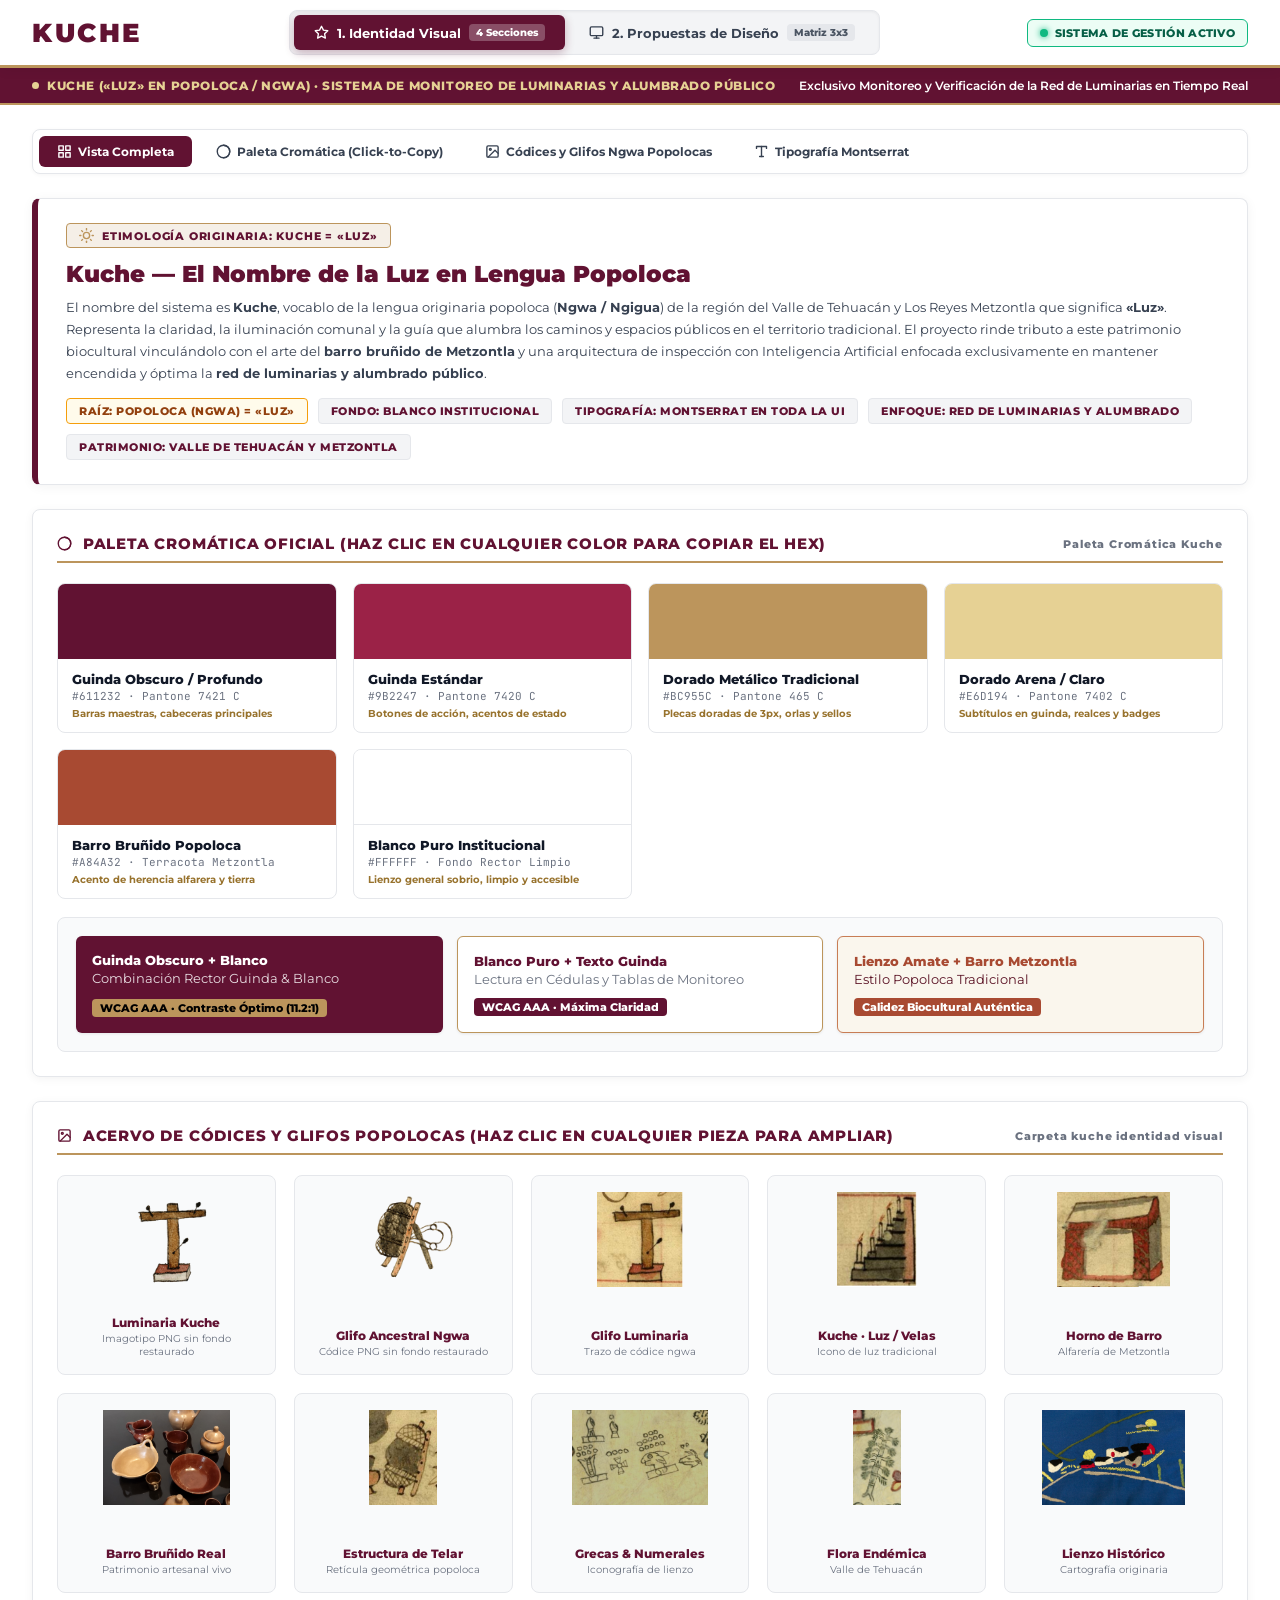
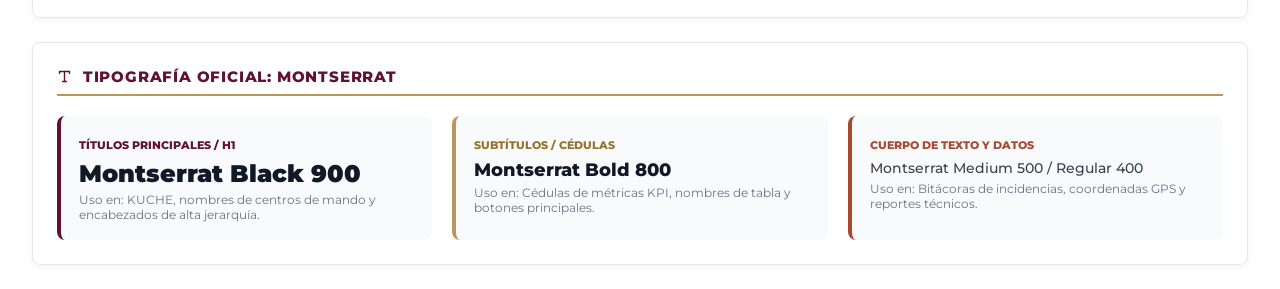
==== index.html @ d4d487ae "Actualizacion de identidad: Kuche proviene de la palabra popoloca para Luz" ====
<!DOCTYPE html>
<html lang="es">
<head>
  <meta charset="utf-8">
  <meta name="viewport" content="width=device-width, initial-scale=1">
  <title>KUCHE — Sistema de Monitoreo de Luminarias</title>
  <link rel="preconnect" href="https://fonts.googleapis.com">
  <link href="https://fonts.googleapis.com/css2?family=Montserrat:ital,wght@0,300;0,400;0,500;0,600;0,700;0,800;0,900;1,400;1,700&family=JetBrains+Mono:wght@400;500;700&display=swap" rel="stylesheet">
  <link rel="stylesheet" href="https://unpkg.com/leaflet@1.9.4/dist/leaflet.css"/>
  <script src="https://unpkg.com/leaflet@1.9.4/dist/leaflet.js"></script>

  <style>
    *, *::before, *::after {
      box-sizing: border-box;
      margin: 0;
      padding: 0;
    }

    /* ═══════════════════════════════════════════════════════════════════
       SISTEMAS CROMÁTICOS Y MATRIZ DE 3 ESTILOS VISUALES
       ═══════════════════════════════════════════════════════════════════ */
    :root {
      --clr-guinda-dark: #611232;          /* Pantone 7421 C */
      --clr-guinda-std: #9B2247;           /* Pantone 7420 C */
      --clr-guinda-hover: #7e1741;
      --clr-guinda-subtle: #fbf2f5;
      --clr-dorado-metal: #BC955C;         /* Pantone 465 C */
      --clr-dorado-arena: #E6D194;         /* Pantone 7402 C */
      --clr-dorado-dark: #98732E;
      --clr-terracota: #A84A32;            /* Barro Metzontla */
      --clr-arcilla: #C87D55;
      --clr-blanco: #FFFFFF;
      --clr-gris-base: #F4F6F9;
      --clr-gris-borde: #E5E7EB;
      --clr-texto-titulos: #111827;
      --clr-texto-cuerpo: #374151;
      --clr-texto-muted: #6B7280;
    }

    /* ─── ESTILO VISUAL 1: INSTITUCIONAL CLÁSICO (GUINDA Y DORADO) ─── */
    body.skin-clasico {
      --canvas-bg: #FFFFFF;
      --header-bg: #FFFFFF;
      --header-text: #111827;
      --header-border-bot: 3px solid #BC955C;
      --panel-bg: #FFFFFF;
      --panel-border: #E5E7EB;
      --card-bg: #FFFFFF;
      --card-hover: #F8F9FA;
      --card-border: #E5E7EB;
      --card-shadow: 0 1px 3px rgba(0, 0, 0, 0.08);
      --btn-primary-bg: #9B2247;
      --btn-primary-hover: #7e1741;
      --btn-primary-text: #FFFFFF;
      --btn-border: #BC955C;
      --btn-radius: 4px;
      --accent-color: #611232;
      --highlight-color: #BC955C;
      --hud-line: #BC955C;
      --hud-tag-bg: #611232;
      --kpi-num: #611232;
      --kpi-bg: #F9FAFB;
      --substrip-bg: #611232;
      --substrip-text: #FFFFFF;
      --badge-accent-bg: #FDF2F4;
      --tag-skin-label: "Estilo Visual: Institucional Clásico (Guinda & Dorado)";
    }

    /* ─── ESTILO VISUAL 2: FUSIÓN CONTEMPORÁNEA (GEOMETRÍA RECTILÍNEA Y BORDES 6PX — CERO CÍRCULOS NI REDONDEOS) ─── */
    body.skin-fusion {
      --canvas-bg: #F4F6F9;
      --header-bg: #FFFFFF;
      --header-text: #111827;
      --header-border-bot: 3px solid #E6D194;
      --panel-bg: #FFFFFF;
      --panel-border: #E2E8F0;
      --card-bg: #FFFFFF;
      --card-hover: #FFF9FA;
      --card-border: #E2E8F0;
      --card-shadow: 0 4px 16px rgba(97, 18, 50, 0.08);
      --btn-primary-bg: linear-gradient(135deg, #9B2247 0%, #611232 100%);
      --btn-primary-hover: linear-gradient(135deg, #b42753 0%, #7e1741 100%);
      --btn-primary-text: #FFFFFF;
      --btn-border: #E6D194;
      --btn-radius: 6px;
      --accent-color: #9B2247;
      --highlight-color: #E6D194;
      --hud-line: #E6D194;
      --hud-tag-bg: #4A0D26;
      --kpi-num: #9B2247;
      --kpi-bg: #FFFFFF;
      --substrip-bg: linear-gradient(90deg, #4A0D26 0%, #611232 100%);
      --substrip-text: #FFFFFF;
      --badge-accent-bg: #FFF1F2;
      --tag-skin-label: "Estilo Visual: Fusión Contemporánea (Geometría Rectilínea 6px — Cero Círculos ni Redondeos)";
    }

    /* ─── ESTILO VISUAL 3: RAÍZ POPOLOCA & BARRO METZONTLA (TERRACOTA & ARCILLA) ─── */
    body.skin-popoloca {
      --canvas-bg: #FBF9F5;
      --header-bg: #FFFFFF;
      --header-text: #1F2937;
      --header-border-bot: 3px solid #A84A32;
      --panel-bg: #FFFFFF;
      --panel-border: #E8DEC8;
      --card-bg: #FFFFFF;
      --card-hover: #FDFBF7;
      --card-border: #E8DEC8;
      --card-shadow: 0 4px 14px rgba(168, 74, 50, 0.08);
      --btn-primary-bg: #A84A32;
      --btn-primary-hover: #8F3B25;
      --btn-primary-text: #FFFFFF;
      --btn-border: #C87D55;
      --btn-radius: 8px;
      --accent-color: #A84A32;
      --highlight-color: #C87D55;
      --hud-line: #C87D55;
      --hud-tag-bg: #7E2B18;
      --kpi-num: #A84A32;
      --kpi-bg: #FBF7F0;
      --substrip-bg: #4A1A1A;
      --substrip-text: #FFFFFF;
      --badge-accent-bg: #FDF4EB;
      --tag-skin-label: "Estilo Visual: Raíz Popoloca & Barro Metzontla (Terracota & Arcilla)";
    }
    
    /* ─── SOBREESCRITURAS ESTRICTAS PARA ESTILO B (CERO CÍRCULOS NI REDONDEOS EXCESIVOS) ─── */
    body.skin-fusion .app-badge-pill,
    body.skin-fusion .hub-pill-btn,
    body.skin-fusion .hub-pill-selector,
    body.skin-fusion .main-tab-link,
    body.skin-fusion .main-nav-tabs,
    body.skin-fusion .identity-subnav-btn,
    body.skin-fusion .filter-chip-btn,
    body.skin-fusion .monitoreo-status-badge,
    body.skin-fusion .btn-submit-action-styled,
    body.skin-fusion .phone-mockup-wrapper,
    body.skin-fusion .app-mode-tab,
    body.skin-fusion .app-segmented-tabs-container,
    body.skin-fusion .app-cam-toggle,
    body.skin-fusion .app-btn-record,
    body.skin-fusion .badge-chip-spec,
    body.skin-fusion .app-hud-tag,
    body.skin-fusion .app-bottom-sheet,
    body.skin-fusion .app-report-panel,
    body.skin-fusion .brand-img-wrap,
    body.skin-fusion .btn-nav-map-pill,
    body.skin-fusion .app-chip-floating,
    body.skin-fusion .app-floating-top-island,
    body.skin-fusion .app-inclinometer-hud,
    body.skin-fusion .app-crew-header,
    body.skin-fusion .app-crew-target-card,
    body.skin-fusion .hero-identity-box .hero-img-col {
      border-radius: 6px !important;
    }
    body.skin-fusion .logo-disp-medallion .brand-img-wrap {
      border-radius: 6px !important;
      outline: 2px solid var(--clr-dorado-arena) !important;
    }
    body.skin-fusion .color-dot-indicator {
      border-radius: 2px !important;
    }

    body {
      font-family: 'Montserrat', sans-serif;
      background: var(--canvas-bg);
      color: var(--clr-texto-cuerpo);
      min-height: 100vh;
      display: flex;
      flex-direction: column;
      overflow-x: hidden;
      -webkit-font-smoothing: antialiased;
      transition: background 0.3s ease;
    }

    /* Iconos SVG Institucionales (Sin Emojis) */
    .svg-ico {
      width: 15px;
      height: 15px;
      stroke-width: 2.2;
      stroke: currentColor;
      fill: none;
      stroke-linecap: round;
      stroke-linejoin: round;
      display: inline-block;
      vertical-align: -2px;
    }

    /* ═══════════════════════════════════════════════════════════════════
       1. BARRA SUPERIOR MASTER — LOGO KUCHE Y DISPOSICIONES
       ═══════════════════════════════════════════════════════════════════ */
    .master-nav-header {
      background: var(--header-bg);
      border-bottom: var(--header-border-bot);
      padding: 10px 32px;
      display: flex;
      align-items: center;
      justify-content: space-between;
      flex-wrap: wrap;
      gap: 16px;
      position: sticky;
      top: 0;
      z-index: 5000;
      box-shadow: 0 2px 12px rgba(0, 0, 0, 0.06);
      transition: background 0.3s ease, border-color 0.3s ease;
    }

    /* ── MARCA CABECERA LIMPIA: TEXTO PURO "KUCHE" ── */
    .header-brand-clean {
      display: flex;
      align-items: center;
      gap: 12px;
    }

    .brand-kuche-wordmark {
      font-family: 'Montserrat', sans-serif;
      font-size: 26px;
      font-weight: 900;
      letter-spacing: 2.5px;
      color: var(--accent-color);
      text-transform: uppercase;
      line-height: 1;
      user-select: none;
      transition: color 0.3s ease;
    }


    /* ── NAVEGACIÓN POR MENÚS PRINCIPALES (ULTRA INTERACTIVA Y MODERNA) ── */
    .main-nav-tabs {
      display: flex;
      background: #F3F4F6;
      border: 1px solid var(--clr-gris-borde);
      padding: 4px;
      border-radius: 8px;
      gap: 4px;
      box-shadow: inset 0 1px 3px rgba(0, 0, 0, 0.05);
    }

    .main-tab-link {
      background: transparent;
      border: none;
      color: var(--clr-texto-cuerpo);
      padding: 9px 20px;
      font-size: 13px;
      font-weight: 700;
      border-radius: 6px;
      cursor: pointer;
      font-family: 'Montserrat', sans-serif;
      transition: all 0.22s cubic-bezier(0.4, 0, 0.2, 1);
      display: flex;
      align-items: center;
      gap: 8px;
      position: relative;
    }

    .main-tab-link:hover {
      color: var(--clr-guinda-dark);
      background: rgba(255, 255, 255, 0.8);
      transform: translateY(-1px);
    }

    .main-tab-link.active {
      background: var(--accent-color);
      color: #FFFFFF;
      box-shadow: 0 3px 10px rgba(97, 18, 50, 0.3);
    }

    .main-tab-link .badge-counter {
      background: rgba(255, 255, 255, 0.25);
      font-size: 10px;
      padding: 2px 7px;
      border-radius: 4px;
      font-weight: 800;
    }
    .main-tab-link:not(.active) .badge-counter {
      background: #E5E7EB;
      color: #4B5563;
    }

    /* Telemetría y Acciones Rápidas en el Header */
    .header-quick-actions {
      display: flex;
      align-items: center;
      gap: 12px;
    }

    .monitoreo-status-badge {
      display: flex;
      align-items: center;
      gap: 7px;
      background: #ECFDF5;
      border: 1px solid #10B981;
      color: #065F46;
      font-size: 11px;
      font-weight: 800;
      padding: 6px 12px;
      border-radius: 6px;
      letter-spacing: 0.3px;
    }

    .monitoreo-status-badge::before {
      content: "";
      width: 8px;
      height: 8px;
      border-radius: 50%;
      background: #10B981;
      box-shadow: 0 0 6px #10B981;
      animation: pulse 1.8s infinite;
    }

    @keyframes pulse {
      0% { opacity: 1; transform: scale(1); }
      50% { opacity: 0.4; transform: scale(0.85); }
      100% { opacity: 1; transform: scale(1); }
    }


    /* ─── PLECA DE ESTADO SUB-HEADER ─── */
    .status-strip-official {
      background: var(--substrip-bg);
      border-bottom: 2px solid var(--highlight-color);
      padding: 10px 32px;
      display: flex;
      align-items: center;
      justify-content: space-between;
      color: var(--substrip-text);
      font-size: 12px;
      font-weight: 600;
      flex-wrap: wrap;
      gap: 8px;
      transition: background 0.3s ease;
    }

    .status-strip-official .tag-current {
      color: var(--clr-dorado-arena);
      font-weight: 800;
      text-transform: uppercase;
      letter-spacing: 0.6px;
      display: flex;
      align-items: center;
      gap: 8px;
    }

    .status-strip-official .tag-current::before {
      content: "";
      width: 7px;
      height: 7px;
      border-radius: 50%;
      background: var(--clr-dorado-arena);
    }


    /* ─── LIENZO GENERAL DE CONTENIDO ─── */
    .viewport-canvas {
      flex: 1;
      padding: 24px 32px;
      max-width: 1720px;
      margin: 0 auto;
      width: 100%;
    }

    .app-section-pane {
      display: none;
      animation: paneFadeIn 0.25s ease-out;
    }

    .app-section-pane.active {
      display: block;
    }

    @keyframes paneFadeIn {
      from { opacity: 0; transform: translateY(8px); }
      to { opacity: 1; transform: translateY(0); }
    }


    /* ═══════════════════════════════════════════════════════════════════
       MENÚ 1: IDENTIDAD VISUAL & PATRIMONIO (INTERACTIVO CON SUB-MENÚS)
       ═══════════════════════════════════════════════════════════════════ */
    .identity-stack {
      display: flex;
      flex-direction: column;
      gap: 24px;
    }

    .identity-subnav-bar {
      display: flex;
      background: #FFFFFF;
      border: 1px solid var(--clr-gris-borde);
      border-radius: 8px;
      padding: 6px;
      gap: 6px;
      box-shadow: 0 1px 4px rgba(0,0,0,0.04);
      flex-wrap: wrap;
    }

    .identity-subnav-btn {
      background: transparent;
      border: none;
      padding: 8px 18px;
      font-size: 12px;
      font-weight: 700;
      color: var(--clr-texto-cuerpo);
      border-radius: 6px;
      cursor: pointer;
      font-family: 'Montserrat', sans-serif;
      transition: all 0.2s ease;
      display: flex;
      align-items: center;
      gap: 6px;
    }

    .identity-subnav-btn:hover {
      background: #F3F4F6;
      color: var(--accent-color);
    }

    .identity-subnav-btn.active {
      background: var(--accent-color);
      color: #FFFFFF;
    }

    /* Hero de Identidad Cultural Kuche */
    .hero-identity-box {
      background: #FFFFFF;
      border: 1px solid var(--clr-gris-borde);
      border-left: 6px solid var(--accent-color);
      border-radius: 8px;
      padding: 24px 28px;
      box-shadow: 0 2px 12px rgba(0, 0, 0, 0.05);
    }

    .hero-text-content h2 {
      font-size: 23px;
      font-weight: 900;
      color: var(--accent-color);
      margin-bottom: 8px;
    }

    .hero-text-content p {
      font-size: 13px;
      line-height: 1.7;
      color: var(--clr-texto-cuerpo);
      margin-bottom: 14px;
    }

    .chips-spec-row {
      display: flex;
      gap: 10px;
      flex-wrap: wrap;
    }

    .badge-chip-spec {
      background: #F3F4F6;
      border: 1px solid var(--clr-gris-borde);
      color: var(--accent-color);
      padding: 5px 12px;
      border-radius: 4px;
      font-size: 11px;
      font-weight: 800;
      text-transform: uppercase;
      letter-spacing: 0.5px;
    }

    /* Muestras de Color Interactivas con Click-to-Copy */
    .content-card-box {
      background: #FFFFFF;
      border: 1px solid var(--clr-gris-borde);
      border-radius: 8px;
      padding: 24px;
      box-shadow: 0 2px 10px rgba(0, 0, 0, 0.05);
    }

    .box-heading-title {
      font-size: 15px;
      font-weight: 800;
      color: var(--accent-color);
      text-transform: uppercase;
      letter-spacing: 0.8px;
      border-bottom: 2px solid var(--highlight-color);
      padding-bottom: 8px;
      margin-bottom: 20px;
      display: flex;
      align-items: center;
      justify-content: space-between;
    }

    .swatches-palette-grid {
      display: grid;
      grid-template-columns: repeat(auto-fit, minmax(230px, 1fr));
      gap: 16px;
    }

    .color-swatch-interactive {
      border: 1px solid var(--clr-gris-borde);
      border-radius: 8px;
      overflow: hidden;
      background: #FFFFFF;
      cursor: pointer;
      transition: all 0.22s cubic-bezier(0.4, 0, 0.2, 1);
      position: relative;
    }

    .color-swatch-interactive:hover {
      transform: translateY(-3px);
      box-shadow: 0 8px 20px rgba(0, 0, 0, 0.12);
      border-color: var(--clr-dorado-metal);
    }

    .swatch-fill {
      height: 75px;
      width: 100%;
      position: relative;
      display: flex;
      align-items: center;
      justify-content: center;
    }

    .swatch-copy-hint {
      background: rgba(0, 0, 0, 0.7);
      color: #FFFFFF;
      font-size: 11px;
      font-weight: 800;
      padding: 5px 12px;
      border-radius: 4px;
      opacity: 0;
      transition: opacity 0.2s;
    }

    .color-swatch-interactive:hover .swatch-copy-hint {
      opacity: 1;
    }

    .swatch-meta {
      padding: 12px 14px;
    }

    .swatch-meta strong {
      font-size: 13px;
      font-weight: 800;
      color: var(--clr-texto-titulos);
      display: block;
    }

    .swatch-meta span {
      font-size: 11px;
      font-family: 'JetBrains Mono', monospace;
      color: var(--clr-texto-muted);
      display: block;
      margin-top: 2px;
    }

    .swatch-meta small {
      font-size: 10px;
      color: var(--clr-dorado-dark);
      font-weight: 700;
      display: block;
      margin-top: 4px;
    }

    /* Simulador de Contraste en Vivo */
    .contrast-checker-box {
      background: #F9FAFB;
      border: 1px solid var(--clr-gris-borde);
      border-radius: 8px;
      padding: 18px;
      margin-top: 18px;
      display: grid;
      grid-template-columns: repeat(auto-fit, minmax(280px, 1fr));
      gap: 14px;
    }

    .contrast-sample-item {
      padding: 16px;
      border-radius: 6px;
      display: flex;
      flex-direction: column;
      justify-content: space-between;
      gap: 10px;
      box-shadow: 0 1px 3px rgba(0,0,0,0.08);
    }

    /* Galería de Iconografía y Códices Popolocas */
    .iconography-grid-layout {
      display: grid;
      grid-template-columns: repeat(auto-fill, minmax(190px, 1fr));
      gap: 18px;
    }

    .asset-thumb-card {
      background: #F9FAFB;
      border: 1px solid var(--clr-gris-borde);
      border-radius: 8px;
      padding: 16px;
      text-align: center;
      transition: all 0.22s cubic-bezier(0.4, 0, 0.2, 1);
      cursor: pointer;
      display: flex;
      flex-direction: column;
      align-items: center;
      justify-content: space-between;
      height: 200px;
    }

    .asset-thumb-card:hover {
      border-color: var(--clr-dorado-metal);
      transform: translateY(-3px);
      box-shadow: 0 6px 18px rgba(0, 0, 0, 0.1);
      background: #FFFFFF;
    }

    .asset-thumb-card img {
      max-height: 95px;
      max-width: 100%;
      object-fit: contain;
      margin-bottom: 8px;
      transition: transform 0.2s ease;
    }

    .asset-thumb-card:hover img {
      transform: scale(1.05);
    }

    .asset-thumb-card h4 {
      font-size: 12px;
      font-weight: 800;
      color: var(--accent-color);
    }

    .asset-thumb-card p {
      font-size: 10px;
      color: var(--clr-texto-muted);
      margin-top: 2px;
    }


    /* ═══════════════════════════════════════════════════════════════════
       MENÚ 2: MOCKUPS DE DISEÑO — MATRIZ DE CONTROL 3x3 INTERACTIVA
       (3 DISPOSICIONES ESPACIALES x 3 ESTILOS VISUALES)
       ═══════════════════════════════════════════════════════════════════ */
    .mockups-control-hub {
      background: #FFFFFF;
      border: 1px solid var(--clr-gris-borde);
      border-radius: 8px;
      padding: 18px 24px;
      margin-bottom: 22px;
      display: flex;
      flex-direction: column;
      gap: 16px;
      box-shadow: 0 2px 10px rgba(0,0,0,0.05);
    }

    .hub-row {
      display: flex;
      align-items: center;
      justify-content: space-between;
      flex-wrap: wrap;
      gap: 12px;
    }

    .hub-row-label {
      font-size: 12px;
      font-weight: 800;
      color: var(--accent-color);
      text-transform: uppercase;
      letter-spacing: 0.6px;
      min-width: 220px;
      display: flex;
      align-items: center;
      gap: 8px;
    }

    .hub-pill-selector {
      display: flex;
      background: #F3F4F6;
      border: 1px solid var(--clr-gris-borde);
      padding: 4px;
      border-radius: 8px;
      gap: 4px;
      flex-wrap: wrap;
    }

    .hub-pill-btn {
      background: transparent;
      border: none;
      color: #4B5563;
      padding: 8px 18px;
      font-size: 12px;
      font-weight: 700;
      border-radius: 6px;
      cursor: pointer;
      font-family: 'Montserrat', sans-serif;
      transition: all 0.2s cubic-bezier(0.4, 0, 0.2, 1);
      display: flex;
      align-items: center;
      gap: 8px;
    }

    .hub-pill-btn:hover {
      color: var(--accent-color);
      background: rgba(255, 255, 255, 0.7);
    }

    /* Estado Activo para Disposiciones Espaciales */
    .hub-pill-btn.active-layout {
      background: var(--accent-color);
      color: #FFFFFF;
      border-radius: 6px;
      box-shadow: 0 2px 8px rgba(97, 18, 50, 0.35);
    }

    /* Estado Activo para Estilos Visuales */
    .hub-pill-btn.active-skin {
      background: var(--clr-dorado-metal);
      color: #FFFFFF;
      border-radius: 6px;
      box-shadow: 0 2px 8px rgba(188, 149, 92, 0.35);
    }

    /* Estado Activo para Pantallas */
    .hub-pill-btn.active-screen {
      background: #111827;
      color: #FFFFFF;
      border-radius: 6px;
    }

    .color-dot-indicator {
      width: 10px;
      height: 10px;
      border-radius: 50%;
      display: inline-block;
      border: 1px solid rgba(255,255,255,0.7);
    }

    /* Acciones Rápidas de Simulación en Mockups */
    .mockup-tools-strip {
      display: flex;
      align-items: center;
      justify-content: space-between;
      background: var(--kpi-bg);
      border: 1px solid var(--panel-border);
      border-radius: var(--btn-radius);
      padding: 10px 18px;
      margin-bottom: 18px;
      flex-wrap: wrap;
      gap: 12px;
    }

    .filter-chip-group {
      display: flex;
      gap: 6px;
    }

    .filter-chip-btn {
      background: #FFFFFF;
      border: 1px solid var(--panel-border);
      color: var(--clr-texto-cuerpo);
      padding: 5px 12px;
      font-size: 11px;
      font-weight: 700;
      border-radius: var(--btn-radius);
      cursor: pointer;
      transition: all 0.2s;
    }

    .filter-chip-btn:hover, .filter-chip-btn.active {
      background: var(--accent-color);
      color: #FFFFFF;
      border-color: var(--accent-color);
    }

    /* Contenedores de Disposiciones */
    .layout-stage-box {
      display: none;
    }

    .layout-stage-box.active {
      display: block;
    }


    /* ─── DISPOSICIÓN 1: TABULAR DE GESTIÓN (55% TABLA / 45% MAPA) ─── */
    .disp1-frame {
      background: var(--panel-bg);
      border: 1px solid var(--panel-border);
      border-radius: var(--btn-radius);
      overflow: hidden;
      box-shadow: var(--card-shadow);
      transition: all 0.3s ease;
    }

    .disp1-head {
      background: var(--accent-color);
      border-bottom: 3px solid var(--highlight-color);
      padding: 14px 24px;
      display: flex;
      align-items: center;
      justify-content: space-between;
      color: #FFFFFF;
      flex-wrap: wrap;
      gap: 12px;
    }

    .disp1-brand-group {
      display: flex;
      align-items: center;
      gap: 14px;
    }

    .disp1-brand-group img {
      height: 48px;
      width: auto;
      object-fit: contain;
      filter: drop-shadow(0 2px 4px rgba(0,0,0,0.2));
    }

    .disp1-brand-group h2 {
      font-size: 17px;
      font-weight: 800;
      letter-spacing: 0.5px;
    }

    .disp1-kpi-bar {
      display: grid;
      grid-template-columns: repeat(4, 1fr);
      background: var(--kpi-bg);
      border-bottom: 1px solid var(--panel-border);
    }

    .disp1-kpi-cell {
      padding: 16px 20px;
      border-right: 1px solid var(--panel-border);
    }
    .disp1-kpi-cell:last-child { border-right: none; }

    .disp1-kpi-cell span {
      font-size: 11px;
      font-weight: 800;
      color: var(--clr-texto-muted);
      text-transform: uppercase;
      display: block;
      margin-bottom: 4px;
      letter-spacing: 0.3px;
    }

    .disp1-kpi-cell strong {
      font-size: 26px;
      font-weight: 900;
      color: var(--kpi-num);
    }

    .disp1-body-split {
      display: grid;
      grid-template-columns: 55% 45%;
      height: 640px;
    }

    .disp1-table-col {
      padding: 20px;
      border-right: 1px solid var(--panel-border);
      display: flex;
      flex-direction: column;
      background: var(--panel-bg);
    }

    .table-scroll-wrap {
      flex: 1;
      overflow-y: auto;
      border: 1px solid var(--panel-border);
      border-radius: var(--btn-radius);
    }

    .fed-data-table {
      width: 100%;
      border-collapse: collapse;
      font-size: 12px;
      text-align: left;
    }

    .fed-data-table th {
      background: var(--kpi-bg);
      color: var(--accent-color);
      font-weight: 800;
      text-transform: uppercase;
      font-size: 11px;
      padding: 12px 14px;
      border-bottom: 2px solid var(--highlight-color);
      position: sticky;
      top: 0;
      z-index: 10;
    }

    .fed-data-table td {
      padding: 12px 14px;
      border-bottom: 1px solid var(--panel-border);
    }

    .fed-data-table tr:hover {
      background: var(--card-hover);
      cursor: pointer;
    }

    .badge-el {
      display: inline-block;
      padding: 4px 10px;
      border-radius: var(--btn-radius);
      font-size: 10px;
      font-weight: 800;
      text-transform: uppercase;
    }
    .badge-led-clr { background: #FEF3C7; color: #92400E; border: 1px solid #F59E0B; }
    .badge-luz-clr   { background: #EDE9FE; color: #5B21B6; border: 1px solid #8B5CF6; }

    .disp1-map-col {
      height: 100%;
      position: relative;
    }

    #map-disp-1 {
      width: 100%;
      height: 100%;
    }


    /* ─── DISPOSICIÓN 2: CENTRO DE MANDO GIS INMERSIVO (PANTALLA COMPLETA) ─── */
    .disp2-fullscreen-shell {
      position: relative;
      height: 760px;
      border-radius: var(--btn-radius);
      overflow: hidden;
      border: 2px solid var(--highlight-color);
      box-shadow: 0 8px 30px rgba(0, 0, 0, 0.12);
    }

    #map-disp-2 {
      width: 100%;
      height: 100%;
      z-index: 1;
    }

    .disp2-top-island {
      position: absolute;
      top: 16px;
      left: 20px;
      right: 20px;
      z-index: 1000;
      background: rgba(255, 255, 255, 0.96);
      backdrop-filter: blur(12px);
      border: 1px solid var(--highlight-color);
      border-radius: 12px;
      padding: 12px 24px;
      display: flex;
      align-items: center;
      justify-content: space-between;
      box-shadow: 0 4px 20px rgba(97, 18, 50, 0.12);
      flex-wrap: wrap;
      gap: 12px;
    }

    .disp2-dock-lateral {
      position: absolute;
      top: 92px;
      left: 20px;
      width: 370px;
      bottom: 24px;
      z-index: 1000;
      background: rgba(255, 255, 255, 0.96);
      backdrop-filter: blur(12px);
      border: 1px solid var(--panel-border);
      border-radius: 12px;
      display: flex;
      flex-direction: column;
      overflow: hidden;
      box-shadow: 0 8px 30px rgba(0, 0, 0, 0.15);
    }

    .disp2-dock-head {
      background: var(--accent-color);
      color: #FFFFFF;
      padding: 14px 18px;
      display: flex;
      align-items: center;
      justify-content: space-between;
      font-size: 13px;
      font-weight: 800;
      border-bottom: 2px solid var(--highlight-color);
    }

    .disp2-card-feed {
      flex: 1;
      overflow-y: auto;
      padding: 14px;
      display: flex;
      flex-direction: column;
      gap: 12px;
    }

    .disp2-item {
      background: #FFFFFF;
      border: 1px solid var(--card-border);
      border-radius: 8px;
      padding: 14px;
      cursor: pointer;
      transition: all 0.2s;
    }

    .disp2-item:hover {
      border-color: var(--highlight-color);
      transform: translateY(-2px);
      box-shadow: 0 4px 14px rgba(97, 18, 50, 0.1);
    }


    /* ─── DISPOSICIÓN 3: TRÍPTICO MODULAR TERRITORIAL POPOLOCA ─── */
    .disp3-triptico-shell {
      background: var(--canvas-bg);
      border: 2px solid var(--highlight-color);
      border-radius: 10px;
      overflow: hidden;
      box-shadow: 0 6px 24px rgba(168, 74, 50, 0.15);
      display: flex;
      flex-direction: column;
      height: 780px;
    }

    .disp3-head {
      background: var(--accent-color);
      border-bottom: 3px solid var(--highlight-color);
      padding: 14px 24px;
      display: flex;
      align-items: center;
      justify-content: space-between;
      color: #FFFFFF;
      flex-wrap: wrap;
      gap: 12px;
    }

    .disp3-grid-3cols {
      display: grid;
      grid-template-columns: 300px 1fr 350px;
      height: calc(100% - 74px);
    }

    .disp3-catalogo-pane {
      background: var(--panel-bg);
      border-right: 2px solid var(--panel-border);
      padding: 18px;
      overflow-y: auto;
      display: flex;
      flex-direction: column;
      gap: 16px;
    }

    .disp3-cat-item {
      background: var(--card-hover);
      border: 1px solid var(--card-border);
      border-radius: 8px;
      padding: 14px;
      text-align: center;
      transition: all 0.2s;
    }

    .disp3-cat-item img {
      max-height: 75px;
      margin-bottom: 8px;
      object-fit: contain;
    }

    .disp3-map-pane {
      height: 100%;
      position: relative;
    }

    #map-disp-3 {
      width: 100%;
      height: 100%;
    }

    .disp3-bitacora-pane {
      background: var(--panel-bg);
      border-left: 2px solid var(--panel-border);
      display: flex;
      flex-direction: column;
      overflow: hidden;
    }

    .disp3-bitacora-head {
      background: var(--kpi-bg);
      border-bottom: 2px solid var(--highlight-color);
      padding: 14px 18px;
      font-size: 12px;
      font-weight: 900;
      color: var(--accent-color);
      text-transform: uppercase;
      letter-spacing: 0.5px;
    }

    .disp3-bitacora-list {
      flex: 1;
      overflow-y: auto;
      padding: 14px;
      display: flex;
      flex-direction: column;
      gap: 12px;
    }

    .disp3-log-box {
      background: #FFFFFF;
      border: 1px solid var(--card-border);
      border-left: 4px solid var(--accent-color);
      border-radius: 6px;
      padding: 14px;
      cursor: pointer;
      transition: all 0.2s;
    }

    .disp3-log-box:hover {
      transform: translateX(3px);
      box-shadow: 0 3px 10px rgba(0,0,0,0.06);
    }


    /* ─── APP MÓVIL: 3 DISPOSICIONES REALISTAS CONMUTABLES ─── */
    .apps-horizontal-showcase {
      display: grid;
      grid-template-columns: repeat(auto-fit, minmax(360px, 1fr));
      gap: 28px;
      justify-items: center;
      width: 100%;
    }

    .phone-mockup-wrapper {
      width: 100%;
      max-width: 395px;
      background: var(--canvas-bg);
      border: 2px solid var(--clr-gris-borde);
      border-radius: 12px;
      overflow: hidden;
      box-shadow: 0 16px 40px rgba(0, 0, 0, 0.12);
      display: flex;
      flex-direction: column;
      height: 765px;
      transition: all 0.3s ease;
      position: relative;
    }

    body.skin-clasico .phone-mockup-wrapper {
      border-radius: 8px;
      border-color: #E5E7EB;
    }

    body.skin-fusion .phone-mockup-wrapper {
      border-radius: 6px;
      border-color: #E2E8F0;
      box-shadow: 0 16px 40px rgba(97, 18, 50, 0.1);
    }

    body.skin-popoloca .phone-mockup-wrapper {
      border-radius: 10px;
      border-color: #E8DEC8;
    }

    .phone-top-title {
      background: #F3F4F6;
      border-bottom: 1px solid var(--clr-gris-borde);
      padding: 10px 12px;
      text-align: center;
      font-size: 11px;
      font-weight: 800;
      color: var(--accent-color);
      text-transform: uppercase;
      letter-spacing: 0.5px;
      display: flex;
      align-items: center;
      justify-content: space-between;
    }

    .phone-top-title .disp-badge {
      background: var(--accent-color);
      color: #FFFFFF;
      font-size: 9px;
      padding: 2px 7px;
      border-radius: var(--btn-radius);
    }

    /* ── Componentes de la App Móvil Realista ── */
    .app-mobile-header {
      background: var(--header-bg);
      border-bottom: 2px solid var(--highlight-color);
      padding: 10px 14px;
      display: flex;
      align-items: center;
      justify-content: space-between;
      color: var(--clr-texto-titulos);
      z-index: 10;
    }

    .app-brand-left {
      display: flex;
      align-items: center;
      gap: 9px;
    }

    .app-brand-left img {
      height: 28px;
      width: auto;
      object-fit: contain;
    }

    .app-brand-titles h1 {
      font-size: 13px;
      font-weight: 900;
      color: var(--accent-color);
      letter-spacing: 0.5px;
      line-height: 1.1;
    }

    .app-brand-titles p {
      font-size: 9.5px;
      color: var(--clr-texto-muted);
      font-weight: 600;
    }

    .btn-nav-map-pill {
      display: inline-flex;
      align-items: center;
      gap: 5px;
      background: var(--badge-accent-bg);
      color: var(--accent-color);
      border: 1px solid var(--btn-border);
      padding: 4px 10px;
      border-radius: var(--btn-radius);
      font-size: 10px;
      font-weight: 800;
      text-decoration: none;
      cursor: pointer;
      transition: all 0.2s;
    }

    .btn-nav-map-pill:hover {
      background: var(--accent-color);
      color: #FFFFFF;
    }

    /* Tabs Segmentados (Modo Video, Foto, Manual) */
    .app-segmented-tabs-container {
      display: flex;
      align-items: center;
      justify-content: space-between;
      gap: 6px;
      background: var(--panel-bg);
      border: 1px solid var(--panel-border);
      padding: 4px;
      border-radius: var(--btn-radius);
      margin: 10px 12px 6px;
    }

    .app-segmented-control {
      display: flex;
      gap: 4px;
      flex: 1;
    }

    .app-mode-tab {
      flex: 1;
      display: flex;
      align-items: center;
      justify-content: center;
      gap: 5px;
      padding: 6px 4px;
      font-size: 10.5px;
      font-weight: 700;
      font-family: 'Montserrat', sans-serif;
      border: none;
      border-radius: var(--btn-radius);
      background: transparent;
      color: var(--clr-texto-muted);
      cursor: pointer;
      transition: all 0.2s;
    }

    .app-mode-tab.active {
      background: var(--accent-color);
      color: #FFFFFF;
      box-shadow: 0 2px 6px rgba(0,0,0,0.15);
    }

    .app-cam-toggle {
      display: inline-flex;
      align-items: center;
      gap: 4px;
      background: #ECFDF5;
      border: 1px solid #10B981;
      color: #065F46;
      font-size: 9.5px;
      font-weight: 800;
      padding: 5px 8px;
      border-radius: var(--btn-radius);
      cursor: pointer;
    }

    /* Visor de Cámara y Canvas IA */
    .app-visor-box {
      position: relative;
      background: #0B1120;
      overflow: hidden;
      border: 2px solid var(--hud-line);
      border-radius: var(--btn-radius);
      margin: 6px 12px;
      display: flex;
      flex-direction: column;
      justify-content: space-between;
    }

    /* Retículas tácticas en las 4 esquinas */
    .app-hud-bracket {
      position: absolute;
      width: 14px;
      height: 14px;
      border-color: var(--hud-line);
      border-style: solid;
      pointer-events: none;
      z-index: 5;
    }
    .hud-tl { top: 8px; left: 8px; border-width: 2.5px 0 0 2.5px; }
    .hud-tr { top: 8px; right: 8px; border-width: 2.5px 2.5px 0 0; }
    .hud-bl { bottom: 8px; left: 8px; border-width: 0 0 2.5px 2.5px; }
    .hud-br { bottom: 8px; right: 8px; border-width: 0 2.5px 2.5px 0; }

    /* Bounding Box YOLO */
    .app-yolo-box {
      position: absolute;
      border: 2px dashed var(--hud-line);
      background: rgba(188, 149, 92, 0.12);
      z-index: 4;
      pointer-events: none;
      animation: pulseBox 2s infinite ease-in-out;
    }

    @keyframes pulseBox {
      0% { border-color: var(--hud-line); box-shadow: 0 0 4px rgba(230, 209, 148, 0.3); }
      50% { border-color: #FFFFFF; box-shadow: 0 0 12px rgba(255, 255, 255, 0.6); }
      100% { border-color: var(--hud-line); box-shadow: 0 0 4px rgba(230, 209, 148, 0.3); }
    }

    .app-hud-tag {
      position: absolute;
      top: -20px;
      left: 0;
      background: var(--hud-tag-bg);
      color: #FFFFFF;
      font-size: 9px;
      font-weight: 800;
      padding: 2px 7px;
      border-radius: var(--btn-radius);
      white-space: nowrap;
      letter-spacing: 0.5px;
      border: 1px solid var(--hud-line);
    }

    /* Láser de Escaneo */
    .app-scan-laser {
      position: absolute;
      left: 0;
      right: 0;
      height: 2px;
      background: linear-gradient(90deg, transparent 0%, var(--highlight-color) 50%, transparent 100%);
      box-shadow: 0 0 8px var(--highlight-color);
      z-index: 3;
      animation: scanMotion 2.4s infinite ease-in-out;
      pointer-events: none;
    }

    @keyframes scanMotion {
      0% { top: 12%; opacity: 0.8; }
      50% { top: 82%; opacity: 1; }
      100% { top: 12%; opacity: 0.8; }
    }

    /* Barra de Progreso de Grabación 10s */
    .app-progress-bar {
      height: 4px;
      background: rgba(255, 255, 255, 0.2);
      width: 100%;
      position: absolute;
      bottom: 0;
      left: 0;
      z-index: 6;
    }
    .app-progress-fill {
      height: 100%;
      background: var(--highlight-color);
      width: 65%;
      animation: progressRecord 10s infinite linear;
    }

    @keyframes progressRecord {
      0% { width: 0%; }
      100% { width: 100%; }
    }

    /* Botón de Grabación / Acción Primaria */
    .app-btn-record {
      display: flex;
      align-items: center;
      justify-content: center;
      gap: 8px;
      background: var(--btn-primary-bg);
      color: var(--btn-primary-text);
      border: 2px solid var(--btn-border);
      padding: 10px 14px;
      border-radius: var(--btn-radius);
      font-size: 11.5px;
      font-weight: 800;
      font-family: 'Montserrat', sans-serif;
      cursor: pointer;
      margin: 4px 12px;
      transition: all 0.2s;
    }

    .app-btn-record:hover {
      filter: brightness(1.1);
      box-shadow: 0 3px 10px rgba(0,0,0,0.2);
    }

    .app-rec-pulse {
      width: 9px;
      height: 9px;
      border-radius: 2px;
      background: #EF4444;
      animation: pulseRec 1.2s infinite;
    }

    @keyframes pulseRec {
      0% { transform: scale(1); opacity: 1; }
      50% { transform: scale(1.3); opacity: 0.4; }
      100% { transform: scale(1); opacity: 1; }
    }

    /* Panel de Reporte e Incidencia Detectada */
    .app-report-panel {
      background: var(--panel-bg);
      border: 1px solid var(--panel-border);
      border-radius: var(--btn-radius);
      margin: 6px 12px 8px;
      padding: 10px 12px;
      display: flex;
      flex-direction: column;
      gap: 7px;
      box-shadow: var(--card-shadow);
      flex: 1;
      overflow-y: auto;
    }

    .app-badge-title {
      display: inline-flex;
      align-items: center;
      gap: 6px;
      background: var(--badge-accent-bg);
      color: var(--accent-color);
      border: 1px solid var(--btn-border);
      padding: 3px 8px;
      border-radius: var(--btn-radius);
      font-size: 9.5px;
      font-weight: 800;
      text-transform: uppercase;
      letter-spacing: 0.5px;
      align-self: flex-start;
    }

    .app-form-label {
      font-size: 10px;
      font-weight: 800;
      color: var(--clr-texto-titulos);
      text-transform: uppercase;
      letter-spacing: 0.4px;
      margin-bottom: 2px;
      display: block;
    }

    .app-input-select, .app-input-textarea {
      width: 100%;
      background: #FFFFFF;
      border: 1px solid var(--clr-gris-borde);
      border-radius: var(--btn-radius);
      padding: 6px 8px;
      font-size: 11px;
      font-family: 'Montserrat', sans-serif;
      color: var(--clr-texto-cuerpo);
      font-weight: 600;
    }

    .app-input-textarea {
      resize: none;
      line-height: 1.4;
    }

    .btn-submit-action-styled {
      background: var(--btn-primary-bg);
      color: var(--btn-primary-text);
      border: 2px solid var(--btn-border);
      padding: 11px 14px;
      border-radius: var(--btn-radius);
      font-size: 12px;
      font-weight: 800;
      font-family: 'Montserrat', sans-serif;
      cursor: pointer;
      text-align: center;
      transition: all 0.2s;
      width: 100%;
    }

    .btn-submit-action-styled:hover {
      filter: brightness(1.1);
      box-shadow: 0 4px 12px rgba(97, 18, 50, 0.25);
    }

    /* Consola Diagnóstico Footer */
    .app-footer-diag {
      background: #0B1120;
      color: #94A3B8;
      font-size: 9.5px;
      font-family: 'JetBrains Mono', monospace;
      padding: 6px 12px;
      display: flex;
      align-items: center;
      justify-content: space-between;
      border-top: 1px solid #1E293B;
      margin-top: auto;
    }

    /* ── Disposición Móvil 2: HUD Inmersivo de Pantalla Completa ── */
    .app-fullscreen-hud-stage {
      height: 100%;
      position: relative;
      display: flex;
      flex-direction: column;
      justify-content: space-between;
      background: #0B1120;
      overflow: hidden;
    }

    .app-floating-top-island {
      position: absolute;
      top: 10px;
      left: 12px;
      right: 12px;
      background: rgba(11, 17, 32, 0.88);
      backdrop-filter: blur(8px);
      border: 1px solid rgba(255, 255, 255, 0.15);
      border-radius: var(--btn-radius);
      padding: 8px 12px;
      display: flex;
      align-items: center;
      justify-content: space-between;
      z-index: 10;
      color: #FFFFFF;
    }

    .app-inclinometer-hud {
      position: absolute;
      top: 70px;
      right: 14px;
      background: rgba(11, 17, 32, 0.85);
      border: 1px solid var(--hud-line);
      border-radius: var(--btn-radius);
      padding: 6px 10px;
      color: #FFFFFF;
      font-family: 'JetBrains Mono', monospace;
      font-size: 9.5px;
      z-index: 8;
      text-align: right;
    }

    .app-floating-category-chips {
      position: absolute;
      bottom: 235px;
      left: 12px;
      right: 12px;
      display: flex;
      justify-content: center;
      gap: 8px;
      z-index: 10;
    }

    .app-chip-floating {
      background: rgba(11, 17, 32, 0.85);
      color: #FFFFFF;
      border: 1.5px solid var(--hud-line);
      padding: 6px 14px;
      border-radius: var(--btn-radius);
      font-size: 11px;
      font-weight: 800;
      cursor: pointer;
      backdrop-filter: blur(6px);
      transition: all 0.2s;
    }

    .app-chip-floating.active {
      background: var(--accent-color);
      border-color: var(--highlight-color);
      box-shadow: 0 0 10px rgba(188, 149, 92, 0.5);
    }

    .app-bottom-sheet {
      position: absolute;
      bottom: 0;
      left: 0;
      right: 0;
      background: var(--panel-bg);
      border-top: 2px solid var(--highlight-color);
      border-radius: var(--btn-radius) var(--btn-radius) 0 0;
      padding: 14px 14px 12px;
      z-index: 12;
      display: flex;
      flex-direction: column;
      gap: 8px;
      box-shadow: 0 -8px 24px rgba(0, 0, 0, 0.3);
    }

    /* ── Disposición Móvil 3: Cédula de Inspección y Checklist Técnico (Sin Mapa) ── */
    .app-split-crew-container {
      display: flex;
      flex-direction: column;
      height: 100%;
      background: var(--canvas-bg);
      overflow-y: auto;
    }

    .app-crew-header {
      background: var(--accent-color);
      border-bottom: 2px solid var(--highlight-color);
      padding: 9px 14px;
      color: #FFFFFF;
      display: flex;
      align-items: center;
      justify-content: space-between;
      flex-shrink: 0;
    }

    .app-split-upper {
      height: 165px;
      position: relative;
      background: #0B1120;
      overflow: hidden;
      border-bottom: 2px solid var(--highlight-color);
      display: flex;
      flex-direction: column;
      justify-content: space-between;
      flex-shrink: 0;
    }

    .app-telemetry-divider {
      background: #0B1120;
      color: var(--clr-dorado-arena);
      font-family: 'JetBrains Mono', monospace;
      font-size: 9.5px;
      padding: 5px 12px;
      display: flex;
      align-items: center;
      justify-content: space-between;
      border-bottom: 1px solid rgba(255,255,255,0.1);
      flex-shrink: 0;
    }

    .app-diagnostic-checklist-pane {
      flex: 1;
      padding: 11px 13px;
      background: #FFFFFF;
      display: flex;
      flex-direction: column;
      gap: 9px;
      overflow-y: auto;
    }

    .app-act-badge-card {
      background: var(--kpi-bg);
      border: 1px solid var(--panel-border);
      border-left: 3px solid var(--accent-color);
      border-radius: var(--btn-radius, 6px);
      padding: 8px 10px;
      display: flex;
      justify-content: space-between;
      align-items: center;
    }

    .app-chk-grid {
      display: grid;
      grid-template-columns: 1fr 1fr;
      gap: 6px;
    }

    .app-chk-item {
      background: #F9FAFB;
      border: 1px solid var(--panel-border);
      border-radius: var(--btn-radius, 6px);
      padding: 6px 8px;
      display: flex;
      flex-direction: column;
      gap: 3px;
    }

    .app-chk-item strong {
      font-size: 10px;
      font-weight: 800;
      color: var(--clr-texto-titulos);
    }

    .app-chk-status-tag {
      font-size: 8.5px;
      font-weight: 800;
      display: inline-block;
      width: fit-content;
      padding: 1px 6px;
      border-radius: 3px;
    }


    /* ═══════════════════════════════════════════════════════════════════
       MENÚ 3: LABORATORIO DE DISPOSICIÓN DEL LOGO
       ═══════════════════════════════════════════════════════════════════ */
    .logo-lab-container {
      display: flex;
      flex-direction: column;
      gap: 24px;
    }

    .logo-proposal-card {
      background: #FFFFFF;
      border: 1px solid var(--clr-gris-borde);
      border-radius: 8px;
      padding: 24px;
      box-shadow: 0 2px 10px rgba(0, 0, 0, 0.05);
      display: flex;
      flex-direction: column;
      gap: 16px;
    }

    .logo-proposal-header {
      display: flex;
      align-items: center;
      justify-content: space-between;
      border-bottom: 2px solid var(--clr-dorado-metal);
      padding-bottom: 10px;
    }

    .logo-proposal-header h3 {
      font-size: 16px;
      font-weight: 900;
      color: var(--accent-color);
    }

    .logo-preview-stage {
      background: #FFFFFF;
      border: 1px dashed var(--clr-dorado-metal);
      border-radius: 8px;
      padding: 20px 28px;
      min-height: 90px;
      display: flex;
      align-items: center;
    }

    .logo-details-grid {
      display: grid;
      grid-template-columns: repeat(auto-fit, minmax(200px, 1fr));
      gap: 14px;
      font-size: 12px;
    }

    .logo-detail-box {
      background: #F9FAFB;
      padding: 10px 14px;
      border-radius: 6px;
      border-left: 3px solid var(--clr-dorado-metal);
    }

    .logo-detail-box strong {
      display: block;
      color: var(--clr-texto-titulos);
      font-weight: 800;
      margin-bottom: 2px;
    }


    /* ═══════════════════════════════════════════════════════════════════
       MODAL LIGHTBOX PARA CÓDICES Y GLIFOS
       ═══════════════════════════════════════════════════════════════════ */
    .modal-lightbox-backdrop {
      position: fixed;
      inset: 0;
      background: rgba(17, 24, 39, 0.82);
      backdrop-filter: blur(6px);
      z-index: 99999;
      display: none;
      align-items: center;
      justify-content: center;
      padding: 24px;
    }

    .modal-lightbox-backdrop.active {
      display: flex;
      animation: modalFadeIn 0.2s ease-out;
    }

    @keyframes modalFadeIn {
      from { opacity: 0; transform: scale(0.97); }
      to { opacity: 1; transform: scale(1); }
    }

    .modal-content-card {
      background: #FFFFFF;
      border: 2px solid var(--clr-dorado-metal);
      border-radius: 12px;
      max-width: 680px;
      width: 100%;
      overflow: hidden;
      box-shadow: 0 20px 60px rgba(0, 0, 0, 0.35);
      display: flex;
      flex-direction: column;
    }

    .modal-head-bar {
      background: var(--clr-guinda-dark);
      color: #FFFFFF;
      padding: 14px 20px;
      display: flex;
      align-items: center;
      justify-content: space-between;
      border-bottom: 2px solid var(--clr-dorado-metal);
    }

    .modal-head-bar h3 {
      font-size: 15px;
      font-weight: 800;
    }

    .modal-close-btn {
      background: transparent;
      border: none;
      color: #FFFFFF;
      font-size: 20px;
      font-weight: 700;
      cursor: pointer;
      line-height: 1;
    }

    .modal-body-content {
      padding: 24px;
      display: grid;
      grid-template-columns: 200px 1fr;
      gap: 20px;
      align-items: center;
    }

    .modal-img-wrap {
      background: #FAF6ED;
      border: 1px solid var(--clr-gris-borde);
      border-radius: 8px;
      padding: 16px;
      display: flex;
      align-items: center;
      justify-content: center;
      min-height: 180px;
    }

    .modal-img-wrap img {
      max-height: 160px;
      max-width: 100%;
      object-fit: contain;
    }

    .modal-text-wrap p {
      font-size: 13px;
      line-height: 1.6;
      color: var(--clr-texto-cuerpo);
      margin-bottom: 12px;
    }

    /* Toast de Copia */
    #copy-toast {
      position: fixed;
      bottom: 24px;
      right: 24px;
      background: #111827;
      color: #FFFFFF;
      border: 1px solid var(--clr-dorado-metal);
      padding: 12px 22px;
      border-radius: 8px;
      font-size: 12px;
      font-weight: 800;
      box-shadow: 0 8px 30px rgba(0, 0, 0, 0.35);
      display: none;
      z-index: 100000;
      animation: paneFadeIn 0.2s ease-out;
    }
  </style>
</head>
<body class="skin-clasico">

  <!-- ═══════════════════════════════════════════════════════════════════
       1. BARRA DE NAVEGACIÓN SUPERIOR MASTER (CON REDISEÑO DEL LOGO KUCHE)
       ═══════════════════════════════════════════════════════════════════ -->
  <header class="master-nav-header">
    
    <!-- Logotipo Tipográfico Sobrio: KUCHE -->
    <div class="header-brand-clean">
      <span class="brand-kuche-wordmark">KUCHE</span>
    </div>

    <!-- Menús Principales Interactivos (2 Pestañas Claras) -->
    <nav class="main-nav-tabs">
      <button class="main-tab-link active" id="nav-btn-identity" onclick="conmutarMenuPrincipal('identity', this)">
        <svg class="svg-ico" viewBox="0 0 24 24"><path d="M12 2l3.09 6.26L22 9.27l-5 4.87 1.18 6.88L12 17.77l-6.18 3.25L7 14.14 2 9.27l6.91-1.01L12 2z"/></svg>
        <span>1. Identidad Visual</span>
        <span class="badge-counter">4 Secciones</span>
      </button>

      <button class="main-tab-link" id="nav-btn-mockups" onclick="conmutarMenuPrincipal('mockups', this)">
        <svg class="svg-ico" viewBox="0 0 24 24"><rect x="2" y="3" width="20" height="14" rx="2" ry="2"/><line x1="8" y1="21" x2="16" y2="21"/><line x1="12" y1="17" x2="12" y2="21"/></svg>
        <span>2. Propuestas de Diseño</span>
        <span class="badge-counter">Matriz 3x3</span>
      </button>
    </nav>

    <!-- Estado y Conexión Operativa -->
    <div class="header-quick-actions">
      <div class="monitoreo-status-badge">
        <span>SISTEMA DE GESTIÓN ACTIVO</span>
      </div>
    </div>
  </header>

  <!-- PLECA SUB-HEADER CON ESTADO Y LEMA -->
  <div class="status-strip-official">
    <span class="tag-current" id="status-tag-text">Kuche («Luz» en Popoloca / Ngwa) · Sistema de Monitoreo de Luminarias y Alumbrado Público</span>
    <span id="status-desc-text">Exclusivo Monitoreo y Verificación de la Red de Luminarias en Tiempo Real</span>
  </div>

  <main class="viewport-canvas">

    <!-- ═══════════════════════════════════════════════════════════════════
         SECCIÓN 1: IDENTIDAD VISUAL & PATRIMONIO CULTURAL
         ═══════════════════════════════════════════════════════════════════ -->
    <div id="pane-identity-view" class="app-section-pane active">
      <div class="identity-stack">
        
        <!-- Sub-navegación Interactiva dentro de Identidad -->
        <div class="identity-subnav-bar">
          <button class="identity-subnav-btn active" onclick="filtrarSeccionIdentidad('todas', this)">
            <svg class="svg-ico" viewBox="0 0 24 24"><rect x="3" y="3" width="7" height="7"/><rect x="14" y="3" width="7" height="7"/><rect x="14" y="14" width="7" height="7"/><rect x="3" y="14" width="7" height="7"/></svg>
            Vista Completa
          </button>
          <button class="identity-subnav-btn" onclick="filtrarSeccionIdentidad('paleta', this)">
            <svg class="svg-ico" viewBox="0 0 24 24"><circle cx="12" cy="12" r="10"/><path d="M12 2a10 10 0 0 1 0 20"/></svg>
            Paleta Cromática (Click-to-Copy)
          </button>
          <button class="identity-subnav-btn" onclick="filtrarSeccionIdentidad('codices', this)">
            <svg class="svg-ico" viewBox="0 0 24 24"><rect x="3" y="3" width="18" height="18" rx="2"/><circle cx="8.5" cy="8.5" r="1.5"/><polyline points="21 15 16 10 5 21"/></svg>
            Códices y Glifos Ngwa Popolocas
          </button>
          <button class="identity-subnav-btn" onclick="filtrarSeccionIdentidad('tipografia', this)">
            <svg class="svg-ico" viewBox="0 0 24 24"><polyline points="4 7 4 4 20 4 20 7"/><line x1="9" y1="20" x2="15" y2="20"/><line x1="12" y1="4" x2="12" y2="20"/></svg>
            Tipografía Montserrat
          </button>
        </div>

        <!-- Tarjeta Hero de Concepto Biocultural Kuche -->
        <div class="hero-identity-box" id="sec-identidad-concepto">
          <div class="hero-text-content">
            <div style="display:inline-flex; align-items:center; gap:8px; background:rgba(188,149,92,0.15); border:1px solid var(--clr-dorado-metal); border-radius:4px; padding:4px 12px; margin-bottom:12px;">
              <svg class="svg-ico" viewBox="0 0 24 24" style="color:var(--clr-dorado-metal);"><circle cx="12" cy="12" r="5"/><line x1="12" y1="1" x2="12" y2="3"/><line x1="12" y1="21" x2="12" y2="23"/><line x1="4.22" y1="4.22" x2="5.64" y2="5.64"/><line x1="18.36" y1="18.36" x2="19.78" y2="19.78"/><line x1="1" y1="12" x2="3" y2="12"/><line x1="21" y1="12" x2="23" y2="12"/><line x1="4.22" y1="19.78" x2="5.64" y2="18.36"/><line x1="18.36" y1="5.64" x2="19.78" y2="4.22"/></svg>
              <span style="font-size:11px; font-weight:800; color:var(--clr-guinda-dark); letter-spacing:0.8px; text-transform:uppercase;">Etimología Originaria: Kuche = «Luz»</span>
            </div>
            <h2>Kuche — El Nombre de la Luz en Lengua Popoloca</h2>
            <p>
              El nombre del sistema es <strong>Kuche</strong>, vocablo de la lengua originaria popoloca (<strong>Ngwa / Ngigua</strong>) de la región del Valle de Tehuacán y Los Reyes Metzontla que significa <strong>«Luz»</strong>. Representa la claridad, la iluminación comunal y la guía que alumbra los caminos y espacios públicos en el territorio tradicional. El proyecto rinde tributo a este patrimonio biocultural vinculándolo con el arte del <strong>barro bruñido de Metzontla</strong> y una arquitectura de inspección con Inteligencia Artificial enfocada exclusivamente en mantener encendida y óptima la <strong>red de luminarias y alumbrado público</strong>.
            </p>
            <div class="chips-spec-row">
              <span class="badge-chip-spec" style="background:#FFFBEB; border-color:#F59E0B; color:#92400E; font-weight:800;">Raíz: Popoloca (Ngwa) = «Luz»</span>
              <span class="badge-chip-spec">Fondo: Blanco Institucional</span>
              <span class="badge-chip-spec">Tipografía: Montserrat en Toda la UI</span>
              <span class="badge-chip-spec">Enfoque: Red de Luminarias y Alumbrado</span>
              <span class="badge-chip-spec">Patrimonio: Valle de Tehuacán y Metzontla</span>
            </div>
          </div>
        </div>

        <!-- Muestrario de Colores con Click-to-Copy -->
        <div class="content-card-box" id="sec-identidad-paleta">
          <div class="box-heading-title">
            <div>
              <svg class="svg-ico" viewBox="0 0 24 24"><circle cx="12" cy="12" r="10"/><path d="M12 2a10 10 0 0 1 0 20"/></svg>
              <span style="margin-left:6px;">Paleta Cromática Oficial (Haz clic en cualquier color para copiar el HEX)</span>
            </div>
            <small style="color:var(--clr-texto-muted); font-size:11px; text-transform:none;">Paleta Cromática Kuche</small>
          </div>

          <div class="swatches-palette-grid">
            <!-- Guinda Obscuro -->
            <div class="color-swatch-interactive" onclick="copiarColorHex('#611232', 'Guinda Obscuro')">
              <div class="swatch-fill" style="background:#611232;">
                <span class="swatch-copy-hint">Copiar HEX</span>
              </div>
              <div class="swatch-meta">
                <strong>Guinda Obscuro / Profundo</strong>
                <span>#611232 · Pantone 7421 C</span>
                <small>Barras maestras, cabeceras principales</small>
              </div>
            </div>

            <!-- Guinda Estándar -->
            <div class="color-swatch-interactive" onclick="copiarColorHex('#9B2247', 'Guinda Estándar')">
              <div class="swatch-fill" style="background:#9B2247;">
                <span class="swatch-copy-hint">Copiar HEX</span>
              </div>
              <div class="swatch-meta">
                <strong>Guinda Estándar</strong>
                <span>#9B2247 · Pantone 7420 C</span>
                <small>Botones de acción, acentos de estado</small>
              </div>
            </div>

            <!-- Dorado Metálico -->
            <div class="color-swatch-interactive" onclick="copiarColorHex('#BC955C', 'Dorado Metálico')">
              <div class="swatch-fill" style="background:#BC955C;">
                <span class="swatch-copy-hint">Copiar HEX</span>
              </div>
              <div class="swatch-meta">
                <strong>Dorado Metálico Tradicional</strong>
                <span>#BC955C · Pantone 465 C</span>
                <small>Plecas doradas de 3px, orlas y sellos</small>
              </div>
            </div>

            <!-- Dorado Arena -->
            <div class="color-swatch-interactive" onclick="copiarColorHex('#E6D194', 'Dorado Arena')">
              <div class="swatch-fill" style="background:#E6D194;">
                <span class="swatch-copy-hint">Copiar HEX</span>
              </div>
              <div class="swatch-meta">
                <strong>Dorado Arena / Claro</strong>
                <span>#E6D194 · Pantone 7402 C</span>
                <small>Subtítulos en guinda, realces y badges</small>
              </div>
            </div>

            <!-- Barro Terracota -->
            <div class="color-swatch-interactive" onclick="copiarColorHex('#A84A32', 'Barro Terracota')">
              <div class="swatch-fill" style="background:#A84A32;">
                <span class="swatch-copy-hint">Copiar HEX</span>
              </div>
              <div class="swatch-meta">
                <strong>Barro Bruñido Popoloca</strong>
                <span>#A84A32 · Terracota Metzontla</span>
                <small>Acento de herencia alfarera y tierra</small>
              </div>
            </div>

            <!-- Blanco Puro -->
            <div class="color-swatch-interactive" onclick="copiarColorHex('#FFFFFF', 'Blanco Puro')">
              <div class="swatch-fill" style="background:#FFFFFF; border-bottom:1px solid #E5E7EB;">
                <span class="swatch-copy-hint" style="background:#111827; color:#fff;">Copiar HEX</span>
              </div>
              <div class="swatch-meta">
                <strong>Blanco Puro Institucional</strong>
                <span>#FFFFFF · Fondo Rector Limpio</span>
                <small>Lienzo general sobrio, limpio y accesible</small>
              </div>
            </div>
          </div>

          <!-- Simulador de Contraste en Vivo -->
          <div class="contrast-checker-box">
            <div class="contrast-sample-item" style="background:#611232; color:#FFFFFF;">
              <div>
                <strong style="font-size:13px; font-weight:800; display:block;">Guinda Obscuro + Blanco</strong>
                <small style="opacity:0.85;">Combinación Rector Guinda & Blanco</small>
              </div>
              <span style="font-size:11px; font-weight:800; background:#BC955C; color:#000; padding:2px 8px; border-radius:4px; align-self:flex-start;">WCAG AAA · Contraste Óptimo (11.2:1)</span>
            </div>

            <div class="contrast-sample-item" style="background:#FFFFFF; color:#611232; border:1px solid #BC955C;">
              <div>
                <strong style="font-size:13px; font-weight:800; display:block;">Blanco Puro + Texto Guinda</strong>
                <small style="color:#6B7280;">Lectura en Cédulas y Tablas de Monitoreo</small>
              </div>
              <span style="font-size:11px; font-weight:800; background:#611232; color:#fff; padding:2px 8px; border-radius:4px; align-self:flex-start;">WCAG AAA · Máxima Claridad</span>
            </div>

            <div class="contrast-sample-item" style="background:#FAF6ED; color:#A84A32; border:1px solid #C87D55;">
              <div>
                <strong style="font-size:13px; font-weight:800; display:block;">Lienzo Amate + Barro Metzontla</strong>
                <small style="color:#5A1224;">Estilo Popoloca Tradicional</small>
              </div>
              <span style="font-size:11px; font-weight:800; background:#A84A32; color:#fff; padding:2px 8px; border-radius:4px; align-self:flex-start;">Calidez Biocultural Auténtica</span>
            </div>
          </div>
        </div>

        <!-- Galería de Iconografía y Códices Popolocas (Haz clic para abrir Modal Zoom) -->
        <div class="content-card-box" id="sec-identidad-codices">
          <div class="box-heading-title">
            <div>
              <svg class="svg-ico" viewBox="0 0 24 24"><rect x="3" y="3" width="18" height="18" rx="2"/><circle cx="8.5" cy="8.5" r="1.5"/><polyline points="21 15 16 10 5 21"/></svg>
              <span style="margin-left:6px;">Acervo de Códices y Glifos Popolocas (Haz clic en cualquier pieza para ampliar)</span>
            </div>
            <small style="color:var(--clr-texto-muted); font-size:11px; text-transform:none;">Carpeta kuche identidad visual</small>
          </div>

          <div class="iconography-grid-layout">
            <div class="asset-thumb-card" onclick="abrirModalLightbox('kuche identidda visual/Gemini_Generated_Image_uqjilauqjilauqji-Photoroom.png', 'Imagotipo Kuche', 'Representación artística de la luminaria comunal con floración y ave en la cima, simbolizando la luz y guía en el territorio popoloca.')">
              <img src="kuche identidda visual/Gemini_Generated_Image_uqjilauqjilauqji-Photoroom.png" alt="Logo Kuche">
              <div>
                <h4>Luminaria Kuche</h4>
                <p>Imagotipo PNG sin fondo restaurado</p>
              </div>
            </div>

            <div class="asset-thumb-card" onclick="abrirModalLightbox('kuche identidda visual/watermarked_img_7293140649350939769-Photoroom.png', 'Glifo Ancestral Ngwa (Códice sin fondo)', 'Registro pictográfico del códice popoloca tradicional restaurado en PNG transparente sin fondo, símbolo del cacaxte y orientación territorial en Los Reyes Metzontla.')">
              <img src="kuche identidda visual/watermarked_img_7293140649350939769-Photoroom.png" alt="Glifo Popoloca Kuche">
              <div>
                <h4>Glifo Ancestral Ngwa</h4>
                <p>Códice PNG sin fondo restaurado</p>
              </div>
            </div>

            <div class="asset-thumb-card" onclick="abrirModalLightbox('kuche identidda visual/poste.png', 'Glifo Tradicional de Iluminación', 'Registro pictográfico del códice popoloca que representa la antorcha y luminaria comunal para orientar los caminos nocturnos.')">
              <img src="kuche identidda visual/poste.png" alt="Códice Iluminación">
              <div>
                <h4>Glifo Luminaria</h4>
                <p>Trazo de códice ngwa</p>
              </div>
            </div>

            <div class="asset-thumb-card" onclick="abrirModalLightbox('kuche identidda visual/velas.png', 'Velas y Luminarias Tradicionales', 'Representación tradicional de la luz comunitaria en códice popoloca, fuente de inspiración para Kuche (Luz).')">
              <img src="kuche identidda visual/velas.png" alt="Luminarias Tradicionales Velas">
              <div>
                <h4>Kuche · Luz / Velas</h4>
                <p>Icono de luz tradicional</p>
              </div>
            </div>

            <div class="asset-thumb-card" onclick="abrirModalLightbox('kuche identidda visual/horno.png', 'Horno de Alfarería Tradicional', 'Estructura milenaria para la cocción y bruñido de las piezas de barro de Los Reyes Metzontla, origen de los tonos terracota.')">
              <img src="kuche identidda visual/horno.png" alt="Horno">
              <div>
                <h4>Horno de Barro</h4>
                <p>Alfarería de Metzontla</p>
              </div>
            </div>

            <div class="asset-thumb-card" onclick="abrirModalLightbox('kuche identidda visual/Barro-bruñido-2.jpg', 'Textura de Barro Bruñido', 'Fotografía testimonial de la loza bruñida tradicional de Metzontla, pulida a mano con piedra de río.')">
              <img src="kuche identidda visual/Barro-bruñido-2.jpg" alt="Barro">
              <div>
                <h4>Barro Bruñido Real</h4>
                <p>Patrimonio artesanal vivo</p>
              </div>
            </div>

            <div class="asset-thumb-card" onclick="abrirModalLightbox('kuche identidda visual/telar.png', 'Estructura de Telar', 'Geometría ancestral de soporte utilizada en las comunidades de la Sierra Negra para el tejido de ixtle y algodón.')">
              <img src="kuche identidda visual/telar.png" alt="Telar">
              <div>
                <h4>Estructura de Telar</h4>
                <p>Retícula geométrica popoloca</p>
              </div>
            </div>

            <div class="asset-thumb-card" onclick="abrirModalLightbox('kuche identidda visual/csitas.png', 'Grecas y Numerales Ngwa', 'Signos glíficos empleados para el conteo de jornales, faenas comunitarias y delimitación territorial.')">
              <img src="kuche identidda visual/csitas.png" alt="Glifos">
              <div>
                <h4>Grecas & Numerales</h4>
                <p>Iconografía de lienzo</p>
              </div>
            </div>

            <div class="asset-thumb-card" onclick="abrirModalLightbox('kuche identidda visual/arbol 1.png', 'Flora Endémica de Tehuacán', 'Vegetación y botánica característica de la Reserva de la Biosfera Tehuacán-Cuicatlán, entorno biocultural popoloca.')">
              <img src="kuche identidda visual/arbol 1.png" alt="Árbol">
              <div>
                <h4>Flora Endémica</h4>
                <p>Valle de Tehuacán</p>
              </div>
            </div>

            <div class="asset-thumb-card" onclick="abrirModalLightbox('kuche identidda visual/popoloca_16371.jpg', 'Lienzo Histórico de Tepexi / Popoloca', 'Documento cartográfico histórico que atestigua los asentamientos originarios de la región.')">
              <img src="kuche identidda visual/popoloca_16371.jpg" alt="Códice Histórico">
              <div>
                <h4>Lienzo Histórico</h4>
                <p>Cartografía originaria</p>
              </div>
            </div>
          </div>
        </div>

        <!-- Muestra de Tipografía Montserrat -->
        <div class="content-card-box" id="sec-identidad-tipografia">
          <div class="box-heading-title">
            <div>
              <svg class="svg-ico" viewBox="0 0 24 24"><polyline points="4 7 4 4 20 4 20 7"/><line x1="9" y1="20" x2="15" y2="20"/><line x1="12" y1="4" x2="12" y2="20"/></svg>
              <span style="margin-left:6px;">Tipografía Oficial: Montserrat</span>
            </div>
          </div>

          <div style="display:grid; grid-template-columns:repeat(auto-fit, minmax(280px, 1fr)); gap:20px;">
            <div style="background:#F9FAFB; padding:18px; border-radius:8px; border-left:4px solid var(--clr-guinda-dark);">
              <span style="font-size:11px; font-weight:800; color:var(--clr-guinda-dark); text-transform:uppercase;">Títulos Principales / H1</span>
              <h2 style="font-size:24px; font-weight:900; color:var(--clr-texto-titulos); margin-top:6px;">Montserrat Black 900</h2>
              <p style="font-size:12px; color:var(--clr-texto-muted); margin-top:4px;">Uso en: KUCHE, nombres de centros de mando y encabezados de alta jerarquía.</p>
            </div>

            <div style="background:#F9FAFB; padding:18px; border-radius:8px; border-left:4px solid var(--clr-dorado-metal);">
              <span style="font-size:11px; font-weight:800; color:var(--clr-dorado-dark); text-transform:uppercase;">Subtítulos / Cédulas</span>
              <h3 style="font-size:18px; font-weight:800; color:var(--clr-texto-titulos); margin-top:6px;">Montserrat Bold 800</h3>
              <p style="font-size:12px; color:var(--clr-texto-muted); margin-top:4px;">Uso en: Cédulas de métricas KPI, nombres de tabla y botones principales.</p>
            </div>

            <div style="background:#F9FAFB; padding:18px; border-radius:8px; border-left:4px solid var(--clr-terracota);">
              <span style="font-size:11px; font-weight:800; color:var(--clr-terracota); text-transform:uppercase;">Cuerpo de Texto y Datos</span>
              <p style="font-size:14px; font-weight:500; color:var(--clr-texto-cuerpo); margin-top:6px;">Montserrat Medium 500 / Regular 400</p>
              <p style="font-size:12px; color:var(--clr-texto-muted); margin-top:4px;">Uso en: Bitácoras de incidencias, coordenadas GPS y reportes técnicos.</p>
            </div>
          </div>
        </div>

      </div>
    </div>


    <!-- ═══════════════════════════════════════════════════════════════════
         SECCIÓN 2: MOCKUPS DE DISEÑO — MATRIZ INTERACTIVA 3x3
         (3 DISPOSICIONES ESPACIALES x 3 ESTILOS VISUALES)
         ═══════════════════════════════════════════════════════════════════ -->
    <div id="pane-mockups-view" class="app-section-pane">
      
      <!-- Panel de Control Matriz 3x3 Ultra Interactivo -->
      <div class="mockups-control-hub">
        
        <!-- Fila 1: Selector de Disposición Espacial (3 Layouts Conmutables) -->
        <div class="hub-row">
          <span class="hub-row-label">
            <svg class="svg-ico" viewBox="0 0 24 24"><polygon points="12 2 2 7 12 12 22 7 12 2"/><polyline points="2 17 12 22 22 17"/><polyline points="2 12 12 17 22 12"/></svg>
            1. Disposición Espacial:
          </span>
          <div class="hub-pill-selector">
            <button class="hub-pill-btn active-layout" id="pill-layout-1" onclick="seleccionarDisposicionEspacial(1, this)">
              <svg class="svg-ico" viewBox="0 0 24 24"><rect x="3" y="3" width="18" height="18" rx="2"/><line x1="12" y1="3" x2="12" y2="21"/></svg>
              <span id="label-layout-1">Disposición 1: Tabular de Gestión (55% / 45%)</span>
            </button>
            <button class="hub-pill-btn" id="pill-layout-2" onclick="seleccionarDisposicionEspacial(2, this)">
              <svg class="svg-ico" viewBox="0 0 24 24"><rect x="2" y="3" width="20" height="14" rx="2"/><path d="M8 21h8"/><path d="M12 17v4"/></svg>
              <span id="label-layout-2">Disposición 2: GIS Inmersivo Pantalla Completa</span>
            </button>
            <button class="hub-pill-btn" id="pill-layout-3" onclick="seleccionarDisposicionEspacial(3, this)">
              <svg class="svg-ico" viewBox="0 0 24 24"><rect x="3" y="3" width="5" height="18"/><rect x="10" y="3" width="5" height="18"/><rect x="17" y="3" width="5" height="18"/></svg>
              <span id="label-layout-3">Disposición 3: Tríptico Modular Popoloca</span>
            </button>
            <button class="hub-pill-btn" id="pill-layout-all" onclick="seleccionarDisposicionEspacial('all', this)">
              <svg class="svg-ico" viewBox="0 0 24 24"><rect x="2" y="2" width="8" height="8"/><rect x="14" y="2" width="8" height="8"/><rect x="2" y="14" width="8" height="8"/><rect x="14" y="14" width="8" height="8"/></svg>
              <span id="label-layout-all">Ver las 3 en Comparativa</span>
            </button>
          </div>
        </div>

        <!-- Fila 2: Selector de Estilo Visual (3 Skins que afectan a todas las disposiciones) -->
        <div class="hub-row">
          <span class="hub-row-label">
            <svg class="svg-ico" viewBox="0 0 24 24"><circle cx="12" cy="12" r="10"/><path d="M12 2a10 10 0 0 1 0 20"/></svg>
            2. Estilo Visual Aplicado:
          </span>
          <div class="hub-pill-selector">
            <button class="hub-pill-btn active-skin" id="pill-skin-gob" onclick="aplicarEstiloVisualCruzado('clasico', this)">
              <span class="color-dot-indicator" style="background:#611232;"></span>
              Estilo A: Institucional Clásico (Guinda & Dorado)
            </button>
            <button class="hub-pill-btn" id="pill-skin-fus" onclick="aplicarEstiloVisualCruzado('fusion', this)">
              <span class="color-dot-indicator" style="background:#9B2247;"></span>
              Estilo B: Fusión Contemporánea (Geometría Rectilínea 6px)
            </button>
            <button class="hub-pill-btn" id="pill-skin-pop" onclick="aplicarEstiloVisualCruzado('popoloca', this)">
              <span class="color-dot-indicator" style="background:#A84A32;"></span>
              Estilo C: Raíz Popoloca & Barro
            </button>
          </div>
        </div>

        <!-- Fila 3: Selector de Pantalla a Visualizar (Dashboard vs App Móvil) -->
        <div class="hub-row">
          <span class="hub-row-label">
            <svg class="svg-ico" viewBox="0 0 24 24"><rect x="2" y="3" width="20" height="14" rx="2" ry="2"/><line x1="8" y1="21" x2="16" y2="21"/><line x1="12" y1="17" x2="12" y2="21"/></svg>
            3. Pantalla a Visualizar:
          </span>
          <div class="hub-pill-selector">
            <button class="hub-pill-btn active-screen" id="pill-scr-dash" onclick="conmutarPantallaVista('dash', this)">
              <svg class="svg-ico" viewBox="0 0 24 24"><rect x="2" y="3" width="20" height="14" rx="2"/><line x1="8" y1="21" x2="16" y2="21"/><line x1="12" y1="17" x2="12" y2="21"/></svg>
              Dashboard Central de Luminarias (Con Mapa Esri)
            </button>
            <button class="hub-pill-btn" id="pill-scr-app" onclick="conmutarPantallaVista('app', this)">
              <svg class="svg-ico" viewBox="0 0 24 24"><rect x="5" y="2" width="14" height="20" rx="2" ry="2"/><line x1="12" y1="18" x2="12.01" y2="18"/></svg>
              App Móvil de Cuadrillas de Campo
            </button>
          </div>
        </div>

      </div>

      <!-- Barra de Herramientas de Simulación Rápida -->
      <div class="mockup-tools-strip">
        <div style="display:flex; align-items:center; gap:8px;">
          <span style="font-size:11px; font-weight:800; color:var(--accent-color); text-transform:uppercase;">Filtro Rápido en Vivo:</span>
          <div class="filter-chip-group">
            <button class="filter-chip-btn active" onclick="filtrarElementosMapa('todos', this)">Todas las Luminarias (1,842)</button>
            <button class="filter-chip-btn" onclick="filtrarElementosMapa('led', this)">Luminarias LED Vial (1,439)</button>
            <button class="filter-chip-btn" onclick="filtrarElementosMapa('colonial', this)">Luminarias Coloniales (403)</button>
          </div>
        </div>

        <div style="display:flex; align-items:center; gap:10px;">
          <button class="btn-submit-action-styled" style="padding:6px 14px; font-size:11px;" onclick="simularAlertaInclinacion()">
            Simular Alerta de Luminaria Apagada
          </button>
          <button class="filter-chip-btn" onclick="centrarEnMapa1(19.0414, -98.2063)">
            Centrar Mapa
          </button>
        </div>
      </div>

      <!-- ═══════════════════════════════════════════════════════════════
           VISTA DE DASHBOARDS (3 DISPOSICIONES ESPACIALES)
           ═══════════════════════════════════════════════════════════════ -->
      <div id="deck-dash-view">

        <!-- ─── DISPOSICIÓN 1: TABULAR DE GESTIÓN (55% TABLA + 45% MAPA) ─── -->
        <div id="stage-disp-1" class="layout-stage-box active">
          <div class="disp1-frame">
            <div class="disp1-head">
              <div class="disp1-brand-group">
                <div>
                  <h2 id="disp1-title">KUCHE — GESTIÓN DE LUMINARIAS Y ALUMBRADO PÚBLICO</h2>
                  <small style="color:var(--highlight-color); font-weight:700;">Plataforma de Monitoreo · Gestión de Alumbrado en Tiempo Real</small>
                </div>
              </div>
              <span style="background:rgba(16,185,129,0.25); border:1px solid #10b981; color:#fff; font-size:11px; padding:5px 14px; border-radius:var(--btn-radius, 6px); font-weight:800; letter-spacing:0.5px;">
                CENSO Y VERIFICACIÓN EN VIVO
              </span>
            </div>

            <!-- 4 Cédulas de Métricas Oficiales de Luminarias -->
            <div class="disp1-kpi-bar">
              <div class="disp1-kpi-cell">
                <span>Total Luminarias en Red</span>
                <strong>1,842</strong>
              </div>
              <div class="disp1-kpi-cell">
                <span>Luminarias Apagadas / Falla</span>
                <strong style="color:#dc2626;">89</strong>
              </div>
              <div class="disp1-kpi-cell">
                <span>Luminarias Intermitentes</span>
                <strong style="color:#d97706;">34</strong>
              </div>
              <div class="disp1-kpi-cell">
                <span>Cobertura Lumínica Activa</span>
                <strong style="color:#10b981;">94.8%</strong>
              </div>
            </div>

            <!-- Split 55% Tabla + 45% Mapa -->
            <div class="disp1-body-split">
              <div class="disp1-table-col">
                <div style="display:flex; justify-content:space-between; align-items:center; margin-bottom:12px;">
                  <span style="font-size:12px; font-weight:800; color:var(--accent-color); text-transform:uppercase;">
                    Registro de Incidencias en Red de Luminarias
                  </span>
                  <span style="font-size:11px; font-weight:800; color:var(--clr-texto-muted);">123 ACTIVAS EN SISTEMA</span>
                </div>

                <div class="table-scroll-wrap">
                  <table class="fed-data-table" id="tabla-datos-luminarias">
                    <thead>
                      <tr>
                        <th>Folio</th>
                        <th>Tipo de Luminaria</th>
                        <th>Diagnóstico Técnico</th>
                        <th>Ubicación GPS</th>
                        <th>Estatus</th>
                      </tr>
                    </thead>
                    <tbody>
                      <tr onclick="centrarEnMapa1(19.0414, -98.2063)" data-tipo="led">
                        <td><b>#LUM-1024</b></td>
                        <td><span class="badge-el badge-led-clr">Luminaria LED Vial</span></td>
                        <td>Foco LED apagado en cruce escolar</td>
                        <td>19.0414, -98.2063</td>
                        <td><span style="color:#d97706; font-weight:800;">Pendiente</span></td>
                      </tr>
                      <tr onclick="centrarEnMapa1(19.0430, -98.2010)" data-tipo="colonial">
                        <td><b>#LUM-1023</b></td>
                        <td><span class="badge-el badge-luz-clr">Luminaria Colonial</span></td>
                        <td>Intermitencia en circuito Centro</td>
                        <td>19.0430, -98.2010</td>
                        <td><span style="color:#10b981; font-weight:800;">Atendida</span></td>
                      </tr>
                      <tr onclick="centrarEnMapa1(19.0380, -98.2120)" data-tipo="led">
                        <td><b>#LUM-1022</b></td>
                        <td><span class="badge-el badge-led-clr">Luminaria LED Vial</span></td>
                        <td>Brazo de luminaria dañado por impacto</td>
                        <td>19.0380, -98.2120</td>
                        <td><span style="color:#dc2626; font-weight:800;">Urgente</span></td>
                      </tr>
                      <tr onclick="centrarEnMapa1(19.0452, -98.1980)" data-tipo="colonial">
                        <td><b>#LUM-1021</b></td>
                        <td><span class="badge-el badge-luz-clr">Luminaria Solar</span></td>
                        <td>Batería fotovoltaica descargada</td>
                        <td>19.0452, -98.1980</td>
                        <td><span style="color:#2563eb; font-weight:800;">En Cuadrilla</span></td>
                      </tr>
                      <tr onclick="centrarEnMapa1(19.0395, -98.2040)" data-tipo="led">
                        <td><b>#LUM-1020</b></td>
                        <td><span class="badge-el badge-led-clr">Luminaria LED Vial</span></td>
                        <td>Encendida de día (falla fotocelda)</td>
                        <td>19.0395, -98.2040</td>
                        <td><span style="color:#d97706; font-weight:800;">En Revisión</span></td>
                      </tr>
                    </tbody>
                  </table>
                </div>
              </div>

              <div class="disp1-map-col">
                <div id="map-disp-1"></div>
              </div>
            </div>
          </div>
        </div>


        <!-- ─── DISPOSICIÓN 2: CENTRO DE MANDO GIS INMERSIVO (PANTALLA COMPLETA) ─── -->
        <div id="stage-disp-2" class="layout-stage-box">
          <div class="disp2-fullscreen-shell">
            <div id="map-disp-2"></div>

            <!-- Isla Superior Flotante -->
            <div class="disp2-top-island">
              <div style="display:flex; align-items:center; gap:14px;">
                <div>
                  <h2 style="font-size:16px; font-weight:900; color:var(--accent-color);">KUCHE · SALA GIS DE ALUMBRADO PÚBLICO</h2>
                  <small style="color:var(--clr-texto-muted); font-weight:700;">Monitoreo Espacial Continuo: Red de Luminarias y Alumbrado Urbano</small>
                </div>
              </div>

              <div style="display:flex; gap:10px; align-items:center;">
                <div style="background:#fff; border:1px solid var(--panel-border); padding:6px 14px; border-radius:var(--btn-radius, 6px); font-size:12px; font-weight:700;">
                  Luminarias LED Monitoreadas: <strong style="color:var(--accent-color);">1,439</strong>
                </div>
                <div style="background:#fff; border:1px solid var(--panel-border); padding:6px 14px; border-radius:var(--btn-radius, 6px); font-size:12px; font-weight:700;">
                  Luminarias Coloniales: <strong style="color:#7C3AED;">403</strong>
                </div>
              </div>
            </div>

            <!-- Dock Lateral Flotante -->
            <aside class="disp2-dock-lateral">
              <div class="disp2-dock-head">
                <span>INCIDENCIAS EN CURSO</span>
                <span style="background:rgba(255,255,255,0.25); padding:3px 10px; border-radius:var(--btn-radius, 6px); font-size:10px;">12 ACTIVAS</span>
              </div>
              <div class="disp2-card-feed">
                <div class="disp2-item" onclick="centrarEnMapa2(19.0414, -98.2063)">
                  <span style="font-size:10px; font-weight:800; color:var(--accent-color); background:var(--badge-accent-bg); padding:3px 10px; border-radius:var(--btn-radius, 6px);">Luminaria Kuche #1024</span>
                  <h4 style="font-size:13px; font-weight:800; margin-top:6px; color:var(--clr-texto-titulos);">Foco LED apagado en cruce escolar</h4>
                  <p style="font-size:11px; color:#64748B; margin-top:3px;">Av. Juárez y 15 Sur · 19.0414, -98.2063</p>
                  <button class="btn-submit-action-styled" style="padding:8px 12px; font-size:11px; margin-top:8px; width:100%;">
                    Despachar Cuadrilla de Reemplazo
                  </button>
                </div>

                <div class="disp2-item" onclick="centrarEnMapa2(19.0430, -98.2010)">
                  <span style="font-size:10px; font-weight:800; color:#7C3AED; background:#F5F3FF; padding:3px 10px; border-radius:var(--btn-radius, 6px);">Luminaria Kuche #1023</span>
                  <h4 style="font-size:13px; font-weight:800; margin-top:6px; color:var(--clr-texto-titulos);">Intermitencia de circuito en centro</h4>
                  <p style="font-size:11px; color:#64748B; margin-top:3px;">Reforma y 11 Norte · 19.0430, -98.2010</p>
                  <button class="btn-submit-action-styled" style="padding:8px 12px; font-size:11px; margin-top:8px; width:100%; background:var(--accent-color);">
                    Reemplazo Programado
                  </button>
                </div>

                <div class="disp2-item" onclick="centrarEnMapa2(19.0380, -98.2120)">
                  <span style="font-size:10px; font-weight:800; color:#dc2626; background:#FEF2F2; padding:3px 10px; border-radius:var(--btn-radius, 6px);">Luminaria Kuche #1022</span>
                  <h4 style="font-size:13px; font-weight:800; margin-top:6px; color:var(--clr-texto-titulos);">Brazo de luminaria dañado por impacto</h4>
                  <p style="font-size:11px; color:#64748B; margin-top:3px;">16 de Septiembre y 25 Poniente · 19.0380, -98.2120</p>
                  <button class="btn-submit-action-styled" style="padding:8px 12px; font-size:11px; margin-top:8px; width:100%;">
                    Reparación Prioritaria
                  </button>
                </div>
              </div>
            </aside>
          </div>
        </div>


        <!-- ─── DISPOSICIÓN 3: PANEL OPERATIVO REGIONAL (SIN CÓDICES) ─── -->
        <div id="stage-disp-3" class="layout-stage-box">
          <div class="disp3-triptico-shell">
            <div class="disp3-head">
              <div style="display:flex; align-items:center; gap:14px;">
                <div>
                  <h2 style="font-size:17px; font-weight:900;">KUCHE — PANEL OPERATIVO REGIONAL</h2>
                  <small style="color:var(--highlight-color); font-weight:700;">Monitoreo Territorial de Luminarias y Alumbrado Público · Valle de Tehuacán</small>
                </div>
              </div>
              <span style="background:rgba(255,255,255,0.2); color:#fff; padding:6px 14px; border-radius:4px; font-size:11px; font-weight:800;">
                RED REGIONAL ACTIVA
              </span>
            </div>

            <div class="disp3-grid-3cols">
              <!-- Columna 1: Especificaciones Técnicas de Luminarias (Vectorial Limpio) -->
              <div class="disp3-catalogo-pane">
                <span style="font-size:11px; font-weight:900; color:var(--accent-color); text-transform:uppercase; border-bottom:2px solid var(--highlight-color); padding-bottom:6px;">
                  Especificaciones Técnicas de Luminarias
                </span>

                <!-- Tarjeta Técnica 1: Luminaria Kuche LED Vial -->
                <div class="disp3-cat-item" style="text-align:left; padding:16px;">
                  <div style="display:flex; align-items:center; gap:12px; margin-bottom:10px;">
                    <div style="background:var(--badge-accent-bg); width:42px; height:42px; border-radius:8px; display:flex; align-items:center; justify-content:center; color:var(--accent-color); border:1px solid var(--highlight-color);">
                      <svg viewBox="0 0 24 24" width="22" height="22" fill="none" stroke="currentColor" stroke-width="2.2">
                        <path d="M12 2a5 5 0 0 0-5 5v3h10V7a5 5 0 0 0-5-5z"/>
                        <path d="M6 10h12l-2 5H8l-2-5z"/>
                        <line x1="12" y1="15" x2="12" y2="22"/>
                        <line x1="8" y1="22" x2="16" y2="22"/>
                      </svg>
                    </div>
                    <div>
                      <h4 style="font-size:13px; font-weight:900; color:var(--accent-color);">Luminaria Kuche LED Vial</h4>
                      <span style="font-size:10px; font-weight:700; color:var(--clr-texto-muted);">Alumbrado Urbano 150W</span>
                    </div>
                  </div>
                  <div style="display:grid; grid-template-columns:1fr 1fr; gap:8px; font-size:11px; margin-top:8px;">
                    <div style="background:#FFFFFF; padding:6px 8px; border-radius:4px; border:1px solid var(--card-border);">
                      <span style="color:var(--clr-texto-muted); font-size:9px; display:block;">CENSO ACTIVO</span>
                      <strong style="color:var(--accent-color); font-size:13px;">1,439</strong>
                    </div>
                    <div style="background:#FFFFFF; padding:6px 8px; border-radius:4px; border:1px solid var(--card-border);">
                      <span style="color:var(--clr-texto-muted); font-size:9px; display:block;">ENCENDIDO</span>
                      <strong style="color:#10b981; font-size:13px;">95.4%</strong>
                    </div>
                  </div>
                  <p style="font-size:10px; color:var(--clr-texto-muted); margin-top:8px;">Norma: Módulo LED 150W IP66 de alta eficiencia con fotocelda NEMA.</p>
                </div>

                <!-- Tarjeta Técnica 2: Luminaria Colonial -->
                <div class="disp3-cat-item" style="text-align:left; padding:16px;">
                  <div style="display:flex; align-items:center; gap:12px; margin-bottom:10px;">
                    <div style="background:var(--badge-accent-bg); width:42px; height:42px; border-radius:8px; display:flex; align-items:center; justify-content:center; color:#7C3AED; border:1px solid #C4B5FD;">
                      <svg viewBox="0 0 24 24" width="22" height="22" fill="none" stroke="currentColor" stroke-width="2.2">
                        <path d="M12 3a6 6 0 0 0-6 6c0 2.5 1.5 4.5 3 6h6c1.5-1.5 3-3.5 3-6a6 6 0 0 0-6-6z"/>
                        <line x1="9" y1="21" x2="15" y2="21"/>
                        <line x1="12" y1="15" x2="12" y2="21"/>
                      </svg>
                    </div>
                    <div>
                      <h4 style="font-size:13px; font-weight:900; color:var(--accent-color);">Luminaria Kuche Colonial</h4>
                      <span style="font-size:10px; font-weight:700; color:var(--clr-texto-muted);">Centro Histórico 80W</span>
                    </div>
                  </div>
                  <div style="display:grid; grid-template-columns:1fr 1fr; gap:8px; font-size:11px; margin-top:8px;">
                    <div style="background:#FFFFFF; padding:6px 8px; border-radius:4px; border:1px solid var(--card-border);">
                      <span style="color:var(--clr-texto-muted); font-size:9px; display:block;">EN SERVICIO</span>
                      <strong style="color:#7C3AED; font-size:13px;">403</strong>
                    </div>
                    <div style="background:#FFFFFF; padding:6px 8px; border-radius:4px; border:1px solid var(--card-border);">
                      <span style="color:var(--clr-texto-muted); font-size:9px; display:block;">ENCENDIDO</span>
                      <strong style="color:#10b981; font-size:13px;">92.8%</strong>
                    </div>
                  </div>
                  <p style="font-size:10px; color:var(--clr-texto-muted); margin-top:8px;">Tecnología: Farol colonial ornamental LED cálido 3000K antivandalismo.</p>
                </div>

                <!-- Resumen de Cuadrillas -->
                <div style="background:var(--kpi-bg); padding:12px; border-radius:6px; border:1px solid var(--panel-border); font-size:11px; line-height:1.5;">
                  <strong style="color:var(--accent-color); display:block; margin-bottom:4px;">Despliegue de Cuadrillas de Alumbrado:</strong>
                  4 unidades operativas en ruta de verificación de luminarias (Tehuacán Norte, Metzontla y Zapotitlán).
                </div>
              </div>

              <!-- Columna 2: Mapa Territorial Central -->
              <div class="disp3-map-pane">
                <div id="map-disp-3"></div>
              </div>

              <!-- Columna 3: Bitácora Operativa de Cuadrillas -->
              <div class="disp3-bitacora-pane">
                <div class="disp3-bitacora-head">
                  Bitácora de Inspección de Luminarias
                </div>
                <div class="disp3-bitacora-list">
                  <div class="disp3-log-box" onclick="centrarEnMapa3(19.0414, -98.2063)">
                    <div style="display:flex; justify-content:space-between; align-items:center;">
                      <span class="badge-el badge-led-clr">Luminaria Kuche #1024</span>
                      <span style="color:#dc2626; font-size:10px; font-weight:800;">Apagada</span>
                    </div>
                    <h4 style="font-size:12px; font-weight:800; color:var(--clr-texto-titulos); margin-top:4px;">Lámpara LED Apagada</h4>
                    <p style="font-size:11px; color:var(--clr-texto-muted); margin-top:2px;">Av. Juárez y 15 Sur · Foco sin emisión</p>
                    <small style="color:var(--accent-color); font-weight:800; display:block; margin-top:4px;">Cuadrilla: Unidad M-02 (Metzontla)</small>
                  </div>

                  <div class="disp3-log-box" onclick="centrarEnMapa3(19.0430, -98.2010)">
                    <div style="display:flex; justify-content:space-between; align-items:center;">
                      <span class="badge-el badge-luz-clr">Luminaria #1023</span>
                      <span style="color:#10b981; font-size:10px; font-weight:800;">Atendida</span>
                    </div>
                    <h4 style="font-size:12px; font-weight:800; color:var(--clr-texto-titulos); margin-top:4px;">Luminaria Restablecida en crucero</h4>
                    <p style="font-size:11px; color:var(--clr-texto-muted); margin-top:2px;">Reforma y 11 Norte · Reemplazo de módulo LED</p>
                    <small style="color:#10b981; font-weight:800; display:block; margin-top:4px;">Estatus: Verificada encendida</small>
                  </div>

                  <div class="disp3-log-box" onclick="centrarEnMapa3(19.0380, -98.2120)">
                    <div style="display:flex; justify-content:space-between; align-items:center;">
                      <span class="badge-el badge-led-clr">Luminaria Kuche #1022</span>
                      <span style="color:#d97706; font-size:10px; font-weight:800;">Intermitente</span>
                    </div>
                    <h4 style="font-size:12px; font-weight:800; color:var(--clr-texto-titulos); margin-top:4px;">Fotocelda dañada / Parpadeo</h4>
                    <p style="font-size:11px; color:var(--clr-texto-muted); margin-top:2px;">16 de Septiembre y 25 Poniente</p>
                    <small style="color:#d97706; font-weight:800; display:block; margin-top:4px;">Prioridad: Reemplazo preventivo de fotocelda</small>
                  </div>
                </div>
              </div>
            </div>
          </div>
        </div>

      </div>


      <!-- ═══════════════════════════════════════════════════════════════
           VISTA DE APP MÓVIL DE CAMPO (3 DISPOSICIONES REALISTAS CONMUTABLES)
           ═══════════════════════════════════════════════════════════════ -->
      <div id="deck-apps-view" style="display:none;">
        <div class="apps-horizontal-showcase" id="apps-showcase-container">
          
          <!-- DISPOSICIÓN MÓVIL 1: FLUJO SECUENCIAL OPERATIVO (DISPOSICIÓN ESTÁNDAR) -->
          <div class="phone-mockup-wrapper" id="phone-app-disp-1">
            <div class="phone-top-title">
              <span>Disposición 1: Flujo Secuencial Operativo</span>
              <span class="disp-badge">Estándar IA</span>
            </div>
            
            <!-- Navbar Header Móvil Realista -->
            <header class="app-mobile-header">
              <div class="app-brand-left">
                <div class="app-brand-titles">
                  <h1>KUCHE</h1>
                  <p>Monitoreo IA de Luminarias</p>
                </div>
              </div>
              <button class="btn-nav-map-pill" onclick="conmutarPantallaVista('dash', document.getElementById('pill-scr-dash'))" title="Ver Sala GIS">
                <svg class="svg-ico" viewBox="0 0 24 24"><polygon points="1 6 1 22 8 18 16 22 23 18 23 2 16 6 8 2 1 6"/><line x1="8" y1="2" x2="8" y2="18"/><line x1="16" y1="6" x2="16" y2="22"/></svg>
                <span>Mapa GIS</span>
              </button>
            </header>

            <!-- Tabs Segmentados de Modo de Captura -->
            <div class="app-segmented-tabs-container">
              <div class="app-segmented-control">
                <button class="app-mode-tab active" id="app1-tab-video">
                  <svg class="svg-ico" viewBox="0 0 24 24"><polygon points="23 7 16 12 23 17 23 7"/><rect x="1" y="5" width="15" height="14" rx="2"/></svg>
                  <span>Video (10s)</span>
                </button>
                <button class="app-mode-tab" id="app1-tab-foto">
                  <svg class="svg-ico" viewBox="0 0 24 24"><circle cx="12" cy="13" r="4"/><path d="M5 7h2l2-3h6l2 3h2a2 2 0 0 1 2 2v9a2 2 0 0 1-2 2H5a2 2 0 0 1-2-2V9a2 2 0 0 1 2-2z"/></svg>
                  <span>Foto</span>
                </button>
                <button class="app-mode-tab" id="app1-tab-manual">
                  <svg class="svg-ico" viewBox="0 0 24 24"><path d="M12 20h9"/><path d="M16.5 3.5a2.121 2.121 0 0 1 3 3L7 19l-4 1 1-4L16.5 3.5z"/></svg>
                  <span>Manual</span>
                </button>
              </div>
              <button class="app-cam-toggle">
                <span style="width:7px; height:7px; border-radius:2px; background:#10B981; display:inline-block;"></span>
                <span>ON</span>
              </button>
            </div>

            <!-- Visor de Cámara y Canvas IA (Fiel a index.html) -->
            <div class="app-visor-box" style="height:195px;">
              <div class="app-hud-bracket hud-tl"></div>
              <div class="app-hud-bracket hud-tr"></div>
              <div class="app-hud-bracket hud-bl"></div>
              <div class="app-hud-bracket hud-br"></div>
              <div class="app-scan-laser"></div>

              <!-- Simulación de Bounding Box YOLO sobre Luminaria -->
              <div class="app-yolo-box" style="top:22px; left:25%; width:50%; height:140px;">
                <span class="app-hud-tag">Luminaria Kuche: 96.4% [Apagada]</span>
              </div>

              <!-- Overlay Superior con Telemetría -->
              <div style="display:flex; justify-content:space-between; align-items:center; padding:8px 10px; z-index:5;">
                <span style="font-size:9px; font-weight:800; background:rgba(0,0,0,0.6); color:#fff; padding:2px 6px; border-radius:var(--btn-radius);">
                  CANVAS: YOLOv8-LUM
                </span>
                <span style="font-size:9px; font-weight:800; background:#dc2626; color:#fff; padding:2px 6px; border-radius:var(--btn-radius); display:flex; align-items:center; gap:4px;">
                  <span class="app-rec-pulse"></span>REC 00:06 / 00:10
                </span>
              </div>

              <!-- Barra de Progreso 10s -->
              <div class="app-progress-bar">
                <div class="app-progress-fill"></div>
              </div>
            </div>

            <!-- Botón de Grabación Principal -->
            <button class="app-btn-record">
              <span class="app-rec-pulse"></span>
              <span>Iniciar Grabación de Campo (10s)</span>
            </button>

            <!-- Panel de Reporte e Incidencia Detectada (Fiel a #panel-reporte) -->
            <div class="app-report-panel">
              <div class="app-badge-title">
                <svg class="svg-ico" viewBox="0 0 24 24"><circle cx="12" cy="12" r="10"/><line x1="12" y1="8" x2="12" y2="12"/><line x1="12" y1="16" x2="12.01" y2="16"/></svg>
                <span>Incidencia Detectada por IA</span>
              </div>

              <!-- Selector Exclusivo de Categoría -->
              <div>
                <label class="app-form-label">Elemento Clasificado</label>
                <select class="app-input-select">
                  <option selected>Luminaria Kuche — Foco / Módulo LED Apagado</option>
                  <option>Luminaria Kuche — Fotocelda Averiada / Intermitente</option>
                  <option>Luminaria Kuche — Farol Colonial Dañado</option>
                  <option>Luminaria Kuche — Variación de Tensión / Baja Luz</option>
                </select>
              </div>

              <!-- Medidor de Confianza IA -->
              <div style="display:flex; align-items:center; justify-content:space-between; font-size:10px; font-weight:700;">
                <span style="color:var(--clr-texto-muted);">Certeza del Algoritmo:</span>
                <strong style="color:var(--accent-color);">96.4% Confianza</strong>
              </div>
              <div style="height:6px; background:#E5E7EB; border-radius:var(--btn-radius); overflow:hidden;">
                <div style="height:100%; width:96.4%; background:var(--accent-color); border-radius:var(--btn-radius);"></div>
              </div>

              <!-- Notas y Observaciones -->
              <div>
                <label class="app-form-label">Observaciones de Campo</label>
                <textarea class="app-input-textarea" rows="2" placeholder="Luminaria LED 150W apagada completamente en crucero vial. Requiere reemplazo de módulo LED o fotocelda."></textarea>
              </div>

              <!-- Acciones de Confirmación -->
              <div style="display:flex; gap:8px; margin-top:2px;">
                <button class="btn-submit-action-styled" style="flex:2; padding:9px;">
                  Confirmar y Transmitir Reporte
                </button>
                <button style="flex:1; background:transparent; border:1px solid var(--clr-gris-borde); color:var(--clr-texto-muted); font-size:11px; font-weight:700; border-radius:var(--btn-radius); cursor:pointer;">
                  Descartar
                </button>
              </div>
            </div>

            <!-- Footer de Diagnóstico y Telemetría -->
            <footer class="app-footer-diag">
              <span>WS: ACTIVO (22ms)</span>
              <span>30 FPS</span>
              <span>19.0414°N, -98.2063°W</span>
            </footer>
          </div>


          <!-- DISPOSICIÓN MÓVIL 2: HUD INMERSIVO DE PANTALLA COMPLETA (VISOR DOMINANTE) -->
          <div class="phone-mockup-wrapper" id="phone-app-disp-2">
            <div class="phone-top-title">
              <span>Disposición 2: HUD Inmersivo Táctico</span>
              <span class="disp-badge" style="background:#0F766E;">Pantalla Completa</span>
            </div>
            
            <div class="app-fullscreen-hud-stage">
              
              <!-- Isla Flotante Superior Translúcida -->
              <div class="app-floating-top-island">
                <div style="display:flex; align-items:center; gap:8px;">
                  <div>
                    <strong style="font-size:13px; font-weight:900; letter-spacing:1px; color:#fff;">KUCHE</strong>
                    <small style="display:block; font-size:9px; color:var(--highlight-color); font-weight:700;">ESCANEO DE LUMINARIAS</small>
                  </div>
                </div>
                <div style="display:flex; align-items:center; gap:6px;">
                  <span style="font-size:10px; font-weight:800; background:rgba(239,68,68,0.25); border:1px solid #EF4444; color:#fff; padding:2px 7px; border-radius:var(--btn-radius); display:flex; align-items:center; gap:4px;">
                    <span class="app-rec-pulse"></span>00:04
                  </span>
                  <button class="btn-nav-map-pill" onclick="conmutarPantallaVista('dash', document.getElementById('pill-scr-dash'))" style="padding:2px 7px; font-size:9.5px;">
                    GIS
                  </button>
                </div>
              </div>

              <!-- Retículas Tácticas HUD de Alta Precisión -->
              <div class="app-hud-bracket hud-tl" style="top:60px; left:14px; width:20px; height:20px; border-width:3px 0 0 3px;"></div>
              <div class="app-hud-bracket hud-tr" style="top:60px; right:14px; width:20px; height:20px; border-width:3px 3px 0 0;"></div>
              <div class="app-hud-bracket hud-bl" style="bottom:220px; left:14px; width:20px; height:20px; border-width:0 0 3px 3px;"></div>
              <div class="app-hud-bracket hud-br" style="bottom:220px; right:14px; width:20px; height:20px; border-width:0 3px 3px 0;"></div>
              
              <!-- Láser de Barrido Escáner -->
              <div class="app-scan-laser" style="animation-duration: 2s;"></div>

              <!-- Sensor Fotométrico HUD Flotante (Luxómetro) -->
              <div class="app-inclinometer-hud">
                <div style="font-size:8.5px; color:#94A3B8; letter-spacing:0.5px;">SENSOR LUMÍNICO</div>
                <strong style="font-size:14px; color:#EF4444; font-weight:900; display:block;">0.0 LUX [APAGADA]</strong>
                <span style="font-size:8.5px; color:var(--highlight-color); font-weight:700;">NORMA NOCTURNA: &gt;25.0 LUX</span>
              </div>

              <!-- Bounding Box Central de Rastreo Inmersivo -->
              <div class="app-yolo-box" style="top:125px; left:20%; width:60%; height:230px; border-width:2.5px;">
                <span class="app-hud-tag" style="background:#4A0D26; border-color:var(--highlight-color); top:-24px; font-size:10px;">
                  LUMINARIA KUCHE #1024 · 96.4% FIJADA
                </span>
                <!-- Cruz Táctica Central -->
                <div style="position:absolute; top:50%; left:50%; transform:translate(-50%, -50%); width:26px; height:26px;">
                  <div style="position:absolute; top:12px; left:0; right:0; height:2px; background:var(--highlight-color); opacity:0.8;"></div>
                  <div style="position:absolute; left:12px; top:0; bottom:0; width:2px; background:var(--highlight-color); opacity:0.8;"></div>
                </div>
              </div>

              <!-- Selector Flotante de Categorías sobre la Cámara -->
              <div class="app-floating-category-chips">
                <button class="app-chip-floating active">
                  Luminaria LED Vial
                </button>
                <button class="app-chip-floating">
                  Luminaria Colonial
                </button>
              </div>

              <!-- Bottom Sheet Deslizable con Información Operativa y Botón de Disparo -->
              <div class="app-bottom-sheet">
                <div style="display:flex; justify-content:space-between; align-items:center;">
                  <div>
                    <strong style="font-size:12.5px; font-weight:900; color:var(--accent-color); display:block;">
                      INCIDENCIA FIJADA: LUMINARIA APAGADA
                    </strong>
                    <span style="font-size:10px; color:var(--clr-texto-muted);">
                      GPS: 19.0414° N, -98.2063° W · Sector 04 Tehuacán
                    </span>
                  </div>
                  <span style="font-size:10px; font-weight:900; color:#10B981; background:#ECFDF5; border:1px solid #10B981; padding:3px 8px; border-radius:var(--btn-radius);">
                    96.4% VERIFICADO
                  </span>
                </div>

                <div style="background:#F8FAFC; border:1px solid var(--panel-border); padding:8px 10px; border-radius:var(--btn-radius); font-size:10.5px; color:var(--clr-texto-cuerpo);">
                  <strong>Diagnóstico IA:</strong> Falta total de emisión lumínica nocturna detectada en vialidad principal.
                </div>

                <!-- Botón Disparador Ergonómico a Pantalla Completa -->
                <button class="btn-submit-action-styled" style="padding:12px; font-size:12.5px;">
                  Enviar Reporte Inmediato a Monitoreo Central
                </button>

                <!-- Micro-telemetría Inferior -->
                <div style="display:flex; justify-content:space-between; font-size:9.5px; color:#64748B; font-family:'JetBrains Mono',monospace;">
                  <span>30 FPS · RES: 4K SENSOR</span>
                  <span>PRECISIÓN GPS: ±1.2m</span>
                </div>
              </div>

            </div>
          </div>


          <!-- DISPOSICIÓN MÓVIL 3: CÉDULA DE INSPECCIÓN Y CHECKLIST TÉCNICO (SIN MAPA) -->
          <div class="phone-mockup-wrapper" id="phone-app-disp-3">
            <div class="phone-top-title">
              <span>Disposición 3: Cédula y Diagnóstico Técnico</span>
              <span class="disp-badge" style="background:var(--accent-color);">Checklist Cuadrilla</span>
            </div>
            
            <div class="app-split-crew-container">
              
              <!-- Cabecera de Cuadrilla de Mantenimiento -->
              <div class="app-crew-header">
                <div style="display:flex; align-items:center; gap:8px;">
                  <div>
                    <strong style="font-size:14px; font-weight:900; letter-spacing:1px;">KUCHE</strong>
                    <small style="display:block; font-size:9px; color:var(--highlight-color); font-weight:700;">UNIDAD DE ALUMBRADO U-12</small>
                  </div>
                </div>
                <span style="font-size:10px; font-weight:800; background:rgba(255,255,255,0.2); padding:3px 8px; border-radius:var(--btn-radius);">
                  Sector 04 Centro
                </span>
              </div>

              <!-- Mitad Superior: Visor Telemétrico Compacto (Sin Mapa) -->
              <div class="app-split-upper">
                <div class="app-hud-bracket hud-tl"></div>
                <div class="app-hud-bracket hud-tr"></div>
                <div class="app-hud-bracket hud-bl"></div>
                <div class="app-hud-bracket hud-br"></div>
                <div class="app-scan-laser"></div>

                <div style="display:flex; justify-content:space-between; align-items:center; padding:8px 10px; z-index:5;">
                  <span style="font-size:9px; font-weight:800; background:rgba(0,0,0,0.6); color:#fff; padding:2px 6px; border-radius:var(--btn-radius);">
                    VISOR IA DE CAMPO
                  </span>
                  <span style="font-size:9px; font-weight:800; background:var(--hud-tag-bg); color:#fff; padding:2px 6px; border-radius:var(--btn-radius);">
                    INSPECCIÓN ACTIVA
                  </span>
                </div>

                <!-- Bounding Box YOLO Luminaria Apagada -->
                <div class="app-yolo-box" style="top:25px; left:25%; width:50%; height:105px;">
                  <span class="app-hud-tag" style="background:#7C3AED; border-color:#E6D194;">
                    Luminaria Kuche #1024: 96.4%
                  </span>
                </div>

                <!-- Botones Rápidos Superpuestos en el Visor -->
                <div style="display:flex; justify-content:space-between; align-items:center; padding:6px 10px; z-index:5;">
                  <button class="btn-nav-map-pill" style="font-size:9px; padding:3px 8px;">
                    <svg class="svg-ico" viewBox="0 0 24 24"><circle cx="12" cy="12" r="3"/><path d="M19.4 15a1.65 1.65 0 0 0 .33 1.82l.06.06a2 2 0 0 1 0 2.83 2 2 0 0 1-2.83 0l-.06-.06a1.65 1.65 0 0 0-1.82-.33 1.65 1.65 0 0 0-1 1.51V21a2 2 0 0 1-2 2 2 2 0 0 1-2-2v-.09A1.65 1.65 0 0 0 9 19.4a1.65 1.65 0 0 0-1.82.33l-.06.06a2 2 0 0 1-2.83 0 2 2 0 0 1 0-2.83l.06-.06a1.65 1.65 0 0 0 .33-1.82 1.65 1.65 0 0 0-1.51-1H3a2 2 0 0 1-2-2 2 2 0 0 1 2-2h.09A1.65 1.65 0 0 0 4.6 9a1.65 1.65 0 0 0-.33-1.82l-.06-.06a2 2 0 0 1 0-2.83 2 2 0 0 1 2.83 0l.06.06a1.65 1.65 0 0 0 1.82.33H9a1.65 1.65 0 0 0 1-1.51V3a2 2 0 0 1 2-2 2 2 0 0 1 2 2v.09a1.65 1.65 0 0 0 1 1.51 1.65 1.65 0 0 0 1.82-.33l.06-.06a2 2 0 0 1 2.83 0 2 2 0 0 1 0 2.83l-.06.06a1.65 1.65 0 0 0-.33 1.82V9a1.65 1.65 0 0 0 1.51 1H21a2 2 0 0 1 2 2 2 2 0 0 1-2 2h-.09a1.65 1.65 0 0 0-1.51 1z"/></svg>
                    <span>Foto Testigo</span>
                  </button>
                  <button class="btn-nav-map-pill" style="font-size:9px; padding:3px 8px; background:var(--accent-color); color:#fff;">
                    <span class="app-rec-pulse"></span>
                    <span>10s Video</span>
                  </button>
                </div>
              </div>

              <!-- Barra Central de Telemetría GPS -->
              <div class="app-telemetry-divider">
                <span>GPS: 19.0414°N, -98.2063°W</span>
                <span>VOLTAJE: 220V AC</span>
                <span>±1.2m</span>
              </div>

              <!-- Mitad Inferior: Cédula de Diagnóstico y Checklist Técnico (100% Sin Mapa) -->
              <div class="app-diagnostic-checklist-pane">
                
                <!-- Tarjeta Cédula del Activo -->
                <div class="app-act-badge-card">
                  <div>
                    <strong style="font-size:11.5px; color:var(--clr-texto-titulos); display:block;">Luminaria Kuche #1024</strong>
                    <span style="font-size:9.5px; color:var(--clr-texto-muted);">Av. Juárez y 15 Sur · Brazo metálico 6m</span>
                  </div>
                  <span style="font-size:9px; font-weight:800; background:#FEE2E2; color:#DC2626; border:1px solid #FCA5A5; padding:2px 7px; border-radius:var(--btn-radius);">
                    Foco Apagado
                  </span>
                </div>

                <!-- Grid de Diagnóstico de Componentes -->
                <div>
                  <span style="font-size:9.5px; font-weight:800; color:var(--clr-texto-muted); text-transform:uppercase; display:block; margin-bottom:4px;">
                    Diagnóstico de Componentes:
                  </span>
                  <div class="app-chk-grid">
                    <div class="app-chk-item">
                      <strong>Módulo LED 150W</strong>
                      <span class="app-chk-status-tag" style="background:#FEE2E2; color:#DC2626;">Sin emisión (0 Lux)</span>
                    </div>
                    <div class="app-chk-item">
                      <strong>Fotocelda NEMA</strong>
                      <span class="app-chk-status-tag" style="background:#FEF3C7; color:#D97706;">Falla en relevador</span>
                    </div>
                    <div class="app-chk-item">
                      <strong>Driver / Balastro</strong>
                      <span class="app-chk-status-tag" style="background:#ECFDF5; color:#059669;">Operativo (1.2A)</span>
                    </div>
                    <div class="app-chk-item">
                      <strong>Cableado y Anclaje</strong>
                      <span class="app-chk-status-tag" style="background:#ECFDF5; color:#059669;">Firme y aislado</span>
                    </div>
                  </div>
                </div>

                <!-- Acción Correctiva Realizada por la Cuadrilla -->
                <div>
                  <label class="app-form-label" style="margin-bottom:3px;">Acción de Cuadrilla Realizada</label>
                  <select class="app-input-select" style="padding:6px 8px; font-size:10px;">
                    <option selected>Sustitución de Fotocelda NEMA (Concluida)</option>
                    <option>Reemplazo de Módulo LED 150W (Concluido)</option>
                    <option>Ajuste de Conector y Sellado IP66</option>
                    <option>Canalización a Taller Central</option>
                  </select>
                </div>

                <!-- Notas Rápidas de Cuadrilla -->
                <div>
                  <textarea class="app-input-textarea" rows="2" style="font-size:10px; padding:6px 8px;" placeholder="Se reemplazó fotocelda dañada por unidad nueva 220V. Se probó encendido en modo forzado con lectura de 42 Luxes en banqueta."></textarea>
                </div>

                <!-- Botón de Conclusión de Servicio -->
                <button class="btn-submit-action-styled" style="padding:10px; font-size:11px;">
                  Validar Reparación y Registrar Evidencia
                </button>

              </div>

            </div>
          </div>

            </div>
          </div>

        </div>
      </div>

    </div>



  </main>

  <!-- ═══════════════════════════════════════════════════════════════════
       MODAL LIGHTBOX PARA AMPLIACIÓN DE CÓDICES Y GLIFOS
       ═══════════════════════════════════════════════════════════════════ -->
  <div class="modal-lightbox-backdrop" id="modal-lightbox" onclick="cerrarModalLightbox(event)">
    <div class="modal-content-card" onclick="event.stopPropagation()">
      <div class="modal-head-bar">
        <h3 id="modal-title-text">Glifo de Identidad Kuche</h3>
        <button class="modal-close-btn" onclick="cerrarModalLightbox()">&times;</button>
      </div>
      <div class="modal-body-content">
        <div class="modal-img-wrap">
          <img id="modal-img-elem" src="" alt="Ampliación">
        </div>
        <div class="modal-text-wrap">
          <p id="modal-desc-text">Descripción cultural y técnica del elemento.</p>
          <div style="background:#F9FAFB; border:1px solid #E5E7EB; border-left:3px solid var(--clr-dorado-metal); padding:10px 14px; border-radius:6px; font-size:11px;">
            <strong style="color:var(--clr-guinda-dark); display:block; margin-bottom:2px;">Aplicación en el Sistema Kuche:</strong>
            Elemento autorizado para iconografía de interfaz, cédulas de campo y marcas de agua.
          </div>
        </div>
      </div>
    </div>
  </div>

  <!-- TOAST DE COPIA AL PORTAPAPELES -->
  <div id="copy-toast">Color copiado al portapapeles</div>

  <!-- ═══════════════════════════════════════════════════════════════════
       LÓGICA JAVASCRIPT ULTRA INTERACTIVA
       ═══════════════════════════════════════════════════════════════════ -->
  <script>
    // ── GESTIÓN DE MAPAS ESRI (100% LIBRES, SIN 403, SIN WATERMARK) ──
    let map1, map2, map3;
    let markersLayer1, markersLayer2, markersLayer3;

    // Coordenadas fijas de la Red de Luminarias (Puebla / Tehuacán)
    const puntosKuche = [
      { id: 'LUM-1024', tipo: 'led', nombre: 'Luminaria LED Vial #1024', desc: 'Foco LED apagado en cruce escolar', lat: 19.0414, lng: -98.2063, estado: 'Apagada / Pendiente' },
      { id: 'LUM-1023', tipo: 'colonial', nombre: 'Luminaria Colonial #1023', desc: 'Farol colonial restablecido', lat: 19.0430, lng: -98.2010, estado: 'Atendida' },
      { id: 'LUM-1022', tipo: 'led', nombre: 'Luminaria LED Vial #1022', desc: 'Brazo de luminaria dañado por impacto', lat: 19.0380, lng: -98.2120, estado: 'Urgente' },
      { id: 'LUM-1021', tipo: 'colonial', nombre: 'Luminaria Solar #1021', desc: 'Batería descargada / En revisión', lat: 19.0452, lng: -98.1980, estado: 'En Cuadrilla' },
      { id: 'LUM-1020', tipo: 'led', nombre: 'Luminaria LED Vial #1020', desc: 'Encendida de día (falla fotocelda)', lat: 19.0395, lng: -98.2040, estado: 'En Revisión' }
    ];

    function initMaps() {
      // 1. Mapa Disposición 1 (Esri World Street Map)
      if (document.getElementById('map-disp-1') && !map1) {
        map1 = L.map('map-disp-1', { zoomControl: true }).setView([19.0414, -98.2063], 14);
        L.tileLayer('https://server.arcgisonline.com/ArcGIS/rest/services/World_Street_Map/MapServer/tile/{z}/{y}/{x}', {
          maxZoom: 19, attribution: '&copy; Esri World Street Map'
        }).addTo(map1);
        markersLayer1 = L.layerGroup().addTo(map1);
        renderPinesEnMapa(markersLayer1, map1, 'todos');
      }

      // 2. Mapa Disposición 2 (Esri Canvas Light)
      if (document.getElementById('map-disp-2') && !map2) {
        map2 = L.map('map-disp-2', { zoomControl: false }).setView([19.0414, -98.2063], 14);
        L.tileLayer('https://server.arcgisonline.com/ArcGIS/rest/services/Canvas/World_Light_Gray_Base/MapServer/tile/{z}/{y}/{x}', {
          maxZoom: 16, attribution: '&copy; Esri Canvas Light'
        }).addTo(map2);
        markersLayer2 = L.layerGroup().addTo(map2);
        renderPinesEnMapa(markersLayer2, map2, 'todos');
      }

      // 3. Mapa Disposición 3 (Esri World Street Map)
      if (document.getElementById('map-disp-3') && !map3) {
        map3 = L.map('map-disp-3', { zoomControl: true }).setView([19.0414, -98.2063], 14);
        L.tileLayer('https://server.arcgisonline.com/ArcGIS/rest/services/World_Street_Map/MapServer/tile/{z}/{y}/{x}', {
          maxZoom: 19, attribution: '&copy; Esri World Street Map'
        }).addTo(map3);
        markersLayer3 = L.layerGroup().addTo(map3);
        renderPinesEnMapa(markersLayer3, map3, 'todos');
      }
    }

    function renderPinesEnMapa(layerGroup, mapInstance, filtro) {
      layerGroup.clearLayers();

      puntosKuche.forEach(pt => {
        if (filtro !== 'todos' && pt.tipo !== filtro) return;

        const esLed = pt.tipo === 'led';
        const colorPin = esLed ? '#9B2247' : '#7C3AED';
        const bordePin = esLed ? '#BC955C' : '#E6D194';

        const circle = L.circleMarker([pt.lat, pt.lng], {
          radius: 11,
          color: bordePin,
          weight: 3,
          fillColor: colorPin,
          fillOpacity: 1
        }).addTo(layerGroup);

        circle.bindPopup(`
          <div style="font-family:'Montserrat',sans-serif; padding:4px;">
            <b style="color:#611232; font-size:13px;">${pt.nombre}</b><br>
            <span style="font-size:11px; color:#374151;">${pt.desc}</span><br>
            <small style="color:#6B7280;">GPS: ${pt.lat}, ${pt.lng}</small><br>
            <span style="display:inline-block; margin-top:4px; font-size:10px; font-weight:800; background:#F3F4F6; padding:2px 8px; border-radius:4px;">
              ${pt.estado}
            </span>
          </div>
        `);
      });
    }

    function centrarEnMapa1(lat, lon) { if (map1) map1.flyTo([lat, lon], 16, { duration: 1 }); }
    function centrarEnMapa2(lat, lon) { if (map2) map2.flyTo([lat, lon], 16, { duration: 1 }); }
    function centrarEnMapa3(lat, lon) { if (map3) map3.flyTo([lat, lon], 16, { duration: 1 }); }

    // ── CLICK-TO-COPY INTERACTIVO CON FEEDBACK VISUAL ────────────────
    function copiarColorHex(hex, nombre) {
      navigator.clipboard.writeText(hex).then(() => {
        const toast = document.getElementById('copy-toast');
        toast.textContent = '¡Copiado ' + nombre + ' (' + hex + ') al portapapeles!';
        toast.style.display = 'block';
        setTimeout(() => { toast.style.display = 'none'; }, 2200);
      });
    }

    // ── 1. NAVEGACIÓN ENTRE LOS 2 MENÚS PRINCIPALES ──────────────────
    function conmutarMenuPrincipal(menu, btn) {
      document.querySelectorAll('.main-nav-tabs .main-tab-link').forEach(b => b.classList.remove('active'));
      btn.classList.add('active');

      const pIdentity = document.getElementById('pane-identity-view');
      const pMockups = document.getElementById('pane-mockups-view');
      const sTag = document.getElementById('status-tag-text');
      const sDesc = document.getElementById('status-desc-text');

      pIdentity.classList.remove('active');
      pMockups.classList.remove('active');

      if (menu === 'identity') {
        pIdentity.classList.add('active');
        sTag.textContent = 'Kuche («Luz» en Popoloca / Ngwa) · Sistema de Monitoreo de Luminarias y Alumbrado Público';
        sDesc.textContent = 'Colores Institucionales, Tipografía Montserrat y Códices de Metzontla';
      } else if (menu === 'mockups') {
        pMockups.classList.add('active');
        sTag.textContent = 'Matriz de Diseño Kuche: 3 Disposiciones Espaciales x 3 Estilos Visuales';
        sDesc.textContent = 'Verificación Exclusiva de Luminarias y Alumbrado Público en Tiempo Real';
        setTimeout(() => {
          initMaps();
          if (map1) map1.invalidateSize();
          if (map2) map2.invalidateSize();
          if (map3) map3.invalidateSize();
        }, 180);
      }
    }

    // ── SUB-FILTRO DENTRO DE IDENTIDAD VISUAL ────────────────────────
    function filtrarSeccionIdentidad(seccion, btn) {
      document.querySelectorAll('.identity-subnav-btn').forEach(b => b.classList.remove('active'));
      btn.classList.add('active');

      const secConcepto = document.getElementById('sec-identidad-concepto');
      const secPaleta = document.getElementById('sec-identidad-paleta');
      const secCodices = document.getElementById('sec-identidad-codices');
      const secTipo = document.getElementById('sec-identidad-tipografia');

      if (seccion === 'todas') {
        secConcepto.style.display = 'grid';
        secPaleta.style.display = 'block';
        secCodices.style.display = 'block';
        secTipo.style.display = 'block';
      } else if (seccion === 'paleta') {
        secConcepto.style.display = 'none';
        secPaleta.style.display = 'block';
        secCodices.style.display = 'none';
        secTipo.style.display = 'none';
      } else if (seccion === 'codices') {
        secConcepto.style.display = 'none';
        secPaleta.style.display = 'none';
        secCodices.style.display = 'block';
        secTipo.style.display = 'none';
      } else if (seccion === 'tipografia') {
        secConcepto.style.display = 'none';
        secPaleta.style.display = 'none';
        secCodices.style.display = 'none';
        secTipo.style.display = 'block';
      }
    }

    // ── 2. SELECTOR DE DISPOSICIÓN ESPACIAL (3 PROPUESTAS PARA DASH Y APP) ──
    function seleccionarDisposicionEspacial(num, btn) {
      document.querySelectorAll('.hub-pill-btn[id^="pill-layout-"]').forEach(b => b.classList.remove('active-layout'));
      btn.classList.add('active-layout');

      const deckDash = document.getElementById('deck-dash-view');
      const isDashActive = deckDash.style.display !== 'none';

      if (isDashActive) {
        // En vista Dashboard
        const d1 = document.getElementById('stage-disp-1');
        const d2 = document.getElementById('stage-disp-2');
        const d3 = document.getElementById('stage-disp-3');

        if (num === 'all') {
          d1.classList.add('active');
          d2.classList.add('active');
          d3.classList.add('active');
          setTimeout(() => {
            if (map1) map1.invalidateSize();
            if (map2) map2.invalidateSize();
            if (map3) map3.invalidateSize();
          }, 180);
          return;
        }

        d1.classList.remove('active');
        d2.classList.remove('active');
        d3.classList.remove('active');

        if (num === 1) {
          d1.classList.add('active');
          setTimeout(() => { if (map1) map1.invalidateSize(); }, 180);
        } else if (num === 2) {
          d2.classList.add('active');
          setTimeout(() => { if (map2) map2.invalidateSize(); }, 180);
        } else if (num === 3) {
          d3.classList.add('active');
          setTimeout(() => { if (map3) map3.invalidateSize(); }, 180);
        }
      } else {
        // En vista App Móvil (Sin Mapa en Diseño 3)
        const p1 = document.getElementById('phone-app-disp-1');
        const p2 = document.getElementById('phone-app-disp-2');
        const p3 = document.getElementById('phone-app-disp-3');

        if (num === 'all') {
          if (p1) p1.style.display = 'flex';
          if (p2) p2.style.display = 'flex';
          if (p3) p3.style.display = 'flex';
        } else if (num === 1) {
          if (p1) p1.style.display = 'flex';
          if (p2) p2.style.display = 'none';
          if (p3) p3.style.display = 'none';
        } else if (num === 2) {
          if (p1) p1.style.display = 'none';
          if (p2) p2.style.display = 'flex';
          if (p3) p3.style.display = 'none';
        } else if (num === 3) {
          if (p1) p1.style.display = 'none';
          if (p2) p2.style.display = 'none';
          if (p3) p3.style.display = 'flex';
        }
      }
    }

    // ── 3. SELECTOR DE ESTILO VISUAL CRUZADO (AFECTA A LAS 3 DISPOSICIONES) ──
    function aplicarEstiloVisualCruzado(skin, btn) {
      document.querySelectorAll('.hub-pill-btn[id^="pill-skin-"]').forEach(b => b.classList.remove('active-skin'));
      btn.classList.add('active-skin');

      document.body.classList.remove('skin-clasico', 'skin-fusion', 'skin-popoloca');
      document.body.classList.add('skin-' + skin);

      // Notificación rápida
      const toast = document.getElementById('copy-toast');
      let nombreSkin = 'Institucional Clásico (Guinda & Dorado)';
      if (skin === 'fusion') nombreSkin = 'Fusión Contemporánea (Geometría Rectilínea 6px — Sin Círculos)';
      if (skin === 'popoloca') nombreSkin = 'Raíz Popoloca & Barro Metzontla (Terracota & Arcilla)';

      toast.textContent = 'Estilo visual aplicado a las 3 disposiciones: ' + nombreSkin;
      toast.style.display = 'block';
      setTimeout(() => { toast.style.display = 'none'; }, 2400);

      // Actualizar todos los mapas activos del dashboard
      setTimeout(() => {
        if (map1) map1.invalidateSize();
        if (map2) map2.invalidateSize();
        if (map3) map3.invalidateSize();
      }, 150);
    }

    // ── 4. CONMUTADOR DE PANTALLA (DASHBOARD vs APP MÓVIL) ────────
    function conmutarPantallaVista(pantalla, btn) {
      document.querySelectorAll('.hub-pill-btn[id^="pill-scr-"]').forEach(b => b.classList.remove('active-screen'));
      if (btn) btn.classList.add('active-screen');

      const deckDash = document.getElementById('deck-dash-view');
      const deckApps = document.getElementById('deck-apps-view');
      const l1 = document.getElementById('label-layout-1');
      const l2 = document.getElementById('label-layout-2');
      const l3 = document.getElementById('label-layout-3');
      const lAll = document.getElementById('label-layout-all');

      if (pantalla === 'dash') {
        deckDash.style.display = 'block';
        deckApps.style.display = 'none';

        if (l1) l1.textContent = 'Disposición 1: Tabular de Gestión (55% / 45%)';
        if (l2) l2.textContent = 'Disposición 2: GIS Inmersivo Pantalla Completa';
        if (l3) l3.textContent = 'Disposición 3: Tríptico Modular Popoloca';
        if (lAll) lAll.textContent = 'Ver las 3 en Comparativa';

        setTimeout(() => {
          if (map1) map1.invalidateSize();
          if (map2) map2.invalidateSize();
          if (map3) map3.invalidateSize();
        }, 180);
      } else {
        deckDash.style.display = 'none';
        deckApps.style.display = 'block';

        if (l1) l1.textContent = 'Disposición Móvil 1: Flujo Secuencial Operativo';
        if (l2) l2.textContent = 'Disposición Móvil 2: HUD Inmersivo Táctico';
        if (l3) l3.textContent = 'Disposición Móvil 3: Cédula y Diagnóstico Técnico';
        if (lAll) lAll.textContent = 'Ver las 3 en Comparativa';
      }
    }


    // ── 6. FILTRO RÁPIDO DE ELEMENTOS EN EL MAPA Y TABLA ────────────
    function filtrarElementosMapa(filtro, btn) {
      document.querySelectorAll('.filter-chip-btn').forEach(b => b.classList.remove('active'));
      btn.classList.add('active');

      if (markersLayer1 && map1) renderPinesEnMapa(markersLayer1, map1, filtro);
      if (markersLayer2 && map2) renderPinesEnMapa(markersLayer2, map2, filtro);
      if (markersLayer3 && map3) renderPinesEnMapa(markersLayer3, map3, filtro);

      // Filtrar filas de la tabla de incidencias
      const filas = document.querySelectorAll('#tabla-datos-luminarias tbody tr');
      filas.forEach(f => {
        const tipoFila = f.getAttribute('data-tipo');
        if (filtro === 'todos' || tipoFila === filtro) {
          f.style.display = '';
        } else {
          f.style.display = 'none';
        }
      });
    }

    // ── 7. SIMULACIÓN DE ALERTA DE LUMINARIA APAGADA ───────────────────
    function simularAlertaInclinacion() {
      centrarEnMapa1(19.0414, -98.2063);
      const toast = document.getElementById('copy-toast');
      toast.textContent = '¡ALERTA: Luminaria Kuche #1024 apagada en crucero escolar reportada en mapa!';
      toast.style.display = 'block';
      setTimeout(() => { toast.style.display = 'none'; }, 2800);
    }

    // ── 8. MODAL LIGHTBOX PARA CÓDICES Y GLIFOS ──────────────────────
    function abrirModalLightbox(src, titulo, desc) {
      document.getElementById('modal-img-elem').src = src;
      document.getElementById('modal-title-text').textContent = titulo;
      document.getElementById('modal-desc-text').textContent = desc;
      document.getElementById('modal-lightbox').classList.add('active');
    }

    function cerrarModalLightbox(e) {
      document.getElementById('modal-lightbox').classList.remove('active');
    }

    // Cierre con tecla Escape
    window.addEventListener('keydown', (e) => {
      if (e.key === 'Escape') cerrarModalLightbox();
    });

    // Carga inicial
    window.addEventListener('DOMContentLoaded', () => {
      // Maps initialized when entering mockups tab
    });
  </script>
</body>
</html>
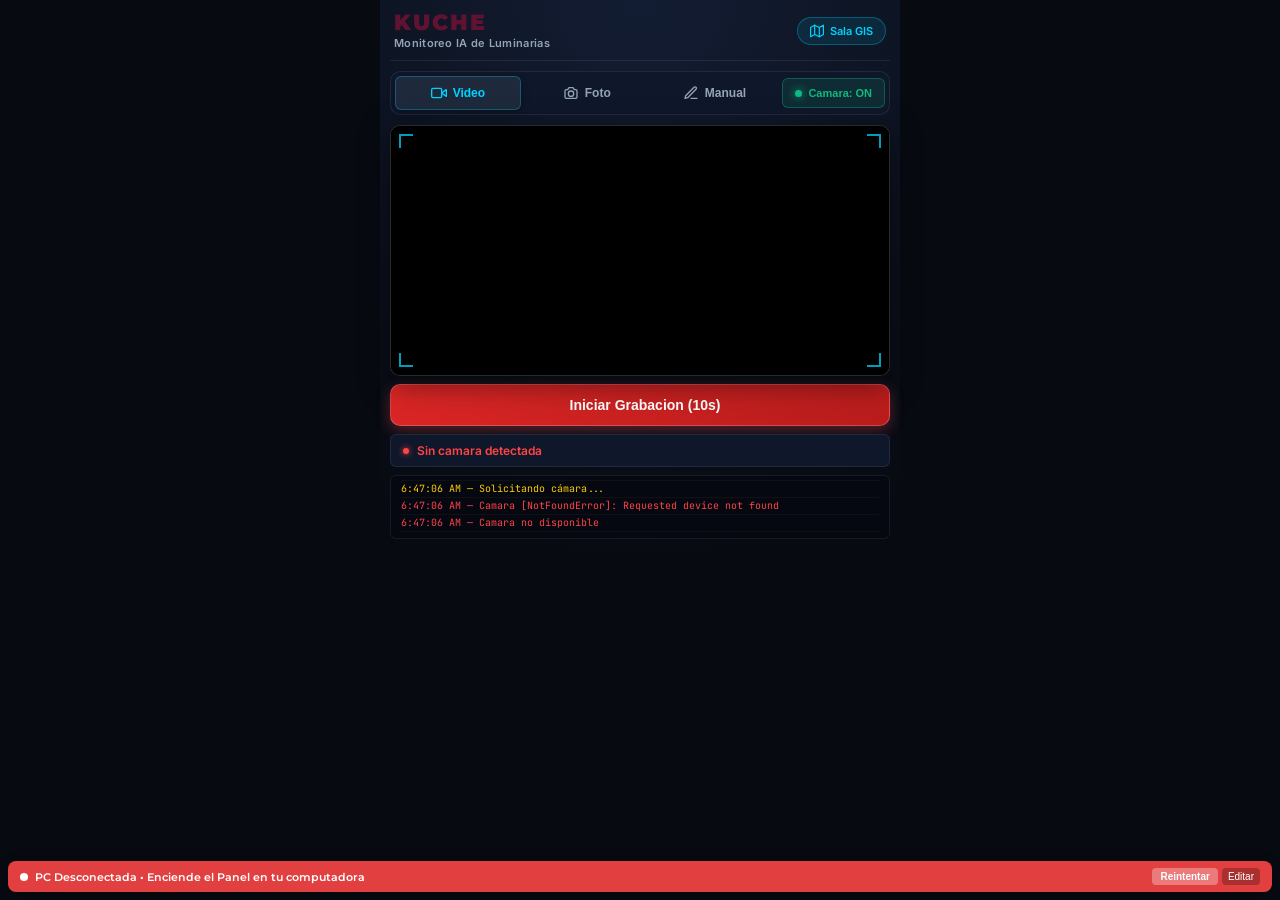
==== commit f70964b4: "feat(pwa): deploy Kuche mobile app and GIS dashboard to GitHub Pages with dynamic backend bridge" ====
--- a/index.html
+++ b/index.html
@@ -2,3380 +2,251 @@
 <html lang="es">
 <head>
   <meta charset="utf-8">
-  <meta name="viewport" content="width=device-width, initial-scale=1">
-  <title>KUCHE — Sistema de Monitoreo de Luminarias</title>
+  <meta name="viewport" content="width=device-width, initial-scale=1, maximum-scale=1, user-scalable=no">
+  <title>KUCHE — Monitoreo de Luminarias</title>
+  
+  <!-- PWA & Meta Tags -->
+  <link rel="manifest" href="./static/manifest.json">
+  <meta name="theme-color" content="#611232">
+  <meta name="apple-mobile-web-app-capable" content="yes">
+  <meta name="apple-mobile-web-app-status-bar-style" content="default">
+  <meta name="apple-mobile-web-app-title" content="KUCHE">
+  <link rel="apple-touch-icon" href="./static/icons/apple-touch-icon.png">
+  <link rel="icon" type="image/png" sizes="192x192" href="./static/icons/icon-192.png">
+  
+  <!-- Tipografía Montserrat -->
   <link rel="preconnect" href="https://fonts.googleapis.com">
-  <link href="https://fonts.googleapis.com/css2?family=Montserrat:ital,wght@0,300;0,400;0,500;0,600;0,700;0,800;0,900;1,400;1,700&family=JetBrains+Mono:wght@400;500;700&display=swap" rel="stylesheet">
-  <link rel="stylesheet" href="https://unpkg.com/leaflet@1.9.4/dist/leaflet.css"/>
-  <script src="https://unpkg.com/leaflet@1.9.4/dist/leaflet.js"></script>
-
-  <style>
-    *, *::before, *::after {
-      box-sizing: border-box;
-      margin: 0;
-      padding: 0;
-    }
-
-    /* ═══════════════════════════════════════════════════════════════════
-       SISTEMAS CROMÁTICOS Y MATRIZ DE 3 ESTILOS VISUALES
-       ═══════════════════════════════════════════════════════════════════ */
-    :root {
-      --clr-guinda-dark: #611232;          /* Pantone 7421 C */
-      --clr-guinda-std: #9B2247;           /* Pantone 7420 C */
-      --clr-guinda-hover: #7e1741;
-      --clr-guinda-subtle: #fbf2f5;
-      --clr-dorado-metal: #BC955C;         /* Pantone 465 C */
-      --clr-dorado-arena: #E6D194;         /* Pantone 7402 C */
-      --clr-dorado-dark: #98732E;
-      --clr-terracota: #A84A32;            /* Barro Metzontla */
-      --clr-arcilla: #C87D55;
-      --clr-blanco: #FFFFFF;
-      --clr-gris-base: #F4F6F9;
-      --clr-gris-borde: #E5E7EB;
-      --clr-texto-titulos: #111827;
-      --clr-texto-cuerpo: #374151;
-      --clr-texto-muted: #6B7280;
-    }
-
-    /* ─── ESTILO VISUAL 1: INSTITUCIONAL CLÁSICO (GUINDA Y DORADO) ─── */
-    body.skin-clasico {
-      --canvas-bg: #FFFFFF;
-      --header-bg: #FFFFFF;
-      --header-text: #111827;
-      --header-border-bot: 3px solid #BC955C;
-      --panel-bg: #FFFFFF;
-      --panel-border: #E5E7EB;
-      --card-bg: #FFFFFF;
-      --card-hover: #F8F9FA;
-      --card-border: #E5E7EB;
-      --card-shadow: 0 1px 3px rgba(0, 0, 0, 0.08);
-      --btn-primary-bg: #9B2247;
-      --btn-primary-hover: #7e1741;
-      --btn-primary-text: #FFFFFF;
-      --btn-border: #BC955C;
-      --btn-radius: 4px;
-      --accent-color: #611232;
-      --highlight-color: #BC955C;
-      --hud-line: #BC955C;
-      --hud-tag-bg: #611232;
-      --kpi-num: #611232;
-      --kpi-bg: #F9FAFB;
-      --substrip-bg: #611232;
-      --substrip-text: #FFFFFF;
-      --badge-accent-bg: #FDF2F4;
-      --tag-skin-label: "Estilo Visual: Institucional Clásico (Guinda & Dorado)";
-    }
-
-    /* ─── ESTILO VISUAL 2: FUSIÓN CONTEMPORÁNEA (GEOMETRÍA RECTILÍNEA Y BORDES 6PX — CERO CÍRCULOS NI REDONDEOS) ─── */
-    body.skin-fusion {
-      --canvas-bg: #F4F6F9;
-      --header-bg: #FFFFFF;
-      --header-text: #111827;
-      --header-border-bot: 3px solid #E6D194;
-      --panel-bg: #FFFFFF;
-      --panel-border: #E2E8F0;
-      --card-bg: #FFFFFF;
-      --card-hover: #FFF9FA;
-      --card-border: #E2E8F0;
-      --card-shadow: 0 4px 16px rgba(97, 18, 50, 0.08);
-      --btn-primary-bg: linear-gradient(135deg, #9B2247 0%, #611232 100%);
-      --btn-primary-hover: linear-gradient(135deg, #b42753 0%, #7e1741 100%);
-      --btn-primary-text: #FFFFFF;
-      --btn-border: #E6D194;
-      --btn-radius: 6px;
-      --accent-color: #9B2247;
-      --highlight-color: #E6D194;
-      --hud-line: #E6D194;
-      --hud-tag-bg: #4A0D26;
-      --kpi-num: #9B2247;
-      --kpi-bg: #FFFFFF;
-      --substrip-bg: linear-gradient(90deg, #4A0D26 0%, #611232 100%);
-      --substrip-text: #FFFFFF;
-      --badge-accent-bg: #FFF1F2;
-      --tag-skin-label: "Estilo Visual: Fusión Contemporánea (Geometría Rectilínea 6px — Cero Círculos ni Redondeos)";
-    }
-
-    /* ─── ESTILO VISUAL 3: RAÍZ POPOLOCA & BARRO METZONTLA (TERRACOTA & ARCILLA) ─── */
-    body.skin-popoloca {
-      --canvas-bg: #FBF9F5;
-      --header-bg: #FFFFFF;
-      --header-text: #1F2937;
-      --header-border-bot: 3px solid #A84A32;
-      --panel-bg: #FFFFFF;
-      --panel-border: #E8DEC8;
-      --card-bg: #FFFFFF;
-      --card-hover: #FDFBF7;
-      --card-border: #E8DEC8;
-      --card-shadow: 0 4px 14px rgba(168, 74, 50, 0.08);
-      --btn-primary-bg: #A84A32;
-      --btn-primary-hover: #8F3B25;
-      --btn-primary-text: #FFFFFF;
-      --btn-border: #C87D55;
-      --btn-radius: 8px;
-      --accent-color: #A84A32;
-      --highlight-color: #C87D55;
-      --hud-line: #C87D55;
-      --hud-tag-bg: #7E2B18;
-      --kpi-num: #A84A32;
-      --kpi-bg: #FBF7F0;
-      --substrip-bg: #4A1A1A;
-      --substrip-text: #FFFFFF;
-      --badge-accent-bg: #FDF4EB;
-      --tag-skin-label: "Estilo Visual: Raíz Popoloca & Barro Metzontla (Terracota & Arcilla)";
-    }
-    
-    /* ─── SOBREESCRITURAS ESTRICTAS PARA ESTILO B (CERO CÍRCULOS NI REDONDEOS EXCESIVOS) ─── */
-    body.skin-fusion .app-badge-pill,
-    body.skin-fusion .hub-pill-btn,
-    body.skin-fusion .hub-pill-selector,
-    body.skin-fusion .main-tab-link,
-    body.skin-fusion .main-nav-tabs,
-    body.skin-fusion .identity-subnav-btn,
-    body.skin-fusion .filter-chip-btn,
-    body.skin-fusion .monitoreo-status-badge,
-    body.skin-fusion .btn-submit-action-styled,
-    body.skin-fusion .phone-mockup-wrapper,
-    body.skin-fusion .app-mode-tab,
-    body.skin-fusion .app-segmented-tabs-container,
-    body.skin-fusion .app-cam-toggle,
-    body.skin-fusion .app-btn-record,
-    body.skin-fusion .badge-chip-spec,
-    body.skin-fusion .app-hud-tag,
-    body.skin-fusion .app-bottom-sheet,
-    body.skin-fusion .app-report-panel,
-    body.skin-fusion .brand-img-wrap,
-    body.skin-fusion .btn-nav-map-pill,
-    body.skin-fusion .app-chip-floating,
-    body.skin-fusion .app-floating-top-island,
-    body.skin-fusion .app-inclinometer-hud,
-    body.skin-fusion .app-crew-header,
-    body.skin-fusion .app-crew-target-card,
-    body.skin-fusion .hero-identity-box .hero-img-col {
-      border-radius: 6px !important;
-    }
-    body.skin-fusion .logo-disp-medallion .brand-img-wrap {
-      border-radius: 6px !important;
-      outline: 2px solid var(--clr-dorado-arena) !important;
-    }
-    body.skin-fusion .color-dot-indicator {
-      border-radius: 2px !important;
-    }
-
-    body {
-      font-family: 'Montserrat', sans-serif;
-      background: var(--canvas-bg);
-      color: var(--clr-texto-cuerpo);
-      min-height: 100vh;
-      display: flex;
-      flex-direction: column;
-      overflow-x: hidden;
-      -webkit-font-smoothing: antialiased;
-      transition: background 0.3s ease;
-    }
-
-    /* Iconos SVG Institucionales (Sin Emojis) */
-    .svg-ico {
-      width: 15px;
-      height: 15px;
-      stroke-width: 2.2;
-      stroke: currentColor;
-      fill: none;
-      stroke-linecap: round;
-      stroke-linejoin: round;
-      display: inline-block;
-      vertical-align: -2px;
-    }
-
-    /* ═══════════════════════════════════════════════════════════════════
-       1. BARRA SUPERIOR MASTER — LOGO KUCHE Y DISPOSICIONES
-       ═══════════════════════════════════════════════════════════════════ */
-    .master-nav-header {
-      background: var(--header-bg);
-      border-bottom: var(--header-border-bot);
-      padding: 10px 32px;
-      display: flex;
-      align-items: center;
-      justify-content: space-between;
-      flex-wrap: wrap;
-      gap: 16px;
-      position: sticky;
-      top: 0;
-      z-index: 5000;
-      box-shadow: 0 2px 12px rgba(0, 0, 0, 0.06);
-      transition: background 0.3s ease, border-color 0.3s ease;
-    }
-
-    /* ── MARCA CABECERA LIMPIA: TEXTO PURO "KUCHE" ── */
-    .header-brand-clean {
-      display: flex;
-      align-items: center;
-      gap: 12px;
-    }
-
-    .brand-kuche-wordmark {
-      font-family: 'Montserrat', sans-serif;
-      font-size: 26px;
-      font-weight: 900;
-      letter-spacing: 2.5px;
-      color: var(--accent-color);
-      text-transform: uppercase;
-      line-height: 1;
-      user-select: none;
-      transition: color 0.3s ease;
-    }
-
-
-    /* ── NAVEGACIÓN POR MENÚS PRINCIPALES (ULTRA INTERACTIVA Y MODERNA) ── */
-    .main-nav-tabs {
-      display: flex;
-      background: #F3F4F6;
-      border: 1px solid var(--clr-gris-borde);
-      padding: 4px;
-      border-radius: 8px;
-      gap: 4px;
-      box-shadow: inset 0 1px 3px rgba(0, 0, 0, 0.05);
-    }
-
-    .main-tab-link {
-      background: transparent;
-      border: none;
-      color: var(--clr-texto-cuerpo);
-      padding: 9px 20px;
-      font-size: 13px;
-      font-weight: 700;
-      border-radius: 6px;
-      cursor: pointer;
-      font-family: 'Montserrat', sans-serif;
-      transition: all 0.22s cubic-bezier(0.4, 0, 0.2, 1);
-      display: flex;
-      align-items: center;
-      gap: 8px;
-      position: relative;
-    }
-
-    .main-tab-link:hover {
-      color: var(--clr-guinda-dark);
-      background: rgba(255, 255, 255, 0.8);
-      transform: translateY(-1px);
-    }
-
-    .main-tab-link.active {
-      background: var(--accent-color);
-      color: #FFFFFF;
-      box-shadow: 0 3px 10px rgba(97, 18, 50, 0.3);
-    }
-
-    .main-tab-link .badge-counter {
-      background: rgba(255, 255, 255, 0.25);
-      font-size: 10px;
-      padding: 2px 7px;
-      border-radius: 4px;
-      font-weight: 800;
-    }
-    .main-tab-link:not(.active) .badge-counter {
-      background: #E5E7EB;
-      color: #4B5563;
-    }
-
-    /* Telemetría y Acciones Rápidas en el Header */
-    .header-quick-actions {
-      display: flex;
-      align-items: center;
-      gap: 12px;
-    }
-
-    .monitoreo-status-badge {
-      display: flex;
-      align-items: center;
-      gap: 7px;
-      background: #ECFDF5;
-      border: 1px solid #10B981;
-      color: #065F46;
-      font-size: 11px;
-      font-weight: 800;
-      padding: 6px 12px;
-      border-radius: 6px;
-      letter-spacing: 0.3px;
-    }
-
-    .monitoreo-status-badge::before {
-      content: "";
-      width: 8px;
-      height: 8px;
-      border-radius: 50%;
-      background: #10B981;
-      box-shadow: 0 0 6px #10B981;
-      animation: pulse 1.8s infinite;
-    }
-
-    @keyframes pulse {
-      0% { opacity: 1; transform: scale(1); }
-      50% { opacity: 0.4; transform: scale(0.85); }
-      100% { opacity: 1; transform: scale(1); }
-    }
-
-
-    /* ─── PLECA DE ESTADO SUB-HEADER ─── */
-    .status-strip-official {
-      background: var(--substrip-bg);
-      border-bottom: 2px solid var(--highlight-color);
-      padding: 10px 32px;
-      display: flex;
-      align-items: center;
-      justify-content: space-between;
-      color: var(--substrip-text);
-      font-size: 12px;
-      font-weight: 600;
-      flex-wrap: wrap;
-      gap: 8px;
-      transition: background 0.3s ease;
-    }
-
-    .status-strip-official .tag-current {
-      color: var(--clr-dorado-arena);
-      font-weight: 800;
-      text-transform: uppercase;
-      letter-spacing: 0.6px;
-      display: flex;
-      align-items: center;
-      gap: 8px;
-    }
-
-    .status-strip-official .tag-current::before {
-      content: "";
-      width: 7px;
-      height: 7px;
-      border-radius: 50%;
-      background: var(--clr-dorado-arena);
-    }
-
-
-    /* ─── LIENZO GENERAL DE CONTENIDO ─── */
-    .viewport-canvas {
-      flex: 1;
-      padding: 24px 32px;
-      max-width: 1720px;
-      margin: 0 auto;
-      width: 100%;
-    }
-
-    .app-section-pane {
-      display: none;
-      animation: paneFadeIn 0.25s ease-out;
-    }
-
-    .app-section-pane.active {
-      display: block;
-    }
-
-    @keyframes paneFadeIn {
-      from { opacity: 0; transform: translateY(8px); }
-      to { opacity: 1; transform: translateY(0); }
-    }
-
-
-    /* ═══════════════════════════════════════════════════════════════════
-       MENÚ 1: IDENTIDAD VISUAL & PATRIMONIO (INTERACTIVO CON SUB-MENÚS)
-       ═══════════════════════════════════════════════════════════════════ */
-    .identity-stack {
-      display: flex;
-      flex-direction: column;
-      gap: 24px;
-    }
-
-    .identity-subnav-bar {
-      display: flex;
-      background: #FFFFFF;
-      border: 1px solid var(--clr-gris-borde);
-      border-radius: 8px;
-      padding: 6px;
-      gap: 6px;
-      box-shadow: 0 1px 4px rgba(0,0,0,0.04);
-      flex-wrap: wrap;
-    }
-
-    .identity-subnav-btn {
-      background: transparent;
-      border: none;
-      padding: 8px 18px;
-      font-size: 12px;
-      font-weight: 700;
-      color: var(--clr-texto-cuerpo);
-      border-radius: 6px;
-      cursor: pointer;
-      font-family: 'Montserrat', sans-serif;
-      transition: all 0.2s ease;
-      display: flex;
-      align-items: center;
-      gap: 6px;
-    }
-
-    .identity-subnav-btn:hover {
-      background: #F3F4F6;
-      color: var(--accent-color);
-    }
-
-    .identity-subnav-btn.active {
-      background: var(--accent-color);
-      color: #FFFFFF;
-    }
-
-    /* Hero de Identidad Cultural Kuche */
-    .hero-identity-box {
-      background: #FFFFFF;
-      border: 1px solid var(--clr-gris-borde);
-      border-left: 6px solid var(--accent-color);
-      border-radius: 8px;
-      padding: 24px 28px;
-      box-shadow: 0 2px 12px rgba(0, 0, 0, 0.05);
-    }
-
-    .hero-text-content h2 {
-      font-size: 23px;
-      font-weight: 900;
-      color: var(--accent-color);
-      margin-bottom: 8px;
-    }
-
-    .hero-text-content p {
-      font-size: 13px;
-      line-height: 1.7;
-      color: var(--clr-texto-cuerpo);
-      margin-bottom: 14px;
-    }
-
-    .chips-spec-row {
-      display: flex;
-      gap: 10px;
-      flex-wrap: wrap;
-    }
-
-    .badge-chip-spec {
-      background: #F3F4F6;
-      border: 1px solid var(--clr-gris-borde);
-      color: var(--accent-color);
-      padding: 5px 12px;
-      border-radius: 4px;
-      font-size: 11px;
-      font-weight: 800;
-      text-transform: uppercase;
-      letter-spacing: 0.5px;
-    }
-
-    /* Muestras de Color Interactivas con Click-to-Copy */
-    .content-card-box {
-      background: #FFFFFF;
-      border: 1px solid var(--clr-gris-borde);
-      border-radius: 8px;
-      padding: 24px;
-      box-shadow: 0 2px 10px rgba(0, 0, 0, 0.05);
-    }
-
-    .box-heading-title {
-      font-size: 15px;
-      font-weight: 800;
-      color: var(--accent-color);
-      text-transform: uppercase;
-      letter-spacing: 0.8px;
-      border-bottom: 2px solid var(--highlight-color);
-      padding-bottom: 8px;
-      margin-bottom: 20px;
-      display: flex;
-      align-items: center;
-      justify-content: space-between;
-    }
-
-    .swatches-palette-grid {
-      display: grid;
-      grid-template-columns: repeat(auto-fit, minmax(230px, 1fr));
-      gap: 16px;
-    }
-
-    .color-swatch-interactive {
-      border: 1px solid var(--clr-gris-borde);
-      border-radius: 8px;
-      overflow: hidden;
-      background: #FFFFFF;
-      cursor: pointer;
-      transition: all 0.22s cubic-bezier(0.4, 0, 0.2, 1);
-      position: relative;
-    }
-
-    .color-swatch-interactive:hover {
-      transform: translateY(-3px);
-      box-shadow: 0 8px 20px rgba(0, 0, 0, 0.12);
-      border-color: var(--clr-dorado-metal);
-    }
-
-    .swatch-fill {
-      height: 75px;
-      width: 100%;
-      position: relative;
-      display: flex;
-      align-items: center;
-      justify-content: center;
-    }
-
-    .swatch-copy-hint {
-      background: rgba(0, 0, 0, 0.7);
-      color: #FFFFFF;
-      font-size: 11px;
-      font-weight: 800;
-      padding: 5px 12px;
-      border-radius: 4px;
-      opacity: 0;
-      transition: opacity 0.2s;
-    }
-
-    .color-swatch-interactive:hover .swatch-copy-hint {
-      opacity: 1;
-    }
-
-    .swatch-meta {
-      padding: 12px 14px;
-    }
-
-    .swatch-meta strong {
-      font-size: 13px;
-      font-weight: 800;
-      color: var(--clr-texto-titulos);
-      display: block;
-    }
-
-    .swatch-meta span {
-      font-size: 11px;
-      font-family: 'JetBrains Mono', monospace;
-      color: var(--clr-texto-muted);
-      display: block;
-      margin-top: 2px;
-    }
-
-    .swatch-meta small {
-      font-size: 10px;
-      color: var(--clr-dorado-dark);
-      font-weight: 700;
-      display: block;
-      margin-top: 4px;
-    }
-
-    /* Simulador de Contraste en Vivo */
-    .contrast-checker-box {
-      background: #F9FAFB;
-      border: 1px solid var(--clr-gris-borde);
-      border-radius: 8px;
-      padding: 18px;
-      margin-top: 18px;
-      display: grid;
-      grid-template-columns: repeat(auto-fit, minmax(280px, 1fr));
-      gap: 14px;
-    }
-
-    .contrast-sample-item {
-      padding: 16px;
-      border-radius: 6px;
-      display: flex;
-      flex-direction: column;
-      justify-content: space-between;
-      gap: 10px;
-      box-shadow: 0 1px 3px rgba(0,0,0,0.08);
-    }
-
-    /* Galería de Iconografía y Códices Popolocas */
-    .iconography-grid-layout {
-      display: grid;
-      grid-template-columns: repeat(auto-fill, minmax(190px, 1fr));
-      gap: 18px;
-    }
-
-    .asset-thumb-card {
-      background: #F9FAFB;
-      border: 1px solid var(--clr-gris-borde);
-      border-radius: 8px;
-      padding: 16px;
-      text-align: center;
-      transition: all 0.22s cubic-bezier(0.4, 0, 0.2, 1);
-      cursor: pointer;
-      display: flex;
-      flex-direction: column;
-      align-items: center;
-      justify-content: space-between;
-      height: 200px;
-    }
-
-    .asset-thumb-card:hover {
-      border-color: var(--clr-dorado-metal);
-      transform: translateY(-3px);
-      box-shadow: 0 6px 18px rgba(0, 0, 0, 0.1);
-      background: #FFFFFF;
-    }
-
-    .asset-thumb-card img {
-      max-height: 95px;
-      max-width: 100%;
-      object-fit: contain;
-      margin-bottom: 8px;
-      transition: transform 0.2s ease;
-    }
-
-    .asset-thumb-card:hover img {
-      transform: scale(1.05);
-    }
-
-    .asset-thumb-card h4 {
-      font-size: 12px;
-      font-weight: 800;
-      color: var(--accent-color);
-    }
-
-    .asset-thumb-card p {
-      font-size: 10px;
-      color: var(--clr-texto-muted);
-      margin-top: 2px;
-    }
-
-
-    /* ═══════════════════════════════════════════════════════════════════
-       MENÚ 2: MOCKUPS DE DISEÑO — MATRIZ DE CONTROL 3x3 INTERACTIVA
-       (3 DISPOSICIONES ESPACIALES x 3 ESTILOS VISUALES)
-       ═══════════════════════════════════════════════════════════════════ */
-    .mockups-control-hub {
-      background: #FFFFFF;
-      border: 1px solid var(--clr-gris-borde);
-      border-radius: 8px;
-      padding: 18px 24px;
-      margin-bottom: 22px;
-      display: flex;
-      flex-direction: column;
-      gap: 16px;
-      box-shadow: 0 2px 10px rgba(0,0,0,0.05);
-    }
-
-    .hub-row {
-      display: flex;
-      align-items: center;
-      justify-content: space-between;
-      flex-wrap: wrap;
-      gap: 12px;
-    }
-
-    .hub-row-label {
-      font-size: 12px;
-      font-weight: 800;
-      color: var(--accent-color);
-      text-transform: uppercase;
-      letter-spacing: 0.6px;
-      min-width: 220px;
-      display: flex;
-      align-items: center;
-      gap: 8px;
-    }
-
-    .hub-pill-selector {
-      display: flex;
-      background: #F3F4F6;
-      border: 1px solid var(--clr-gris-borde);
-      padding: 4px;
-      border-radius: 8px;
-      gap: 4px;
-      flex-wrap: wrap;
-    }
-
-    .hub-pill-btn {
-      background: transparent;
-      border: none;
-      color: #4B5563;
-      padding: 8px 18px;
-      font-size: 12px;
-      font-weight: 700;
-      border-radius: 6px;
-      cursor: pointer;
-      font-family: 'Montserrat', sans-serif;
-      transition: all 0.2s cubic-bezier(0.4, 0, 0.2, 1);
-      display: flex;
-      align-items: center;
-      gap: 8px;
-    }
-
-    .hub-pill-btn:hover {
-      color: var(--accent-color);
-      background: rgba(255, 255, 255, 0.7);
-    }
-
-    /* Estado Activo para Disposiciones Espaciales */
-    .hub-pill-btn.active-layout {
-      background: var(--accent-color);
-      color: #FFFFFF;
-      border-radius: 6px;
-      box-shadow: 0 2px 8px rgba(97, 18, 50, 0.35);
-    }
-
-    /* Estado Activo para Estilos Visuales */
-    .hub-pill-btn.active-skin {
-      background: var(--clr-dorado-metal);
-      color: #FFFFFF;
-      border-radius: 6px;
-      box-shadow: 0 2px 8px rgba(188, 149, 92, 0.35);
-    }
-
-    /* Estado Activo para Pantallas */
-    .hub-pill-btn.active-screen {
-      background: #111827;
-      color: #FFFFFF;
-      border-radius: 6px;
-    }
-
-    .color-dot-indicator {
-      width: 10px;
-      height: 10px;
-      border-radius: 50%;
-      display: inline-block;
-      border: 1px solid rgba(255,255,255,0.7);
-    }
-
-    /* Acciones Rápidas de Simulación en Mockups */
-    .mockup-tools-strip {
-      display: flex;
-      align-items: center;
-      justify-content: space-between;
-      background: var(--kpi-bg);
-      border: 1px solid var(--panel-border);
-      border-radius: var(--btn-radius);
-      padding: 10px 18px;
-      margin-bottom: 18px;
-      flex-wrap: wrap;
-      gap: 12px;
-    }
-
-    .filter-chip-group {
-      display: flex;
-      gap: 6px;
-    }
-
-    .filter-chip-btn {
-      background: #FFFFFF;
-      border: 1px solid var(--panel-border);
-      color: var(--clr-texto-cuerpo);
-      padding: 5px 12px;
-      font-size: 11px;
-      font-weight: 700;
-      border-radius: var(--btn-radius);
-      cursor: pointer;
-      transition: all 0.2s;
-    }
-
-    .filter-chip-btn:hover, .filter-chip-btn.active {
-      background: var(--accent-color);
-      color: #FFFFFF;
-      border-color: var(--accent-color);
-    }
-
-    /* Contenedores de Disposiciones */
-    .layout-stage-box {
-      display: none;
-    }
-
-    .layout-stage-box.active {
-      display: block;
-    }
-
-
-    /* ─── DISPOSICIÓN 1: TABULAR DE GESTIÓN (55% TABLA / 45% MAPA) ─── */
-    .disp1-frame {
-      background: var(--panel-bg);
-      border: 1px solid var(--panel-border);
-      border-radius: var(--btn-radius);
-      overflow: hidden;
-      box-shadow: var(--card-shadow);
-      transition: all 0.3s ease;
-    }
-
-    .disp1-head {
-      background: var(--accent-color);
-      border-bottom: 3px solid var(--highlight-color);
-      padding: 14px 24px;
-      display: flex;
-      align-items: center;
-      justify-content: space-between;
-      color: #FFFFFF;
-      flex-wrap: wrap;
-      gap: 12px;
-    }
-
-    .disp1-brand-group {
-      display: flex;
-      align-items: center;
-      gap: 14px;
-    }
-
-    .disp1-brand-group img {
-      height: 48px;
-      width: auto;
-      object-fit: contain;
-      filter: drop-shadow(0 2px 4px rgba(0,0,0,0.2));
-    }
-
-    .disp1-brand-group h2 {
-      font-size: 17px;
-      font-weight: 800;
-      letter-spacing: 0.5px;
-    }
-
-    .disp1-kpi-bar {
-      display: grid;
-      grid-template-columns: repeat(4, 1fr);
-      background: var(--kpi-bg);
-      border-bottom: 1px solid var(--panel-border);
-    }
-
-    .disp1-kpi-cell {
-      padding: 16px 20px;
-      border-right: 1px solid var(--panel-border);
-    }
-    .disp1-kpi-cell:last-child { border-right: none; }
-
-    .disp1-kpi-cell span {
-      font-size: 11px;
-      font-weight: 800;
-      color: var(--clr-texto-muted);
-      text-transform: uppercase;
-      display: block;
-      margin-bottom: 4px;
-      letter-spacing: 0.3px;
-    }
-
-    .disp1-kpi-cell strong {
-      font-size: 26px;
-      font-weight: 900;
-      color: var(--kpi-num);
-    }
-
-    .disp1-body-split {
-      display: grid;
-      grid-template-columns: 55% 45%;
-      height: 640px;
-    }
-
-    .disp1-table-col {
-      padding: 20px;
-      border-right: 1px solid var(--panel-border);
-      display: flex;
-      flex-direction: column;
-      background: var(--panel-bg);
-    }
-
-    .table-scroll-wrap {
-      flex: 1;
-      overflow-y: auto;
-      border: 1px solid var(--panel-border);
-      border-radius: var(--btn-radius);
-    }
-
-    .fed-data-table {
-      width: 100%;
-      border-collapse: collapse;
-      font-size: 12px;
-      text-align: left;
-    }
-
-    .fed-data-table th {
-      background: var(--kpi-bg);
-      color: var(--accent-color);
-      font-weight: 800;
-      text-transform: uppercase;
-      font-size: 11px;
-      padding: 12px 14px;
-      border-bottom: 2px solid var(--highlight-color);
-      position: sticky;
-      top: 0;
-      z-index: 10;
-    }
-
-    .fed-data-table td {
-      padding: 12px 14px;
-      border-bottom: 1px solid var(--panel-border);
-    }
-
-    .fed-data-table tr:hover {
-      background: var(--card-hover);
-      cursor: pointer;
-    }
-
-    .badge-el {
-      display: inline-block;
-      padding: 4px 10px;
-      border-radius: var(--btn-radius);
-      font-size: 10px;
-      font-weight: 800;
-      text-transform: uppercase;
-    }
-    .badge-led-clr { background: #FEF3C7; color: #92400E; border: 1px solid #F59E0B; }
-    .badge-luz-clr   { background: #EDE9FE; color: #5B21B6; border: 1px solid #8B5CF6; }
-
-    .disp1-map-col {
-      height: 100%;
-      position: relative;
-    }
-
-    #map-disp-1 {
-      width: 100%;
-      height: 100%;
-    }
-
-
-    /* ─── DISPOSICIÓN 2: CENTRO DE MANDO GIS INMERSIVO (PANTALLA COMPLETA) ─── */
-    .disp2-fullscreen-shell {
-      position: relative;
-      height: 760px;
-      border-radius: var(--btn-radius);
-      overflow: hidden;
-      border: 2px solid var(--highlight-color);
-      box-shadow: 0 8px 30px rgba(0, 0, 0, 0.12);
-    }
-
-    #map-disp-2 {
-      width: 100%;
-      height: 100%;
-      z-index: 1;
-    }
-
-    .disp2-top-island {
-      position: absolute;
-      top: 16px;
-      left: 20px;
-      right: 20px;
-      z-index: 1000;
-      background: rgba(255, 255, 255, 0.96);
-      backdrop-filter: blur(12px);
-      border: 1px solid var(--highlight-color);
-      border-radius: 12px;
-      padding: 12px 24px;
-      display: flex;
-      align-items: center;
-      justify-content: space-between;
-      box-shadow: 0 4px 20px rgba(97, 18, 50, 0.12);
-      flex-wrap: wrap;
-      gap: 12px;
-    }
-
-    .disp2-dock-lateral {
-      position: absolute;
-      top: 92px;
-      left: 20px;
-      width: 370px;
-      bottom: 24px;
-      z-index: 1000;
-      background: rgba(255, 255, 255, 0.96);
-      backdrop-filter: blur(12px);
-      border: 1px solid var(--panel-border);
-      border-radius: 12px;
-      display: flex;
-      flex-direction: column;
-      overflow: hidden;
-      box-shadow: 0 8px 30px rgba(0, 0, 0, 0.15);
-    }
-
-    .disp2-dock-head {
-      background: var(--accent-color);
-      color: #FFFFFF;
-      padding: 14px 18px;
-      display: flex;
-      align-items: center;
-      justify-content: space-between;
-      font-size: 13px;
-      font-weight: 800;
-      border-bottom: 2px solid var(--highlight-color);
-    }
-
-    .disp2-card-feed {
-      flex: 1;
-      overflow-y: auto;
-      padding: 14px;
-      display: flex;
-      flex-direction: column;
-      gap: 12px;
-    }
-
-    .disp2-item {
-      background: #FFFFFF;
-      border: 1px solid var(--card-border);
-      border-radius: 8px;
-      padding: 14px;
-      cursor: pointer;
-      transition: all 0.2s;
-    }
-
-    .disp2-item:hover {
-      border-color: var(--highlight-color);
-      transform: translateY(-2px);
-      box-shadow: 0 4px 14px rgba(97, 18, 50, 0.1);
-    }
-
-
-    /* ─── DISPOSICIÓN 3: TRÍPTICO MODULAR TERRITORIAL POPOLOCA ─── */
-    .disp3-triptico-shell {
-      background: var(--canvas-bg);
-      border: 2px solid var(--highlight-color);
-      border-radius: 10px;
-      overflow: hidden;
-      box-shadow: 0 6px 24px rgba(168, 74, 50, 0.15);
-      display: flex;
-      flex-direction: column;
-      height: 780px;
-    }
-
-    .disp3-head {
-      background: var(--accent-color);
-      border-bottom: 3px solid var(--highlight-color);
-      padding: 14px 24px;
-      display: flex;
-      align-items: center;
-      justify-content: space-between;
-      color: #FFFFFF;
-      flex-wrap: wrap;
-      gap: 12px;
-    }
-
-    .disp3-grid-3cols {
-      display: grid;
-      grid-template-columns: 300px 1fr 350px;
-      height: calc(100% - 74px);
-    }
-
-    .disp3-catalogo-pane {
-      background: var(--panel-bg);
-      border-right: 2px solid var(--panel-border);
-      padding: 18px;
-      overflow-y: auto;
-      display: flex;
-      flex-direction: column;
-      gap: 16px;
-    }
-
-    .disp3-cat-item {
-      background: var(--card-hover);
-      border: 1px solid var(--card-border);
-      border-radius: 8px;
-      padding: 14px;
-      text-align: center;
-      transition: all 0.2s;
-    }
-
-    .disp3-cat-item img {
-      max-height: 75px;
-      margin-bottom: 8px;
-      object-fit: contain;
-    }
-
-    .disp3-map-pane {
-      height: 100%;
-      position: relative;
-    }
-
-    #map-disp-3 {
-      width: 100%;
-      height: 100%;
-    }
-
-    .disp3-bitacora-pane {
-      background: var(--panel-bg);
-      border-left: 2px solid var(--panel-border);
-      display: flex;
-      flex-direction: column;
-      overflow: hidden;
-    }
-
-    .disp3-bitacora-head {
-      background: var(--kpi-bg);
-      border-bottom: 2px solid var(--highlight-color);
-      padding: 14px 18px;
-      font-size: 12px;
-      font-weight: 900;
-      color: var(--accent-color);
-      text-transform: uppercase;
-      letter-spacing: 0.5px;
-    }
-
-    .disp3-bitacora-list {
-      flex: 1;
-      overflow-y: auto;
-      padding: 14px;
-      display: flex;
-      flex-direction: column;
-      gap: 12px;
-    }
-
-    .disp3-log-box {
-      background: #FFFFFF;
-      border: 1px solid var(--card-border);
-      border-left: 4px solid var(--accent-color);
-      border-radius: 6px;
-      padding: 14px;
-      cursor: pointer;
-      transition: all 0.2s;
-    }
-
-    .disp3-log-box:hover {
-      transform: translateX(3px);
-      box-shadow: 0 3px 10px rgba(0,0,0,0.06);
-    }
-
-
-    /* ─── APP MÓVIL: 3 DISPOSICIONES REALISTAS CONMUTABLES ─── */
-    .apps-horizontal-showcase {
-      display: grid;
-      grid-template-columns: repeat(auto-fit, minmax(360px, 1fr));
-      gap: 28px;
-      justify-items: center;
-      width: 100%;
-    }
-
-    .phone-mockup-wrapper {
-      width: 100%;
-      max-width: 395px;
-      background: var(--canvas-bg);
-      border: 2px solid var(--clr-gris-borde);
-      border-radius: 12px;
-      overflow: hidden;
-      box-shadow: 0 16px 40px rgba(0, 0, 0, 0.12);
-      display: flex;
-      flex-direction: column;
-      height: 765px;
-      transition: all 0.3s ease;
-      position: relative;
-    }
-
-    body.skin-clasico .phone-mockup-wrapper {
-      border-radius: 8px;
-      border-color: #E5E7EB;
-    }
-
-    body.skin-fusion .phone-mockup-wrapper {
-      border-radius: 6px;
-      border-color: #E2E8F0;
-      box-shadow: 0 16px 40px rgba(97, 18, 50, 0.1);
-    }
-
-    body.skin-popoloca .phone-mockup-wrapper {
-      border-radius: 10px;
-      border-color: #E8DEC8;
-    }
-
-    .phone-top-title {
-      background: #F3F4F6;
-      border-bottom: 1px solid var(--clr-gris-borde);
-      padding: 10px 12px;
-      text-align: center;
-      font-size: 11px;
-      font-weight: 800;
-      color: var(--accent-color);
-      text-transform: uppercase;
-      letter-spacing: 0.5px;
-      display: flex;
-      align-items: center;
-      justify-content: space-between;
-    }
-
-    .phone-top-title .disp-badge {
-      background: var(--accent-color);
-      color: #FFFFFF;
-      font-size: 9px;
-      padding: 2px 7px;
-      border-radius: var(--btn-radius);
-    }
-
-    /* ── Componentes de la App Móvil Realista ── */
-    .app-mobile-header {
-      background: var(--header-bg);
-      border-bottom: 2px solid var(--highlight-color);
-      padding: 10px 14px;
-      display: flex;
-      align-items: center;
-      justify-content: space-between;
-      color: var(--clr-texto-titulos);
-      z-index: 10;
-    }
-
-    .app-brand-left {
-      display: flex;
-      align-items: center;
-      gap: 9px;
-    }
-
-    .app-brand-left img {
-      height: 28px;
-      width: auto;
-      object-fit: contain;
-    }
-
-    .app-brand-titles h1 {
-      font-size: 13px;
-      font-weight: 900;
-      color: var(--accent-color);
-      letter-spacing: 0.5px;
-      line-height: 1.1;
-    }
-
-    .app-brand-titles p {
-      font-size: 9.5px;
-      color: var(--clr-texto-muted);
-      font-weight: 600;
-    }
-
-    .btn-nav-map-pill {
-      display: inline-flex;
-      align-items: center;
-      gap: 5px;
-      background: var(--badge-accent-bg);
-      color: var(--accent-color);
-      border: 1px solid var(--btn-border);
-      padding: 4px 10px;
-      border-radius: var(--btn-radius);
-      font-size: 10px;
-      font-weight: 800;
-      text-decoration: none;
-      cursor: pointer;
-      transition: all 0.2s;
-    }
-
-    .btn-nav-map-pill:hover {
-      background: var(--accent-color);
-      color: #FFFFFF;
-    }
-
-    /* Tabs Segmentados (Modo Video, Foto, Manual) */
-    .app-segmented-tabs-container {
-      display: flex;
-      align-items: center;
-      justify-content: space-between;
-      gap: 6px;
-      background: var(--panel-bg);
-      border: 1px solid var(--panel-border);
-      padding: 4px;
-      border-radius: var(--btn-radius);
-      margin: 10px 12px 6px;
-    }
-
-    .app-segmented-control {
-      display: flex;
-      gap: 4px;
-      flex: 1;
-    }
-
-    .app-mode-tab {
-      flex: 1;
-      display: flex;
-      align-items: center;
-      justify-content: center;
-      gap: 5px;
-      padding: 6px 4px;
-      font-size: 10.5px;
-      font-weight: 700;
-      font-family: 'Montserrat', sans-serif;
-      border: none;
-      border-radius: var(--btn-radius);
-      background: transparent;
-      color: var(--clr-texto-muted);
-      cursor: pointer;
-      transition: all 0.2s;
-    }
-
-    .app-mode-tab.active {
-      background: var(--accent-color);
-      color: #FFFFFF;
-      box-shadow: 0 2px 6px rgba(0,0,0,0.15);
-    }
-
-    .app-cam-toggle {
-      display: inline-flex;
-      align-items: center;
-      gap: 4px;
-      background: #ECFDF5;
-      border: 1px solid #10B981;
-      color: #065F46;
-      font-size: 9.5px;
-      font-weight: 800;
-      padding: 5px 8px;
-      border-radius: var(--btn-radius);
-      cursor: pointer;
-    }
-
-    /* Visor de Cámara y Canvas IA */
-    .app-visor-box {
-      position: relative;
-      background: #0B1120;
-      overflow: hidden;
-      border: 2px solid var(--hud-line);
-      border-radius: var(--btn-radius);
-      margin: 6px 12px;
-      display: flex;
-      flex-direction: column;
-      justify-content: space-between;
-    }
-
-    /* Retículas tácticas en las 4 esquinas */
-    .app-hud-bracket {
-      position: absolute;
-      width: 14px;
-      height: 14px;
-      border-color: var(--hud-line);
-      border-style: solid;
-      pointer-events: none;
-      z-index: 5;
-    }
-    .hud-tl { top: 8px; left: 8px; border-width: 2.5px 0 0 2.5px; }
-    .hud-tr { top: 8px; right: 8px; border-width: 2.5px 2.5px 0 0; }
-    .hud-bl { bottom: 8px; left: 8px; border-width: 0 0 2.5px 2.5px; }
-    .hud-br { bottom: 8px; right: 8px; border-width: 0 2.5px 2.5px 0; }
-
-    /* Bounding Box YOLO */
-    .app-yolo-box {
-      position: absolute;
-      border: 2px dashed var(--hud-line);
-      background: rgba(188, 149, 92, 0.12);
-      z-index: 4;
-      pointer-events: none;
-      animation: pulseBox 2s infinite ease-in-out;
-    }
-
-    @keyframes pulseBox {
-      0% { border-color: var(--hud-line); box-shadow: 0 0 4px rgba(230, 209, 148, 0.3); }
-      50% { border-color: #FFFFFF; box-shadow: 0 0 12px rgba(255, 255, 255, 0.6); }
-      100% { border-color: var(--hud-line); box-shadow: 0 0 4px rgba(230, 209, 148, 0.3); }
-    }
-
-    .app-hud-tag {
-      position: absolute;
-      top: -20px;
-      left: 0;
-      background: var(--hud-tag-bg);
-      color: #FFFFFF;
-      font-size: 9px;
-      font-weight: 800;
-      padding: 2px 7px;
-      border-radius: var(--btn-radius);
-      white-space: nowrap;
-      letter-spacing: 0.5px;
-      border: 1px solid var(--hud-line);
-    }
-
-    /* Láser de Escaneo */
-    .app-scan-laser {
-      position: absolute;
-      left: 0;
-      right: 0;
-      height: 2px;
-      background: linear-gradient(90deg, transparent 0%, var(--highlight-color) 50%, transparent 100%);
-      box-shadow: 0 0 8px var(--highlight-color);
-      z-index: 3;
-      animation: scanMotion 2.4s infinite ease-in-out;
-      pointer-events: none;
-    }
-
-    @keyframes scanMotion {
-      0% { top: 12%; opacity: 0.8; }
-      50% { top: 82%; opacity: 1; }
-      100% { top: 12%; opacity: 0.8; }
-    }
-
-    /* Barra de Progreso de Grabación 10s */
-    .app-progress-bar {
-      height: 4px;
-      background: rgba(255, 255, 255, 0.2);
-      width: 100%;
-      position: absolute;
-      bottom: 0;
-      left: 0;
-      z-index: 6;
-    }
-    .app-progress-fill {
-      height: 100%;
-      background: var(--highlight-color);
-      width: 65%;
-      animation: progressRecord 10s infinite linear;
-    }
-
-    @keyframes progressRecord {
-      0% { width: 0%; }
-      100% { width: 100%; }
-    }
-
-    /* Botón de Grabación / Acción Primaria */
-    .app-btn-record {
-      display: flex;
-      align-items: center;
-      justify-content: center;
-      gap: 8px;
-      background: var(--btn-primary-bg);
-      color: var(--btn-primary-text);
-      border: 2px solid var(--btn-border);
-      padding: 10px 14px;
-      border-radius: var(--btn-radius);
-      font-size: 11.5px;
-      font-weight: 800;
-      font-family: 'Montserrat', sans-serif;
-      cursor: pointer;
-      margin: 4px 12px;
-      transition: all 0.2s;
-    }
-
-    .app-btn-record:hover {
-      filter: brightness(1.1);
-      box-shadow: 0 3px 10px rgba(0,0,0,0.2);
-    }
-
-    .app-rec-pulse {
-      width: 9px;
-      height: 9px;
-      border-radius: 2px;
-      background: #EF4444;
-      animation: pulseRec 1.2s infinite;
-    }
-
-    @keyframes pulseRec {
-      0% { transform: scale(1); opacity: 1; }
-      50% { transform: scale(1.3); opacity: 0.4; }
-      100% { transform: scale(1); opacity: 1; }
-    }
-
-    /* Panel de Reporte e Incidencia Detectada */
-    .app-report-panel {
-      background: var(--panel-bg);
-      border: 1px solid var(--panel-border);
-      border-radius: var(--btn-radius);
-      margin: 6px 12px 8px;
-      padding: 10px 12px;
-      display: flex;
-      flex-direction: column;
-      gap: 7px;
-      box-shadow: var(--card-shadow);
-      flex: 1;
-      overflow-y: auto;
-    }
-
-    .app-badge-title {
-      display: inline-flex;
-      align-items: center;
-      gap: 6px;
-      background: var(--badge-accent-bg);
-      color: var(--accent-color);
-      border: 1px solid var(--btn-border);
-      padding: 3px 8px;
-      border-radius: var(--btn-radius);
-      font-size: 9.5px;
-      font-weight: 800;
-      text-transform: uppercase;
-      letter-spacing: 0.5px;
-      align-self: flex-start;
-    }
-
-    .app-form-label {
-      font-size: 10px;
-      font-weight: 800;
-      color: var(--clr-texto-titulos);
-      text-transform: uppercase;
-      letter-spacing: 0.4px;
-      margin-bottom: 2px;
-      display: block;
-    }
-
-    .app-input-select, .app-input-textarea {
-      width: 100%;
-      background: #FFFFFF;
-      border: 1px solid var(--clr-gris-borde);
-      border-radius: var(--btn-radius);
-      padding: 6px 8px;
-      font-size: 11px;
-      font-family: 'Montserrat', sans-serif;
-      color: var(--clr-texto-cuerpo);
-      font-weight: 600;
-    }
-
-    .app-input-textarea {
-      resize: none;
-      line-height: 1.4;
-    }
-
-    .btn-submit-action-styled {
-      background: var(--btn-primary-bg);
-      color: var(--btn-primary-text);
-      border: 2px solid var(--btn-border);
-      padding: 11px 14px;
-      border-radius: var(--btn-radius);
-      font-size: 12px;
-      font-weight: 800;
-      font-family: 'Montserrat', sans-serif;
-      cursor: pointer;
-      text-align: center;
-      transition: all 0.2s;
-      width: 100%;
-    }
-
-    .btn-submit-action-styled:hover {
-      filter: brightness(1.1);
-      box-shadow: 0 4px 12px rgba(97, 18, 50, 0.25);
-    }
-
-    /* Consola Diagnóstico Footer */
-    .app-footer-diag {
-      background: #0B1120;
-      color: #94A3B8;
-      font-size: 9.5px;
-      font-family: 'JetBrains Mono', monospace;
-      padding: 6px 12px;
-      display: flex;
-      align-items: center;
-      justify-content: space-between;
-      border-top: 1px solid #1E293B;
-      margin-top: auto;
-    }
-
-    /* ── Disposición Móvil 2: HUD Inmersivo de Pantalla Completa ── */
-    .app-fullscreen-hud-stage {
-      height: 100%;
-      position: relative;
-      display: flex;
-      flex-direction: column;
-      justify-content: space-between;
-      background: #0B1120;
-      overflow: hidden;
-    }
-
-    .app-floating-top-island {
-      position: absolute;
-      top: 10px;
-      left: 12px;
-      right: 12px;
-      background: rgba(11, 17, 32, 0.88);
-      backdrop-filter: blur(8px);
-      border: 1px solid rgba(255, 255, 255, 0.15);
-      border-radius: var(--btn-radius);
-      padding: 8px 12px;
-      display: flex;
-      align-items: center;
-      justify-content: space-between;
-      z-index: 10;
-      color: #FFFFFF;
-    }
-
-    .app-inclinometer-hud {
-      position: absolute;
-      top: 70px;
-      right: 14px;
-      background: rgba(11, 17, 32, 0.85);
-      border: 1px solid var(--hud-line);
-      border-radius: var(--btn-radius);
-      padding: 6px 10px;
-      color: #FFFFFF;
-      font-family: 'JetBrains Mono', monospace;
-      font-size: 9.5px;
-      z-index: 8;
-      text-align: right;
-    }
-
-    .app-floating-category-chips {
-      position: absolute;
-      bottom: 235px;
-      left: 12px;
-      right: 12px;
-      display: flex;
-      justify-content: center;
-      gap: 8px;
-      z-index: 10;
-    }
-
-    .app-chip-floating {
-      background: rgba(11, 17, 32, 0.85);
-      color: #FFFFFF;
-      border: 1.5px solid var(--hud-line);
-      padding: 6px 14px;
-      border-radius: var(--btn-radius);
-      font-size: 11px;
-      font-weight: 800;
-      cursor: pointer;
-      backdrop-filter: blur(6px);
-      transition: all 0.2s;
-    }
-
-    .app-chip-floating.active {
-      background: var(--accent-color);
-      border-color: var(--highlight-color);
-      box-shadow: 0 0 10px rgba(188, 149, 92, 0.5);
-    }
-
-    .app-bottom-sheet {
-      position: absolute;
-      bottom: 0;
-      left: 0;
-      right: 0;
-      background: var(--panel-bg);
-      border-top: 2px solid var(--highlight-color);
-      border-radius: var(--btn-radius) var(--btn-radius) 0 0;
-      padding: 14px 14px 12px;
-      z-index: 12;
-      display: flex;
-      flex-direction: column;
-      gap: 8px;
-      box-shadow: 0 -8px 24px rgba(0, 0, 0, 0.3);
-    }
-
-    /* ── Disposición Móvil 3: Cédula de Inspección y Checklist Técnico (Sin Mapa) ── */
-    .app-split-crew-container {
-      display: flex;
-      flex-direction: column;
-      height: 100%;
-      background: var(--canvas-bg);
-      overflow-y: auto;
-    }
-
-    .app-crew-header {
-      background: var(--accent-color);
-      border-bottom: 2px solid var(--highlight-color);
-      padding: 9px 14px;
-      color: #FFFFFF;
-      display: flex;
-      align-items: center;
-      justify-content: space-between;
-      flex-shrink: 0;
-    }
-
-    .app-split-upper {
-      height: 165px;
-      position: relative;
-      background: #0B1120;
-      overflow: hidden;
-      border-bottom: 2px solid var(--highlight-color);
-      display: flex;
-      flex-direction: column;
-      justify-content: space-between;
-      flex-shrink: 0;
-    }
-
-    .app-telemetry-divider {
-      background: #0B1120;
-      color: var(--clr-dorado-arena);
-      font-family: 'JetBrains Mono', monospace;
-      font-size: 9.5px;
-      padding: 5px 12px;
-      display: flex;
-      align-items: center;
-      justify-content: space-between;
-      border-bottom: 1px solid rgba(255,255,255,0.1);
-      flex-shrink: 0;
-    }
-
-    .app-diagnostic-checklist-pane {
-      flex: 1;
-      padding: 11px 13px;
-      background: #FFFFFF;
-      display: flex;
-      flex-direction: column;
-      gap: 9px;
-      overflow-y: auto;
-    }
-
-    .app-act-badge-card {
-      background: var(--kpi-bg);
-      border: 1px solid var(--panel-border);
-      border-left: 3px solid var(--accent-color);
-      border-radius: var(--btn-radius, 6px);
-      padding: 8px 10px;
-      display: flex;
-      justify-content: space-between;
-      align-items: center;
-    }
-
-    .app-chk-grid {
-      display: grid;
-      grid-template-columns: 1fr 1fr;
-      gap: 6px;
-    }
-
-    .app-chk-item {
-      background: #F9FAFB;
-      border: 1px solid var(--panel-border);
-      border-radius: var(--btn-radius, 6px);
-      padding: 6px 8px;
-      display: flex;
-      flex-direction: column;
-      gap: 3px;
-    }
-
-    .app-chk-item strong {
-      font-size: 10px;
-      font-weight: 800;
-      color: var(--clr-texto-titulos);
-    }
-
-    .app-chk-status-tag {
-      font-size: 8.5px;
-      font-weight: 800;
-      display: inline-block;
-      width: fit-content;
-      padding: 1px 6px;
-      border-radius: 3px;
-    }
-
-
-    /* ═══════════════════════════════════════════════════════════════════
-       MENÚ 3: LABORATORIO DE DISPOSICIÓN DEL LOGO
-       ═══════════════════════════════════════════════════════════════════ */
-    .logo-lab-container {
-      display: flex;
-      flex-direction: column;
-      gap: 24px;
-    }
-
-    .logo-proposal-card {
-      background: #FFFFFF;
-      border: 1px solid var(--clr-gris-borde);
-      border-radius: 8px;
-      padding: 24px;
-      box-shadow: 0 2px 10px rgba(0, 0, 0, 0.05);
-      display: flex;
-      flex-direction: column;
-      gap: 16px;
-    }
-
-    .logo-proposal-header {
-      display: flex;
-      align-items: center;
-      justify-content: space-between;
-      border-bottom: 2px solid var(--clr-dorado-metal);
-      padding-bottom: 10px;
-    }
-
-    .logo-proposal-header h3 {
-      font-size: 16px;
-      font-weight: 900;
-      color: var(--accent-color);
-    }
-
-    .logo-preview-stage {
-      background: #FFFFFF;
-      border: 1px dashed var(--clr-dorado-metal);
-      border-radius: 8px;
-      padding: 20px 28px;
-      min-height: 90px;
-      display: flex;
-      align-items: center;
-    }
-
-    .logo-details-grid {
-      display: grid;
-      grid-template-columns: repeat(auto-fit, minmax(200px, 1fr));
-      gap: 14px;
-      font-size: 12px;
-    }
-
-    .logo-detail-box {
-      background: #F9FAFB;
-      padding: 10px 14px;
-      border-radius: 6px;
-      border-left: 3px solid var(--clr-dorado-metal);
-    }
-
-    .logo-detail-box strong {
-      display: block;
-      color: var(--clr-texto-titulos);
-      font-weight: 800;
-      margin-bottom: 2px;
-    }
-
-
-    /* ═══════════════════════════════════════════════════════════════════
-       MODAL LIGHTBOX PARA CÓDICES Y GLIFOS
-       ═══════════════════════════════════════════════════════════════════ */
-    .modal-lightbox-backdrop {
-      position: fixed;
-      inset: 0;
-      background: rgba(17, 24, 39, 0.82);
-      backdrop-filter: blur(6px);
-      z-index: 99999;
-      display: none;
-      align-items: center;
-      justify-content: center;
-      padding: 24px;
-    }
-
-    .modal-lightbox-backdrop.active {
-      display: flex;
-      animation: modalFadeIn 0.2s ease-out;
-    }
-
-    @keyframes modalFadeIn {
-      from { opacity: 0; transform: scale(0.97); }
-      to { opacity: 1; transform: scale(1); }
-    }
-
-    .modal-content-card {
-      background: #FFFFFF;
-      border: 2px solid var(--clr-dorado-metal);
-      border-radius: 12px;
-      max-width: 680px;
-      width: 100%;
-      overflow: hidden;
-      box-shadow: 0 20px 60px rgba(0, 0, 0, 0.35);
-      display: flex;
-      flex-direction: column;
-    }
-
-    .modal-head-bar {
-      background: var(--clr-guinda-dark);
-      color: #FFFFFF;
-      padding: 14px 20px;
-      display: flex;
-      align-items: center;
-      justify-content: space-between;
-      border-bottom: 2px solid var(--clr-dorado-metal);
-    }
-
-    .modal-head-bar h3 {
-      font-size: 15px;
-      font-weight: 800;
-    }
-
-    .modal-close-btn {
-      background: transparent;
-      border: none;
-      color: #FFFFFF;
-      font-size: 20px;
-      font-weight: 700;
-      cursor: pointer;
-      line-height: 1;
-    }
-
-    .modal-body-content {
-      padding: 24px;
-      display: grid;
-      grid-template-columns: 200px 1fr;
-      gap: 20px;
-      align-items: center;
-    }
-
-    .modal-img-wrap {
-      background: #FAF6ED;
-      border: 1px solid var(--clr-gris-borde);
-      border-radius: 8px;
-      padding: 16px;
-      display: flex;
-      align-items: center;
-      justify-content: center;
-      min-height: 180px;
-    }
-
-    .modal-img-wrap img {
-      max-height: 160px;
-      max-width: 100%;
-      object-fit: contain;
-    }
-
-    .modal-text-wrap p {
-      font-size: 13px;
-      line-height: 1.6;
-      color: var(--clr-texto-cuerpo);
-      margin-bottom: 12px;
-    }
-
-    /* Toast de Copia */
-    #copy-toast {
-      position: fixed;
-      bottom: 24px;
-      right: 24px;
-      background: #111827;
-      color: #FFFFFF;
-      border: 1px solid var(--clr-dorado-metal);
-      padding: 12px 22px;
-      border-radius: 8px;
-      font-size: 12px;
-      font-weight: 800;
-      box-shadow: 0 8px 30px rgba(0, 0, 0, 0.35);
-      display: none;
-      z-index: 100000;
-      animation: paneFadeIn 0.2s ease-out;
-    }
-  </style>
+  <link href="https://fonts.googleapis.com/css2?family=Montserrat:wght@400;500;600;700;800;900&display=swap" rel="stylesheet">
+  <link rel="stylesheet" href="./static/styles.css?v=7.0">
 </head>
-<body class="skin-clasico">
-
-  <!-- ═══════════════════════════════════════════════════════════════════
-       1. BARRA DE NAVEGACIÓN SUPERIOR MASTER (CON REDISEÑO DEL LOGO KUCHE)
-       ═══════════════════════════════════════════════════════════════════ -->
-  <header class="master-nav-header">
-    
-    <!-- Logotipo Tipográfico Sobrio: KUCHE -->
-    <div class="header-brand-clean">
-      <span class="brand-kuche-wordmark">KUCHE</span>
-    </div>
-
-    <!-- Menús Principales Interactivos (2 Pestañas Claras) -->
-    <nav class="main-nav-tabs">
-      <button class="main-tab-link active" id="nav-btn-identity" onclick="conmutarMenuPrincipal('identity', this)">
-        <svg class="svg-ico" viewBox="0 0 24 24"><path d="M12 2l3.09 6.26L22 9.27l-5 4.87 1.18 6.88L12 17.77l-6.18 3.25L7 14.14 2 9.27l6.91-1.01L12 2z"/></svg>
-        <span>1. Identidad Visual</span>
-        <span class="badge-counter">4 Secciones</span>
-      </button>
-
-      <button class="main-tab-link" id="nav-btn-mockups" onclick="conmutarMenuPrincipal('mockups', this)">
-        <svg class="svg-ico" viewBox="0 0 24 24"><rect x="2" y="3" width="20" height="14" rx="2" ry="2"/><line x1="8" y1="21" x2="16" y2="21"/><line x1="12" y1="17" x2="12" y2="21"/></svg>
-        <span>2. Propuestas de Diseño</span>
-        <span class="badge-counter">Matriz 3x3</span>
-      </button>
-    </nav>
-
-    <!-- Estado y Conexión Operativa -->
-    <div class="header-quick-actions">
-      <div class="monitoreo-status-badge">
-        <span>SISTEMA DE GESTIÓN ACTIVO</span>
+<body>
+
+<div class="app-wrapper">
+  <!-- BARRA SUPERIOR / NAVBAR -->
+  <header class="app-header">
+    <div class="brand-group">
+      <div class="brand-text">
+        <h1 class="brand-kuche-wordmark">KUCHE</h1>
+        <p>Monitoreo IA de Luminarias</p>
       </div>
     </div>
+    <div style="display:flex; align-items:center; gap:8px;">
+      <button id="btn-instalar-pwa" class="btn-instalar-pwa" style="display:none;" title="Instalar Aplicación en Pantalla de Inicio">
+        <svg class="icon-svg" viewBox="0 0 24 24" style="width:13px; height:13px; stroke-width:2.5;"><path d="M21 15v4a2 2 0 0 1-2 2H5a2 2 0 0 1-2-2v-4"/><polyline points="7 10 12 15 17 10"/><line x1="12" y1="15" x2="12" y2="3"/></svg>
+        <span>Instalar</span>
+      </button>
+      <a href="./dashboard.html" class="btn-nav-map" title="Ver mapa general de reportes">
+        <svg class="icon-svg" viewBox="0 0 24 24" style="width:14px; height:14px;">
+          <polygon points="1 6 1 22 8 18 16 22 23 18 23 2 16 6 8 2 1 6"/>
+          <line x1="8" y1="2" x2="8" y2="18"/>
+          <line x1="16" y1="6" x2="16" y2="22"/>
+        </svg>
+        <span>Sala GIS</span>
+      </a>
+    </div>
   </header>
 
-  <!-- PLECA SUB-HEADER CON ESTADO Y LEMA -->
-  <div class="status-strip-official">
-    <span class="tag-current" id="status-tag-text">Kuche («Luz» en Popoloca / Ngwa) · Sistema de Monitoreo de Luminarias y Alumbrado Público</span>
-    <span id="status-desc-text">Exclusivo Monitoreo y Verificación de la Red de Luminarias en Tiempo Real</span>
-  </div>
-
-  <main class="viewport-canvas">
-
-    <!-- ═══════════════════════════════════════════════════════════════════
-         SECCIÓN 1: IDENTIDAD VISUAL & PATRIMONIO CULTURAL
-         ═══════════════════════════════════════════════════════════════════ -->
-    <div id="pane-identity-view" class="app-section-pane active">
-      <div class="identity-stack">
-        
-        <!-- Sub-navegación Interactiva dentro de Identidad -->
-        <div class="identity-subnav-bar">
-          <button class="identity-subnav-btn active" onclick="filtrarSeccionIdentidad('todas', this)">
-            <svg class="svg-ico" viewBox="0 0 24 24"><rect x="3" y="3" width="7" height="7"/><rect x="14" y="3" width="7" height="7"/><rect x="14" y="14" width="7" height="7"/><rect x="3" y="14" width="7" height="7"/></svg>
-            Vista Completa
-          </button>
-          <button class="identity-subnav-btn" onclick="filtrarSeccionIdentidad('paleta', this)">
-            <svg class="svg-ico" viewBox="0 0 24 24"><circle cx="12" cy="12" r="10"/><path d="M12 2a10 10 0 0 1 0 20"/></svg>
-            Paleta Cromática (Click-to-Copy)
-          </button>
-          <button class="identity-subnav-btn" onclick="filtrarSeccionIdentidad('codices', this)">
-            <svg class="svg-ico" viewBox="0 0 24 24"><rect x="3" y="3" width="18" height="18" rx="2"/><circle cx="8.5" cy="8.5" r="1.5"/><polyline points="21 15 16 10 5 21"/></svg>
-            Códices y Glifos Ngwa Popolocas
-          </button>
-          <button class="identity-subnav-btn" onclick="filtrarSeccionIdentidad('tipografia', this)">
-            <svg class="svg-ico" viewBox="0 0 24 24"><polyline points="4 7 4 4 20 4 20 7"/><line x1="9" y1="20" x2="15" y2="20"/><line x1="12" y1="4" x2="12" y2="20"/></svg>
-            Tipografía Montserrat
-          </button>
-        </div>
-
-        <!-- Tarjeta Hero de Concepto Biocultural Kuche -->
-        <div class="hero-identity-box" id="sec-identidad-concepto">
-          <div class="hero-text-content">
-            <div style="display:inline-flex; align-items:center; gap:8px; background:rgba(188,149,92,0.15); border:1px solid var(--clr-dorado-metal); border-radius:4px; padding:4px 12px; margin-bottom:12px;">
-              <svg class="svg-ico" viewBox="0 0 24 24" style="color:var(--clr-dorado-metal);"><circle cx="12" cy="12" r="5"/><line x1="12" y1="1" x2="12" y2="3"/><line x1="12" y1="21" x2="12" y2="23"/><line x1="4.22" y1="4.22" x2="5.64" y2="5.64"/><line x1="18.36" y1="18.36" x2="19.78" y2="19.78"/><line x1="1" y1="12" x2="3" y2="12"/><line x1="21" y1="12" x2="23" y2="12"/><line x1="4.22" y1="19.78" x2="5.64" y2="18.36"/><line x1="18.36" y1="5.64" x2="19.78" y2="4.22"/></svg>
-              <span style="font-size:11px; font-weight:800; color:var(--clr-guinda-dark); letter-spacing:0.8px; text-transform:uppercase;">Etimología Originaria: Kuche = «Luz»</span>
-            </div>
-            <h2>Kuche — El Nombre de la Luz en Lengua Popoloca</h2>
-            <p>
-              El nombre del sistema es <strong>Kuche</strong>, vocablo de la lengua originaria popoloca (<strong>Ngwa / Ngigua</strong>) de la región del Valle de Tehuacán y Los Reyes Metzontla que significa <strong>«Luz»</strong>. Representa la claridad, la iluminación comunal y la guía que alumbra los caminos y espacios públicos en el territorio tradicional. El proyecto rinde tributo a este patrimonio biocultural vinculándolo con el arte del <strong>barro bruñido de Metzontla</strong> y una arquitectura de inspección con Inteligencia Artificial enfocada exclusivamente en mantener encendida y óptima la <strong>red de luminarias y alumbrado público</strong>.
-            </p>
-            <div class="chips-spec-row">
-              <span class="badge-chip-spec" style="background:#FFFBEB; border-color:#F59E0B; color:#92400E; font-weight:800;">Raíz: Popoloca (Ngwa) = «Luz»</span>
-              <span class="badge-chip-spec">Fondo: Blanco Institucional</span>
-              <span class="badge-chip-spec">Tipografía: Montserrat en Toda la UI</span>
-              <span class="badge-chip-spec">Enfoque: Red de Luminarias y Alumbrado</span>
-              <span class="badge-chip-spec">Patrimonio: Valle de Tehuacán y Metzontla</span>
-            </div>
-          </div>
-        </div>
-
-        <!-- Muestrario de Colores con Click-to-Copy -->
-        <div class="content-card-box" id="sec-identidad-paleta">
-          <div class="box-heading-title">
-            <div>
-              <svg class="svg-ico" viewBox="0 0 24 24"><circle cx="12" cy="12" r="10"/><path d="M12 2a10 10 0 0 1 0 20"/></svg>
-              <span style="margin-left:6px;">Paleta Cromática Oficial (Haz clic en cualquier color para copiar el HEX)</span>
-            </div>
-            <small style="color:var(--clr-texto-muted); font-size:11px; text-transform:none;">Paleta Cromática Kuche</small>
-          </div>
-
-          <div class="swatches-palette-grid">
-            <!-- Guinda Obscuro -->
-            <div class="color-swatch-interactive" onclick="copiarColorHex('#611232', 'Guinda Obscuro')">
-              <div class="swatch-fill" style="background:#611232;">
-                <span class="swatch-copy-hint">Copiar HEX</span>
-              </div>
-              <div class="swatch-meta">
-                <strong>Guinda Obscuro / Profundo</strong>
-                <span>#611232 · Pantone 7421 C</span>
-                <small>Barras maestras, cabeceras principales</small>
-              </div>
-            </div>
-
-            <!-- Guinda Estándar -->
-            <div class="color-swatch-interactive" onclick="copiarColorHex('#9B2247', 'Guinda Estándar')">
-              <div class="swatch-fill" style="background:#9B2247;">
-                <span class="swatch-copy-hint">Copiar HEX</span>
-              </div>
-              <div class="swatch-meta">
-                <strong>Guinda Estándar</strong>
-                <span>#9B2247 · Pantone 7420 C</span>
-                <small>Botones de acción, acentos de estado</small>
-              </div>
-            </div>
-
-            <!-- Dorado Metálico -->
-            <div class="color-swatch-interactive" onclick="copiarColorHex('#BC955C', 'Dorado Metálico')">
-              <div class="swatch-fill" style="background:#BC955C;">
-                <span class="swatch-copy-hint">Copiar HEX</span>
-              </div>
-              <div class="swatch-meta">
-                <strong>Dorado Metálico Tradicional</strong>
-                <span>#BC955C · Pantone 465 C</span>
-                <small>Plecas doradas de 3px, orlas y sellos</small>
-              </div>
-            </div>
-
-            <!-- Dorado Arena -->
-            <div class="color-swatch-interactive" onclick="copiarColorHex('#E6D194', 'Dorado Arena')">
-              <div class="swatch-fill" style="background:#E6D194;">
-                <span class="swatch-copy-hint">Copiar HEX</span>
-              </div>
-              <div class="swatch-meta">
-                <strong>Dorado Arena / Claro</strong>
-                <span>#E6D194 · Pantone 7402 C</span>
-                <small>Subtítulos en guinda, realces y badges</small>
-              </div>
-            </div>
-
-            <!-- Barro Terracota -->
-            <div class="color-swatch-interactive" onclick="copiarColorHex('#A84A32', 'Barro Terracota')">
-              <div class="swatch-fill" style="background:#A84A32;">
-                <span class="swatch-copy-hint">Copiar HEX</span>
-              </div>
-              <div class="swatch-meta">
-                <strong>Barro Bruñido Popoloca</strong>
-                <span>#A84A32 · Terracota Metzontla</span>
-                <small>Acento de herencia alfarera y tierra</small>
-              </div>
-            </div>
-
-            <!-- Blanco Puro -->
-            <div class="color-swatch-interactive" onclick="copiarColorHex('#FFFFFF', 'Blanco Puro')">
-              <div class="swatch-fill" style="background:#FFFFFF; border-bottom:1px solid #E5E7EB;">
-                <span class="swatch-copy-hint" style="background:#111827; color:#fff;">Copiar HEX</span>
-              </div>
-              <div class="swatch-meta">
-                <strong>Blanco Puro Institucional</strong>
-                <span>#FFFFFF · Fondo Rector Limpio</span>
-                <small>Lienzo general sobrio, limpio y accesible</small>
-              </div>
-            </div>
-          </div>
-
-          <!-- Simulador de Contraste en Vivo -->
-          <div class="contrast-checker-box">
-            <div class="contrast-sample-item" style="background:#611232; color:#FFFFFF;">
-              <div>
-                <strong style="font-size:13px; font-weight:800; display:block;">Guinda Obscuro + Blanco</strong>
-                <small style="opacity:0.85;">Combinación Rector Guinda & Blanco</small>
-              </div>
-              <span style="font-size:11px; font-weight:800; background:#BC955C; color:#000; padding:2px 8px; border-radius:4px; align-self:flex-start;">WCAG AAA · Contraste Óptimo (11.2:1)</span>
-            </div>
-
-            <div class="contrast-sample-item" style="background:#FFFFFF; color:#611232; border:1px solid #BC955C;">
-              <div>
-                <strong style="font-size:13px; font-weight:800; display:block;">Blanco Puro + Texto Guinda</strong>
-                <small style="color:#6B7280;">Lectura en Cédulas y Tablas de Monitoreo</small>
-              </div>
-              <span style="font-size:11px; font-weight:800; background:#611232; color:#fff; padding:2px 8px; border-radius:4px; align-self:flex-start;">WCAG AAA · Máxima Claridad</span>
-            </div>
-
-            <div class="contrast-sample-item" style="background:#FAF6ED; color:#A84A32; border:1px solid #C87D55;">
-              <div>
-                <strong style="font-size:13px; font-weight:800; display:block;">Lienzo Amate + Barro Metzontla</strong>
-                <small style="color:#5A1224;">Estilo Popoloca Tradicional</small>
-              </div>
-              <span style="font-size:11px; font-weight:800; background:#A84A32; color:#fff; padding:2px 8px; border-radius:4px; align-self:flex-start;">Calidez Biocultural Auténtica</span>
-            </div>
-          </div>
-        </div>
-
-        <!-- Galería de Iconografía y Códices Popolocas (Haz clic para abrir Modal Zoom) -->
-        <div class="content-card-box" id="sec-identidad-codices">
-          <div class="box-heading-title">
-            <div>
-              <svg class="svg-ico" viewBox="0 0 24 24"><rect x="3" y="3" width="18" height="18" rx="2"/><circle cx="8.5" cy="8.5" r="1.5"/><polyline points="21 15 16 10 5 21"/></svg>
-              <span style="margin-left:6px;">Acervo de Códices y Glifos Popolocas (Haz clic en cualquier pieza para ampliar)</span>
-            </div>
-            <small style="color:var(--clr-texto-muted); font-size:11px; text-transform:none;">Carpeta kuche identidad visual</small>
-          </div>
-
-          <div class="iconography-grid-layout">
-            <div class="asset-thumb-card" onclick="abrirModalLightbox('kuche identidda visual/Gemini_Generated_Image_uqjilauqjilauqji-Photoroom.png', 'Imagotipo Kuche', 'Representación artística de la luminaria comunal con floración y ave en la cima, simbolizando la luz y guía en el territorio popoloca.')">
-              <img src="kuche identidda visual/Gemini_Generated_Image_uqjilauqjilauqji-Photoroom.png" alt="Logo Kuche">
-              <div>
-                <h4>Luminaria Kuche</h4>
-                <p>Imagotipo PNG sin fondo restaurado</p>
-              </div>
-            </div>
-
-            <div class="asset-thumb-card" onclick="abrirModalLightbox('kuche identidda visual/watermarked_img_7293140649350939769-Photoroom.png', 'Glifo Ancestral Ngwa (Códice sin fondo)', 'Registro pictográfico del códice popoloca tradicional restaurado en PNG transparente sin fondo, símbolo del cacaxte y orientación territorial en Los Reyes Metzontla.')">
-              <img src="kuche identidda visual/watermarked_img_7293140649350939769-Photoroom.png" alt="Glifo Popoloca Kuche">
-              <div>
-                <h4>Glifo Ancestral Ngwa</h4>
-                <p>Códice PNG sin fondo restaurado</p>
-              </div>
-            </div>
-
-            <div class="asset-thumb-card" onclick="abrirModalLightbox('kuche identidda visual/poste.png', 'Glifo Tradicional de Iluminación', 'Registro pictográfico del códice popoloca que representa la antorcha y luminaria comunal para orientar los caminos nocturnos.')">
-              <img src="kuche identidda visual/poste.png" alt="Códice Iluminación">
-              <div>
-                <h4>Glifo Luminaria</h4>
-                <p>Trazo de códice ngwa</p>
-              </div>
-            </div>
-
-            <div class="asset-thumb-card" onclick="abrirModalLightbox('kuche identidda visual/velas.png', 'Velas y Luminarias Tradicionales', 'Representación tradicional de la luz comunitaria en códice popoloca, fuente de inspiración para Kuche (Luz).')">
-              <img src="kuche identidda visual/velas.png" alt="Luminarias Tradicionales Velas">
-              <div>
-                <h4>Kuche · Luz / Velas</h4>
-                <p>Icono de luz tradicional</p>
-              </div>
-            </div>
-
-            <div class="asset-thumb-card" onclick="abrirModalLightbox('kuche identidda visual/horno.png', 'Horno de Alfarería Tradicional', 'Estructura milenaria para la cocción y bruñido de las piezas de barro de Los Reyes Metzontla, origen de los tonos terracota.')">
-              <img src="kuche identidda visual/horno.png" alt="Horno">
-              <div>
-                <h4>Horno de Barro</h4>
-                <p>Alfarería de Metzontla</p>
-              </div>
-            </div>
-
-            <div class="asset-thumb-card" onclick="abrirModalLightbox('kuche identidda visual/Barro-bruñido-2.jpg', 'Textura de Barro Bruñido', 'Fotografía testimonial de la loza bruñida tradicional de Metzontla, pulida a mano con piedra de río.')">
-              <img src="kuche identidda visual/Barro-bruñido-2.jpg" alt="Barro">
-              <div>
-                <h4>Barro Bruñido Real</h4>
-                <p>Patrimonio artesanal vivo</p>
-              </div>
-            </div>
-
-            <div class="asset-thumb-card" onclick="abrirModalLightbox('kuche identidda visual/telar.png', 'Estructura de Telar', 'Geometría ancestral de soporte utilizada en las comunidades de la Sierra Negra para el tejido de ixtle y algodón.')">
-              <img src="kuche identidda visual/telar.png" alt="Telar">
-              <div>
-                <h4>Estructura de Telar</h4>
-                <p>Retícula geométrica popoloca</p>
-              </div>
-            </div>
-
-            <div class="asset-thumb-card" onclick="abrirModalLightbox('kuche identidda visual/csitas.png', 'Grecas y Numerales Ngwa', 'Signos glíficos empleados para el conteo de jornales, faenas comunitarias y delimitación territorial.')">
-              <img src="kuche identidda visual/csitas.png" alt="Glifos">
-              <div>
-                <h4>Grecas & Numerales</h4>
-                <p>Iconografía de lienzo</p>
-              </div>
-            </div>
-
-            <div class="asset-thumb-card" onclick="abrirModalLightbox('kuche identidda visual/arbol 1.png', 'Flora Endémica de Tehuacán', 'Vegetación y botánica característica de la Reserva de la Biosfera Tehuacán-Cuicatlán, entorno biocultural popoloca.')">
-              <img src="kuche identidda visual/arbol 1.png" alt="Árbol">
-              <div>
-                <h4>Flora Endémica</h4>
-                <p>Valle de Tehuacán</p>
-              </div>
-            </div>
-
-            <div class="asset-thumb-card" onclick="abrirModalLightbox('kuche identidda visual/popoloca_16371.jpg', 'Lienzo Histórico de Tepexi / Popoloca', 'Documento cartográfico histórico que atestigua los asentamientos originarios de la región.')">
-              <img src="kuche identidda visual/popoloca_16371.jpg" alt="Códice Histórico">
-              <div>
-                <h4>Lienzo Histórico</h4>
-                <p>Cartografía originaria</p>
-              </div>
-            </div>
-          </div>
-        </div>
-
-        <!-- Muestra de Tipografía Montserrat -->
-        <div class="content-card-box" id="sec-identidad-tipografia">
-          <div class="box-heading-title">
-            <div>
-              <svg class="svg-ico" viewBox="0 0 24 24"><polyline points="4 7 4 4 20 4 20 7"/><line x1="9" y1="20" x2="15" y2="20"/><line x1="12" y1="4" x2="12" y2="20"/></svg>
-              <span style="margin-left:6px;">Tipografía Oficial: Montserrat</span>
-            </div>
-          </div>
-
-          <div style="display:grid; grid-template-columns:repeat(auto-fit, minmax(280px, 1fr)); gap:20px;">
-            <div style="background:#F9FAFB; padding:18px; border-radius:8px; border-left:4px solid var(--clr-guinda-dark);">
-              <span style="font-size:11px; font-weight:800; color:var(--clr-guinda-dark); text-transform:uppercase;">Títulos Principales / H1</span>
-              <h2 style="font-size:24px; font-weight:900; color:var(--clr-texto-titulos); margin-top:6px;">Montserrat Black 900</h2>
-              <p style="font-size:12px; color:var(--clr-texto-muted); margin-top:4px;">Uso en: KUCHE, nombres de centros de mando y encabezados de alta jerarquía.</p>
-            </div>
-
-            <div style="background:#F9FAFB; padding:18px; border-radius:8px; border-left:4px solid var(--clr-dorado-metal);">
-              <span style="font-size:11px; font-weight:800; color:var(--clr-dorado-dark); text-transform:uppercase;">Subtítulos / Cédulas</span>
-              <h3 style="font-size:18px; font-weight:800; color:var(--clr-texto-titulos); margin-top:6px;">Montserrat Bold 800</h3>
-              <p style="font-size:12px; color:var(--clr-texto-muted); margin-top:4px;">Uso en: Cédulas de métricas KPI, nombres de tabla y botones principales.</p>
-            </div>
-
-            <div style="background:#F9FAFB; padding:18px; border-radius:8px; border-left:4px solid var(--clr-terracota);">
-              <span style="font-size:11px; font-weight:800; color:var(--clr-terracota); text-transform:uppercase;">Cuerpo de Texto y Datos</span>
-              <p style="font-size:14px; font-weight:500; color:var(--clr-texto-cuerpo); margin-top:6px;">Montserrat Medium 500 / Regular 400</p>
-              <p style="font-size:12px; color:var(--clr-texto-muted); margin-top:4px;">Uso en: Bitácoras de incidencias, coordenadas GPS y reportes técnicos.</p>
-            </div>
-          </div>
-        </div>
-
-      </div>
-    </div>
-
-
-    <!-- ═══════════════════════════════════════════════════════════════════
-         SECCIÓN 2: MOCKUPS DE DISEÑO — MATRIZ INTERACTIVA 3x3
-         (3 DISPOSICIONES ESPACIALES x 3 ESTILOS VISUALES)
-         ═══════════════════════════════════════════════════════════════════ -->
-    <div id="pane-mockups-view" class="app-section-pane">
-      
-      <!-- Panel de Control Matriz 3x3 Ultra Interactivo -->
-      <div class="mockups-control-hub">
-        
-        <!-- Fila 1: Selector de Disposición Espacial (3 Layouts Conmutables) -->
-        <div class="hub-row">
-          <span class="hub-row-label">
-            <svg class="svg-ico" viewBox="0 0 24 24"><polygon points="12 2 2 7 12 12 22 7 12 2"/><polyline points="2 17 12 22 22 17"/><polyline points="2 12 12 17 22 12"/></svg>
-            1. Disposición Espacial:
-          </span>
-          <div class="hub-pill-selector">
-            <button class="hub-pill-btn active-layout" id="pill-layout-1" onclick="seleccionarDisposicionEspacial(1, this)">
-              <svg class="svg-ico" viewBox="0 0 24 24"><rect x="3" y="3" width="18" height="18" rx="2"/><line x1="12" y1="3" x2="12" y2="21"/></svg>
-              <span id="label-layout-1">Disposición 1: Tabular de Gestión (55% / 45%)</span>
-            </button>
-            <button class="hub-pill-btn" id="pill-layout-2" onclick="seleccionarDisposicionEspacial(2, this)">
-              <svg class="svg-ico" viewBox="0 0 24 24"><rect x="2" y="3" width="20" height="14" rx="2"/><path d="M8 21h8"/><path d="M12 17v4"/></svg>
-              <span id="label-layout-2">Disposición 2: GIS Inmersivo Pantalla Completa</span>
-            </button>
-            <button class="hub-pill-btn" id="pill-layout-3" onclick="seleccionarDisposicionEspacial(3, this)">
-              <svg class="svg-ico" viewBox="0 0 24 24"><rect x="3" y="3" width="5" height="18"/><rect x="10" y="3" width="5" height="18"/><rect x="17" y="3" width="5" height="18"/></svg>
-              <span id="label-layout-3">Disposición 3: Tríptico Modular Popoloca</span>
-            </button>
-            <button class="hub-pill-btn" id="pill-layout-all" onclick="seleccionarDisposicionEspacial('all', this)">
-              <svg class="svg-ico" viewBox="0 0 24 24"><rect x="2" y="2" width="8" height="8"/><rect x="14" y="2" width="8" height="8"/><rect x="2" y="14" width="8" height="8"/><rect x="14" y="14" width="8" height="8"/></svg>
-              <span id="label-layout-all">Ver las 3 en Comparativa</span>
-            </button>
-          </div>
-        </div>
-
-        <!-- Fila 2: Selector de Estilo Visual (3 Skins que afectan a todas las disposiciones) -->
-        <div class="hub-row">
-          <span class="hub-row-label">
-            <svg class="svg-ico" viewBox="0 0 24 24"><circle cx="12" cy="12" r="10"/><path d="M12 2a10 10 0 0 1 0 20"/></svg>
-            2. Estilo Visual Aplicado:
-          </span>
-          <div class="hub-pill-selector">
-            <button class="hub-pill-btn active-skin" id="pill-skin-gob" onclick="aplicarEstiloVisualCruzado('clasico', this)">
-              <span class="color-dot-indicator" style="background:#611232;"></span>
-              Estilo A: Institucional Clásico (Guinda & Dorado)
-            </button>
-            <button class="hub-pill-btn" id="pill-skin-fus" onclick="aplicarEstiloVisualCruzado('fusion', this)">
-              <span class="color-dot-indicator" style="background:#9B2247;"></span>
-              Estilo B: Fusión Contemporánea (Geometría Rectilínea 6px)
-            </button>
-            <button class="hub-pill-btn" id="pill-skin-pop" onclick="aplicarEstiloVisualCruzado('popoloca', this)">
-              <span class="color-dot-indicator" style="background:#A84A32;"></span>
-              Estilo C: Raíz Popoloca & Barro
-            </button>
-          </div>
-        </div>
-
-        <!-- Fila 3: Selector de Pantalla a Visualizar (Dashboard vs App Móvil) -->
-        <div class="hub-row">
-          <span class="hub-row-label">
-            <svg class="svg-ico" viewBox="0 0 24 24"><rect x="2" y="3" width="20" height="14" rx="2" ry="2"/><line x1="8" y1="21" x2="16" y2="21"/><line x1="12" y1="17" x2="12" y2="21"/></svg>
-            3. Pantalla a Visualizar:
-          </span>
-          <div class="hub-pill-selector">
-            <button class="hub-pill-btn active-screen" id="pill-scr-dash" onclick="conmutarPantallaVista('dash', this)">
-              <svg class="svg-ico" viewBox="0 0 24 24"><rect x="2" y="3" width="20" height="14" rx="2"/><line x1="8" y1="21" x2="16" y2="21"/><line x1="12" y1="17" x2="12" y2="21"/></svg>
-              Dashboard Central de Luminarias (Con Mapa Esri)
-            </button>
-            <button class="hub-pill-btn" id="pill-scr-app" onclick="conmutarPantallaVista('app', this)">
-              <svg class="svg-ico" viewBox="0 0 24 24"><rect x="5" y="2" width="14" height="20" rx="2" ry="2"/><line x1="12" y1="18" x2="12.01" y2="18"/></svg>
-              App Móvil de Cuadrillas de Campo
-            </button>
-          </div>
-        </div>
-
-      </div>
-
-      <!-- Barra de Herramientas de Simulación Rápida -->
-      <div class="mockup-tools-strip">
-        <div style="display:flex; align-items:center; gap:8px;">
-          <span style="font-size:11px; font-weight:800; color:var(--accent-color); text-transform:uppercase;">Filtro Rápido en Vivo:</span>
-          <div class="filter-chip-group">
-            <button class="filter-chip-btn active" onclick="filtrarElementosMapa('todos', this)">Todas las Luminarias (1,842)</button>
-            <button class="filter-chip-btn" onclick="filtrarElementosMapa('led', this)">Luminarias LED Vial (1,439)</button>
-            <button class="filter-chip-btn" onclick="filtrarElementosMapa('colonial', this)">Luminarias Coloniales (403)</button>
-          </div>
-        </div>
-
-        <div style="display:flex; align-items:center; gap:10px;">
-          <button class="btn-submit-action-styled" style="padding:6px 14px; font-size:11px;" onclick="simularAlertaInclinacion()">
-            Simular Alerta de Luminaria Apagada
-          </button>
-          <button class="filter-chip-btn" onclick="centrarEnMapa1(19.0414, -98.2063)">
-            Centrar Mapa
-          </button>
-        </div>
-      </div>
-
-      <!-- ═══════════════════════════════════════════════════════════════
-           VISTA DE DASHBOARDS (3 DISPOSICIONES ESPACIALES)
-           ═══════════════════════════════════════════════════════════════ -->
-      <div id="deck-dash-view">
-
-        <!-- ─── DISPOSICIÓN 1: TABULAR DE GESTIÓN (55% TABLA + 45% MAPA) ─── -->
-        <div id="stage-disp-1" class="layout-stage-box active">
-          <div class="disp1-frame">
-            <div class="disp1-head">
-              <div class="disp1-brand-group">
-                <div>
-                  <h2 id="disp1-title">KUCHE — GESTIÓN DE LUMINARIAS Y ALUMBRADO PÚBLICO</h2>
-                  <small style="color:var(--highlight-color); font-weight:700;">Plataforma de Monitoreo · Gestión de Alumbrado en Tiempo Real</small>
-                </div>
-              </div>
-              <span style="background:rgba(16,185,129,0.25); border:1px solid #10b981; color:#fff; font-size:11px; padding:5px 14px; border-radius:var(--btn-radius, 6px); font-weight:800; letter-spacing:0.5px;">
-                CENSO Y VERIFICACIÓN EN VIVO
-              </span>
-            </div>
-
-            <!-- 4 Cédulas de Métricas Oficiales de Luminarias -->
-            <div class="disp1-kpi-bar">
-              <div class="disp1-kpi-cell">
-                <span>Total Luminarias en Red</span>
-                <strong>1,842</strong>
-              </div>
-              <div class="disp1-kpi-cell">
-                <span>Luminarias Apagadas / Falla</span>
-                <strong style="color:#dc2626;">89</strong>
-              </div>
-              <div class="disp1-kpi-cell">
-                <span>Luminarias Intermitentes</span>
-                <strong style="color:#d97706;">34</strong>
-              </div>
-              <div class="disp1-kpi-cell">
-                <span>Cobertura Lumínica Activa</span>
-                <strong style="color:#10b981;">94.8%</strong>
-              </div>
-            </div>
-
-            <!-- Split 55% Tabla + 45% Mapa -->
-            <div class="disp1-body-split">
-              <div class="disp1-table-col">
-                <div style="display:flex; justify-content:space-between; align-items:center; margin-bottom:12px;">
-                  <span style="font-size:12px; font-weight:800; color:var(--accent-color); text-transform:uppercase;">
-                    Registro de Incidencias en Red de Luminarias
-                  </span>
-                  <span style="font-size:11px; font-weight:800; color:var(--clr-texto-muted);">123 ACTIVAS EN SISTEMA</span>
-                </div>
-
-                <div class="table-scroll-wrap">
-                  <table class="fed-data-table" id="tabla-datos-luminarias">
-                    <thead>
-                      <tr>
-                        <th>Folio</th>
-                        <th>Tipo de Luminaria</th>
-                        <th>Diagnóstico Técnico</th>
-                        <th>Ubicación GPS</th>
-                        <th>Estatus</th>
-                      </tr>
-                    </thead>
-                    <tbody>
-                      <tr onclick="centrarEnMapa1(19.0414, -98.2063)" data-tipo="led">
-                        <td><b>#LUM-1024</b></td>
-                        <td><span class="badge-el badge-led-clr">Luminaria LED Vial</span></td>
-                        <td>Foco LED apagado en cruce escolar</td>
-                        <td>19.0414, -98.2063</td>
-                        <td><span style="color:#d97706; font-weight:800;">Pendiente</span></td>
-                      </tr>
-                      <tr onclick="centrarEnMapa1(19.0430, -98.2010)" data-tipo="colonial">
-                        <td><b>#LUM-1023</b></td>
-                        <td><span class="badge-el badge-luz-clr">Luminaria Colonial</span></td>
-                        <td>Intermitencia en circuito Centro</td>
-                        <td>19.0430, -98.2010</td>
-                        <td><span style="color:#10b981; font-weight:800;">Atendida</span></td>
-                      </tr>
-                      <tr onclick="centrarEnMapa1(19.0380, -98.2120)" data-tipo="led">
-                        <td><b>#LUM-1022</b></td>
-                        <td><span class="badge-el badge-led-clr">Luminaria LED Vial</span></td>
-                        <td>Brazo de luminaria dañado por impacto</td>
-                        <td>19.0380, -98.2120</td>
-                        <td><span style="color:#dc2626; font-weight:800;">Urgente</span></td>
-                      </tr>
-                      <tr onclick="centrarEnMapa1(19.0452, -98.1980)" data-tipo="colonial">
-                        <td><b>#LUM-1021</b></td>
-                        <td><span class="badge-el badge-luz-clr">Luminaria Solar</span></td>
-                        <td>Batería fotovoltaica descargada</td>
-                        <td>19.0452, -98.1980</td>
-                        <td><span style="color:#2563eb; font-weight:800;">En Cuadrilla</span></td>
-                      </tr>
-                      <tr onclick="centrarEnMapa1(19.0395, -98.2040)" data-tipo="led">
-                        <td><b>#LUM-1020</b></td>
-                        <td><span class="badge-el badge-led-clr">Luminaria LED Vial</span></td>
-                        <td>Encendida de día (falla fotocelda)</td>
-                        <td>19.0395, -98.2040</td>
-                        <td><span style="color:#d97706; font-weight:800;">En Revisión</span></td>
-                      </tr>
-                    </tbody>
-                  </table>
-                </div>
-              </div>
-
-              <div class="disp1-map-col">
-                <div id="map-disp-1"></div>
-              </div>
-            </div>
-          </div>
-        </div>
-
-
-        <!-- ─── DISPOSICIÓN 2: CENTRO DE MANDO GIS INMERSIVO (PANTALLA COMPLETA) ─── -->
-        <div id="stage-disp-2" class="layout-stage-box">
-          <div class="disp2-fullscreen-shell">
-            <div id="map-disp-2"></div>
-
-            <!-- Isla Superior Flotante -->
-            <div class="disp2-top-island">
-              <div style="display:flex; align-items:center; gap:14px;">
-                <div>
-                  <h2 style="font-size:16px; font-weight:900; color:var(--accent-color);">KUCHE · SALA GIS DE ALUMBRADO PÚBLICO</h2>
-                  <small style="color:var(--clr-texto-muted); font-weight:700;">Monitoreo Espacial Continuo: Red de Luminarias y Alumbrado Urbano</small>
-                </div>
-              </div>
-
-              <div style="display:flex; gap:10px; align-items:center;">
-                <div style="background:#fff; border:1px solid var(--panel-border); padding:6px 14px; border-radius:var(--btn-radius, 6px); font-size:12px; font-weight:700;">
-                  Luminarias LED Monitoreadas: <strong style="color:var(--accent-color);">1,439</strong>
-                </div>
-                <div style="background:#fff; border:1px solid var(--panel-border); padding:6px 14px; border-radius:var(--btn-radius, 6px); font-size:12px; font-weight:700;">
-                  Luminarias Coloniales: <strong style="color:#7C3AED;">403</strong>
-                </div>
-              </div>
-            </div>
-
-            <!-- Dock Lateral Flotante -->
-            <aside class="disp2-dock-lateral">
-              <div class="disp2-dock-head">
-                <span>INCIDENCIAS EN CURSO</span>
-                <span style="background:rgba(255,255,255,0.25); padding:3px 10px; border-radius:var(--btn-radius, 6px); font-size:10px;">12 ACTIVAS</span>
-              </div>
-              <div class="disp2-card-feed">
-                <div class="disp2-item" onclick="centrarEnMapa2(19.0414, -98.2063)">
-                  <span style="font-size:10px; font-weight:800; color:var(--accent-color); background:var(--badge-accent-bg); padding:3px 10px; border-radius:var(--btn-radius, 6px);">Luminaria Kuche #1024</span>
-                  <h4 style="font-size:13px; font-weight:800; margin-top:6px; color:var(--clr-texto-titulos);">Foco LED apagado en cruce escolar</h4>
-                  <p style="font-size:11px; color:#64748B; margin-top:3px;">Av. Juárez y 15 Sur · 19.0414, -98.2063</p>
-                  <button class="btn-submit-action-styled" style="padding:8px 12px; font-size:11px; margin-top:8px; width:100%;">
-                    Despachar Cuadrilla de Reemplazo
-                  </button>
-                </div>
-
-                <div class="disp2-item" onclick="centrarEnMapa2(19.0430, -98.2010)">
-                  <span style="font-size:10px; font-weight:800; color:#7C3AED; background:#F5F3FF; padding:3px 10px; border-radius:var(--btn-radius, 6px);">Luminaria Kuche #1023</span>
-                  <h4 style="font-size:13px; font-weight:800; margin-top:6px; color:var(--clr-texto-titulos);">Intermitencia de circuito en centro</h4>
-                  <p style="font-size:11px; color:#64748B; margin-top:3px;">Reforma y 11 Norte · 19.0430, -98.2010</p>
-                  <button class="btn-submit-action-styled" style="padding:8px 12px; font-size:11px; margin-top:8px; width:100%; background:var(--accent-color);">
-                    Reemplazo Programado
-                  </button>
-                </div>
-
-                <div class="disp2-item" onclick="centrarEnMapa2(19.0380, -98.2120)">
-                  <span style="font-size:10px; font-weight:800; color:#dc2626; background:#FEF2F2; padding:3px 10px; border-radius:var(--btn-radius, 6px);">Luminaria Kuche #1022</span>
-                  <h4 style="font-size:13px; font-weight:800; margin-top:6px; color:var(--clr-texto-titulos);">Brazo de luminaria dañado por impacto</h4>
-                  <p style="font-size:11px; color:#64748B; margin-top:3px;">16 de Septiembre y 25 Poniente · 19.0380, -98.2120</p>
-                  <button class="btn-submit-action-styled" style="padding:8px 12px; font-size:11px; margin-top:8px; width:100%;">
-                    Reparación Prioritaria
-                  </button>
-                </div>
-              </div>
-            </aside>
-          </div>
-        </div>
-
-
-        <!-- ─── DISPOSICIÓN 3: PANEL OPERATIVO REGIONAL (SIN CÓDICES) ─── -->
-        <div id="stage-disp-3" class="layout-stage-box">
-          <div class="disp3-triptico-shell">
-            <div class="disp3-head">
-              <div style="display:flex; align-items:center; gap:14px;">
-                <div>
-                  <h2 style="font-size:17px; font-weight:900;">KUCHE — PANEL OPERATIVO REGIONAL</h2>
-                  <small style="color:var(--highlight-color); font-weight:700;">Monitoreo Territorial de Luminarias y Alumbrado Público · Valle de Tehuacán</small>
-                </div>
-              </div>
-              <span style="background:rgba(255,255,255,0.2); color:#fff; padding:6px 14px; border-radius:4px; font-size:11px; font-weight:800;">
-                RED REGIONAL ACTIVA
-              </span>
-            </div>
-
-            <div class="disp3-grid-3cols">
-              <!-- Columna 1: Especificaciones Técnicas de Luminarias (Vectorial Limpio) -->
-              <div class="disp3-catalogo-pane">
-                <span style="font-size:11px; font-weight:900; color:var(--accent-color); text-transform:uppercase; border-bottom:2px solid var(--highlight-color); padding-bottom:6px;">
-                  Especificaciones Técnicas de Luminarias
-                </span>
-
-                <!-- Tarjeta Técnica 1: Luminaria Kuche LED Vial -->
-                <div class="disp3-cat-item" style="text-align:left; padding:16px;">
-                  <div style="display:flex; align-items:center; gap:12px; margin-bottom:10px;">
-                    <div style="background:var(--badge-accent-bg); width:42px; height:42px; border-radius:8px; display:flex; align-items:center; justify-content:center; color:var(--accent-color); border:1px solid var(--highlight-color);">
-                      <svg viewBox="0 0 24 24" width="22" height="22" fill="none" stroke="currentColor" stroke-width="2.2">
-                        <path d="M12 2a5 5 0 0 0-5 5v3h10V7a5 5 0 0 0-5-5z"/>
-                        <path d="M6 10h12l-2 5H8l-2-5z"/>
-                        <line x1="12" y1="15" x2="12" y2="22"/>
-                        <line x1="8" y1="22" x2="16" y2="22"/>
-                      </svg>
-                    </div>
-                    <div>
-                      <h4 style="font-size:13px; font-weight:900; color:var(--accent-color);">Luminaria Kuche LED Vial</h4>
-                      <span style="font-size:10px; font-weight:700; color:var(--clr-texto-muted);">Alumbrado Urbano 150W</span>
-                    </div>
-                  </div>
-                  <div style="display:grid; grid-template-columns:1fr 1fr; gap:8px; font-size:11px; margin-top:8px;">
-                    <div style="background:#FFFFFF; padding:6px 8px; border-radius:4px; border:1px solid var(--card-border);">
-                      <span style="color:var(--clr-texto-muted); font-size:9px; display:block;">CENSO ACTIVO</span>
-                      <strong style="color:var(--accent-color); font-size:13px;">1,439</strong>
-                    </div>
-                    <div style="background:#FFFFFF; padding:6px 8px; border-radius:4px; border:1px solid var(--card-border);">
-                      <span style="color:var(--clr-texto-muted); font-size:9px; display:block;">ENCENDIDO</span>
-                      <strong style="color:#10b981; font-size:13px;">95.4%</strong>
-                    </div>
-                  </div>
-                  <p style="font-size:10px; color:var(--clr-texto-muted); margin-top:8px;">Norma: Módulo LED 150W IP66 de alta eficiencia con fotocelda NEMA.</p>
-                </div>
-
-                <!-- Tarjeta Técnica 2: Luminaria Colonial -->
-                <div class="disp3-cat-item" style="text-align:left; padding:16px;">
-                  <div style="display:flex; align-items:center; gap:12px; margin-bottom:10px;">
-                    <div style="background:var(--badge-accent-bg); width:42px; height:42px; border-radius:8px; display:flex; align-items:center; justify-content:center; color:#7C3AED; border:1px solid #C4B5FD;">
-                      <svg viewBox="0 0 24 24" width="22" height="22" fill="none" stroke="currentColor" stroke-width="2.2">
-                        <path d="M12 3a6 6 0 0 0-6 6c0 2.5 1.5 4.5 3 6h6c1.5-1.5 3-3.5 3-6a6 6 0 0 0-6-6z"/>
-                        <line x1="9" y1="21" x2="15" y2="21"/>
-                        <line x1="12" y1="15" x2="12" y2="21"/>
-                      </svg>
-                    </div>
-                    <div>
-                      <h4 style="font-size:13px; font-weight:900; color:var(--accent-color);">Luminaria Kuche Colonial</h4>
-                      <span style="font-size:10px; font-weight:700; color:var(--clr-texto-muted);">Centro Histórico 80W</span>
-                    </div>
-                  </div>
-                  <div style="display:grid; grid-template-columns:1fr 1fr; gap:8px; font-size:11px; margin-top:8px;">
-                    <div style="background:#FFFFFF; padding:6px 8px; border-radius:4px; border:1px solid var(--card-border);">
-                      <span style="color:var(--clr-texto-muted); font-size:9px; display:block;">EN SERVICIO</span>
-                      <strong style="color:#7C3AED; font-size:13px;">403</strong>
-                    </div>
-                    <div style="background:#FFFFFF; padding:6px 8px; border-radius:4px; border:1px solid var(--card-border);">
-                      <span style="color:var(--clr-texto-muted); font-size:9px; display:block;">ENCENDIDO</span>
-                      <strong style="color:#10b981; font-size:13px;">92.8%</strong>
-                    </div>
-                  </div>
-                  <p style="font-size:10px; color:var(--clr-texto-muted); margin-top:8px;">Tecnología: Farol colonial ornamental LED cálido 3000K antivandalismo.</p>
-                </div>
-
-                <!-- Resumen de Cuadrillas -->
-                <div style="background:var(--kpi-bg); padding:12px; border-radius:6px; border:1px solid var(--panel-border); font-size:11px; line-height:1.5;">
-                  <strong style="color:var(--accent-color); display:block; margin-bottom:4px;">Despliegue de Cuadrillas de Alumbrado:</strong>
-                  4 unidades operativas en ruta de verificación de luminarias (Tehuacán Norte, Metzontla y Zapotitlán).
-                </div>
-              </div>
-
-              <!-- Columna 2: Mapa Territorial Central -->
-              <div class="disp3-map-pane">
-                <div id="map-disp-3"></div>
-              </div>
-
-              <!-- Columna 3: Bitácora Operativa de Cuadrillas -->
-              <div class="disp3-bitacora-pane">
-                <div class="disp3-bitacora-head">
-                  Bitácora de Inspección de Luminarias
-                </div>
-                <div class="disp3-bitacora-list">
-                  <div class="disp3-log-box" onclick="centrarEnMapa3(19.0414, -98.2063)">
-                    <div style="display:flex; justify-content:space-between; align-items:center;">
-                      <span class="badge-el badge-led-clr">Luminaria Kuche #1024</span>
-                      <span style="color:#dc2626; font-size:10px; font-weight:800;">Apagada</span>
-                    </div>
-                    <h4 style="font-size:12px; font-weight:800; color:var(--clr-texto-titulos); margin-top:4px;">Lámpara LED Apagada</h4>
-                    <p style="font-size:11px; color:var(--clr-texto-muted); margin-top:2px;">Av. Juárez y 15 Sur · Foco sin emisión</p>
-                    <small style="color:var(--accent-color); font-weight:800; display:block; margin-top:4px;">Cuadrilla: Unidad M-02 (Metzontla)</small>
-                  </div>
-
-                  <div class="disp3-log-box" onclick="centrarEnMapa3(19.0430, -98.2010)">
-                    <div style="display:flex; justify-content:space-between; align-items:center;">
-                      <span class="badge-el badge-luz-clr">Luminaria #1023</span>
-                      <span style="color:#10b981; font-size:10px; font-weight:800;">Atendida</span>
-                    </div>
-                    <h4 style="font-size:12px; font-weight:800; color:var(--clr-texto-titulos); margin-top:4px;">Luminaria Restablecida en crucero</h4>
-                    <p style="font-size:11px; color:var(--clr-texto-muted); margin-top:2px;">Reforma y 11 Norte · Reemplazo de módulo LED</p>
-                    <small style="color:#10b981; font-weight:800; display:block; margin-top:4px;">Estatus: Verificada encendida</small>
-                  </div>
-
-                  <div class="disp3-log-box" onclick="centrarEnMapa3(19.0380, -98.2120)">
-                    <div style="display:flex; justify-content:space-between; align-items:center;">
-                      <span class="badge-el badge-led-clr">Luminaria Kuche #1022</span>
-                      <span style="color:#d97706; font-size:10px; font-weight:800;">Intermitente</span>
-                    </div>
-                    <h4 style="font-size:12px; font-weight:800; color:var(--clr-texto-titulos); margin-top:4px;">Fotocelda dañada / Parpadeo</h4>
-                    <p style="font-size:11px; color:var(--clr-texto-muted); margin-top:2px;">16 de Septiembre y 25 Poniente</p>
-                    <small style="color:#d97706; font-weight:800; display:block; margin-top:4px;">Prioridad: Reemplazo preventivo de fotocelda</small>
-                  </div>
-                </div>
-              </div>
-            </div>
-          </div>
-        </div>
-
-      </div>
-
-
-      <!-- ═══════════════════════════════════════════════════════════════
-           VISTA DE APP MÓVIL DE CAMPO (3 DISPOSICIONES REALISTAS CONMUTABLES)
-           ═══════════════════════════════════════════════════════════════ -->
-      <div id="deck-apps-view" style="display:none;">
-        <div class="apps-horizontal-showcase" id="apps-showcase-container">
-          
-          <!-- DISPOSICIÓN MÓVIL 1: FLUJO SECUENCIAL OPERATIVO (DISPOSICIÓN ESTÁNDAR) -->
-          <div class="phone-mockup-wrapper" id="phone-app-disp-1">
-            <div class="phone-top-title">
-              <span>Disposición 1: Flujo Secuencial Operativo</span>
-              <span class="disp-badge">Estándar IA</span>
-            </div>
-            
-            <!-- Navbar Header Móvil Realista -->
-            <header class="app-mobile-header">
-              <div class="app-brand-left">
-                <div class="app-brand-titles">
-                  <h1>KUCHE</h1>
-                  <p>Monitoreo IA de Luminarias</p>
-                </div>
-              </div>
-              <button class="btn-nav-map-pill" onclick="conmutarPantallaVista('dash', document.getElementById('pill-scr-dash'))" title="Ver Sala GIS">
-                <svg class="svg-ico" viewBox="0 0 24 24"><polygon points="1 6 1 22 8 18 16 22 23 18 23 2 16 6 8 2 1 6"/><line x1="8" y1="2" x2="8" y2="18"/><line x1="16" y1="6" x2="16" y2="22"/></svg>
-                <span>Mapa GIS</span>
-              </button>
-            </header>
-
-            <!-- Tabs Segmentados de Modo de Captura -->
-            <div class="app-segmented-tabs-container">
-              <div class="app-segmented-control">
-                <button class="app-mode-tab active" id="app1-tab-video">
-                  <svg class="svg-ico" viewBox="0 0 24 24"><polygon points="23 7 16 12 23 17 23 7"/><rect x="1" y="5" width="15" height="14" rx="2"/></svg>
-                  <span>Video (10s)</span>
-                </button>
-                <button class="app-mode-tab" id="app1-tab-foto">
-                  <svg class="svg-ico" viewBox="0 0 24 24"><circle cx="12" cy="13" r="4"/><path d="M5 7h2l2-3h6l2 3h2a2 2 0 0 1 2 2v9a2 2 0 0 1-2 2H5a2 2 0 0 1-2-2V9a2 2 0 0 1 2-2z"/></svg>
-                  <span>Foto</span>
-                </button>
-                <button class="app-mode-tab" id="app1-tab-manual">
-                  <svg class="svg-ico" viewBox="0 0 24 24"><path d="M12 20h9"/><path d="M16.5 3.5a2.121 2.121 0 0 1 3 3L7 19l-4 1 1-4L16.5 3.5z"/></svg>
-                  <span>Manual</span>
-                </button>
-              </div>
-              <button class="app-cam-toggle">
-                <span style="width:7px; height:7px; border-radius:2px; background:#10B981; display:inline-block;"></span>
-                <span>ON</span>
-              </button>
-            </div>
-
-            <!-- Visor de Cámara y Canvas IA (Fiel a index.html) -->
-            <div class="app-visor-box" style="height:195px;">
-              <div class="app-hud-bracket hud-tl"></div>
-              <div class="app-hud-bracket hud-tr"></div>
-              <div class="app-hud-bracket hud-bl"></div>
-              <div class="app-hud-bracket hud-br"></div>
-              <div class="app-scan-laser"></div>
-
-              <!-- Simulación de Bounding Box YOLO sobre Luminaria -->
-              <div class="app-yolo-box" style="top:22px; left:25%; width:50%; height:140px;">
-                <span class="app-hud-tag">Luminaria Kuche: 96.4% [Apagada]</span>
-              </div>
-
-              <!-- Overlay Superior con Telemetría -->
-              <div style="display:flex; justify-content:space-between; align-items:center; padding:8px 10px; z-index:5;">
-                <span style="font-size:9px; font-weight:800; background:rgba(0,0,0,0.6); color:#fff; padding:2px 6px; border-radius:var(--btn-radius);">
-                  CANVAS: YOLOv8-LUM
-                </span>
-                <span style="font-size:9px; font-weight:800; background:#dc2626; color:#fff; padding:2px 6px; border-radius:var(--btn-radius); display:flex; align-items:center; gap:4px;">
-                  <span class="app-rec-pulse"></span>REC 00:06 / 00:10
-                </span>
-              </div>
-
-              <!-- Barra de Progreso 10s -->
-              <div class="app-progress-bar">
-                <div class="app-progress-fill"></div>
-              </div>
-            </div>
-
-            <!-- Botón de Grabación Principal -->
-            <button class="app-btn-record">
-              <span class="app-rec-pulse"></span>
-              <span>Iniciar Grabación de Campo (10s)</span>
-            </button>
-
-            <!-- Panel de Reporte e Incidencia Detectada (Fiel a #panel-reporte) -->
-            <div class="app-report-panel">
-              <div class="app-badge-title">
-                <svg class="svg-ico" viewBox="0 0 24 24"><circle cx="12" cy="12" r="10"/><line x1="12" y1="8" x2="12" y2="12"/><line x1="12" y1="16" x2="12.01" y2="16"/></svg>
-                <span>Incidencia Detectada por IA</span>
-              </div>
-
-              <!-- Selector Exclusivo de Categoría -->
-              <div>
-                <label class="app-form-label">Elemento Clasificado</label>
-                <select class="app-input-select">
-                  <option selected>Luminaria Kuche — Foco / Módulo LED Apagado</option>
-                  <option>Luminaria Kuche — Fotocelda Averiada / Intermitente</option>
-                  <option>Luminaria Kuche — Farol Colonial Dañado</option>
-                  <option>Luminaria Kuche — Variación de Tensión / Baja Luz</option>
-                </select>
-              </div>
-
-              <!-- Medidor de Confianza IA -->
-              <div style="display:flex; align-items:center; justify-content:space-between; font-size:10px; font-weight:700;">
-                <span style="color:var(--clr-texto-muted);">Certeza del Algoritmo:</span>
-                <strong style="color:var(--accent-color);">96.4% Confianza</strong>
-              </div>
-              <div style="height:6px; background:#E5E7EB; border-radius:var(--btn-radius); overflow:hidden;">
-                <div style="height:100%; width:96.4%; background:var(--accent-color); border-radius:var(--btn-radius);"></div>
-              </div>
-
-              <!-- Notas y Observaciones -->
-              <div>
-                <label class="app-form-label">Observaciones de Campo</label>
-                <textarea class="app-input-textarea" rows="2" placeholder="Luminaria LED 150W apagada completamente en crucero vial. Requiere reemplazo de módulo LED o fotocelda."></textarea>
-              </div>
-
-              <!-- Acciones de Confirmación -->
-              <div style="display:flex; gap:8px; margin-top:2px;">
-                <button class="btn-submit-action-styled" style="flex:2; padding:9px;">
-                  Confirmar y Transmitir Reporte
-                </button>
-                <button style="flex:1; background:transparent; border:1px solid var(--clr-gris-borde); color:var(--clr-texto-muted); font-size:11px; font-weight:700; border-radius:var(--btn-radius); cursor:pointer;">
-                  Descartar
-                </button>
-              </div>
-            </div>
-
-            <!-- Footer de Diagnóstico y Telemetría -->
-            <footer class="app-footer-diag">
-              <span>WS: ACTIVO (22ms)</span>
-              <span>30 FPS</span>
-              <span>19.0414°N, -98.2063°W</span>
-            </footer>
-          </div>
-
-
-          <!-- DISPOSICIÓN MÓVIL 2: HUD INMERSIVO DE PANTALLA COMPLETA (VISOR DOMINANTE) -->
-          <div class="phone-mockup-wrapper" id="phone-app-disp-2">
-            <div class="phone-top-title">
-              <span>Disposición 2: HUD Inmersivo Táctico</span>
-              <span class="disp-badge" style="background:#0F766E;">Pantalla Completa</span>
-            </div>
-            
-            <div class="app-fullscreen-hud-stage">
-              
-              <!-- Isla Flotante Superior Translúcida -->
-              <div class="app-floating-top-island">
-                <div style="display:flex; align-items:center; gap:8px;">
-                  <div>
-                    <strong style="font-size:13px; font-weight:900; letter-spacing:1px; color:#fff;">KUCHE</strong>
-                    <small style="display:block; font-size:9px; color:var(--highlight-color); font-weight:700;">ESCANEO DE LUMINARIAS</small>
-                  </div>
-                </div>
-                <div style="display:flex; align-items:center; gap:6px;">
-                  <span style="font-size:10px; font-weight:800; background:rgba(239,68,68,0.25); border:1px solid #EF4444; color:#fff; padding:2px 7px; border-radius:var(--btn-radius); display:flex; align-items:center; gap:4px;">
-                    <span class="app-rec-pulse"></span>00:04
-                  </span>
-                  <button class="btn-nav-map-pill" onclick="conmutarPantallaVista('dash', document.getElementById('pill-scr-dash'))" style="padding:2px 7px; font-size:9.5px;">
-                    GIS
-                  </button>
-                </div>
-              </div>
-
-              <!-- Retículas Tácticas HUD de Alta Precisión -->
-              <div class="app-hud-bracket hud-tl" style="top:60px; left:14px; width:20px; height:20px; border-width:3px 0 0 3px;"></div>
-              <div class="app-hud-bracket hud-tr" style="top:60px; right:14px; width:20px; height:20px; border-width:3px 3px 0 0;"></div>
-              <div class="app-hud-bracket hud-bl" style="bottom:220px; left:14px; width:20px; height:20px; border-width:0 0 3px 3px;"></div>
-              <div class="app-hud-bracket hud-br" style="bottom:220px; right:14px; width:20px; height:20px; border-width:0 3px 3px 0;"></div>
-              
-              <!-- Láser de Barrido Escáner -->
-              <div class="app-scan-laser" style="animation-duration: 2s;"></div>
-
-              <!-- Sensor Fotométrico HUD Flotante (Luxómetro) -->
-              <div class="app-inclinometer-hud">
-                <div style="font-size:8.5px; color:#94A3B8; letter-spacing:0.5px;">SENSOR LUMÍNICO</div>
-                <strong style="font-size:14px; color:#EF4444; font-weight:900; display:block;">0.0 LUX [APAGADA]</strong>
-                <span style="font-size:8.5px; color:var(--highlight-color); font-weight:700;">NORMA NOCTURNA: &gt;25.0 LUX</span>
-              </div>
-
-              <!-- Bounding Box Central de Rastreo Inmersivo -->
-              <div class="app-yolo-box" style="top:125px; left:20%; width:60%; height:230px; border-width:2.5px;">
-                <span class="app-hud-tag" style="background:#4A0D26; border-color:var(--highlight-color); top:-24px; font-size:10px;">
-                  LUMINARIA KUCHE #1024 · 96.4% FIJADA
-                </span>
-                <!-- Cruz Táctica Central -->
-                <div style="position:absolute; top:50%; left:50%; transform:translate(-50%, -50%); width:26px; height:26px;">
-                  <div style="position:absolute; top:12px; left:0; right:0; height:2px; background:var(--highlight-color); opacity:0.8;"></div>
-                  <div style="position:absolute; left:12px; top:0; bottom:0; width:2px; background:var(--highlight-color); opacity:0.8;"></div>
-                </div>
-              </div>
-
-              <!-- Selector Flotante de Categorías sobre la Cámara -->
-              <div class="app-floating-category-chips">
-                <button class="app-chip-floating active">
-                  Luminaria LED Vial
-                </button>
-                <button class="app-chip-floating">
-                  Luminaria Colonial
-                </button>
-              </div>
-
-              <!-- Bottom Sheet Deslizable con Información Operativa y Botón de Disparo -->
-              <div class="app-bottom-sheet">
-                <div style="display:flex; justify-content:space-between; align-items:center;">
-                  <div>
-                    <strong style="font-size:12.5px; font-weight:900; color:var(--accent-color); display:block;">
-                      INCIDENCIA FIJADA: LUMINARIA APAGADA
-                    </strong>
-                    <span style="font-size:10px; color:var(--clr-texto-muted);">
-                      GPS: 19.0414° N, -98.2063° W · Sector 04 Tehuacán
-                    </span>
-                  </div>
-                  <span style="font-size:10px; font-weight:900; color:#10B981; background:#ECFDF5; border:1px solid #10B981; padding:3px 8px; border-radius:var(--btn-radius);">
-                    96.4% VERIFICADO
-                  </span>
-                </div>
-
-                <div style="background:#F8FAFC; border:1px solid var(--panel-border); padding:8px 10px; border-radius:var(--btn-radius); font-size:10.5px; color:var(--clr-texto-cuerpo);">
-                  <strong>Diagnóstico IA:</strong> Falta total de emisión lumínica nocturna detectada en vialidad principal.
-                </div>
-
-                <!-- Botón Disparador Ergonómico a Pantalla Completa -->
-                <button class="btn-submit-action-styled" style="padding:12px; font-size:12.5px;">
-                  Enviar Reporte Inmediato a Monitoreo Central
-                </button>
-
-                <!-- Micro-telemetría Inferior -->
-                <div style="display:flex; justify-content:space-between; font-size:9.5px; color:#64748B; font-family:'JetBrains Mono',monospace;">
-                  <span>30 FPS · RES: 4K SENSOR</span>
-                  <span>PRECISIÓN GPS: ±1.2m</span>
-                </div>
-              </div>
-
-            </div>
-          </div>
-
-
-          <!-- DISPOSICIÓN MÓVIL 3: CÉDULA DE INSPECCIÓN Y CHECKLIST TÉCNICO (SIN MAPA) -->
-          <div class="phone-mockup-wrapper" id="phone-app-disp-3">
-            <div class="phone-top-title">
-              <span>Disposición 3: Cédula y Diagnóstico Técnico</span>
-              <span class="disp-badge" style="background:var(--accent-color);">Checklist Cuadrilla</span>
-            </div>
-            
-            <div class="app-split-crew-container">
-              
-              <!-- Cabecera de Cuadrilla de Mantenimiento -->
-              <div class="app-crew-header">
-                <div style="display:flex; align-items:center; gap:8px;">
-                  <div>
-                    <strong style="font-size:14px; font-weight:900; letter-spacing:1px;">KUCHE</strong>
-                    <small style="display:block; font-size:9px; color:var(--highlight-color); font-weight:700;">UNIDAD DE ALUMBRADO U-12</small>
-                  </div>
-                </div>
-                <span style="font-size:10px; font-weight:800; background:rgba(255,255,255,0.2); padding:3px 8px; border-radius:var(--btn-radius);">
-                  Sector 04 Centro
-                </span>
-              </div>
-
-              <!-- Mitad Superior: Visor Telemétrico Compacto (Sin Mapa) -->
-              <div class="app-split-upper">
-                <div class="app-hud-bracket hud-tl"></div>
-                <div class="app-hud-bracket hud-tr"></div>
-                <div class="app-hud-bracket hud-bl"></div>
-                <div class="app-hud-bracket hud-br"></div>
-                <div class="app-scan-laser"></div>
-
-                <div style="display:flex; justify-content:space-between; align-items:center; padding:8px 10px; z-index:5;">
-                  <span style="font-size:9px; font-weight:800; background:rgba(0,0,0,0.6); color:#fff; padding:2px 6px; border-radius:var(--btn-radius);">
-                    VISOR IA DE CAMPO
-                  </span>
-                  <span style="font-size:9px; font-weight:800; background:var(--hud-tag-bg); color:#fff; padding:2px 6px; border-radius:var(--btn-radius);">
-                    INSPECCIÓN ACTIVA
-                  </span>
-                </div>
-
-                <!-- Bounding Box YOLO Luminaria Apagada -->
-                <div class="app-yolo-box" style="top:25px; left:25%; width:50%; height:105px;">
-                  <span class="app-hud-tag" style="background:#7C3AED; border-color:#E6D194;">
-                    Luminaria Kuche #1024: 96.4%
-                  </span>
-                </div>
-
-                <!-- Botones Rápidos Superpuestos en el Visor -->
-                <div style="display:flex; justify-content:space-between; align-items:center; padding:6px 10px; z-index:5;">
-                  <button class="btn-nav-map-pill" style="font-size:9px; padding:3px 8px;">
-                    <svg class="svg-ico" viewBox="0 0 24 24"><circle cx="12" cy="12" r="3"/><path d="M19.4 15a1.65 1.65 0 0 0 .33 1.82l.06.06a2 2 0 0 1 0 2.83 2 2 0 0 1-2.83 0l-.06-.06a1.65 1.65 0 0 0-1.82-.33 1.65 1.65 0 0 0-1 1.51V21a2 2 0 0 1-2 2 2 2 0 0 1-2-2v-.09A1.65 1.65 0 0 0 9 19.4a1.65 1.65 0 0 0-1.82.33l-.06.06a2 2 0 0 1-2.83 0 2 2 0 0 1 0-2.83l.06-.06a1.65 1.65 0 0 0 .33-1.82 1.65 1.65 0 0 0-1.51-1H3a2 2 0 0 1-2-2 2 2 0 0 1 2-2h.09A1.65 1.65 0 0 0 4.6 9a1.65 1.65 0 0 0-.33-1.82l-.06-.06a2 2 0 0 1 0-2.83 2 2 0 0 1 2.83 0l.06.06a1.65 1.65 0 0 0 1.82.33H9a1.65 1.65 0 0 0 1-1.51V3a2 2 0 0 1 2-2 2 2 0 0 1 2 2v.09a1.65 1.65 0 0 0 1 1.51 1.65 1.65 0 0 0 1.82-.33l.06-.06a2 2 0 0 1 2.83 0 2 2 0 0 1 0 2.83l-.06.06a1.65 1.65 0 0 0-.33 1.82V9a1.65 1.65 0 0 0 1.51 1H21a2 2 0 0 1 2 2 2 2 0 0 1-2 2h-.09a1.65 1.65 0 0 0-1.51 1z"/></svg>
-                    <span>Foto Testigo</span>
-                  </button>
-                  <button class="btn-nav-map-pill" style="font-size:9px; padding:3px 8px; background:var(--accent-color); color:#fff;">
-                    <span class="app-rec-pulse"></span>
-                    <span>10s Video</span>
-                  </button>
-                </div>
-              </div>
-
-              <!-- Barra Central de Telemetría GPS -->
-              <div class="app-telemetry-divider">
-                <span>GPS: 19.0414°N, -98.2063°W</span>
-                <span>VOLTAJE: 220V AC</span>
-                <span>±1.2m</span>
-              </div>
-
-              <!-- Mitad Inferior: Cédula de Diagnóstico y Checklist Técnico (100% Sin Mapa) -->
-              <div class="app-diagnostic-checklist-pane">
-                
-                <!-- Tarjeta Cédula del Activo -->
-                <div class="app-act-badge-card">
-                  <div>
-                    <strong style="font-size:11.5px; color:var(--clr-texto-titulos); display:block;">Luminaria Kuche #1024</strong>
-                    <span style="font-size:9.5px; color:var(--clr-texto-muted);">Av. Juárez y 15 Sur · Brazo metálico 6m</span>
-                  </div>
-                  <span style="font-size:9px; font-weight:800; background:#FEE2E2; color:#DC2626; border:1px solid #FCA5A5; padding:2px 7px; border-radius:var(--btn-radius);">
-                    Foco Apagado
-                  </span>
-                </div>
-
-                <!-- Grid de Diagnóstico de Componentes -->
-                <div>
-                  <span style="font-size:9.5px; font-weight:800; color:var(--clr-texto-muted); text-transform:uppercase; display:block; margin-bottom:4px;">
-                    Diagnóstico de Componentes:
-                  </span>
-                  <div class="app-chk-grid">
-                    <div class="app-chk-item">
-                      <strong>Módulo LED 150W</strong>
-                      <span class="app-chk-status-tag" style="background:#FEE2E2; color:#DC2626;">Sin emisión (0 Lux)</span>
-                    </div>
-                    <div class="app-chk-item">
-                      <strong>Fotocelda NEMA</strong>
-                      <span class="app-chk-status-tag" style="background:#FEF3C7; color:#D97706;">Falla en relevador</span>
-                    </div>
-                    <div class="app-chk-item">
-                      <strong>Driver / Balastro</strong>
-                      <span class="app-chk-status-tag" style="background:#ECFDF5; color:#059669;">Operativo (1.2A)</span>
-                    </div>
-                    <div class="app-chk-item">
-                      <strong>Cableado y Anclaje</strong>
-                      <span class="app-chk-status-tag" style="background:#ECFDF5; color:#059669;">Firme y aislado</span>
-                    </div>
-                  </div>
-                </div>
-
-                <!-- Acción Correctiva Realizada por la Cuadrilla -->
-                <div>
-                  <label class="app-form-label" style="margin-bottom:3px;">Acción de Cuadrilla Realizada</label>
-                  <select class="app-input-select" style="padding:6px 8px; font-size:10px;">
-                    <option selected>Sustitución de Fotocelda NEMA (Concluida)</option>
-                    <option>Reemplazo de Módulo LED 150W (Concluido)</option>
-                    <option>Ajuste de Conector y Sellado IP66</option>
-                    <option>Canalización a Taller Central</option>
-                  </select>
-                </div>
-
-                <!-- Notas Rápidas de Cuadrilla -->
-                <div>
-                  <textarea class="app-input-textarea" rows="2" style="font-size:10px; padding:6px 8px;" placeholder="Se reemplazó fotocelda dañada por unidad nueva 220V. Se probó encendido en modo forzado con lectura de 42 Luxes en banqueta."></textarea>
-                </div>
-
-                <!-- Botón de Conclusión de Servicio -->
-                <button class="btn-submit-action-styled" style="padding:10px; font-size:11px;">
-                  Validar Reparación y Registrar Evidencia
-                </button>
-
-              </div>
-
-            </div>
-          </div>
-
-            </div>
-          </div>
-
-        </div>
-      </div>
-
-    </div>
-
-
-
-  </main>
-
-  <!-- ═══════════════════════════════════════════════════════════════════
-       MODAL LIGHTBOX PARA AMPLIACIÓN DE CÓDICES Y GLIFOS
-       ═══════════════════════════════════════════════════════════════════ -->
-  <div class="modal-lightbox-backdrop" id="modal-lightbox" onclick="cerrarModalLightbox(event)">
-    <div class="modal-content-card" onclick="event.stopPropagation()">
-      <div class="modal-head-bar">
-        <h3 id="modal-title-text">Glifo de Identidad Kuche</h3>
-        <button class="modal-close-btn" onclick="cerrarModalLightbox()">&times;</button>
-      </div>
-      <div class="modal-body-content">
-        <div class="modal-img-wrap">
-          <img id="modal-img-elem" src="" alt="Ampliación">
-        </div>
-        <div class="modal-text-wrap">
-          <p id="modal-desc-text">Descripción cultural y técnica del elemento.</p>
-          <div style="background:#F9FAFB; border:1px solid #E5E7EB; border-left:3px solid var(--clr-dorado-metal); padding:10px 14px; border-radius:6px; font-size:11px;">
-            <strong style="color:var(--clr-guinda-dark); display:block; margin-bottom:2px;">Aplicación en el Sistema Kuche:</strong>
-            Elemento autorizado para iconografía de interfaz, cédulas de campo y marcas de agua.
-          </div>
-        </div>
-      </div>
-    </div>
-  </div>
-
-  <!-- TOAST DE COPIA AL PORTAPAPELES -->
-  <div id="copy-toast">Color copiado al portapapeles</div>
-
-  <!-- ═══════════════════════════════════════════════════════════════════
-       LÓGICA JAVASCRIPT ULTRA INTERACTIVA
-       ═══════════════════════════════════════════════════════════════════ -->
-  <script>
-    // ── GESTIÓN DE MAPAS ESRI (100% LIBRES, SIN 403, SIN WATERMARK) ──
-    let map1, map2, map3;
-    let markersLayer1, markersLayer2, markersLayer3;
-
-    // Coordenadas fijas de la Red de Luminarias (Puebla / Tehuacán)
-    const puntosKuche = [
-      { id: 'LUM-1024', tipo: 'led', nombre: 'Luminaria LED Vial #1024', desc: 'Foco LED apagado en cruce escolar', lat: 19.0414, lng: -98.2063, estado: 'Apagada / Pendiente' },
-      { id: 'LUM-1023', tipo: 'colonial', nombre: 'Luminaria Colonial #1023', desc: 'Farol colonial restablecido', lat: 19.0430, lng: -98.2010, estado: 'Atendida' },
-      { id: 'LUM-1022', tipo: 'led', nombre: 'Luminaria LED Vial #1022', desc: 'Brazo de luminaria dañado por impacto', lat: 19.0380, lng: -98.2120, estado: 'Urgente' },
-      { id: 'LUM-1021', tipo: 'colonial', nombre: 'Luminaria Solar #1021', desc: 'Batería descargada / En revisión', lat: 19.0452, lng: -98.1980, estado: 'En Cuadrilla' },
-      { id: 'LUM-1020', tipo: 'led', nombre: 'Luminaria LED Vial #1020', desc: 'Encendida de día (falla fotocelda)', lat: 19.0395, lng: -98.2040, estado: 'En Revisión' }
-    ];
-
-    function initMaps() {
-      // 1. Mapa Disposición 1 (Esri World Street Map)
-      if (document.getElementById('map-disp-1') && !map1) {
-        map1 = L.map('map-disp-1', { zoomControl: true }).setView([19.0414, -98.2063], 14);
-        L.tileLayer('https://server.arcgisonline.com/ArcGIS/rest/services/World_Street_Map/MapServer/tile/{z}/{y}/{x}', {
-          maxZoom: 19, attribution: '&copy; Esri World Street Map'
-        }).addTo(map1);
-        markersLayer1 = L.layerGroup().addTo(map1);
-        renderPinesEnMapa(markersLayer1, map1, 'todos');
-      }
-
-      // 2. Mapa Disposición 2 (Esri Canvas Light)
-      if (document.getElementById('map-disp-2') && !map2) {
-        map2 = L.map('map-disp-2', { zoomControl: false }).setView([19.0414, -98.2063], 14);
-        L.tileLayer('https://server.arcgisonline.com/ArcGIS/rest/services/Canvas/World_Light_Gray_Base/MapServer/tile/{z}/{y}/{x}', {
-          maxZoom: 16, attribution: '&copy; Esri Canvas Light'
-        }).addTo(map2);
-        markersLayer2 = L.layerGroup().addTo(map2);
-        renderPinesEnMapa(markersLayer2, map2, 'todos');
-      }
-
-      // 3. Mapa Disposición 3 (Esri World Street Map)
-      if (document.getElementById('map-disp-3') && !map3) {
-        map3 = L.map('map-disp-3', { zoomControl: true }).setView([19.0414, -98.2063], 14);
-        L.tileLayer('https://server.arcgisonline.com/ArcGIS/rest/services/World_Street_Map/MapServer/tile/{z}/{y}/{x}', {
-          maxZoom: 19, attribution: '&copy; Esri World Street Map'
-        }).addTo(map3);
-        markersLayer3 = L.layerGroup().addTo(map3);
-        renderPinesEnMapa(markersLayer3, map3, 'todos');
-      }
-    }
-
-    function renderPinesEnMapa(layerGroup, mapInstance, filtro) {
-      layerGroup.clearLayers();
-
-      puntosKuche.forEach(pt => {
-        if (filtro !== 'todos' && pt.tipo !== filtro) return;
-
-        const esLed = pt.tipo === 'led';
-        const colorPin = esLed ? '#9B2247' : '#7C3AED';
-        const bordePin = esLed ? '#BC955C' : '#E6D194';
-
-        const circle = L.circleMarker([pt.lat, pt.lng], {
-          radius: 11,
-          color: bordePin,
-          weight: 3,
-          fillColor: colorPin,
-          fillOpacity: 1
-        }).addTo(layerGroup);
-
-        circle.bindPopup(`
-          <div style="font-family:'Montserrat',sans-serif; padding:4px;">
-            <b style="color:#611232; font-size:13px;">${pt.nombre}</b><br>
-            <span style="font-size:11px; color:#374151;">${pt.desc}</span><br>
-            <small style="color:#6B7280;">GPS: ${pt.lat}, ${pt.lng}</small><br>
-            <span style="display:inline-block; margin-top:4px; font-size:10px; font-weight:800; background:#F3F4F6; padding:2px 8px; border-radius:4px;">
-              ${pt.estado}
-            </span>
-          </div>
-        `);
+  <!-- SELECTOR DE MODOS (TABS SEGMENTADOS) -->
+  <div class="tabs-container">
+    <div class="segmented-control tabs">
+      <button class="tab activa" id="tab-video" onclick="cambiarModo('video')">
+        <svg class="icon-svg" viewBox="0 0 24 24">
+          <polygon points="23 7 16 12 23 17 23 7"/>
+          <rect x="1" y="5" width="15" height="14" rx="2" ry="2"/>
+        </svg>
+        <span>Video</span>
+      </button>
+      <button class="tab" id="tab-foto" onclick="cambiarModo('foto')">
+        <svg class="icon-svg" viewBox="0 0 24 24">
+          <circle cx="12" cy="13" r="4"/>
+          <path d="M5 7h2l2-3h6l2 3h2a2 2 0 0 1 2 2v9a2 2 0 0 1-2 2H5a2 2 0 0 1-2-2V9a2 2 0 0 1 2-2z"/>
+        </svg>
+        <span>Foto</span>
+      </button>
+      <button class="tab" id="tab-manual" onclick="cambiarModo('manual')">
+        <svg class="icon-svg" viewBox="0 0 24 24">
+          <path d="M12 20h9"/>
+          <path d="M16.5 3.5a2.121 2.121 0 0 1 3 3L7 19l-4 1 1-4L16.5 3.5z"/>
+        </svg>
+        <span>Manual</span>
+      </button>
+    </div>
+    <button id="btn-cam-toggle" class="btn-cam-toggle" onclick="toggleCamara()">
+      <span class="dot-indicator"></span>
+      <span>Camara: ON</span>
+    </button>
+  </div>
+
+  <!-- VISOR DE CÁMARA / CANVAS -->
+  <div id="visor-container">
+    <div class="hud-reticle hud-tl"></div>
+    <div class="hud-reticle hud-tr"></div>
+    <div class="hud-reticle hud-bl"></div>
+    <div class="hud-reticle hud-br"></div>
+    <canvas id="canvas"></canvas>
+    <div id="progress-bar"></div>
+  </div>
+  <div id="manual-preview" style="display:none">
+    <svg class="icon-svg" viewBox="0 0 24 24" style="width:32px; height:32px; opacity:0.4;">
+      <path d="M1 1l22 22"/>
+      <path d="M21 21H3a2 2 0 0 1-2-2V8a2 2 0 0 1 2-2h3m3-3h6l2 3h4a2 2 0 0 1 2 2v9.34m-7.72-2.06a4 4 0 1 1-5.56-5.56"/>
+    </svg>
+    <span>Camara desactivada</span>
+  </div>
+
+  <!-- CONTROL DE MODO VIDEO (MÁXIMO 10 SEGUNDOS) -->
+  <div id="sec-video">
+    <button id="btn-grabar-video" class="btn-record" onclick="toggleGrabacionVideo()">
+      <span id="ico-grabar"><span class="rec-pulse-icon"></span></span>
+      <span id="txt-grabar">Iniciar Grabacion (10s)</span>
+    </button>
+  </div>
+
+  <!-- ESTADO DE LA IA -->
+  <div id="live">Iniciando sistema...</div>
+
+  <!-- SECCIÓN MODO FOTO -->
+  <div id="sec-foto">
+    <button onclick="capturarFoto()" class="btn-primary-action">
+      <svg class="icon-svg" viewBox="0 0 24 24">
+        <circle cx="12" cy="12" r="3"/>
+        <path d="M19.4 15a1.65 1.65 0 0 0 .33 1.82l.06.06a2 2 0 0 1 0 2.83 2 2 0 0 1-2.83 0l-.06-.06a1.65 1.65 0 0 0-1.82-.33 1.65 1.65 0 0 0-1 1.51V21a2 2 0 0 1-2 2 2 2 0 0 1-2-2v-.09A1.65 1.65 0 0 0 9 19.4a1.65 1.65 0 0 0-1.82.33l-.06.06a2 2 0 0 1-2.83 0 2 2 0 0 1 0-2.83l.06-.06a1.65 1.65 0 0 0 .33-1.82 1.65 1.65 0 0 0-1.51-1H3a2 2 0 0 1-2-2 2 2 0 0 1 2-2h.09A1.65 1.65 0 0 0 4.6 9a1.65 1.65 0 0 0-.33-1.82l-.06-.06a2 2 0 0 1 0-2.83 2 2 0 0 1 2.83 0l.06.06a1.65 1.65 0 0 0 1.82.33H9a1.65 1.65 0 0 0 1-1.51V3a2 2 0 0 1 2-2 2 2 0 0 1 2 2v.09a1.65 1.65 0 0 0 1 1.51 1.65 1.65 0 0 0 1.82-.33l.06-.06a2 2 0 0 1 2.83 0 2 2 0 0 1 0 2.83l-.06.06a1.65 1.65 0 0 0-.33 1.82V9a1.65 1.65 0 0 0 1.51 1H21a2 2 0 0 1 2 2 2 2 0 0 1-2 2h-.09a1.65 1.65 0 0 0-1.51 1z"/>
+      </svg>
+      <span>Capturar y Analizar Foto</span>
+    </button>
+    <label class="btn-file-upload">
+      <svg class="icon-svg" viewBox="0 0 24 24">
+        <path d="M21 15v4a2 2 0 0 1-2 2H5a2 2 0 0 1-2-2v-4"/>
+        <polyline points="17 8 12 3 7 8"/>
+        <line x1="12" y1="3" x2="12" y2="15"/>
+      </svg>
+      <span>Subir imagen desde archivo</span>
+      <input type="file" id="file" accept="image/*" hidden>
+    </label>
+  </div>
+
+  <!-- SECCIÓN MODO MANUAL -->
+  <div id="sec-manual">
+    <div>
+      <label class="form-label" for="infra-categoria-manual">Tipo de Luminaria / Incidencia</label>
+      <select id="infra-categoria-manual" class="input-select">
+        <option value="Luminaria LED Vial Apagada">Luminaria LED Vial (Apagada / Averiada)</option>
+        <option value="Luminaria Colonial Dañada">Luminaria Colonial / Farol Ornamental</option>
+        <option value="Luminaria Solar con Falla">Luminaria Solar / Batería Descompuesta</option>
+        <option value="Fotocelda Averiada">Fotocelda Averiada / Intermitente</option>
+        <option value="Brazo de Luminaria Dañado">Brazo / Soporte de Luminaria Afectado</option>
+      </select>
+    </div>
+    <div>
+      <label class="form-label" for="desc-manual">Descripción de la incidencia</label>
+      <textarea id="desc-manual" class="input-textarea" placeholder="Indica referencias de la luminaria, cruce o severidad..." rows="3"></textarea>
+    </div>
+    <button onclick="enviarReporteManual()" class="btn-submit-report">
+      <svg class="icon-svg" viewBox="0 0 24 24">
+        <line x1="22" y1="2" x2="11" y2="13"/>
+        <polygon points="22 2 15 22 11 13 2 9 22 2"/>
+      </svg>
+      <span>Registrar Luminaria</span>
+    </button>
+  </div>
+
+  <!-- PANEL DE REPORTE (IA detectó algo — modo Video/Foto) -->
+  <div id="panel-reporte">
+    <div class="panel-title-badge">
+      <svg class="icon-svg" viewBox="0 0 24 24" style="width:12px; height:12px;">
+        <circle cx="12" cy="12" r="10"/>
+        <line x1="12" y1="8" x2="12" y2="12"/>
+        <line x1="12" y1="16" x2="12.01" y2="16"/>
+      </svg>
+      <span>Luminaria Detectada por IA</span>
+    </div>
+
+    <!-- Imagen capturada -->
+    <img id="reporte-img" src="" alt="Captura de luminaria">
+
+    <!-- Categoría detectada (editable) -->
+    <div style="margin-bottom:8px;">
+      <label class="form-label" for="reporte-categoria">Clasificación de Luminaria</label>
+      <select id="reporte-categoria" class="input-select">
+        <option value="Luminaria LED Vial Apagada">Luminaria LED Vial (Apagada / Averiada)</option>
+        <option value="Luminaria Colonial Dañada">Luminaria Colonial / Farol Ornamental</option>
+        <option value="Luminaria Solar con Falla">Luminaria Solar / Batería Descompuesta</option>
+        <option value="Fotocelda Averiada">Fotocelda Averiada / Intermitente</option>
+        <option value="Brazo de Luminaria Dañado">Brazo / Soporte de Luminaria Afectado</option>
+      </select>
+    </div>
+
+    <!-- Confianza IA -->
+    <div id="reporte-conf"></div>
+
+    <!-- Descripción adicional -->
+    <div style="margin-bottom:12px;">
+      <label class="form-label" for="reporte-desc">Notas de campo (opcional)</label>
+      <textarea id="reporte-desc" class="input-textarea" placeholder="Crucero, altura de poste o condición del foco..." rows="2"></textarea>
+    </div>
+
+    <button onclick="enviarReporteIA()" class="btn-submit-report">
+      <svg class="icon-svg" viewBox="0 0 24 24">
+        <line x1="22" y1="2" x2="11" y2="13"/>
+        <polygon points="22 2 15 22 11 13 2 9 22 2"/>
+      </svg>
+      <span>Confirmar y Registrar</span>
+    </button>
+    <button onclick="descartarReporte()" class="btn-discard-report">
+      Descartar
+    </button>
+  </div>
+
+  <!-- CONSOLA DE DIAGNÓSTICO -->
+  <div id="log-panel"></div>
+
+  <!-- TOAST DE CONFIRMACIÓN -->
+  <div id="toast-ok">
+    <svg class="icon-svg" viewBox="0 0 24 24" style="color:var(--green); stroke-width:3;">
+      <polyline points="20 6 9 17 4 12"/>
+    </svg>
+    <span>Registro guardado correctamente</span>
+  </div>
+
+  <video id="video" autoplay playsinline muted hidden></video>
+</div>
+
+<!-- Scripts Kuche: Puente API y Lógica PWA -->
+<script src="./static/kuche-api.js"></script>
+<script src="./static/app.js?v=7.0"></script>
+<script>
+  // Registro del Service Worker para PWA
+  if ('serviceWorker' in navigator) {
+    window.addEventListener('load', () => {
+      navigator.serviceWorker.register('./static/sw.js')
+        .then(reg => console.log('✅ [PWA Kuche] Service Worker activo:', reg.scope))
+        .catch(err => console.warn('⚠️ [PWA Kuche] Error registrando Service Worker:', err));
+    });
+  }
+
+  // Captura del evento beforeinstallprompt para botón de instalación PWA
+  let deferredPrompt;
+  const btnInstalar = document.getElementById('btn-instalar-pwa');
+  window.addEventListener('beforeinstallprompt', (e) => {
+    e.preventDefault();
+    deferredPrompt = e;
+    if (btnInstalar) {
+      btnInstalar.style.display = 'inline-flex';
+      btnInstalar.addEventListener('click', async () => {
+        if (!deferredPrompt) return;
+        deferredPrompt.prompt();
+        const { outcome } = await deferredPrompt.userChoice;
+        console.log('[PWA Kuche] Elección de instalación:', outcome);
+        deferredPrompt = null;
+        btnInstalar.style.display = 'none';
       });
     }
-
-    function centrarEnMapa1(lat, lon) { if (map1) map1.flyTo([lat, lon], 16, { duration: 1 }); }
-    function centrarEnMapa2(lat, lon) { if (map2) map2.flyTo([lat, lon], 16, { duration: 1 }); }
-    function centrarEnMapa3(lat, lon) { if (map3) map3.flyTo([lat, lon], 16, { duration: 1 }); }
-
-    // ── CLICK-TO-COPY INTERACTIVO CON FEEDBACK VISUAL ────────────────
-    function copiarColorHex(hex, nombre) {
-      navigator.clipboard.writeText(hex).then(() => {
-        const toast = document.getElementById('copy-toast');
-        toast.textContent = '¡Copiado ' + nombre + ' (' + hex + ') al portapapeles!';
-        toast.style.display = 'block';
-        setTimeout(() => { toast.style.display = 'none'; }, 2200);
-      });
-    }
-
-    // ── 1. NAVEGACIÓN ENTRE LOS 2 MENÚS PRINCIPALES ──────────────────
-    function conmutarMenuPrincipal(menu, btn) {
-      document.querySelectorAll('.main-nav-tabs .main-tab-link').forEach(b => b.classList.remove('active'));
-      btn.classList.add('active');
-
-      const pIdentity = document.getElementById('pane-identity-view');
-      const pMockups = document.getElementById('pane-mockups-view');
-      const sTag = document.getElementById('status-tag-text');
-      const sDesc = document.getElementById('status-desc-text');
-
-      pIdentity.classList.remove('active');
-      pMockups.classList.remove('active');
-
-      if (menu === 'identity') {
-        pIdentity.classList.add('active');
-        sTag.textContent = 'Kuche («Luz» en Popoloca / Ngwa) · Sistema de Monitoreo de Luminarias y Alumbrado Público';
-        sDesc.textContent = 'Colores Institucionales, Tipografía Montserrat y Códices de Metzontla';
-      } else if (menu === 'mockups') {
-        pMockups.classList.add('active');
-        sTag.textContent = 'Matriz de Diseño Kuche: 3 Disposiciones Espaciales x 3 Estilos Visuales';
-        sDesc.textContent = 'Verificación Exclusiva de Luminarias y Alumbrado Público en Tiempo Real';
-        setTimeout(() => {
-          initMaps();
-          if (map1) map1.invalidateSize();
-          if (map2) map2.invalidateSize();
-          if (map3) map3.invalidateSize();
-        }, 180);
-      }
-    }
-
-    // ── SUB-FILTRO DENTRO DE IDENTIDAD VISUAL ────────────────────────
-    function filtrarSeccionIdentidad(seccion, btn) {
-      document.querySelectorAll('.identity-subnav-btn').forEach(b => b.classList.remove('active'));
-      btn.classList.add('active');
-
-      const secConcepto = document.getElementById('sec-identidad-concepto');
-      const secPaleta = document.getElementById('sec-identidad-paleta');
-      const secCodices = document.getElementById('sec-identidad-codices');
-      const secTipo = document.getElementById('sec-identidad-tipografia');
-
-      if (seccion === 'todas') {
-        secConcepto.style.display = 'grid';
-        secPaleta.style.display = 'block';
-        secCodices.style.display = 'block';
-        secTipo.style.display = 'block';
-      } else if (seccion === 'paleta') {
-        secConcepto.style.display = 'none';
-        secPaleta.style.display = 'block';
-        secCodices.style.display = 'none';
-        secTipo.style.display = 'none';
-      } else if (seccion === 'codices') {
-        secConcepto.style.display = 'none';
-        secPaleta.style.display = 'none';
-        secCodices.style.display = 'block';
-        secTipo.style.display = 'none';
-      } else if (seccion === 'tipografia') {
-        secConcepto.style.display = 'none';
-        secPaleta.style.display = 'none';
-        secCodices.style.display = 'none';
-        secTipo.style.display = 'block';
-      }
-    }
-
-    // ── 2. SELECTOR DE DISPOSICIÓN ESPACIAL (3 PROPUESTAS PARA DASH Y APP) ──
-    function seleccionarDisposicionEspacial(num, btn) {
-      document.querySelectorAll('.hub-pill-btn[id^="pill-layout-"]').forEach(b => b.classList.remove('active-layout'));
-      btn.classList.add('active-layout');
-
-      const deckDash = document.getElementById('deck-dash-view');
-      const isDashActive = deckDash.style.display !== 'none';
-
-      if (isDashActive) {
-        // En vista Dashboard
-        const d1 = document.getElementById('stage-disp-1');
-        const d2 = document.getElementById('stage-disp-2');
-        const d3 = document.getElementById('stage-disp-3');
-
-        if (num === 'all') {
-          d1.classList.add('active');
-          d2.classList.add('active');
-          d3.classList.add('active');
-          setTimeout(() => {
-            if (map1) map1.invalidateSize();
-            if (map2) map2.invalidateSize();
-            if (map3) map3.invalidateSize();
-          }, 180);
-          return;
-        }
-
-        d1.classList.remove('active');
-        d2.classList.remove('active');
-        d3.classList.remove('active');
-
-        if (num === 1) {
-          d1.classList.add('active');
-          setTimeout(() => { if (map1) map1.invalidateSize(); }, 180);
-        } else if (num === 2) {
-          d2.classList.add('active');
-          setTimeout(() => { if (map2) map2.invalidateSize(); }, 180);
-        } else if (num === 3) {
-          d3.classList.add('active');
-          setTimeout(() => { if (map3) map3.invalidateSize(); }, 180);
-        }
-      } else {
-        // En vista App Móvil (Sin Mapa en Diseño 3)
-        const p1 = document.getElementById('phone-app-disp-1');
-        const p2 = document.getElementById('phone-app-disp-2');
-        const p3 = document.getElementById('phone-app-disp-3');
-
-        if (num === 'all') {
-          if (p1) p1.style.display = 'flex';
-          if (p2) p2.style.display = 'flex';
-          if (p3) p3.style.display = 'flex';
-        } else if (num === 1) {
-          if (p1) p1.style.display = 'flex';
-          if (p2) p2.style.display = 'none';
-          if (p3) p3.style.display = 'none';
-        } else if (num === 2) {
-          if (p1) p1.style.display = 'none';
-          if (p2) p2.style.display = 'flex';
-          if (p3) p3.style.display = 'none';
-        } else if (num === 3) {
-          if (p1) p1.style.display = 'none';
-          if (p2) p2.style.display = 'none';
-          if (p3) p3.style.display = 'flex';
-        }
-      }
-    }
-
-    // ── 3. SELECTOR DE ESTILO VISUAL CRUZADO (AFECTA A LAS 3 DISPOSICIONES) ──
-    function aplicarEstiloVisualCruzado(skin, btn) {
-      document.querySelectorAll('.hub-pill-btn[id^="pill-skin-"]').forEach(b => b.classList.remove('active-skin'));
-      btn.classList.add('active-skin');
-
-      document.body.classList.remove('skin-clasico', 'skin-fusion', 'skin-popoloca');
-      document.body.classList.add('skin-' + skin);
-
-      // Notificación rápida
-      const toast = document.getElementById('copy-toast');
-      let nombreSkin = 'Institucional Clásico (Guinda & Dorado)';
-      if (skin === 'fusion') nombreSkin = 'Fusión Contemporánea (Geometría Rectilínea 6px — Sin Círculos)';
-      if (skin === 'popoloca') nombreSkin = 'Raíz Popoloca & Barro Metzontla (Terracota & Arcilla)';
-
-      toast.textContent = 'Estilo visual aplicado a las 3 disposiciones: ' + nombreSkin;
-      toast.style.display = 'block';
-      setTimeout(() => { toast.style.display = 'none'; }, 2400);
-
-      // Actualizar todos los mapas activos del dashboard
-      setTimeout(() => {
-        if (map1) map1.invalidateSize();
-        if (map2) map2.invalidateSize();
-        if (map3) map3.invalidateSize();
-      }, 150);
-    }
-
-    // ── 4. CONMUTADOR DE PANTALLA (DASHBOARD vs APP MÓVIL) ────────
-    function conmutarPantallaVista(pantalla, btn) {
-      document.querySelectorAll('.hub-pill-btn[id^="pill-scr-"]').forEach(b => b.classList.remove('active-screen'));
-      if (btn) btn.classList.add('active-screen');
-
-      const deckDash = document.getElementById('deck-dash-view');
-      const deckApps = document.getElementById('deck-apps-view');
-      const l1 = document.getElementById('label-layout-1');
-      const l2 = document.getElementById('label-layout-2');
-      const l3 = document.getElementById('label-layout-3');
-      const lAll = document.getElementById('label-layout-all');
-
-      if (pantalla === 'dash') {
-        deckDash.style.display = 'block';
-        deckApps.style.display = 'none';
-
-        if (l1) l1.textContent = 'Disposición 1: Tabular de Gestión (55% / 45%)';
-        if (l2) l2.textContent = 'Disposición 2: GIS Inmersivo Pantalla Completa';
-        if (l3) l3.textContent = 'Disposición 3: Tríptico Modular Popoloca';
-        if (lAll) lAll.textContent = 'Ver las 3 en Comparativa';
-
-        setTimeout(() => {
-          if (map1) map1.invalidateSize();
-          if (map2) map2.invalidateSize();
-          if (map3) map3.invalidateSize();
-        }, 180);
-      } else {
-        deckDash.style.display = 'none';
-        deckApps.style.display = 'block';
-
-        if (l1) l1.textContent = 'Disposición Móvil 1: Flujo Secuencial Operativo';
-        if (l2) l2.textContent = 'Disposición Móvil 2: HUD Inmersivo Táctico';
-        if (l3) l3.textContent = 'Disposición Móvil 3: Cédula y Diagnóstico Técnico';
-        if (lAll) lAll.textContent = 'Ver las 3 en Comparativa';
-      }
-    }
-
-
-    // ── 6. FILTRO RÁPIDO DE ELEMENTOS EN EL MAPA Y TABLA ────────────
-    function filtrarElementosMapa(filtro, btn) {
-      document.querySelectorAll('.filter-chip-btn').forEach(b => b.classList.remove('active'));
-      btn.classList.add('active');
-
-      if (markersLayer1 && map1) renderPinesEnMapa(markersLayer1, map1, filtro);
-      if (markersLayer2 && map2) renderPinesEnMapa(markersLayer2, map2, filtro);
-      if (markersLayer3 && map3) renderPinesEnMapa(markersLayer3, map3, filtro);
-
-      // Filtrar filas de la tabla de incidencias
-      const filas = document.querySelectorAll('#tabla-datos-luminarias tbody tr');
-      filas.forEach(f => {
-        const tipoFila = f.getAttribute('data-tipo');
-        if (filtro === 'todos' || tipoFila === filtro) {
-          f.style.display = '';
-        } else {
-          f.style.display = 'none';
-        }
-      });
-    }
-
-    // ── 7. SIMULACIÓN DE ALERTA DE LUMINARIA APAGADA ───────────────────
-    function simularAlertaInclinacion() {
-      centrarEnMapa1(19.0414, -98.2063);
-      const toast = document.getElementById('copy-toast');
-      toast.textContent = '¡ALERTA: Luminaria Kuche #1024 apagada en crucero escolar reportada en mapa!';
-      toast.style.display = 'block';
-      setTimeout(() => { toast.style.display = 'none'; }, 2800);
-    }
-
-    // ── 8. MODAL LIGHTBOX PARA CÓDICES Y GLIFOS ──────────────────────
-    function abrirModalLightbox(src, titulo, desc) {
-      document.getElementById('modal-img-elem').src = src;
-      document.getElementById('modal-title-text').textContent = titulo;
-      document.getElementById('modal-desc-text').textContent = desc;
-      document.getElementById('modal-lightbox').classList.add('active');
-    }
-
-    function cerrarModalLightbox(e) {
-      document.getElementById('modal-lightbox').classList.remove('active');
-    }
-
-    // Cierre con tecla Escape
-    window.addEventListener('keydown', (e) => {
-      if (e.key === 'Escape') cerrarModalLightbox();
-    });
-
-    // Carga inicial
-    window.addEventListener('DOMContentLoaded', () => {
-      // Maps initialized when entering mockups tab
-    });
-  </script>
+  });
+
+  window.addEventListener('appinstalled', () => {
+    console.log('🎉 [PWA Kuche] Aplicación instalada exitosamente');
+    if (btnInstalar) btnInstalar.style.display = 'none';
+  });
+</script>
 </body>
 </html>
--- a/static/styles.css
+++ b/static/styles.css
@@ -0,0 +1,626 @@
+/* =====================================================================
+   SISTEMA DE DISEÑO — REPORTE DE INFRAESTRUCTURA URBANA
+   Estilo moderno, minimalista, sin emojis, alta fidelidad visual (Dark Mode)
+   ===================================================================== */
+
+@import url('https://fonts.googleapis.com/css2?family=Inter:wght@300;400;500;600;700&family=JetBrains+Mono:wght@400;500&display=swap');
+
+:root {
+  --bg-base: #070a11;
+  --bg-surface: #0f172a;
+  --bg-surface-glass: rgba(15, 23, 42, 0.82);
+  --bg-surface-elevated: #1e293b;
+  --bg-input: #0b1120;
+  
+  --border-subtle: rgba(255, 255, 255, 0.08);
+  --border-medium: rgba(255, 255, 255, 0.16);
+  --border-active: #00d2ff;
+  
+  --cyan: #00d2ff;
+  --cyan-glow: rgba(0, 210, 255, 0.25);
+  --green: #10b981;
+  --green-glow: rgba(16, 185, 129, 0.25);
+  --amber: #f59e0b;
+  --amber-glow: rgba(245, 158, 11, 0.25);
+  --red: #ef4444;
+  --red-glow: rgba(239, 68, 68, 0.35);
+  
+  --text-main: #f8fafc;
+  --text-secondary: #94a3b8;
+  --text-muted: #64748b;
+  
+  --radius-sm: 6px;
+  --radius-md: 10px;
+  --radius-lg: 14px;
+  --radius-full: 9999px;
+  
+  --shadow-card: 0 8px 30px rgba(0, 0, 0, 0.5);
+  --shadow-glow: 0 0 20px var(--cyan-glow);
+}
+
+*, *::before, *::after {
+  box-sizing: border-box;
+  margin: 0;
+  padding: 0;
+}
+
+body {
+  background-color: var(--bg-base);
+  color: var(--text-main);
+  font-family: 'Inter', -apple-system, BlinkMacSystemFont, sans-serif;
+  -webkit-font-smoothing: antialiased;
+  min-height: 100vh;
+  display: flex;
+  justify-content: center;
+  overflow-x: hidden;
+}
+
+.app-wrapper {
+  width: 100%;
+  max-width: 520px;
+  display: flex;
+  flex-direction: column;
+  min-height: 100vh;
+  background: radial-gradient(circle at 50% 0%, #131d33 0%, var(--bg-base) 60%);
+  padding: 0 10px 30px;
+  position: relative;
+}
+
+/* ─── Top Navbar ─────────────────────────────────────────────── */
+.app-header {
+  display: flex;
+  align-items: center;
+  justify-content: space-between;
+  padding: 12px 4px 10px;
+  border-bottom: 1px solid var(--border-subtle);
+  margin-bottom: 10px;
+}
+
+.brand-group {
+  display: flex;
+  align-items: center;
+  gap: 10px;
+}
+
+.brand-text h1.brand-kuche-wordmark {
+  font-family: 'Montserrat', sans-serif;
+  font-size: 22px;
+  font-weight: 900;
+  letter-spacing: 2px;
+  color: #611232;
+  line-height: 1;
+  text-transform: uppercase;
+  margin-bottom: 2px;
+}
+
+.brand-text p {
+  font-size: 11px;
+  color: var(--text-secondary);
+  font-weight: 600;
+  letter-spacing: 0.3px;
+}
+
+.btn-instalar-pwa {
+  display: inline-flex;
+  align-items: center;
+  gap: 5px;
+  background: #611232;
+  color: #FFFFFF;
+  border: 1px solid #BC955C;
+  padding: 6px 12px;
+  border-radius: var(--radius-sm);
+  font-size: 11.5px;
+  font-weight: 700;
+  cursor: pointer;
+  transition: all 0.2s;
+}
+
+.btn-instalar-pwa:hover {
+  background: #7e1741;
+  transform: translateY(-1px);
+}
+
+.btn-nav-map {
+  display: inline-flex;
+  align-items: center;
+  gap: 6px;
+  background: rgba(0, 210, 255, 0.1);
+  color: var(--cyan);
+  border: 1px solid rgba(0, 210, 255, 0.3);
+  padding: 6px 12px;
+  border-radius: var(--radius-full);
+  font-size: 11px;
+  font-weight: 600;
+  text-decoration: none;
+  transition: all 0.2s ease;
+}
+
+.btn-nav-map:hover {
+  background: var(--cyan);
+  color: #000;
+  transform: translateY(-1px);
+}
+
+/* ─── Tabs Segmentados (Modo) ────────────────────────────────── */
+.tabs-container {
+  display: flex;
+  align-items: center;
+  justify-content: space-between;
+  gap: 6px;
+  background: var(--bg-surface);
+  border: 1px solid var(--border-subtle);
+  padding: 4px;
+  border-radius: var(--radius-md);
+  margin-bottom: 10px;
+}
+
+.segmented-control {
+  display: flex;
+  gap: 4px;
+  flex: 1;
+}
+
+.tab {
+  flex: 1;
+  background: transparent;
+  color: var(--text-secondary);
+  border: none;
+  border-radius: var(--radius-sm);
+  padding: 8px 10px;
+  font-size: 12px;
+  font-weight: 600;
+  cursor: pointer;
+  display: flex;
+  align-items: center;
+  justify-content: center;
+  gap: 6px;
+  transition: all 0.2s ease;
+}
+
+.tab:hover:not(.activa) {
+  color: var(--text-main);
+  background: rgba(255, 255, 255, 0.04);
+}
+
+.tab.activa {
+  background: var(--bg-surface-elevated);
+  color: var(--cyan);
+  box-shadow: 0 2px 8px rgba(0, 0, 0, 0.3);
+  border: 1px solid rgba(0, 210, 255, 0.3);
+}
+
+.btn-cam-toggle {
+  display: inline-flex;
+  align-items: center;
+  gap: 6px;
+  background: rgba(16, 185, 129, 0.12);
+  color: var(--green);
+  border: 1px solid rgba(16, 185, 129, 0.35);
+  border-radius: var(--radius-sm);
+  padding: 8px 12px;
+  font-size: 11px;
+  font-weight: 600;
+  cursor: pointer;
+  transition: all 0.2s ease;
+  white-space: nowrap;
+}
+
+.btn-cam-toggle.pausada {
+  background: rgba(239, 68, 68, 0.12);
+  color: var(--red);
+  border-color: rgba(239, 68, 68, 0.35);
+}
+
+.dot-indicator {
+  width: 7px;
+  height: 7px;
+  border-radius: 50%;
+  background-color: var(--green);
+  box-shadow: 0 0 8px var(--green);
+}
+
+.btn-cam-toggle.pausada .dot-indicator {
+  background-color: var(--red);
+  box-shadow: 0 0 8px var(--red);
+}
+
+/* ─── Visor y Canvas ─────────────────────────────────────────── */
+#visor-container {
+  position: relative;
+  width: 100%;
+  background: #000;
+  border-radius: var(--radius-md);
+  overflow: hidden;
+  border: 1px solid var(--border-medium);
+  box-shadow: var(--shadow-card);
+  margin-bottom: 8px;
+}
+
+canvas#canvas {
+  width: 100%;
+  height: auto;
+  max-height: 48vh;
+  display: block;
+  object-fit: contain;
+  background: #000;
+}
+
+#manual-preview {
+  width: 100%;
+  height: 240px;
+  background: var(--bg-surface);
+  border-radius: var(--radius-md);
+  border: 1px dashed var(--border-medium);
+  display: flex;
+  flex-direction: column;
+  align-items: center;
+  justify-content: center;
+  gap: 8px;
+  color: var(--text-muted);
+  font-size: 13px;
+  margin-bottom: 8px;
+}
+
+/* Indicadores de esquina (HUD Viewfinder) */
+.hud-reticle {
+  position: absolute;
+  width: 14px;
+  height: 14px;
+  border-color: var(--cyan);
+  border-style: solid;
+  pointer-events: none;
+  opacity: 0.75;
+}
+.hud-tl { top: 8px; left: 8px; border-width: 2px 0 0 2px; }
+.hud-tr { top: 8px; right: 8px; border-width: 2px 2px 0 0; }
+.hud-bl { bottom: 8px; left: 8px; border-width: 0 0 2px 2px; }
+.hud-br { bottom: 8px; right: 8px; border-width: 0 2px 2px 0; }
+
+#progress-bar {
+  position: absolute;
+  top: 0;
+  left: 0;
+  height: 3px;
+  background: linear-gradient(90deg, var(--cyan), #3b82f6);
+  width: 0%;
+  box-shadow: 0 0 8px var(--cyan);
+  transition: width 0.1s linear;
+  z-index: 10;
+}
+
+/* ─── Botón de Grabación Video ───────────────────────────────── */
+#sec-video {
+  margin-bottom: 8px;
+}
+
+.btn-record {
+  width: 100%;
+  padding: 12px 16px;
+  background: linear-gradient(135deg, #dc2626, #b91c1c);
+  color: #fff;
+  border: 1px solid rgba(255, 255, 255, 0.2);
+  border-radius: var(--radius-md);
+  font-size: 14px;
+  font-weight: 700;
+  cursor: pointer;
+  display: flex;
+  align-items: center;
+  justify-content: center;
+  gap: 10px;
+  box-shadow: 0 4px 14px var(--red-glow);
+  transition: all 0.2s ease;
+}
+
+.btn-record:hover {
+  filter: brightness(1.1);
+  transform: translateY(-1px);
+}
+
+.rec-pulse-icon {
+  width: 10px;
+  height: 10px;
+  border-radius: 50%;
+  background: #fff;
+  animation: pulse-ring 1.2s infinite ease-out;
+}
+
+.rec-square-icon {
+  width: 10px;
+  height: 10px;
+  background: #fff;
+  border-radius: 2px;
+}
+
+@keyframes pulse-ring {
+  0% { transform: scale(0.9); opacity: 1; }
+  50% { transform: scale(1.4); opacity: 0.6; }
+  100% { transform: scale(0.9); opacity: 1; }
+}
+
+/* ─── Status Bar ─────────────────────────────────────────────── */
+#live {
+  background: var(--bg-surface);
+  border: 1px solid var(--border-subtle);
+  border-radius: var(--radius-sm);
+  padding: 8px 12px;
+  font-size: 12px;
+  font-weight: 600;
+  color: var(--cyan);
+  display: flex;
+  align-items: center;
+  gap: 8px;
+  margin-bottom: 8px;
+  white-space: nowrap;
+  overflow: hidden;
+  text-overflow: ellipsis;
+}
+
+#live::before {
+  content: "";
+  display: inline-block;
+  width: 6px;
+  height: 6px;
+  border-radius: 50%;
+  background: currentColor;
+  box-shadow: 0 0 6px currentColor;
+  flex-shrink: 0;
+}
+
+/* ─── Consola de Diagnóstico (Log) ───────────────────────────── */
+#log-panel {
+  background: #050811;
+  border: 1px solid var(--border-subtle);
+  border-radius: var(--radius-sm);
+  padding: 6px 10px;
+  height: 64px;
+  overflow-y: auto;
+  font-family: 'JetBrains Mono', Consolas, monospace;
+  font-size: 10px;
+  color: var(--text-muted);
+  line-height: 1.4;
+  margin-bottom: 10px;
+}
+
+#log-panel::-webkit-scrollbar {
+  width: 4px;
+}
+#log-panel::-webkit-scrollbar-thumb {
+  background: var(--border-medium);
+  border-radius: 2px;
+}
+
+/* ─── Sección Modo Foto ──────────────────────────────────────── */
+#sec-foto {
+  display: none;
+  flex-direction: column;
+  gap: 8px;
+  margin-bottom: 10px;
+}
+
+.btn-primary-action {
+  width: 100%;
+  padding: 13px 18px;
+  background: linear-gradient(135deg, var(--cyan), #0284c7);
+  color: #000;
+  border: none;
+  border-radius: var(--radius-md);
+  font-size: 14px;
+  font-weight: 700;
+  cursor: pointer;
+  display: flex;
+  align-items: center;
+  justify-content: center;
+  gap: 8px;
+  box-shadow: 0 4px 14px var(--cyan-glow);
+  transition: all 0.2s ease;
+}
+
+.btn-primary-action:hover {
+  filter: brightness(1.1);
+  transform: translateY(-1px);
+}
+
+.btn-file-upload {
+  width: 100%;
+  padding: 11px 16px;
+  background: var(--bg-surface-elevated);
+  color: var(--text-main);
+  border: 1px solid var(--border-medium);
+  border-radius: var(--radius-md);
+  font-size: 13px;
+  font-weight: 600;
+  cursor: pointer;
+  display: flex;
+  align-items: center;
+  justify-content: center;
+  gap: 8px;
+  transition: all 0.2s ease;
+}
+
+.btn-file-upload:hover {
+  background: rgba(255, 255, 255, 0.08);
+  border-color: var(--cyan);
+}
+
+/* ─── Sección Modo Manual ────────────────────────────────────── */
+#sec-manual {
+  display: none;
+  flex-direction: column;
+  gap: 10px;
+  background: var(--bg-surface);
+  border: 1px solid var(--border-subtle);
+  border-radius: var(--radius-md);
+  padding: 14px;
+  margin-bottom: 10px;
+}
+
+.form-label {
+  font-size: 11px;
+  font-weight: 600;
+  text-transform: uppercase;
+  letter-spacing: 0.6px;
+  color: var(--text-secondary);
+  margin-bottom: 4px;
+  display: block;
+}
+
+.input-select, .input-textarea {
+  width: 100%;
+  background: var(--bg-input);
+  color: var(--text-main);
+  border: 1px solid var(--border-medium);
+  border-radius: var(--radius-sm);
+  padding: 10px 12px;
+  font-size: 13px;
+  font-family: inherit;
+  transition: border-color 0.2s;
+  outline: none;
+}
+
+.input-select:focus, .input-textarea:focus {
+  border-color: var(--cyan);
+  box-shadow: 0 0 0 2px var(--cyan-glow);
+}
+
+.input-textarea {
+  resize: none;
+  min-height: 70px;
+}
+
+/* ─── Panel Modal de Reporte IA ──────────────────────────────── */
+#panel-reporte {
+  display: none;
+  background: var(--bg-surface-glass);
+  backdrop-filter: blur(14px);
+  border: 1px solid rgba(0, 210, 255, 0.35);
+  border-radius: var(--radius-lg);
+  padding: 14px;
+  margin-bottom: 12px;
+  box-shadow: 0 10px 30px rgba(0, 0, 0, 0.6);
+  animation: slide-up 0.25s cubic-bezier(0.16, 1, 0.3, 1);
+}
+
+@keyframes slide-up {
+  from { opacity: 0; transform: translateY(12px); }
+  to { opacity: 1; transform: translateY(0); }
+}
+
+.panel-title-badge {
+  display: inline-flex;
+  align-items: center;
+  gap: 6px;
+  font-size: 11px;
+  font-weight: 700;
+  letter-spacing: 0.8px;
+  text-transform: uppercase;
+  color: var(--cyan);
+  background: rgba(0, 210, 255, 0.1);
+  padding: 4px 10px;
+  border-radius: var(--radius-full);
+  margin-bottom: 10px;
+  border: 1px solid rgba(0, 210, 255, 0.25);
+}
+
+#reporte-img {
+  width: 100%;
+  max-height: 240px;
+  object-fit: contain;
+  background: #000;
+  border-radius: var(--radius-sm);
+  border: 1px solid var(--border-medium);
+  margin-bottom: 10px;
+  display: none;
+}
+
+#reporte-conf {
+  font-size: 11px;
+  color: var(--text-secondary);
+  margin-top: 4px;
+  margin-bottom: 10px;
+  font-family: 'JetBrains Mono', monospace;
+}
+
+.btn-submit-report {
+  width: 100%;
+  padding: 13px;
+  background: linear-gradient(135deg, var(--green), #059669);
+  color: #000;
+  border: none;
+  border-radius: var(--radius-md);
+  font-size: 14px;
+  font-weight: 700;
+  cursor: pointer;
+  display: flex;
+  align-items: center;
+  justify-content: center;
+  gap: 8px;
+  box-shadow: 0 4px 14px var(--green-glow);
+  transition: all 0.2s ease;
+  margin-bottom: 6px;
+}
+
+.btn-submit-report:hover {
+  filter: brightness(1.1);
+}
+
+.btn-discard-report {
+  width: 100%;
+  padding: 9px;
+  background: transparent;
+  color: var(--text-muted);
+  border: 1px solid var(--border-subtle);
+  border-radius: var(--radius-md);
+  font-size: 12px;
+  font-weight: 600;
+  cursor: pointer;
+  transition: all 0.2s ease;
+}
+
+.btn-discard-report:hover {
+  background: rgba(255, 255, 255, 0.05);
+  color: var(--text-main);
+}
+
+/* ─── Toast Flotante ─────────────────────────────────────────── */
+#toast-ok {
+  display: none;
+  position: fixed;
+  bottom: 24px;
+  left: 50%;
+  transform: translateX(-50%);
+  background: var(--bg-surface-elevated);
+  border: 1px solid var(--green);
+  color: var(--text-main);
+  padding: 12px 22px;
+  border-radius: var(--radius-full);
+  font-size: 13px;
+  font-weight: 600;
+  box-shadow: 0 6px 20px rgba(0, 0, 0, 0.7), 0 0 12px var(--green-glow);
+  z-index: 9999;
+  display: none;
+  align-items: center;
+  gap: 8px;
+}
+
+#toast-ok.visible {
+  display: flex;
+  animation: toast-fade 0.3s ease-out;
+}
+
+@keyframes toast-fade {
+  from { opacity: 0; transform: translate(-50%, 15px); }
+  to { opacity: 1; transform: translate(-50%, 0); }
+}
+
+/* ─── Iconos SVG Utilitarios ─────────────────────────────────── */
+.icon-svg {
+  display: inline-block;
+  width: 16px;
+  height: 16px;
+  stroke-width: 2;
+  stroke: currentColor;
+  fill: none;
+  stroke-linecap: round;
+  stroke-linejoin: round;
+  vertical-align: middle;
+}
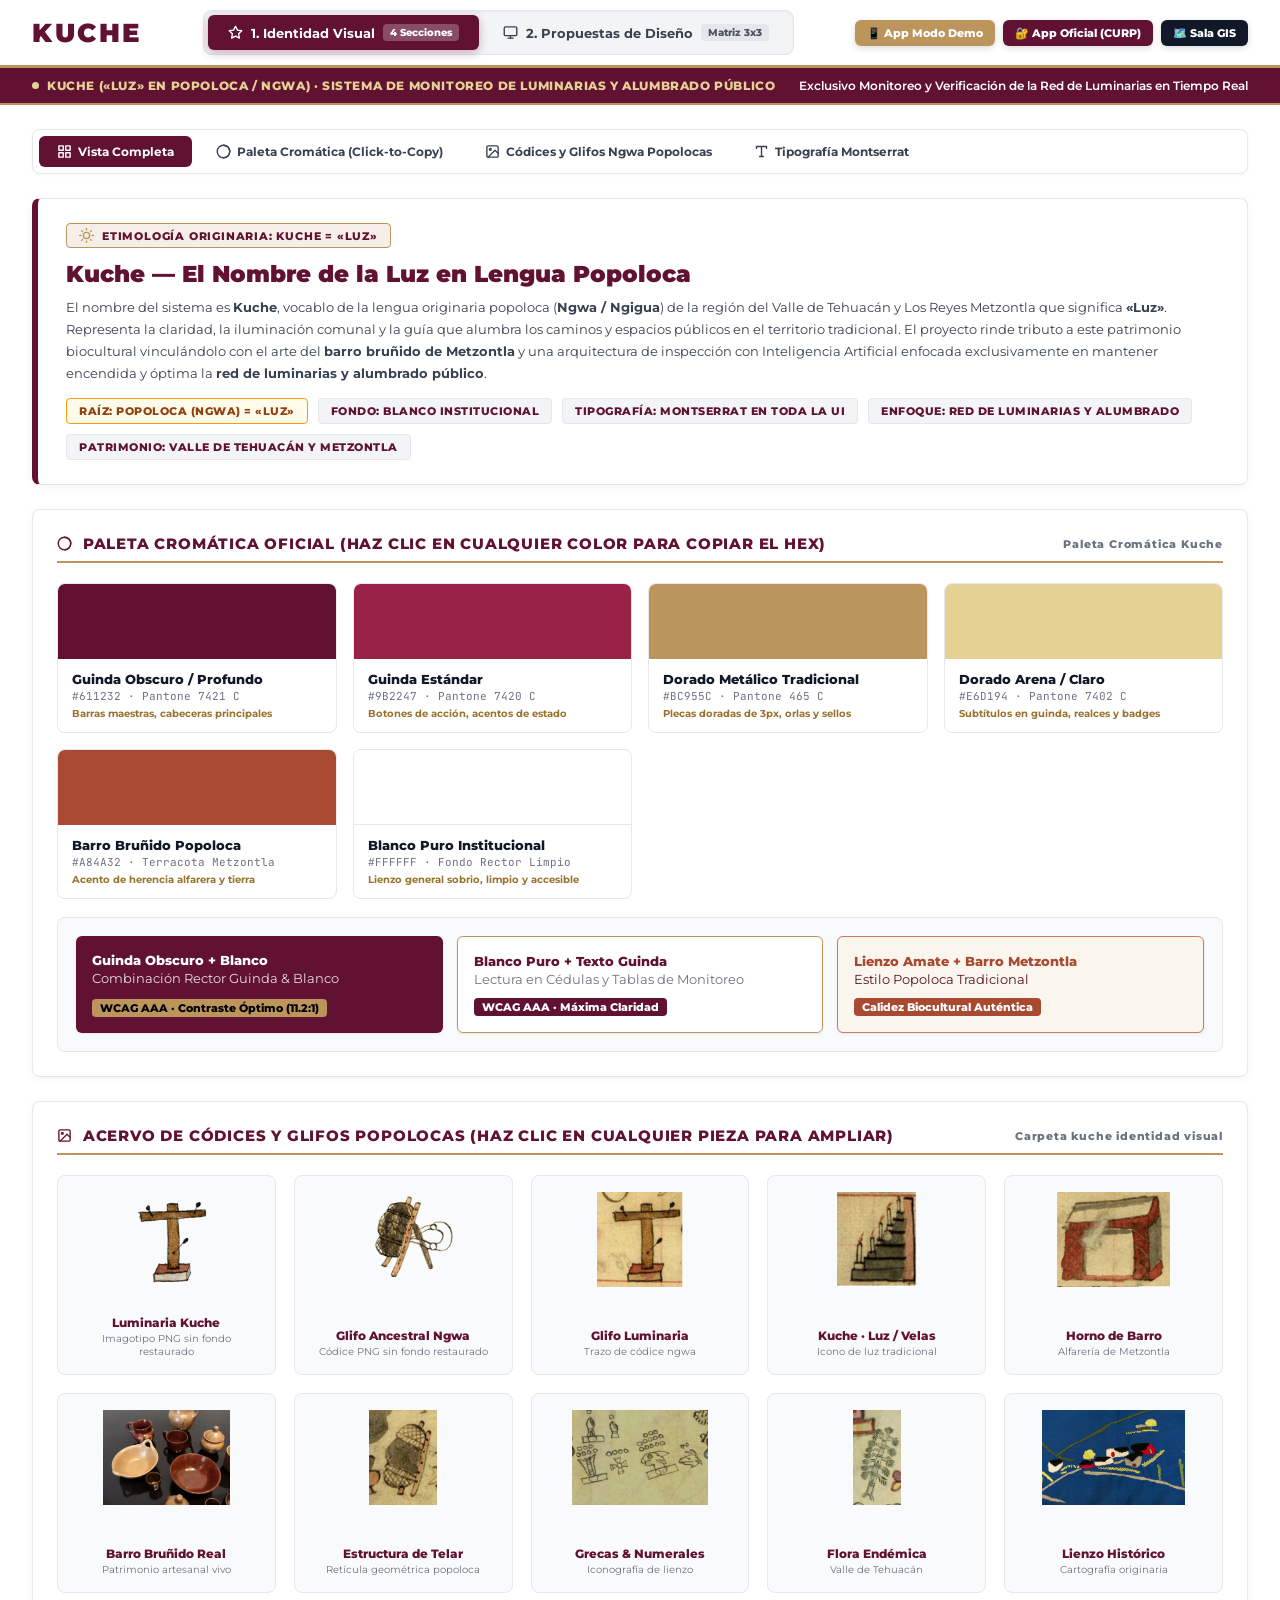
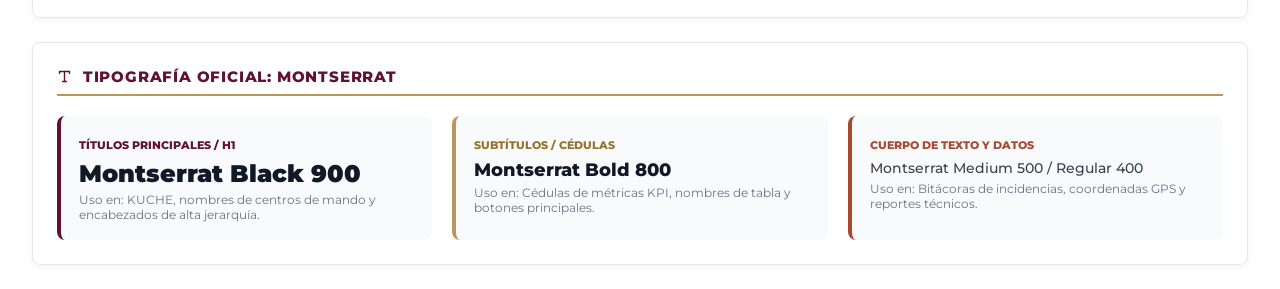
==== commit ac46b99c: "feat: restore original design showroom at index.html, add demo app (app.html), official CURP app (po" ====
--- a/index.html
+++ b/index.html
@@ -2,251 +2,3386 @@
 <html lang="es">
 <head>
   <meta charset="utf-8">
-  <meta name="viewport" content="width=device-width, initial-scale=1, maximum-scale=1, user-scalable=no">
-  <title>KUCHE — Monitoreo de Luminarias</title>
-  
-  <!-- PWA & Meta Tags -->
-  <link rel="manifest" href="./static/manifest.json">
-  <meta name="theme-color" content="#611232">
-  <meta name="apple-mobile-web-app-capable" content="yes">
-  <meta name="apple-mobile-web-app-status-bar-style" content="default">
-  <meta name="apple-mobile-web-app-title" content="KUCHE">
-  <link rel="apple-touch-icon" href="./static/icons/apple-touch-icon.png">
-  <link rel="icon" type="image/png" sizes="192x192" href="./static/icons/icon-192.png">
-  
-  <!-- Tipografía Montserrat -->
+  <meta name="viewport" content="width=device-width, initial-scale=1">
+  <title>KUCHE — Sistema de Monitoreo de Luminarias</title>
   <link rel="preconnect" href="https://fonts.googleapis.com">
-  <link href="https://fonts.googleapis.com/css2?family=Montserrat:wght@400;500;600;700;800;900&display=swap" rel="stylesheet">
-  <link rel="stylesheet" href="./static/styles.css?v=7.0">
+  <link href="https://fonts.googleapis.com/css2?family=Montserrat:ital,wght@0,300;0,400;0,500;0,600;0,700;0,800;0,900;1,400;1,700&family=JetBrains+Mono:wght@400;500;700&display=swap" rel="stylesheet">
+  <link rel="stylesheet" href="https://unpkg.com/leaflet@1.9.4/dist/leaflet.css"/>
+  <script src="https://unpkg.com/leaflet@1.9.4/dist/leaflet.js"></script>
+
+  <style>
+    *, *::before, *::after {
+      box-sizing: border-box;
+      margin: 0;
+      padding: 0;
+    }
+
+    /* ═══════════════════════════════════════════════════════════════════
+       SISTEMAS CROMÁTICOS Y MATRIZ DE 3 ESTILOS VISUALES
+       ═══════════════════════════════════════════════════════════════════ */
+    :root {
+      --clr-guinda-dark: #611232;          /* Pantone 7421 C */
+      --clr-guinda-std: #9B2247;           /* Pantone 7420 C */
+      --clr-guinda-hover: #7e1741;
+      --clr-guinda-subtle: #fbf2f5;
+      --clr-dorado-metal: #BC955C;         /* Pantone 465 C */
+      --clr-dorado-arena: #E6D194;         /* Pantone 7402 C */
+      --clr-dorado-dark: #98732E;
+      --clr-terracota: #A84A32;            /* Barro Metzontla */
+      --clr-arcilla: #C87D55;
+      --clr-blanco: #FFFFFF;
+      --clr-gris-base: #F4F6F9;
+      --clr-gris-borde: #E5E7EB;
+      --clr-texto-titulos: #111827;
+      --clr-texto-cuerpo: #374151;
+      --clr-texto-muted: #6B7280;
+    }
+
+    /* ─── ESTILO VISUAL 1: INSTITUCIONAL CLÁSICO (GUINDA Y DORADO) ─── */
+    body.skin-clasico {
+      --canvas-bg: #FFFFFF;
+      --header-bg: #FFFFFF;
+      --header-text: #111827;
+      --header-border-bot: 3px solid #BC955C;
+      --panel-bg: #FFFFFF;
+      --panel-border: #E5E7EB;
+      --card-bg: #FFFFFF;
+      --card-hover: #F8F9FA;
+      --card-border: #E5E7EB;
+      --card-shadow: 0 1px 3px rgba(0, 0, 0, 0.08);
+      --btn-primary-bg: #9B2247;
+      --btn-primary-hover: #7e1741;
+      --btn-primary-text: #FFFFFF;
+      --btn-border: #BC955C;
+      --btn-radius: 4px;
+      --accent-color: #611232;
+      --highlight-color: #BC955C;
+      --hud-line: #BC955C;
+      --hud-tag-bg: #611232;
+      --kpi-num: #611232;
+      --kpi-bg: #F9FAFB;
+      --substrip-bg: #611232;
+      --substrip-text: #FFFFFF;
+      --badge-accent-bg: #FDF2F4;
+      --tag-skin-label: "Estilo Visual: Institucional Clásico (Guinda & Dorado)";
+    }
+
+    /* ─── ESTILO VISUAL 2: FUSIÓN CONTEMPORÁNEA (GEOMETRÍA RECTILÍNEA Y BORDES 6PX — CERO CÍRCULOS NI REDONDEOS) ─── */
+    body.skin-fusion {
+      --canvas-bg: #F4F6F9;
+      --header-bg: #FFFFFF;
+      --header-text: #111827;
+      --header-border-bot: 3px solid #E6D194;
+      --panel-bg: #FFFFFF;
+      --panel-border: #E2E8F0;
+      --card-bg: #FFFFFF;
+      --card-hover: #FFF9FA;
+      --card-border: #E2E8F0;
+      --card-shadow: 0 4px 16px rgba(97, 18, 50, 0.08);
+      --btn-primary-bg: linear-gradient(135deg, #9B2247 0%, #611232 100%);
+      --btn-primary-hover: linear-gradient(135deg, #b42753 0%, #7e1741 100%);
+      --btn-primary-text: #FFFFFF;
+      --btn-border: #E6D194;
+      --btn-radius: 6px;
+      --accent-color: #9B2247;
+      --highlight-color: #E6D194;
+      --hud-line: #E6D194;
+      --hud-tag-bg: #4A0D26;
+      --kpi-num: #9B2247;
+      --kpi-bg: #FFFFFF;
+      --substrip-bg: linear-gradient(90deg, #4A0D26 0%, #611232 100%);
+      --substrip-text: #FFFFFF;
+      --badge-accent-bg: #FFF1F2;
+      --tag-skin-label: "Estilo Visual: Fusión Contemporánea (Geometría Rectilínea 6px — Cero Círculos ni Redondeos)";
+    }
+
+    /* ─── ESTILO VISUAL 3: RAÍZ POPOLOCA & BARRO METZONTLA (TERRACOTA & ARCILLA) ─── */
+    body.skin-popoloca {
+      --canvas-bg: #FBF9F5;
+      --header-bg: #FFFFFF;
+      --header-text: #1F2937;
+      --header-border-bot: 3px solid #A84A32;
+      --panel-bg: #FFFFFF;
+      --panel-border: #E8DEC8;
+      --card-bg: #FFFFFF;
+      --card-hover: #FDFBF7;
+      --card-border: #E8DEC8;
+      --card-shadow: 0 4px 14px rgba(168, 74, 50, 0.08);
+      --btn-primary-bg: #A84A32;
+      --btn-primary-hover: #8F3B25;
+      --btn-primary-text: #FFFFFF;
+      --btn-border: #C87D55;
+      --btn-radius: 8px;
+      --accent-color: #A84A32;
+      --highlight-color: #C87D55;
+      --hud-line: #C87D55;
+      --hud-tag-bg: #7E2B18;
+      --kpi-num: #A84A32;
+      --kpi-bg: #FBF7F0;
+      --substrip-bg: #4A1A1A;
+      --substrip-text: #FFFFFF;
+      --badge-accent-bg: #FDF4EB;
+      --tag-skin-label: "Estilo Visual: Raíz Popoloca & Barro Metzontla (Terracota & Arcilla)";
+    }
+    
+    /* ─── SOBREESCRITURAS ESTRICTAS PARA ESTILO B (CERO CÍRCULOS NI REDONDEOS EXCESIVOS) ─── */
+    body.skin-fusion .app-badge-pill,
+    body.skin-fusion .hub-pill-btn,
+    body.skin-fusion .hub-pill-selector,
+    body.skin-fusion .main-tab-link,
+    body.skin-fusion .main-nav-tabs,
+    body.skin-fusion .identity-subnav-btn,
+    body.skin-fusion .filter-chip-btn,
+    body.skin-fusion .monitoreo-status-badge,
+    body.skin-fusion .btn-submit-action-styled,
+    body.skin-fusion .phone-mockup-wrapper,
+    body.skin-fusion .app-mode-tab,
+    body.skin-fusion .app-segmented-tabs-container,
+    body.skin-fusion .app-cam-toggle,
+    body.skin-fusion .app-btn-record,
+    body.skin-fusion .badge-chip-spec,
+    body.skin-fusion .app-hud-tag,
+    body.skin-fusion .app-bottom-sheet,
+    body.skin-fusion .app-report-panel,
+    body.skin-fusion .brand-img-wrap,
+    body.skin-fusion .btn-nav-map-pill,
+    body.skin-fusion .app-chip-floating,
+    body.skin-fusion .app-floating-top-island,
+    body.skin-fusion .app-inclinometer-hud,
+    body.skin-fusion .app-crew-header,
+    body.skin-fusion .app-crew-target-card,
+    body.skin-fusion .hero-identity-box .hero-img-col {
+      border-radius: 6px !important;
+    }
+    body.skin-fusion .logo-disp-medallion .brand-img-wrap {
+      border-radius: 6px !important;
+      outline: 2px solid var(--clr-dorado-arena) !important;
+    }
+    body.skin-fusion .color-dot-indicator {
+      border-radius: 2px !important;
+    }
+
+    body {
+      font-family: 'Montserrat', sans-serif;
+      background: var(--canvas-bg);
+      color: var(--clr-texto-cuerpo);
+      min-height: 100vh;
+      display: flex;
+      flex-direction: column;
+      overflow-x: hidden;
+      -webkit-font-smoothing: antialiased;
+      transition: background 0.3s ease;
+    }
+
+    /* Iconos SVG Institucionales (Sin Emojis) */
+    .svg-ico {
+      width: 15px;
+      height: 15px;
+      stroke-width: 2.2;
+      stroke: currentColor;
+      fill: none;
+      stroke-linecap: round;
+      stroke-linejoin: round;
+      display: inline-block;
+      vertical-align: -2px;
+    }
+
+    /* ═══════════════════════════════════════════════════════════════════
+       1. BARRA SUPERIOR MASTER — LOGO KUCHE Y DISPOSICIONES
+       ═══════════════════════════════════════════════════════════════════ */
+    .master-nav-header {
+      background: var(--header-bg);
+      border-bottom: var(--header-border-bot);
+      padding: 10px 32px;
+      display: flex;
+      align-items: center;
+      justify-content: space-between;
+      flex-wrap: wrap;
+      gap: 16px;
+      position: sticky;
+      top: 0;
+      z-index: 5000;
+      box-shadow: 0 2px 12px rgba(0, 0, 0, 0.06);
+      transition: background 0.3s ease, border-color 0.3s ease;
+    }
+
+    /* ── MARCA CABECERA LIMPIA: TEXTO PURO "KUCHE" ── */
+    .header-brand-clean {
+      display: flex;
+      align-items: center;
+      gap: 12px;
+    }
+
+    .brand-kuche-wordmark {
+      font-family: 'Montserrat', sans-serif;
+      font-size: 26px;
+      font-weight: 900;
+      letter-spacing: 2.5px;
+      color: var(--accent-color);
+      text-transform: uppercase;
+      line-height: 1;
+      user-select: none;
+      transition: color 0.3s ease;
+    }
+
+
+    /* ── NAVEGACIÓN POR MENÚS PRINCIPALES (ULTRA INTERACTIVA Y MODERNA) ── */
+    .main-nav-tabs {
+      display: flex;
+      background: #F3F4F6;
+      border: 1px solid var(--clr-gris-borde);
+      padding: 4px;
+      border-radius: 8px;
+      gap: 4px;
+      box-shadow: inset 0 1px 3px rgba(0, 0, 0, 0.05);
+    }
+
+    .main-tab-link {
+      background: transparent;
+      border: none;
+      color: var(--clr-texto-cuerpo);
+      padding: 9px 20px;
+      font-size: 13px;
+      font-weight: 700;
+      border-radius: 6px;
+      cursor: pointer;
+      font-family: 'Montserrat', sans-serif;
+      transition: all 0.22s cubic-bezier(0.4, 0, 0.2, 1);
+      display: flex;
+      align-items: center;
+      gap: 8px;
+      position: relative;
+    }
+
+    .main-tab-link:hover {
+      color: var(--clr-guinda-dark);
+      background: rgba(255, 255, 255, 0.8);
+      transform: translateY(-1px);
+    }
+
+    .main-tab-link.active {
+      background: var(--accent-color);
+      color: #FFFFFF;
+      box-shadow: 0 3px 10px rgba(97, 18, 50, 0.3);
+    }
+
+    .main-tab-link .badge-counter {
+      background: rgba(255, 255, 255, 0.25);
+      font-size: 10px;
+      padding: 2px 7px;
+      border-radius: 4px;
+      font-weight: 800;
+    }
+    .main-tab-link:not(.active) .badge-counter {
+      background: #E5E7EB;
+      color: #4B5563;
+    }
+
+    /* Telemetría y Acciones Rápidas en el Header */
+    .header-quick-actions {
+      display: flex;
+      align-items: center;
+      gap: 12px;
+    }
+
+    .monitoreo-status-badge {
+      display: flex;
+      align-items: center;
+      gap: 7px;
+      background: #ECFDF5;
+      border: 1px solid #10B981;
+      color: #065F46;
+      font-size: 11px;
+      font-weight: 800;
+      padding: 6px 12px;
+      border-radius: 6px;
+      letter-spacing: 0.3px;
+    }
+
+    .monitoreo-status-badge::before {
+      content: "";
+      width: 8px;
+      height: 8px;
+      border-radius: 50%;
+      background: #10B981;
+      box-shadow: 0 0 6px #10B981;
+      animation: pulse 1.8s infinite;
+    }
+
+    @keyframes pulse {
+      0% { opacity: 1; transform: scale(1); }
+      50% { opacity: 0.4; transform: scale(0.85); }
+      100% { opacity: 1; transform: scale(1); }
+    }
+
+
+    /* ─── PLECA DE ESTADO SUB-HEADER ─── */
+    .status-strip-official {
+      background: var(--substrip-bg);
+      border-bottom: 2px solid var(--highlight-color);
+      padding: 10px 32px;
+      display: flex;
+      align-items: center;
+      justify-content: space-between;
+      color: var(--substrip-text);
+      font-size: 12px;
+      font-weight: 600;
+      flex-wrap: wrap;
+      gap: 8px;
+      transition: background 0.3s ease;
+    }
+
+    .status-strip-official .tag-current {
+      color: var(--clr-dorado-arena);
+      font-weight: 800;
+      text-transform: uppercase;
+      letter-spacing: 0.6px;
+      display: flex;
+      align-items: center;
+      gap: 8px;
+    }
+
+    .status-strip-official .tag-current::before {
+      content: "";
+      width: 7px;
+      height: 7px;
+      border-radius: 50%;
+      background: var(--clr-dorado-arena);
+    }
+
+
+    /* ─── LIENZO GENERAL DE CONTENIDO ─── */
+    .viewport-canvas {
+      flex: 1;
+      padding: 24px 32px;
+      max-width: 1720px;
+      margin: 0 auto;
+      width: 100%;
+    }
+
+    .app-section-pane {
+      display: none;
+      animation: paneFadeIn 0.25s ease-out;
+    }
+
+    .app-section-pane.active {
+      display: block;
+    }
+
+    @keyframes paneFadeIn {
+      from { opacity: 0; transform: translateY(8px); }
+      to { opacity: 1; transform: translateY(0); }
+    }
+
+
+    /* ═══════════════════════════════════════════════════════════════════
+       MENÚ 1: IDENTIDAD VISUAL & PATRIMONIO (INTERACTIVO CON SUB-MENÚS)
+       ═══════════════════════════════════════════════════════════════════ */
+    .identity-stack {
+      display: flex;
+      flex-direction: column;
+      gap: 24px;
+    }
+
+    .identity-subnav-bar {
+      display: flex;
+      background: #FFFFFF;
+      border: 1px solid var(--clr-gris-borde);
+      border-radius: 8px;
+      padding: 6px;
+      gap: 6px;
+      box-shadow: 0 1px 4px rgba(0,0,0,0.04);
+      flex-wrap: wrap;
+    }
+
+    .identity-subnav-btn {
+      background: transparent;
+      border: none;
+      padding: 8px 18px;
+      font-size: 12px;
+      font-weight: 700;
+      color: var(--clr-texto-cuerpo);
+      border-radius: 6px;
+      cursor: pointer;
+      font-family: 'Montserrat', sans-serif;
+      transition: all 0.2s ease;
+      display: flex;
+      align-items: center;
+      gap: 6px;
+    }
+
+    .identity-subnav-btn:hover {
+      background: #F3F4F6;
+      color: var(--accent-color);
+    }
+
+    .identity-subnav-btn.active {
+      background: var(--accent-color);
+      color: #FFFFFF;
+    }
+
+    /* Hero de Identidad Cultural Kuche */
+    .hero-identity-box {
+      background: #FFFFFF;
+      border: 1px solid var(--clr-gris-borde);
+      border-left: 6px solid var(--accent-color);
+      border-radius: 8px;
+      padding: 24px 28px;
+      box-shadow: 0 2px 12px rgba(0, 0, 0, 0.05);
+    }
+
+    .hero-text-content h2 {
+      font-size: 23px;
+      font-weight: 900;
+      color: var(--accent-color);
+      margin-bottom: 8px;
+    }
+
+    .hero-text-content p {
+      font-size: 13px;
+      line-height: 1.7;
+      color: var(--clr-texto-cuerpo);
+      margin-bottom: 14px;
+    }
+
+    .chips-spec-row {
+      display: flex;
+      gap: 10px;
+      flex-wrap: wrap;
+    }
+
+    .badge-chip-spec {
+      background: #F3F4F6;
+      border: 1px solid var(--clr-gris-borde);
+      color: var(--accent-color);
+      padding: 5px 12px;
+      border-radius: 4px;
+      font-size: 11px;
+      font-weight: 800;
+      text-transform: uppercase;
+      letter-spacing: 0.5px;
+    }
+
+    /* Muestras de Color Interactivas con Click-to-Copy */
+    .content-card-box {
+      background: #FFFFFF;
+      border: 1px solid var(--clr-gris-borde);
+      border-radius: 8px;
+      padding: 24px;
+      box-shadow: 0 2px 10px rgba(0, 0, 0, 0.05);
+    }
+
+    .box-heading-title {
+      font-size: 15px;
+      font-weight: 800;
+      color: var(--accent-color);
+      text-transform: uppercase;
+      letter-spacing: 0.8px;
+      border-bottom: 2px solid var(--highlight-color);
+      padding-bottom: 8px;
+      margin-bottom: 20px;
+      display: flex;
+      align-items: center;
+      justify-content: space-between;
+    }
+
+    .swatches-palette-grid {
+      display: grid;
+      grid-template-columns: repeat(auto-fit, minmax(230px, 1fr));
+      gap: 16px;
+    }
+
+    .color-swatch-interactive {
+      border: 1px solid var(--clr-gris-borde);
+      border-radius: 8px;
+      overflow: hidden;
+      background: #FFFFFF;
+      cursor: pointer;
+      transition: all 0.22s cubic-bezier(0.4, 0, 0.2, 1);
+      position: relative;
+    }
+
+    .color-swatch-interactive:hover {
+      transform: translateY(-3px);
+      box-shadow: 0 8px 20px rgba(0, 0, 0, 0.12);
+      border-color: var(--clr-dorado-metal);
+    }
+
+    .swatch-fill {
+      height: 75px;
+      width: 100%;
+      position: relative;
+      display: flex;
+      align-items: center;
+      justify-content: center;
+    }
+
+    .swatch-copy-hint {
+      background: rgba(0, 0, 0, 0.7);
+      color: #FFFFFF;
+      font-size: 11px;
+      font-weight: 800;
+      padding: 5px 12px;
+      border-radius: 4px;
+      opacity: 0;
+      transition: opacity 0.2s;
+    }
+
+    .color-swatch-interactive:hover .swatch-copy-hint {
+      opacity: 1;
+    }
+
+    .swatch-meta {
+      padding: 12px 14px;
+    }
+
+    .swatch-meta strong {
+      font-size: 13px;
+      font-weight: 800;
+      color: var(--clr-texto-titulos);
+      display: block;
+    }
+
+    .swatch-meta span {
+      font-size: 11px;
+      font-family: 'JetBrains Mono', monospace;
+      color: var(--clr-texto-muted);
+      display: block;
+      margin-top: 2px;
+    }
+
+    .swatch-meta small {
+      font-size: 10px;
+      color: var(--clr-dorado-dark);
+      font-weight: 700;
+      display: block;
+      margin-top: 4px;
+    }
+
+    /* Simulador de Contraste en Vivo */
+    .contrast-checker-box {
+      background: #F9FAFB;
+      border: 1px solid var(--clr-gris-borde);
+      border-radius: 8px;
+      padding: 18px;
+      margin-top: 18px;
+      display: grid;
+      grid-template-columns: repeat(auto-fit, minmax(280px, 1fr));
+      gap: 14px;
+    }
+
+    .contrast-sample-item {
+      padding: 16px;
+      border-radius: 6px;
+      display: flex;
+      flex-direction: column;
+      justify-content: space-between;
+      gap: 10px;
+      box-shadow: 0 1px 3px rgba(0,0,0,0.08);
+    }
+
+    /* Galería de Iconografía y Códices Popolocas */
+    .iconography-grid-layout {
+      display: grid;
+      grid-template-columns: repeat(auto-fill, minmax(190px, 1fr));
+      gap: 18px;
+    }
+
+    .asset-thumb-card {
+      background: #F9FAFB;
+      border: 1px solid var(--clr-gris-borde);
+      border-radius: 8px;
+      padding: 16px;
+      text-align: center;
+      transition: all 0.22s cubic-bezier(0.4, 0, 0.2, 1);
+      cursor: pointer;
+      display: flex;
+      flex-direction: column;
+      align-items: center;
+      justify-content: space-between;
+      height: 200px;
+    }
+
+    .asset-thumb-card:hover {
+      border-color: var(--clr-dorado-metal);
+      transform: translateY(-3px);
+      box-shadow: 0 6px 18px rgba(0, 0, 0, 0.1);
+      background: #FFFFFF;
+    }
+
+    .asset-thumb-card img {
+      max-height: 95px;
+      max-width: 100%;
+      object-fit: contain;
+      margin-bottom: 8px;
+      transition: transform 0.2s ease;
+    }
+
+    .asset-thumb-card:hover img {
+      transform: scale(1.05);
+    }
+
+    .asset-thumb-card h4 {
+      font-size: 12px;
+      font-weight: 800;
+      color: var(--accent-color);
+    }
+
+    .asset-thumb-card p {
+      font-size: 10px;
+      color: var(--clr-texto-muted);
+      margin-top: 2px;
+    }
+
+
+    /* ═══════════════════════════════════════════════════════════════════
+       MENÚ 2: MOCKUPS DE DISEÑO — MATRIZ DE CONTROL 3x3 INTERACTIVA
+       (3 DISPOSICIONES ESPACIALES x 3 ESTILOS VISUALES)
+       ═══════════════════════════════════════════════════════════════════ */
+    .mockups-control-hub {
+      background: #FFFFFF;
+      border: 1px solid var(--clr-gris-borde);
+      border-radius: 8px;
+      padding: 18px 24px;
+      margin-bottom: 22px;
+      display: flex;
+      flex-direction: column;
+      gap: 16px;
+      box-shadow: 0 2px 10px rgba(0,0,0,0.05);
+    }
+
+    .hub-row {
+      display: flex;
+      align-items: center;
+      justify-content: space-between;
+      flex-wrap: wrap;
+      gap: 12px;
+    }
+
+    .hub-row-label {
+      font-size: 12px;
+      font-weight: 800;
+      color: var(--accent-color);
+      text-transform: uppercase;
+      letter-spacing: 0.6px;
+      min-width: 220px;
+      display: flex;
+      align-items: center;
+      gap: 8px;
+    }
+
+    .hub-pill-selector {
+      display: flex;
+      background: #F3F4F6;
+      border: 1px solid var(--clr-gris-borde);
+      padding: 4px;
+      border-radius: 8px;
+      gap: 4px;
+      flex-wrap: wrap;
+    }
+
+    .hub-pill-btn {
+      background: transparent;
+      border: none;
+      color: #4B5563;
+      padding: 8px 18px;
+      font-size: 12px;
+      font-weight: 700;
+      border-radius: 6px;
+      cursor: pointer;
+      font-family: 'Montserrat', sans-serif;
+      transition: all 0.2s cubic-bezier(0.4, 0, 0.2, 1);
+      display: flex;
+      align-items: center;
+      gap: 8px;
+    }
+
+    .hub-pill-btn:hover {
+      color: var(--accent-color);
+      background: rgba(255, 255, 255, 0.7);
+    }
+
+    /* Estado Activo para Disposiciones Espaciales */
+    .hub-pill-btn.active-layout {
+      background: var(--accent-color);
+      color: #FFFFFF;
+      border-radius: 6px;
+      box-shadow: 0 2px 8px rgba(97, 18, 50, 0.35);
+    }
+
+    /* Estado Activo para Estilos Visuales */
+    .hub-pill-btn.active-skin {
+      background: var(--clr-dorado-metal);
+      color: #FFFFFF;
+      border-radius: 6px;
+      box-shadow: 0 2px 8px rgba(188, 149, 92, 0.35);
+    }
+
+    /* Estado Activo para Pantallas */
+    .hub-pill-btn.active-screen {
+      background: #111827;
+      color: #FFFFFF;
+      border-radius: 6px;
+    }
+
+    .color-dot-indicator {
+      width: 10px;
+      height: 10px;
+      border-radius: 50%;
+      display: inline-block;
+      border: 1px solid rgba(255,255,255,0.7);
+    }
+
+    /* Acciones Rápidas de Simulación en Mockups */
+    .mockup-tools-strip {
+      display: flex;
+      align-items: center;
+      justify-content: space-between;
+      background: var(--kpi-bg);
+      border: 1px solid var(--panel-border);
+      border-radius: var(--btn-radius);
+      padding: 10px 18px;
+      margin-bottom: 18px;
+      flex-wrap: wrap;
+      gap: 12px;
+    }
+
+    .filter-chip-group {
+      display: flex;
+      gap: 6px;
+    }
+
+    .filter-chip-btn {
+      background: #FFFFFF;
+      border: 1px solid var(--panel-border);
+      color: var(--clr-texto-cuerpo);
+      padding: 5px 12px;
+      font-size: 11px;
+      font-weight: 700;
+      border-radius: var(--btn-radius);
+      cursor: pointer;
+      transition: all 0.2s;
+    }
+
+    .filter-chip-btn:hover, .filter-chip-btn.active {
+      background: var(--accent-color);
+      color: #FFFFFF;
+      border-color: var(--accent-color);
+    }
+
+    /* Contenedores de Disposiciones */
+    .layout-stage-box {
+      display: none;
+    }
+
+    .layout-stage-box.active {
+      display: block;
+    }
+
+
+    /* ─── DISPOSICIÓN 1: TABULAR DE GESTIÓN (55% TABLA / 45% MAPA) ─── */
+    .disp1-frame {
+      background: var(--panel-bg);
+      border: 1px solid var(--panel-border);
+      border-radius: var(--btn-radius);
+      overflow: hidden;
+      box-shadow: var(--card-shadow);
+      transition: all 0.3s ease;
+    }
+
+    .disp1-head {
+      background: var(--accent-color);
+      border-bottom: 3px solid var(--highlight-color);
+      padding: 14px 24px;
+      display: flex;
+      align-items: center;
+      justify-content: space-between;
+      color: #FFFFFF;
+      flex-wrap: wrap;
+      gap: 12px;
+    }
+
+    .disp1-brand-group {
+      display: flex;
+      align-items: center;
+      gap: 14px;
+    }
+
+    .disp1-brand-group img {
+      height: 48px;
+      width: auto;
+      object-fit: contain;
+      filter: drop-shadow(0 2px 4px rgba(0,0,0,0.2));
+    }
+
+    .disp1-brand-group h2 {
+      font-size: 17px;
+      font-weight: 800;
+      letter-spacing: 0.5px;
+    }
+
+    .disp1-kpi-bar {
+      display: grid;
+      grid-template-columns: repeat(4, 1fr);
+      background: var(--kpi-bg);
+      border-bottom: 1px solid var(--panel-border);
+    }
+
+    .disp1-kpi-cell {
+      padding: 16px 20px;
+      border-right: 1px solid var(--panel-border);
+    }
+    .disp1-kpi-cell:last-child { border-right: none; }
+
+    .disp1-kpi-cell span {
+      font-size: 11px;
+      font-weight: 800;
+      color: var(--clr-texto-muted);
+      text-transform: uppercase;
+      display: block;
+      margin-bottom: 4px;
+      letter-spacing: 0.3px;
+    }
+
+    .disp1-kpi-cell strong {
+      font-size: 26px;
+      font-weight: 900;
+      color: var(--kpi-num);
+    }
+
+    .disp1-body-split {
+      display: grid;
+      grid-template-columns: 55% 45%;
+      height: 640px;
+    }
+
+    .disp1-table-col {
+      padding: 20px;
+      border-right: 1px solid var(--panel-border);
+      display: flex;
+      flex-direction: column;
+      background: var(--panel-bg);
+    }
+
+    .table-scroll-wrap {
+      flex: 1;
+      overflow-y: auto;
+      border: 1px solid var(--panel-border);
+      border-radius: var(--btn-radius);
+    }
+
+    .fed-data-table {
+      width: 100%;
+      border-collapse: collapse;
+      font-size: 12px;
+      text-align: left;
+    }
+
+    .fed-data-table th {
+      background: var(--kpi-bg);
+      color: var(--accent-color);
+      font-weight: 800;
+      text-transform: uppercase;
+      font-size: 11px;
+      padding: 12px 14px;
+      border-bottom: 2px solid var(--highlight-color);
+      position: sticky;
+      top: 0;
+      z-index: 10;
+    }
+
+    .fed-data-table td {
+      padding: 12px 14px;
+      border-bottom: 1px solid var(--panel-border);
+    }
+
+    .fed-data-table tr:hover {
+      background: var(--card-hover);
+      cursor: pointer;
+    }
+
+    .badge-el {
+      display: inline-block;
+      padding: 4px 10px;
+      border-radius: var(--btn-radius);
+      font-size: 10px;
+      font-weight: 800;
+      text-transform: uppercase;
+    }
+    .badge-led-clr { background: #FEF3C7; color: #92400E; border: 1px solid #F59E0B; }
+    .badge-luz-clr   { background: #EDE9FE; color: #5B21B6; border: 1px solid #8B5CF6; }
+
+    .disp1-map-col {
+      height: 100%;
+      position: relative;
+    }
+
+    #map-disp-1 {
+      width: 100%;
+      height: 100%;
+    }
+
+
+    /* ─── DISPOSICIÓN 2: CENTRO DE MANDO GIS INMERSIVO (PANTALLA COMPLETA) ─── */
+    .disp2-fullscreen-shell {
+      position: relative;
+      height: 760px;
+      border-radius: var(--btn-radius);
+      overflow: hidden;
+      border: 2px solid var(--highlight-color);
+      box-shadow: 0 8px 30px rgba(0, 0, 0, 0.12);
+    }
+
+    #map-disp-2 {
+      width: 100%;
+      height: 100%;
+      z-index: 1;
+    }
+
+    .disp2-top-island {
+      position: absolute;
+      top: 16px;
+      left: 20px;
+      right: 20px;
+      z-index: 1000;
+      background: rgba(255, 255, 255, 0.96);
+      backdrop-filter: blur(12px);
+      border: 1px solid var(--highlight-color);
+      border-radius: 12px;
+      padding: 12px 24px;
+      display: flex;
+      align-items: center;
+      justify-content: space-between;
+      box-shadow: 0 4px 20px rgba(97, 18, 50, 0.12);
+      flex-wrap: wrap;
+      gap: 12px;
+    }
+
+    .disp2-dock-lateral {
+      position: absolute;
+      top: 92px;
+      left: 20px;
+      width: 370px;
+      bottom: 24px;
+      z-index: 1000;
+      background: rgba(255, 255, 255, 0.96);
+      backdrop-filter: blur(12px);
+      border: 1px solid var(--panel-border);
+      border-radius: 12px;
+      display: flex;
+      flex-direction: column;
+      overflow: hidden;
+      box-shadow: 0 8px 30px rgba(0, 0, 0, 0.15);
+    }
+
+    .disp2-dock-head {
+      background: var(--accent-color);
+      color: #FFFFFF;
+      padding: 14px 18px;
+      display: flex;
+      align-items: center;
+      justify-content: space-between;
+      font-size: 13px;
+      font-weight: 800;
+      border-bottom: 2px solid var(--highlight-color);
+    }
+
+    .disp2-card-feed {
+      flex: 1;
+      overflow-y: auto;
+      padding: 14px;
+      display: flex;
+      flex-direction: column;
+      gap: 12px;
+    }
+
+    .disp2-item {
+      background: #FFFFFF;
+      border: 1px solid var(--card-border);
+      border-radius: 8px;
+      padding: 14px;
+      cursor: pointer;
+      transition: all 0.2s;
+    }
+
+    .disp2-item:hover {
+      border-color: var(--highlight-color);
+      transform: translateY(-2px);
+      box-shadow: 0 4px 14px rgba(97, 18, 50, 0.1);
+    }
+
+
+    /* ─── DISPOSICIÓN 3: TRÍPTICO MODULAR TERRITORIAL POPOLOCA ─── */
+    .disp3-triptico-shell {
+      background: var(--canvas-bg);
+      border: 2px solid var(--highlight-color);
+      border-radius: 10px;
+      overflow: hidden;
+      box-shadow: 0 6px 24px rgba(168, 74, 50, 0.15);
+      display: flex;
+      flex-direction: column;
+      height: 780px;
+    }
+
+    .disp3-head {
+      background: var(--accent-color);
+      border-bottom: 3px solid var(--highlight-color);
+      padding: 14px 24px;
+      display: flex;
+      align-items: center;
+      justify-content: space-between;
+      color: #FFFFFF;
+      flex-wrap: wrap;
+      gap: 12px;
+    }
+
+    .disp3-grid-3cols {
+      display: grid;
+      grid-template-columns: 300px 1fr 350px;
+      height: calc(100% - 74px);
+    }
+
+    .disp3-catalogo-pane {
+      background: var(--panel-bg);
+      border-right: 2px solid var(--panel-border);
+      padding: 18px;
+      overflow-y: auto;
+      display: flex;
+      flex-direction: column;
+      gap: 16px;
+    }
+
+    .disp3-cat-item {
+      background: var(--card-hover);
+      border: 1px solid var(--card-border);
+      border-radius: 8px;
+      padding: 14px;
+      text-align: center;
+      transition: all 0.2s;
+    }
+
+    .disp3-cat-item img {
+      max-height: 75px;
+      margin-bottom: 8px;
+      object-fit: contain;
+    }
+
+    .disp3-map-pane {
+      height: 100%;
+      position: relative;
+    }
+
+    #map-disp-3 {
+      width: 100%;
+      height: 100%;
+    }
+
+    .disp3-bitacora-pane {
+      background: var(--panel-bg);
+      border-left: 2px solid var(--panel-border);
+      display: flex;
+      flex-direction: column;
+      overflow: hidden;
+    }
+
+    .disp3-bitacora-head {
+      background: var(--kpi-bg);
+      border-bottom: 2px solid var(--highlight-color);
+      padding: 14px 18px;
+      font-size: 12px;
+      font-weight: 900;
+      color: var(--accent-color);
+      text-transform: uppercase;
+      letter-spacing: 0.5px;
+    }
+
+    .disp3-bitacora-list {
+      flex: 1;
+      overflow-y: auto;
+      padding: 14px;
+      display: flex;
+      flex-direction: column;
+      gap: 12px;
+    }
+
+    .disp3-log-box {
+      background: #FFFFFF;
+      border: 1px solid var(--card-border);
+      border-left: 4px solid var(--accent-color);
+      border-radius: 6px;
+      padding: 14px;
+      cursor: pointer;
+      transition: all 0.2s;
+    }
+
+    .disp3-log-box:hover {
+      transform: translateX(3px);
+      box-shadow: 0 3px 10px rgba(0,0,0,0.06);
+    }
+
+
+    /* ─── APP MÓVIL: 3 DISPOSICIONES REALISTAS CONMUTABLES ─── */
+    .apps-horizontal-showcase {
+      display: grid;
+      grid-template-columns: repeat(auto-fit, minmax(360px, 1fr));
+      gap: 28px;
+      justify-items: center;
+      width: 100%;
+    }
+
+    .phone-mockup-wrapper {
+      width: 100%;
+      max-width: 395px;
+      background: var(--canvas-bg);
+      border: 2px solid var(--clr-gris-borde);
+      border-radius: 12px;
+      overflow: hidden;
+      box-shadow: 0 16px 40px rgba(0, 0, 0, 0.12);
+      display: flex;
+      flex-direction: column;
+      height: 765px;
+      transition: all 0.3s ease;
+      position: relative;
+    }
+
+    body.skin-clasico .phone-mockup-wrapper {
+      border-radius: 8px;
+      border-color: #E5E7EB;
+    }
+
+    body.skin-fusion .phone-mockup-wrapper {
+      border-radius: 6px;
+      border-color: #E2E8F0;
+      box-shadow: 0 16px 40px rgba(97, 18, 50, 0.1);
+    }
+
+    body.skin-popoloca .phone-mockup-wrapper {
+      border-radius: 10px;
+      border-color: #E8DEC8;
+    }
+
+    .phone-top-title {
+      background: #F3F4F6;
+      border-bottom: 1px solid var(--clr-gris-borde);
+      padding: 10px 12px;
+      text-align: center;
+      font-size: 11px;
+      font-weight: 800;
+      color: var(--accent-color);
+      text-transform: uppercase;
+      letter-spacing: 0.5px;
+      display: flex;
+      align-items: center;
+      justify-content: space-between;
+    }
+
+    .phone-top-title .disp-badge {
+      background: var(--accent-color);
+      color: #FFFFFF;
+      font-size: 9px;
+      padding: 2px 7px;
+      border-radius: var(--btn-radius);
+    }
+
+    /* ── Componentes de la App Móvil Realista ── */
+    .app-mobile-header {
+      background: var(--header-bg);
+      border-bottom: 2px solid var(--highlight-color);
+      padding: 10px 14px;
+      display: flex;
+      align-items: center;
+      justify-content: space-between;
+      color: var(--clr-texto-titulos);
+      z-index: 10;
+    }
+
+    .app-brand-left {
+      display: flex;
+      align-items: center;
+      gap: 9px;
+    }
+
+    .app-brand-left img {
+      height: 28px;
+      width: auto;
+      object-fit: contain;
+    }
+
+    .app-brand-titles h1 {
+      font-size: 13px;
+      font-weight: 900;
+      color: var(--accent-color);
+      letter-spacing: 0.5px;
+      line-height: 1.1;
+    }
+
+    .app-brand-titles p {
+      font-size: 9.5px;
+      color: var(--clr-texto-muted);
+      font-weight: 600;
+    }
+
+    .btn-nav-map-pill {
+      display: inline-flex;
+      align-items: center;
+      gap: 5px;
+      background: var(--badge-accent-bg);
+      color: var(--accent-color);
+      border: 1px solid var(--btn-border);
+      padding: 4px 10px;
+      border-radius: var(--btn-radius);
+      font-size: 10px;
+      font-weight: 800;
+      text-decoration: none;
+      cursor: pointer;
+      transition: all 0.2s;
+    }
+
+    .btn-nav-map-pill:hover {
+      background: var(--accent-color);
+      color: #FFFFFF;
+    }
+
+    /* Tabs Segmentados (Modo Video, Foto, Manual) */
+    .app-segmented-tabs-container {
+      display: flex;
+      align-items: center;
+      justify-content: space-between;
+      gap: 6px;
+      background: var(--panel-bg);
+      border: 1px solid var(--panel-border);
+      padding: 4px;
+      border-radius: var(--btn-radius);
+      margin: 10px 12px 6px;
+    }
+
+    .app-segmented-control {
+      display: flex;
+      gap: 4px;
+      flex: 1;
+    }
+
+    .app-mode-tab {
+      flex: 1;
+      display: flex;
+      align-items: center;
+      justify-content: center;
+      gap: 5px;
+      padding: 6px 4px;
+      font-size: 10.5px;
+      font-weight: 700;
+      font-family: 'Montserrat', sans-serif;
+      border: none;
+      border-radius: var(--btn-radius);
+      background: transparent;
+      color: var(--clr-texto-muted);
+      cursor: pointer;
+      transition: all 0.2s;
+    }
+
+    .app-mode-tab.active {
+      background: var(--accent-color);
+      color: #FFFFFF;
+      box-shadow: 0 2px 6px rgba(0,0,0,0.15);
+    }
+
+    .app-cam-toggle {
+      display: inline-flex;
+      align-items: center;
+      gap: 4px;
+      background: #ECFDF5;
+      border: 1px solid #10B981;
+      color: #065F46;
+      font-size: 9.5px;
+      font-weight: 800;
+      padding: 5px 8px;
+      border-radius: var(--btn-radius);
+      cursor: pointer;
+    }
+
+    /* Visor de Cámara y Canvas IA */
+    .app-visor-box {
+      position: relative;
+      background: #0B1120;
+      overflow: hidden;
+      border: 2px solid var(--hud-line);
+      border-radius: var(--btn-radius);
+      margin: 6px 12px;
+      display: flex;
+      flex-direction: column;
+      justify-content: space-between;
+    }
+
+    /* Retículas tácticas en las 4 esquinas */
+    .app-hud-bracket {
+      position: absolute;
+      width: 14px;
+      height: 14px;
+      border-color: var(--hud-line);
+      border-style: solid;
+      pointer-events: none;
+      z-index: 5;
+    }
+    .hud-tl { top: 8px; left: 8px; border-width: 2.5px 0 0 2.5px; }
+    .hud-tr { top: 8px; right: 8px; border-width: 2.5px 2.5px 0 0; }
+    .hud-bl { bottom: 8px; left: 8px; border-width: 0 0 2.5px 2.5px; }
+    .hud-br { bottom: 8px; right: 8px; border-width: 0 2.5px 2.5px 0; }
+
+    /* Bounding Box YOLO */
+    .app-yolo-box {
+      position: absolute;
+      border: 2px dashed var(--hud-line);
+      background: rgba(188, 149, 92, 0.12);
+      z-index: 4;
+      pointer-events: none;
+      animation: pulseBox 2s infinite ease-in-out;
+    }
+
+    @keyframes pulseBox {
+      0% { border-color: var(--hud-line); box-shadow: 0 0 4px rgba(230, 209, 148, 0.3); }
+      50% { border-color: #FFFFFF; box-shadow: 0 0 12px rgba(255, 255, 255, 0.6); }
+      100% { border-color: var(--hud-line); box-shadow: 0 0 4px rgba(230, 209, 148, 0.3); }
+    }
+
+    .app-hud-tag {
+      position: absolute;
+      top: -20px;
+      left: 0;
+      background: var(--hud-tag-bg);
+      color: #FFFFFF;
+      font-size: 9px;
+      font-weight: 800;
+      padding: 2px 7px;
+      border-radius: var(--btn-radius);
+      white-space: nowrap;
+      letter-spacing: 0.5px;
+      border: 1px solid var(--hud-line);
+    }
+
+    /* Láser de Escaneo */
+    .app-scan-laser {
+      position: absolute;
+      left: 0;
+      right: 0;
+      height: 2px;
+      background: linear-gradient(90deg, transparent 0%, var(--highlight-color) 50%, transparent 100%);
+      box-shadow: 0 0 8px var(--highlight-color);
+      z-index: 3;
+      animation: scanMotion 2.4s infinite ease-in-out;
+      pointer-events: none;
+    }
+
+    @keyframes scanMotion {
+      0% { top: 12%; opacity: 0.8; }
+      50% { top: 82%; opacity: 1; }
+      100% { top: 12%; opacity: 0.8; }
+    }
+
+    /* Barra de Progreso de Grabación 10s */
+    .app-progress-bar {
+      height: 4px;
+      background: rgba(255, 255, 255, 0.2);
+      width: 100%;
+      position: absolute;
+      bottom: 0;
+      left: 0;
+      z-index: 6;
+    }
+    .app-progress-fill {
+      height: 100%;
+      background: var(--highlight-color);
+      width: 65%;
+      animation: progressRecord 10s infinite linear;
+    }
+
+    @keyframes progressRecord {
+      0% { width: 0%; }
+      100% { width: 100%; }
+    }
+
+    /* Botón de Grabación / Acción Primaria */
+    .app-btn-record {
+      display: flex;
+      align-items: center;
+      justify-content: center;
+      gap: 8px;
+      background: var(--btn-primary-bg);
+      color: var(--btn-primary-text);
+      border: 2px solid var(--btn-border);
+      padding: 10px 14px;
+      border-radius: var(--btn-radius);
+      font-size: 11.5px;
+      font-weight: 800;
+      font-family: 'Montserrat', sans-serif;
+      cursor: pointer;
+      margin: 4px 12px;
+      transition: all 0.2s;
+    }
+
+    .app-btn-record:hover {
+      filter: brightness(1.1);
+      box-shadow: 0 3px 10px rgba(0,0,0,0.2);
+    }
+
+    .app-rec-pulse {
+      width: 9px;
+      height: 9px;
+      border-radius: 2px;
+      background: #EF4444;
+      animation: pulseRec 1.2s infinite;
+    }
+
+    @keyframes pulseRec {
+      0% { transform: scale(1); opacity: 1; }
+      50% { transform: scale(1.3); opacity: 0.4; }
+      100% { transform: scale(1); opacity: 1; }
+    }
+
+    /* Panel de Reporte e Incidencia Detectada */
+    .app-report-panel {
+      background: var(--panel-bg);
+      border: 1px solid var(--panel-border);
+      border-radius: var(--btn-radius);
+      margin: 6px 12px 8px;
+      padding: 10px 12px;
+      display: flex;
+      flex-direction: column;
+      gap: 7px;
+      box-shadow: var(--card-shadow);
+      flex: 1;
+      overflow-y: auto;
+    }
+
+    .app-badge-title {
+      display: inline-flex;
+      align-items: center;
+      gap: 6px;
+      background: var(--badge-accent-bg);
+      color: var(--accent-color);
+      border: 1px solid var(--btn-border);
+      padding: 3px 8px;
+      border-radius: var(--btn-radius);
+      font-size: 9.5px;
+      font-weight: 800;
+      text-transform: uppercase;
+      letter-spacing: 0.5px;
+      align-self: flex-start;
+    }
+
+    .app-form-label {
+      font-size: 10px;
+      font-weight: 800;
+      color: var(--clr-texto-titulos);
+      text-transform: uppercase;
+      letter-spacing: 0.4px;
+      margin-bottom: 2px;
+      display: block;
+    }
+
+    .app-input-select, .app-input-textarea {
+      width: 100%;
+      background: #FFFFFF;
+      border: 1px solid var(--clr-gris-borde);
+      border-radius: var(--btn-radius);
+      padding: 6px 8px;
+      font-size: 11px;
+      font-family: 'Montserrat', sans-serif;
+      color: var(--clr-texto-cuerpo);
+      font-weight: 600;
+    }
+
+    .app-input-textarea {
+      resize: none;
+      line-height: 1.4;
+    }
+
+    .btn-submit-action-styled {
+      background: var(--btn-primary-bg);
+      color: var(--btn-primary-text);
+      border: 2px solid var(--btn-border);
+      padding: 11px 14px;
+      border-radius: var(--btn-radius);
+      font-size: 12px;
+      font-weight: 800;
+      font-family: 'Montserrat', sans-serif;
+      cursor: pointer;
+      text-align: center;
+      transition: all 0.2s;
+      width: 100%;
+    }
+
+    .btn-submit-action-styled:hover {
+      filter: brightness(1.1);
+      box-shadow: 0 4px 12px rgba(97, 18, 50, 0.25);
+    }
+
+    /* Consola Diagnóstico Footer */
+    .app-footer-diag {
+      background: #0B1120;
+      color: #94A3B8;
+      font-size: 9.5px;
+      font-family: 'JetBrains Mono', monospace;
+      padding: 6px 12px;
+      display: flex;
+      align-items: center;
+      justify-content: space-between;
+      border-top: 1px solid #1E293B;
+      margin-top: auto;
+    }
+
+    /* ── Disposición Móvil 2: HUD Inmersivo de Pantalla Completa ── */
+    .app-fullscreen-hud-stage {
+      height: 100%;
+      position: relative;
+      display: flex;
+      flex-direction: column;
+      justify-content: space-between;
+      background: #0B1120;
+      overflow: hidden;
+    }
+
+    .app-floating-top-island {
+      position: absolute;
+      top: 10px;
+      left: 12px;
+      right: 12px;
+      background: rgba(11, 17, 32, 0.88);
+      backdrop-filter: blur(8px);
+      border: 1px solid rgba(255, 255, 255, 0.15);
+      border-radius: var(--btn-radius);
+      padding: 8px 12px;
+      display: flex;
+      align-items: center;
+      justify-content: space-between;
+      z-index: 10;
+      color: #FFFFFF;
+    }
+
+    .app-inclinometer-hud {
+      position: absolute;
+      top: 70px;
+      right: 14px;
+      background: rgba(11, 17, 32, 0.85);
+      border: 1px solid var(--hud-line);
+      border-radius: var(--btn-radius);
+      padding: 6px 10px;
+      color: #FFFFFF;
+      font-family: 'JetBrains Mono', monospace;
+      font-size: 9.5px;
+      z-index: 8;
+      text-align: right;
+    }
+
+    .app-floating-category-chips {
+      position: absolute;
+      bottom: 235px;
+      left: 12px;
+      right: 12px;
+      display: flex;
+      justify-content: center;
+      gap: 8px;
+      z-index: 10;
+    }
+
+    .app-chip-floating {
+      background: rgba(11, 17, 32, 0.85);
+      color: #FFFFFF;
+      border: 1.5px solid var(--hud-line);
+      padding: 6px 14px;
+      border-radius: var(--btn-radius);
+      font-size: 11px;
+      font-weight: 800;
+      cursor: pointer;
+      backdrop-filter: blur(6px);
+      transition: all 0.2s;
+    }
+
+    .app-chip-floating.active {
+      background: var(--accent-color);
+      border-color: var(--highlight-color);
+      box-shadow: 0 0 10px rgba(188, 149, 92, 0.5);
+    }
+
+    .app-bottom-sheet {
+      position: absolute;
+      bottom: 0;
+      left: 0;
+      right: 0;
+      background: var(--panel-bg);
+      border-top: 2px solid var(--highlight-color);
+      border-radius: var(--btn-radius) var(--btn-radius) 0 0;
+      padding: 14px 14px 12px;
+      z-index: 12;
+      display: flex;
+      flex-direction: column;
+      gap: 8px;
+      box-shadow: 0 -8px 24px rgba(0, 0, 0, 0.3);
+    }
+
+    /* ── Disposición Móvil 3: Cédula de Inspección y Checklist Técnico (Sin Mapa) ── */
+    .app-split-crew-container {
+      display: flex;
+      flex-direction: column;
+      height: 100%;
+      background: var(--canvas-bg);
+      overflow-y: auto;
+    }
+
+    .app-crew-header {
+      background: var(--accent-color);
+      border-bottom: 2px solid var(--highlight-color);
+      padding: 9px 14px;
+      color: #FFFFFF;
+      display: flex;
+      align-items: center;
+      justify-content: space-between;
+      flex-shrink: 0;
+    }
+
+    .app-split-upper {
+      height: 165px;
+      position: relative;
+      background: #0B1120;
+      overflow: hidden;
+      border-bottom: 2px solid var(--highlight-color);
+      display: flex;
+      flex-direction: column;
+      justify-content: space-between;
+      flex-shrink: 0;
+    }
+
+    .app-telemetry-divider {
+      background: #0B1120;
+      color: var(--clr-dorado-arena);
+      font-family: 'JetBrains Mono', monospace;
+      font-size: 9.5px;
+      padding: 5px 12px;
+      display: flex;
+      align-items: center;
+      justify-content: space-between;
+      border-bottom: 1px solid rgba(255,255,255,0.1);
+      flex-shrink: 0;
+    }
+
+    .app-diagnostic-checklist-pane {
+      flex: 1;
+      padding: 11px 13px;
+      background: #FFFFFF;
+      display: flex;
+      flex-direction: column;
+      gap: 9px;
+      overflow-y: auto;
+    }
+
+    .app-act-badge-card {
+      background: var(--kpi-bg);
+      border: 1px solid var(--panel-border);
+      border-left: 3px solid var(--accent-color);
+      border-radius: var(--btn-radius, 6px);
+      padding: 8px 10px;
+      display: flex;
+      justify-content: space-between;
+      align-items: center;
+    }
+
+    .app-chk-grid {
+      display: grid;
+      grid-template-columns: 1fr 1fr;
+      gap: 6px;
+    }
+
+    .app-chk-item {
+      background: #F9FAFB;
+      border: 1px solid var(--panel-border);
+      border-radius: var(--btn-radius, 6px);
+      padding: 6px 8px;
+      display: flex;
+      flex-direction: column;
+      gap: 3px;
+    }
+
+    .app-chk-item strong {
+      font-size: 10px;
+      font-weight: 800;
+      color: var(--clr-texto-titulos);
+    }
+
+    .app-chk-status-tag {
+      font-size: 8.5px;
+      font-weight: 800;
+      display: inline-block;
+      width: fit-content;
+      padding: 1px 6px;
+      border-radius: 3px;
+    }
+
+
+    /* ═══════════════════════════════════════════════════════════════════
+       MENÚ 3: LABORATORIO DE DISPOSICIÓN DEL LOGO
+       ═══════════════════════════════════════════════════════════════════ */
+    .logo-lab-container {
+      display: flex;
+      flex-direction: column;
+      gap: 24px;
+    }
+
+    .logo-proposal-card {
+      background: #FFFFFF;
+      border: 1px solid var(--clr-gris-borde);
+      border-radius: 8px;
+      padding: 24px;
+      box-shadow: 0 2px 10px rgba(0, 0, 0, 0.05);
+      display: flex;
+      flex-direction: column;
+      gap: 16px;
+    }
+
+    .logo-proposal-header {
+      display: flex;
+      align-items: center;
+      justify-content: space-between;
+      border-bottom: 2px solid var(--clr-dorado-metal);
+      padding-bottom: 10px;
+    }
+
+    .logo-proposal-header h3 {
+      font-size: 16px;
+      font-weight: 900;
+      color: var(--accent-color);
+    }
+
+    .logo-preview-stage {
+      background: #FFFFFF;
+      border: 1px dashed var(--clr-dorado-metal);
+      border-radius: 8px;
+      padding: 20px 28px;
+      min-height: 90px;
+      display: flex;
+      align-items: center;
+    }
+
+    .logo-details-grid {
+      display: grid;
+      grid-template-columns: repeat(auto-fit, minmax(200px, 1fr));
+      gap: 14px;
+      font-size: 12px;
+    }
+
+    .logo-detail-box {
+      background: #F9FAFB;
+      padding: 10px 14px;
+      border-radius: 6px;
+      border-left: 3px solid var(--clr-dorado-metal);
+    }
+
+    .logo-detail-box strong {
+      display: block;
+      color: var(--clr-texto-titulos);
+      font-weight: 800;
+      margin-bottom: 2px;
+    }
+
+
+    /* ═══════════════════════════════════════════════════════════════════
+       MODAL LIGHTBOX PARA CÓDICES Y GLIFOS
+       ═══════════════════════════════════════════════════════════════════ */
+    .modal-lightbox-backdrop {
+      position: fixed;
+      inset: 0;
+      background: rgba(17, 24, 39, 0.82);
+      backdrop-filter: blur(6px);
+      z-index: 99999;
+      display: none;
+      align-items: center;
+      justify-content: center;
+      padding: 24px;
+    }
+
+    .modal-lightbox-backdrop.active {
+      display: flex;
+      animation: modalFadeIn 0.2s ease-out;
+    }
+
+    @keyframes modalFadeIn {
+      from { opacity: 0; transform: scale(0.97); }
+      to { opacity: 1; transform: scale(1); }
+    }
+
+    .modal-content-card {
+      background: #FFFFFF;
+      border: 2px solid var(--clr-dorado-metal);
+      border-radius: 12px;
+      max-width: 680px;
+      width: 100%;
+      overflow: hidden;
+      box-shadow: 0 20px 60px rgba(0, 0, 0, 0.35);
+      display: flex;
+      flex-direction: column;
+    }
+
+    .modal-head-bar {
+      background: var(--clr-guinda-dark);
+      color: #FFFFFF;
+      padding: 14px 20px;
+      display: flex;
+      align-items: center;
+      justify-content: space-between;
+      border-bottom: 2px solid var(--clr-dorado-metal);
+    }
+
+    .modal-head-bar h3 {
+      font-size: 15px;
+      font-weight: 800;
+    }
+
+    .modal-close-btn {
+      background: transparent;
+      border: none;
+      color: #FFFFFF;
+      font-size: 20px;
+      font-weight: 700;
+      cursor: pointer;
+      line-height: 1;
+    }
+
+    .modal-body-content {
+      padding: 24px;
+      display: grid;
+      grid-template-columns: 200px 1fr;
+      gap: 20px;
+      align-items: center;
+    }
+
+    .modal-img-wrap {
+      background: #FAF6ED;
+      border: 1px solid var(--clr-gris-borde);
+      border-radius: 8px;
+      padding: 16px;
+      display: flex;
+      align-items: center;
+      justify-content: center;
+      min-height: 180px;
+    }
+
+    .modal-img-wrap img {
+      max-height: 160px;
+      max-width: 100%;
+      object-fit: contain;
+    }
+
+    .modal-text-wrap p {
+      font-size: 13px;
+      line-height: 1.6;
+      color: var(--clr-texto-cuerpo);
+      margin-bottom: 12px;
+    }
+
+    /* Toast de Copia */
+    #copy-toast {
+      position: fixed;
+      bottom: 24px;
+      right: 24px;
+      background: #111827;
+      color: #FFFFFF;
+      border: 1px solid var(--clr-dorado-metal);
+      padding: 12px 22px;
+      border-radius: 8px;
+      font-size: 12px;
+      font-weight: 800;
+      box-shadow: 0 8px 30px rgba(0, 0, 0, 0.35);
+      display: none;
+      z-index: 100000;
+      animation: paneFadeIn 0.2s ease-out;
+    }
+  </style>
 </head>
-<body>
-
-<div class="app-wrapper">
-  <!-- BARRA SUPERIOR / NAVBAR -->
-  <header class="app-header">
-    <div class="brand-group">
-      <div class="brand-text">
-        <h1 class="brand-kuche-wordmark">KUCHE</h1>
-        <p>Monitoreo IA de Luminarias</p>
-      </div>
+<body class="skin-clasico">
+
+  <!-- ═══════════════════════════════════════════════════════════════════
+       1. BARRA DE NAVEGACIÓN SUPERIOR MASTER (CON REDISEÑO DEL LOGO KUCHE)
+       ═══════════════════════════════════════════════════════════════════ -->
+  <header class="master-nav-header">
+    
+    <!-- Logotipo Tipográfico Sobrio: KUCHE -->
+    <div class="header-brand-clean">
+      <span class="brand-kuche-wordmark">KUCHE</span>
     </div>
-    <div style="display:flex; align-items:center; gap:8px;">
-      <button id="btn-instalar-pwa" class="btn-instalar-pwa" style="display:none;" title="Instalar Aplicación en Pantalla de Inicio">
-        <svg class="icon-svg" viewBox="0 0 24 24" style="width:13px; height:13px; stroke-width:2.5;"><path d="M21 15v4a2 2 0 0 1-2 2H5a2 2 0 0 1-2-2v-4"/><polyline points="7 10 12 15 17 10"/><line x1="12" y1="15" x2="12" y2="3"/></svg>
-        <span>Instalar</span>
+
+    <!-- Menús Principales Interactivos (2 Pestañas Claras) -->
+    <nav class="main-nav-tabs">
+      <button class="main-tab-link active" id="nav-btn-identity" onclick="conmutarMenuPrincipal('identity', this)">
+        <svg class="svg-ico" viewBox="0 0 24 24"><path d="M12 2l3.09 6.26L22 9.27l-5 4.87 1.18 6.88L12 17.77l-6.18 3.25L7 14.14 2 9.27l6.91-1.01L12 2z"/></svg>
+        <span>1. Identidad Visual</span>
+        <span class="badge-counter">4 Secciones</span>
       </button>
-      <a href="./dashboard.html" class="btn-nav-map" title="Ver mapa general de reportes">
-        <svg class="icon-svg" viewBox="0 0 24 24" style="width:14px; height:14px;">
-          <polygon points="1 6 1 22 8 18 16 22 23 18 23 2 16 6 8 2 1 6"/>
-          <line x1="8" y1="2" x2="8" y2="18"/>
-          <line x1="16" y1="6" x2="16" y2="22"/>
-        </svg>
-        <span>Sala GIS</span>
+
+      <button class="main-tab-link" id="nav-btn-mockups" onclick="conmutarMenuPrincipal('mockups', this)">
+        <svg class="svg-ico" viewBox="0 0 24 24"><rect x="2" y="3" width="20" height="14" rx="2" ry="2"/><line x1="8" y1="21" x2="16" y2="21"/><line x1="12" y1="17" x2="12" y2="21"/></svg>
+        <span>2. Propuestas de Diseño</span>
+        <span class="badge-counter">Matriz 3x3</span>
+      </button>
+    </nav>
+
+    <!-- Accesos Directos a las 3 Apps del Sistema Kuche -->
+    <div class="header-quick-actions" style="display:flex; align-items:center; gap:8px;">
+      <a href="./app.html" style="text-decoration:none; background:#BC955C; color:#FFFFFF; font-size:11px; font-weight:800; padding:6px 12px; border-radius:6px; display:inline-flex; align-items:center; gap:6px; box-shadow:0 2px 6px rgba(0,0,0,0.15); font-family:'Montserrat',sans-serif;">
+        <span>📱 App Modo Demo</span>
+      </a>
+      <a href="./portal.html" style="text-decoration:none; background:#611232; color:#FFFFFF; font-size:11px; font-weight:800; padding:6px 12px; border-radius:6px; display:inline-flex; align-items:center; gap:6px; box-shadow:0 2px 6px rgba(0,0,0,0.15); font-family:'Montserrat',sans-serif;">
+        <span>🔐 App Oficial (CURP)</span>
+      </a>
+      <a href="./dashboard.html" style="text-decoration:none; background:#111827; color:#FFFFFF; font-size:11px; font-weight:800; padding:6px 12px; border-radius:6px; display:inline-flex; align-items:center; gap:6px; box-shadow:0 2px 6px rgba(0,0,0,0.15); font-family:'Montserrat',sans-serif;">
+        <span>🗺️ Sala GIS</span>
       </a>
     </div>
   </header>
 
-  <!-- SELECTOR DE MODOS (TABS SEGMENTADOS) -->
-  <div class="tabs-container">
-    <div class="segmented-control tabs">
-      <button class="tab activa" id="tab-video" onclick="cambiarModo('video')">
-        <svg class="icon-svg" viewBox="0 0 24 24">
-          <polygon points="23 7 16 12 23 17 23 7"/>
-          <rect x="1" y="5" width="15" height="14" rx="2" ry="2"/>
-        </svg>
-        <span>Video</span>
-      </button>
-      <button class="tab" id="tab-foto" onclick="cambiarModo('foto')">
-        <svg class="icon-svg" viewBox="0 0 24 24">
-          <circle cx="12" cy="13" r="4"/>
-          <path d="M5 7h2l2-3h6l2 3h2a2 2 0 0 1 2 2v9a2 2 0 0 1-2 2H5a2 2 0 0 1-2-2V9a2 2 0 0 1 2-2z"/>
-        </svg>
-        <span>Foto</span>
-      </button>
-      <button class="tab" id="tab-manual" onclick="cambiarModo('manual')">
-        <svg class="icon-svg" viewBox="0 0 24 24">
-          <path d="M12 20h9"/>
-          <path d="M16.5 3.5a2.121 2.121 0 0 1 3 3L7 19l-4 1 1-4L16.5 3.5z"/>
-        </svg>
-        <span>Manual</span>
-      </button>
+  <!-- PLECA SUB-HEADER CON ESTADO Y LEMA -->
+  <div class="status-strip-official">
+    <span class="tag-current" id="status-tag-text">Kuche («Luz» en Popoloca / Ngwa) · Sistema de Monitoreo de Luminarias y Alumbrado Público</span>
+    <span id="status-desc-text">Exclusivo Monitoreo y Verificación de la Red de Luminarias en Tiempo Real</span>
+  </div>
+
+  <main class="viewport-canvas">
+
+    <!-- ═══════════════════════════════════════════════════════════════════
+         SECCIÓN 1: IDENTIDAD VISUAL & PATRIMONIO CULTURAL
+         ═══════════════════════════════════════════════════════════════════ -->
+    <div id="pane-identity-view" class="app-section-pane active">
+      <div class="identity-stack">
+        
+        <!-- Sub-navegación Interactiva dentro de Identidad -->
+        <div class="identity-subnav-bar">
+          <button class="identity-subnav-btn active" onclick="filtrarSeccionIdentidad('todas', this)">
+            <svg class="svg-ico" viewBox="0 0 24 24"><rect x="3" y="3" width="7" height="7"/><rect x="14" y="3" width="7" height="7"/><rect x="14" y="14" width="7" height="7"/><rect x="3" y="14" width="7" height="7"/></svg>
+            Vista Completa
+          </button>
+          <button class="identity-subnav-btn" onclick="filtrarSeccionIdentidad('paleta', this)">
+            <svg class="svg-ico" viewBox="0 0 24 24"><circle cx="12" cy="12" r="10"/><path d="M12 2a10 10 0 0 1 0 20"/></svg>
+            Paleta Cromática (Click-to-Copy)
+          </button>
+          <button class="identity-subnav-btn" onclick="filtrarSeccionIdentidad('codices', this)">
+            <svg class="svg-ico" viewBox="0 0 24 24"><rect x="3" y="3" width="18" height="18" rx="2"/><circle cx="8.5" cy="8.5" r="1.5"/><polyline points="21 15 16 10 5 21"/></svg>
+            Códices y Glifos Ngwa Popolocas
+          </button>
+          <button class="identity-subnav-btn" onclick="filtrarSeccionIdentidad('tipografia', this)">
+            <svg class="svg-ico" viewBox="0 0 24 24"><polyline points="4 7 4 4 20 4 20 7"/><line x1="9" y1="20" x2="15" y2="20"/><line x1="12" y1="4" x2="12" y2="20"/></svg>
+            Tipografía Montserrat
+          </button>
+        </div>
+
+        <!-- Tarjeta Hero de Concepto Biocultural Kuche -->
+        <div class="hero-identity-box" id="sec-identidad-concepto">
+          <div class="hero-text-content">
+            <div style="display:inline-flex; align-items:center; gap:8px; background:rgba(188,149,92,0.15); border:1px solid var(--clr-dorado-metal); border-radius:4px; padding:4px 12px; margin-bottom:12px;">
+              <svg class="svg-ico" viewBox="0 0 24 24" style="color:var(--clr-dorado-metal);"><circle cx="12" cy="12" r="5"/><line x1="12" y1="1" x2="12" y2="3"/><line x1="12" y1="21" x2="12" y2="23"/><line x1="4.22" y1="4.22" x2="5.64" y2="5.64"/><line x1="18.36" y1="18.36" x2="19.78" y2="19.78"/><line x1="1" y1="12" x2="3" y2="12"/><line x1="21" y1="12" x2="23" y2="12"/><line x1="4.22" y1="19.78" x2="5.64" y2="18.36"/><line x1="18.36" y1="5.64" x2="19.78" y2="4.22"/></svg>
+              <span style="font-size:11px; font-weight:800; color:var(--clr-guinda-dark); letter-spacing:0.8px; text-transform:uppercase;">Etimología Originaria: Kuche = «Luz»</span>
+            </div>
+            <h2>Kuche — El Nombre de la Luz en Lengua Popoloca</h2>
+            <p>
+              El nombre del sistema es <strong>Kuche</strong>, vocablo de la lengua originaria popoloca (<strong>Ngwa / Ngigua</strong>) de la región del Valle de Tehuacán y Los Reyes Metzontla que significa <strong>«Luz»</strong>. Representa la claridad, la iluminación comunal y la guía que alumbra los caminos y espacios públicos en el territorio tradicional. El proyecto rinde tributo a este patrimonio biocultural vinculándolo con el arte del <strong>barro bruñido de Metzontla</strong> y una arquitectura de inspección con Inteligencia Artificial enfocada exclusivamente en mantener encendida y óptima la <strong>red de luminarias y alumbrado público</strong>.
+            </p>
+            <div class="chips-spec-row">
+              <span class="badge-chip-spec" style="background:#FFFBEB; border-color:#F59E0B; color:#92400E; font-weight:800;">Raíz: Popoloca (Ngwa) = «Luz»</span>
+              <span class="badge-chip-spec">Fondo: Blanco Institucional</span>
+              <span class="badge-chip-spec">Tipografía: Montserrat en Toda la UI</span>
+              <span class="badge-chip-spec">Enfoque: Red de Luminarias y Alumbrado</span>
+              <span class="badge-chip-spec">Patrimonio: Valle de Tehuacán y Metzontla</span>
+            </div>
+          </div>
+        </div>
+
+        <!-- Muestrario de Colores con Click-to-Copy -->
+        <div class="content-card-box" id="sec-identidad-paleta">
+          <div class="box-heading-title">
+            <div>
+              <svg class="svg-ico" viewBox="0 0 24 24"><circle cx="12" cy="12" r="10"/><path d="M12 2a10 10 0 0 1 0 20"/></svg>
+              <span style="margin-left:6px;">Paleta Cromática Oficial (Haz clic en cualquier color para copiar el HEX)</span>
+            </div>
+            <small style="color:var(--clr-texto-muted); font-size:11px; text-transform:none;">Paleta Cromática Kuche</small>
+          </div>
+
+          <div class="swatches-palette-grid">
+            <!-- Guinda Obscuro -->
+            <div class="color-swatch-interactive" onclick="copiarColorHex('#611232', 'Guinda Obscuro')">
+              <div class="swatch-fill" style="background:#611232;">
+                <span class="swatch-copy-hint">Copiar HEX</span>
+              </div>
+              <div class="swatch-meta">
+                <strong>Guinda Obscuro / Profundo</strong>
+                <span>#611232 · Pantone 7421 C</span>
+                <small>Barras maestras, cabeceras principales</small>
+              </div>
+            </div>
+
+            <!-- Guinda Estándar -->
+            <div class="color-swatch-interactive" onclick="copiarColorHex('#9B2247', 'Guinda Estándar')">
+              <div class="swatch-fill" style="background:#9B2247;">
+                <span class="swatch-copy-hint">Copiar HEX</span>
+              </div>
+              <div class="swatch-meta">
+                <strong>Guinda Estándar</strong>
+                <span>#9B2247 · Pantone 7420 C</span>
+                <small>Botones de acción, acentos de estado</small>
+              </div>
+            </div>
+
+            <!-- Dorado Metálico -->
+            <div class="color-swatch-interactive" onclick="copiarColorHex('#BC955C', 'Dorado Metálico')">
+              <div class="swatch-fill" style="background:#BC955C;">
+                <span class="swatch-copy-hint">Copiar HEX</span>
+              </div>
+              <div class="swatch-meta">
+                <strong>Dorado Metálico Tradicional</strong>
+                <span>#BC955C · Pantone 465 C</span>
+                <small>Plecas doradas de 3px, orlas y sellos</small>
+              </div>
+            </div>
+
+            <!-- Dorado Arena -->
+            <div class="color-swatch-interactive" onclick="copiarColorHex('#E6D194', 'Dorado Arena')">
+              <div class="swatch-fill" style="background:#E6D194;">
+                <span class="swatch-copy-hint">Copiar HEX</span>
+              </div>
+              <div class="swatch-meta">
+                <strong>Dorado Arena / Claro</strong>
+                <span>#E6D194 · Pantone 7402 C</span>
+                <small>Subtítulos en guinda, realces y badges</small>
+              </div>
+            </div>
+
+            <!-- Barro Terracota -->
+            <div class="color-swatch-interactive" onclick="copiarColorHex('#A84A32', 'Barro Terracota')">
+              <div class="swatch-fill" style="background:#A84A32;">
+                <span class="swatch-copy-hint">Copiar HEX</span>
+              </div>
+              <div class="swatch-meta">
+                <strong>Barro Bruñido Popoloca</strong>
+                <span>#A84A32 · Terracota Metzontla</span>
+                <small>Acento de herencia alfarera y tierra</small>
+              </div>
+            </div>
+
+            <!-- Blanco Puro -->
+            <div class="color-swatch-interactive" onclick="copiarColorHex('#FFFFFF', 'Blanco Puro')">
+              <div class="swatch-fill" style="background:#FFFFFF; border-bottom:1px solid #E5E7EB;">
+                <span class="swatch-copy-hint" style="background:#111827; color:#fff;">Copiar HEX</span>
+              </div>
+              <div class="swatch-meta">
+                <strong>Blanco Puro Institucional</strong>
+                <span>#FFFFFF · Fondo Rector Limpio</span>
+                <small>Lienzo general sobrio, limpio y accesible</small>
+              </div>
+            </div>
+          </div>
+
+          <!-- Simulador de Contraste en Vivo -->
+          <div class="contrast-checker-box">
+            <div class="contrast-sample-item" style="background:#611232; color:#FFFFFF;">
+              <div>
+                <strong style="font-size:13px; font-weight:800; display:block;">Guinda Obscuro + Blanco</strong>
+                <small style="opacity:0.85;">Combinación Rector Guinda & Blanco</small>
+              </div>
+              <span style="font-size:11px; font-weight:800; background:#BC955C; color:#000; padding:2px 8px; border-radius:4px; align-self:flex-start;">WCAG AAA · Contraste Óptimo (11.2:1)</span>
+            </div>
+
+            <div class="contrast-sample-item" style="background:#FFFFFF; color:#611232; border:1px solid #BC955C;">
+              <div>
+                <strong style="font-size:13px; font-weight:800; display:block;">Blanco Puro + Texto Guinda</strong>
+                <small style="color:#6B7280;">Lectura en Cédulas y Tablas de Monitoreo</small>
+              </div>
+              <span style="font-size:11px; font-weight:800; background:#611232; color:#fff; padding:2px 8px; border-radius:4px; align-self:flex-start;">WCAG AAA · Máxima Claridad</span>
+            </div>
+
+            <div class="contrast-sample-item" style="background:#FAF6ED; color:#A84A32; border:1px solid #C87D55;">
+              <div>
+                <strong style="font-size:13px; font-weight:800; display:block;">Lienzo Amate + Barro Metzontla</strong>
+                <small style="color:#5A1224;">Estilo Popoloca Tradicional</small>
+              </div>
+              <span style="font-size:11px; font-weight:800; background:#A84A32; color:#fff; padding:2px 8px; border-radius:4px; align-self:flex-start;">Calidez Biocultural Auténtica</span>
+            </div>
+          </div>
+        </div>
+
+        <!-- Galería de Iconografía y Códices Popolocas (Haz clic para abrir Modal Zoom) -->
+        <div class="content-card-box" id="sec-identidad-codices">
+          <div class="box-heading-title">
+            <div>
+              <svg class="svg-ico" viewBox="0 0 24 24"><rect x="3" y="3" width="18" height="18" rx="2"/><circle cx="8.5" cy="8.5" r="1.5"/><polyline points="21 15 16 10 5 21"/></svg>
+              <span style="margin-left:6px;">Acervo de Códices y Glifos Popolocas (Haz clic en cualquier pieza para ampliar)</span>
+            </div>
+            <small style="color:var(--clr-texto-muted); font-size:11px; text-transform:none;">Carpeta kuche identidad visual</small>
+          </div>
+
+          <div class="iconography-grid-layout">
+            <div class="asset-thumb-card" onclick="abrirModalLightbox('kuche identidda visual/Gemini_Generated_Image_uqjilauqjilauqji-Photoroom.png', 'Imagotipo Kuche', 'Representación artística de la luminaria comunal con floración y ave en la cima, simbolizando la luz y guía en el territorio popoloca.')">
+              <img src="kuche identidda visual/Gemini_Generated_Image_uqjilauqjilauqji-Photoroom.png" alt="Logo Kuche">
+              <div>
+                <h4>Luminaria Kuche</h4>
+                <p>Imagotipo PNG sin fondo restaurado</p>
+              </div>
+            </div>
+
+            <div class="asset-thumb-card" onclick="abrirModalLightbox('kuche identidda visual/watermarked_img_7293140649350939769-Photoroom.png', 'Glifo Ancestral Ngwa (Códice sin fondo)', 'Registro pictográfico del códice popoloca tradicional restaurado en PNG transparente sin fondo, símbolo del cacaxte y orientación territorial en Los Reyes Metzontla.')">
+              <img src="kuche identidda visual/watermarked_img_7293140649350939769-Photoroom.png" alt="Glifo Popoloca Kuche">
+              <div>
+                <h4>Glifo Ancestral Ngwa</h4>
+                <p>Códice PNG sin fondo restaurado</p>
+              </div>
+            </div>
+
+            <div class="asset-thumb-card" onclick="abrirModalLightbox('kuche identidda visual/poste.png', 'Glifo Tradicional de Iluminación', 'Registro pictográfico del códice popoloca que representa la antorcha y luminaria comunal para orientar los caminos nocturnos.')">
+              <img src="kuche identidda visual/poste.png" alt="Códice Iluminación">
+              <div>
+                <h4>Glifo Luminaria</h4>
+                <p>Trazo de códice ngwa</p>
+              </div>
+            </div>
+
+            <div class="asset-thumb-card" onclick="abrirModalLightbox('kuche identidda visual/velas.png', 'Velas y Luminarias Tradicionales', 'Representación tradicional de la luz comunitaria en códice popoloca, fuente de inspiración para Kuche (Luz).')">
+              <img src="kuche identidda visual/velas.png" alt="Luminarias Tradicionales Velas">
+              <div>
+                <h4>Kuche · Luz / Velas</h4>
+                <p>Icono de luz tradicional</p>
+              </div>
+            </div>
+
+            <div class="asset-thumb-card" onclick="abrirModalLightbox('kuche identidda visual/horno.png', 'Horno de Alfarería Tradicional', 'Estructura milenaria para la cocción y bruñido de las piezas de barro de Los Reyes Metzontla, origen de los tonos terracota.')">
+              <img src="kuche identidda visual/horno.png" alt="Horno">
+              <div>
+                <h4>Horno de Barro</h4>
+                <p>Alfarería de Metzontla</p>
+              </div>
+            </div>
+
+            <div class="asset-thumb-card" onclick="abrirModalLightbox('kuche identidda visual/Barro-bruñido-2.jpg', 'Textura de Barro Bruñido', 'Fotografía testimonial de la loza bruñida tradicional de Metzontla, pulida a mano con piedra de río.')">
+              <img src="kuche identidda visual/Barro-bruñido-2.jpg" alt="Barro">
+              <div>
+                <h4>Barro Bruñido Real</h4>
+                <p>Patrimonio artesanal vivo</p>
+              </div>
+            </div>
+
+            <div class="asset-thumb-card" onclick="abrirModalLightbox('kuche identidda visual/telar.png', 'Estructura de Telar', 'Geometría ancestral de soporte utilizada en las comunidades de la Sierra Negra para el tejido de ixtle y algodón.')">
+              <img src="kuche identidda visual/telar.png" alt="Telar">
+              <div>
+                <h4>Estructura de Telar</h4>
+                <p>Retícula geométrica popoloca</p>
+              </div>
+            </div>
+
+            <div class="asset-thumb-card" onclick="abrirModalLightbox('kuche identidda visual/csitas.png', 'Grecas y Numerales Ngwa', 'Signos glíficos empleados para el conteo de jornales, faenas comunitarias y delimitación territorial.')">
+              <img src="kuche identidda visual/csitas.png" alt="Glifos">
+              <div>
+                <h4>Grecas & Numerales</h4>
+                <p>Iconografía de lienzo</p>
+              </div>
+            </div>
+
+            <div class="asset-thumb-card" onclick="abrirModalLightbox('kuche identidda visual/arbol 1.png', 'Flora Endémica de Tehuacán', 'Vegetación y botánica característica de la Reserva de la Biosfera Tehuacán-Cuicatlán, entorno biocultural popoloca.')">
+              <img src="kuche identidda visual/arbol 1.png" alt="Árbol">
+              <div>
+                <h4>Flora Endémica</h4>
+                <p>Valle de Tehuacán</p>
+              </div>
+            </div>
+
+            <div class="asset-thumb-card" onclick="abrirModalLightbox('kuche identidda visual/popoloca_16371.jpg', 'Lienzo Histórico de Tepexi / Popoloca', 'Documento cartográfico histórico que atestigua los asentamientos originarios de la región.')">
+              <img src="kuche identidda visual/popoloca_16371.jpg" alt="Códice Histórico">
+              <div>
+                <h4>Lienzo Histórico</h4>
+                <p>Cartografía originaria</p>
+              </div>
+            </div>
+          </div>
+        </div>
+
+        <!-- Muestra de Tipografía Montserrat -->
+        <div class="content-card-box" id="sec-identidad-tipografia">
+          <div class="box-heading-title">
+            <div>
+              <svg class="svg-ico" viewBox="0 0 24 24"><polyline points="4 7 4 4 20 4 20 7"/><line x1="9" y1="20" x2="15" y2="20"/><line x1="12" y1="4" x2="12" y2="20"/></svg>
+              <span style="margin-left:6px;">Tipografía Oficial: Montserrat</span>
+            </div>
+          </div>
+
+          <div style="display:grid; grid-template-columns:repeat(auto-fit, minmax(280px, 1fr)); gap:20px;">
+            <div style="background:#F9FAFB; padding:18px; border-radius:8px; border-left:4px solid var(--clr-guinda-dark);">
+              <span style="font-size:11px; font-weight:800; color:var(--clr-guinda-dark); text-transform:uppercase;">Títulos Principales / H1</span>
+              <h2 style="font-size:24px; font-weight:900; color:var(--clr-texto-titulos); margin-top:6px;">Montserrat Black 900</h2>
+              <p style="font-size:12px; color:var(--clr-texto-muted); margin-top:4px;">Uso en: KUCHE, nombres de centros de mando y encabezados de alta jerarquía.</p>
+            </div>
+
+            <div style="background:#F9FAFB; padding:18px; border-radius:8px; border-left:4px solid var(--clr-dorado-metal);">
+              <span style="font-size:11px; font-weight:800; color:var(--clr-dorado-dark); text-transform:uppercase;">Subtítulos / Cédulas</span>
+              <h3 style="font-size:18px; font-weight:800; color:var(--clr-texto-titulos); margin-top:6px;">Montserrat Bold 800</h3>
+              <p style="font-size:12px; color:var(--clr-texto-muted); margin-top:4px;">Uso en: Cédulas de métricas KPI, nombres de tabla y botones principales.</p>
+            </div>
+
+            <div style="background:#F9FAFB; padding:18px; border-radius:8px; border-left:4px solid var(--clr-terracota);">
+              <span style="font-size:11px; font-weight:800; color:var(--clr-terracota); text-transform:uppercase;">Cuerpo de Texto y Datos</span>
+              <p style="font-size:14px; font-weight:500; color:var(--clr-texto-cuerpo); margin-top:6px;">Montserrat Medium 500 / Regular 400</p>
+              <p style="font-size:12px; color:var(--clr-texto-muted); margin-top:4px;">Uso en: Bitácoras de incidencias, coordenadas GPS y reportes técnicos.</p>
+            </div>
+          </div>
+        </div>
+
+      </div>
     </div>
-    <button id="btn-cam-toggle" class="btn-cam-toggle" onclick="toggleCamara()">
-      <span class="dot-indicator"></span>
-      <span>Camara: ON</span>
-    </button>
+
+
+    <!-- ═══════════════════════════════════════════════════════════════════
+         SECCIÓN 2: MOCKUPS DE DISEÑO — MATRIZ INTERACTIVA 3x3
+         (3 DISPOSICIONES ESPACIALES x 3 ESTILOS VISUALES)
+         ═══════════════════════════════════════════════════════════════════ -->
+    <div id="pane-mockups-view" class="app-section-pane">
+      
+      <!-- Panel de Control Matriz 3x3 Ultra Interactivo -->
+      <div class="mockups-control-hub">
+        
+        <!-- Fila 1: Selector de Disposición Espacial (3 Layouts Conmutables) -->
+        <div class="hub-row">
+          <span class="hub-row-label">
+            <svg class="svg-ico" viewBox="0 0 24 24"><polygon points="12 2 2 7 12 12 22 7 12 2"/><polyline points="2 17 12 22 22 17"/><polyline points="2 12 12 17 22 12"/></svg>
+            1. Disposición Espacial:
+          </span>
+          <div class="hub-pill-selector">
+            <button class="hub-pill-btn active-layout" id="pill-layout-1" onclick="seleccionarDisposicionEspacial(1, this)">
+              <svg class="svg-ico" viewBox="0 0 24 24"><rect x="3" y="3" width="18" height="18" rx="2"/><line x1="12" y1="3" x2="12" y2="21"/></svg>
+              <span id="label-layout-1">Disposición 1: Tabular de Gestión (55% / 45%)</span>
+            </button>
+            <button class="hub-pill-btn" id="pill-layout-2" onclick="seleccionarDisposicionEspacial(2, this)">
+              <svg class="svg-ico" viewBox="0 0 24 24"><rect x="2" y="3" width="20" height="14" rx="2"/><path d="M8 21h8"/><path d="M12 17v4"/></svg>
+              <span id="label-layout-2">Disposición 2: GIS Inmersivo Pantalla Completa</span>
+            </button>
+            <button class="hub-pill-btn" id="pill-layout-3" onclick="seleccionarDisposicionEspacial(3, this)">
+              <svg class="svg-ico" viewBox="0 0 24 24"><rect x="3" y="3" width="5" height="18"/><rect x="10" y="3" width="5" height="18"/><rect x="17" y="3" width="5" height="18"/></svg>
+              <span id="label-layout-3">Disposición 3: Tríptico Modular Popoloca</span>
+            </button>
+            <button class="hub-pill-btn" id="pill-layout-all" onclick="seleccionarDisposicionEspacial('all', this)">
+              <svg class="svg-ico" viewBox="0 0 24 24"><rect x="2" y="2" width="8" height="8"/><rect x="14" y="2" width="8" height="8"/><rect x="2" y="14" width="8" height="8"/><rect x="14" y="14" width="8" height="8"/></svg>
+              <span id="label-layout-all">Ver las 3 en Comparativa</span>
+            </button>
+          </div>
+        </div>
+
+        <!-- Fila 2: Selector de Estilo Visual (3 Skins que afectan a todas las disposiciones) -->
+        <div class="hub-row">
+          <span class="hub-row-label">
+            <svg class="svg-ico" viewBox="0 0 24 24"><circle cx="12" cy="12" r="10"/><path d="M12 2a10 10 0 0 1 0 20"/></svg>
+            2. Estilo Visual Aplicado:
+          </span>
+          <div class="hub-pill-selector">
+            <button class="hub-pill-btn active-skin" id="pill-skin-gob" onclick="aplicarEstiloVisualCruzado('clasico', this)">
+              <span class="color-dot-indicator" style="background:#611232;"></span>
+              Estilo A: Institucional Clásico (Guinda & Dorado)
+            </button>
+            <button class="hub-pill-btn" id="pill-skin-fus" onclick="aplicarEstiloVisualCruzado('fusion', this)">
+              <span class="color-dot-indicator" style="background:#9B2247;"></span>
+              Estilo B: Fusión Contemporánea (Geometría Rectilínea 6px)
+            </button>
+            <button class="hub-pill-btn" id="pill-skin-pop" onclick="aplicarEstiloVisualCruzado('popoloca', this)">
+              <span class="color-dot-indicator" style="background:#A84A32;"></span>
+              Estilo C: Raíz Popoloca & Barro
+            </button>
+          </div>
+        </div>
+
+        <!-- Fila 3: Selector de Pantalla a Visualizar (Dashboard vs App Móvil) -->
+        <div class="hub-row">
+          <span class="hub-row-label">
+            <svg class="svg-ico" viewBox="0 0 24 24"><rect x="2" y="3" width="20" height="14" rx="2" ry="2"/><line x1="8" y1="21" x2="16" y2="21"/><line x1="12" y1="17" x2="12" y2="21"/></svg>
+            3. Pantalla a Visualizar:
+          </span>
+          <div class="hub-pill-selector">
+            <button class="hub-pill-btn active-screen" id="pill-scr-dash" onclick="conmutarPantallaVista('dash', this)">
+              <svg class="svg-ico" viewBox="0 0 24 24"><rect x="2" y="3" width="20" height="14" rx="2"/><line x1="8" y1="21" x2="16" y2="21"/><line x1="12" y1="17" x2="12" y2="21"/></svg>
+              Dashboard Central de Luminarias (Con Mapa Esri)
+            </button>
+            <button class="hub-pill-btn" id="pill-scr-app" onclick="conmutarPantallaVista('app', this)">
+              <svg class="svg-ico" viewBox="0 0 24 24"><rect x="5" y="2" width="14" height="20" rx="2" ry="2"/><line x1="12" y1="18" x2="12.01" y2="18"/></svg>
+              App Móvil de Cuadrillas de Campo
+            </button>
+          </div>
+        </div>
+
+      </div>
+
+      <!-- Barra de Herramientas de Simulación Rápida -->
+      <div class="mockup-tools-strip">
+        <div style="display:flex; align-items:center; gap:8px;">
+          <span style="font-size:11px; font-weight:800; color:var(--accent-color); text-transform:uppercase;">Filtro Rápido en Vivo:</span>
+          <div class="filter-chip-group">
+            <button class="filter-chip-btn active" onclick="filtrarElementosMapa('todos', this)">Todas las Luminarias (1,842)</button>
+            <button class="filter-chip-btn" onclick="filtrarElementosMapa('led', this)">Luminarias LED Vial (1,439)</button>
+            <button class="filter-chip-btn" onclick="filtrarElementosMapa('colonial', this)">Luminarias Coloniales (403)</button>
+          </div>
+        </div>
+
+        <div style="display:flex; align-items:center; gap:10px;">
+          <button class="btn-submit-action-styled" style="padding:6px 14px; font-size:11px;" onclick="simularAlertaInclinacion()">
+            Simular Alerta de Luminaria Apagada
+          </button>
+          <button class="filter-chip-btn" onclick="centrarEnMapa1(19.0414, -98.2063)">
+            Centrar Mapa
+          </button>
+        </div>
+      </div>
+
+      <!-- ═══════════════════════════════════════════════════════════════
+           VISTA DE DASHBOARDS (3 DISPOSICIONES ESPACIALES)
+           ═══════════════════════════════════════════════════════════════ -->
+      <div id="deck-dash-view">
+
+        <!-- ─── DISPOSICIÓN 1: TABULAR DE GESTIÓN (55% TABLA + 45% MAPA) ─── -->
+        <div id="stage-disp-1" class="layout-stage-box active">
+          <div class="disp1-frame">
+            <div class="disp1-head">
+              <div class="disp1-brand-group">
+                <div>
+                  <h2 id="disp1-title">KUCHE — GESTIÓN DE LUMINARIAS Y ALUMBRADO PÚBLICO</h2>
+                  <small style="color:var(--highlight-color); font-weight:700;">Plataforma de Monitoreo · Gestión de Alumbrado en Tiempo Real</small>
+                </div>
+              </div>
+              <span style="background:rgba(16,185,129,0.25); border:1px solid #10b981; color:#fff; font-size:11px; padding:5px 14px; border-radius:var(--btn-radius, 6px); font-weight:800; letter-spacing:0.5px;">
+                CENSO Y VERIFICACIÓN EN VIVO
+              </span>
+            </div>
+
+            <!-- 4 Cédulas de Métricas Oficiales de Luminarias -->
+            <div class="disp1-kpi-bar">
+              <div class="disp1-kpi-cell">
+                <span>Total Luminarias en Red</span>
+                <strong>1,842</strong>
+              </div>
+              <div class="disp1-kpi-cell">
+                <span>Luminarias Apagadas / Falla</span>
+                <strong style="color:#dc2626;">89</strong>
+              </div>
+              <div class="disp1-kpi-cell">
+                <span>Luminarias Intermitentes</span>
+                <strong style="color:#d97706;">34</strong>
+              </div>
+              <div class="disp1-kpi-cell">
+                <span>Cobertura Lumínica Activa</span>
+                <strong style="color:#10b981;">94.8%</strong>
+              </div>
+            </div>
+
+            <!-- Split 55% Tabla + 45% Mapa -->
+            <div class="disp1-body-split">
+              <div class="disp1-table-col">
+                <div style="display:flex; justify-content:space-between; align-items:center; margin-bottom:12px;">
+                  <span style="font-size:12px; font-weight:800; color:var(--accent-color); text-transform:uppercase;">
+                    Registro de Incidencias en Red de Luminarias
+                  </span>
+                  <span style="font-size:11px; font-weight:800; color:var(--clr-texto-muted);">123 ACTIVAS EN SISTEMA</span>
+                </div>
+
+                <div class="table-scroll-wrap">
+                  <table class="fed-data-table" id="tabla-datos-luminarias">
+                    <thead>
+                      <tr>
+                        <th>Folio</th>
+                        <th>Tipo de Luminaria</th>
+                        <th>Diagnóstico Técnico</th>
+                        <th>Ubicación GPS</th>
+                        <th>Estatus</th>
+                      </tr>
+                    </thead>
+                    <tbody>
+                      <tr onclick="centrarEnMapa1(19.0414, -98.2063)" data-tipo="led">
+                        <td><b>#LUM-1024</b></td>
+                        <td><span class="badge-el badge-led-clr">Luminaria LED Vial</span></td>
+                        <td>Foco LED apagado en cruce escolar</td>
+                        <td>19.0414, -98.2063</td>
+                        <td><span style="color:#d97706; font-weight:800;">Pendiente</span></td>
+                      </tr>
+                      <tr onclick="centrarEnMapa1(19.0430, -98.2010)" data-tipo="colonial">
+                        <td><b>#LUM-1023</b></td>
+                        <td><span class="badge-el badge-luz-clr">Luminaria Colonial</span></td>
+                        <td>Intermitencia en circuito Centro</td>
+                        <td>19.0430, -98.2010</td>
+                        <td><span style="color:#10b981; font-weight:800;">Atendida</span></td>
+                      </tr>
+                      <tr onclick="centrarEnMapa1(19.0380, -98.2120)" data-tipo="led">
+                        <td><b>#LUM-1022</b></td>
+                        <td><span class="badge-el badge-led-clr">Luminaria LED Vial</span></td>
+                        <td>Brazo de luminaria dañado por impacto</td>
+                        <td>19.0380, -98.2120</td>
+                        <td><span style="color:#dc2626; font-weight:800;">Urgente</span></td>
+                      </tr>
+                      <tr onclick="centrarEnMapa1(19.0452, -98.1980)" data-tipo="colonial">
+                        <td><b>#LUM-1021</b></td>
+                        <td><span class="badge-el badge-luz-clr">Luminaria Solar</span></td>
+                        <td>Batería fotovoltaica descargada</td>
+                        <td>19.0452, -98.1980</td>
+                        <td><span style="color:#2563eb; font-weight:800;">En Cuadrilla</span></td>
+                      </tr>
+                      <tr onclick="centrarEnMapa1(19.0395, -98.2040)" data-tipo="led">
+                        <td><b>#LUM-1020</b></td>
+                        <td><span class="badge-el badge-led-clr">Luminaria LED Vial</span></td>
+                        <td>Encendida de día (falla fotocelda)</td>
+                        <td>19.0395, -98.2040</td>
+                        <td><span style="color:#d97706; font-weight:800;">En Revisión</span></td>
+                      </tr>
+                    </tbody>
+                  </table>
+                </div>
+              </div>
+
+              <div class="disp1-map-col">
+                <div id="map-disp-1"></div>
+              </div>
+            </div>
+          </div>
+        </div>
+
+
+        <!-- ─── DISPOSICIÓN 2: CENTRO DE MANDO GIS INMERSIVO (PANTALLA COMPLETA) ─── -->
+        <div id="stage-disp-2" class="layout-stage-box">
+          <div class="disp2-fullscreen-shell">
+            <div id="map-disp-2"></div>
+
+            <!-- Isla Superior Flotante -->
+            <div class="disp2-top-island">
+              <div style="display:flex; align-items:center; gap:14px;">
+                <div>
+                  <h2 style="font-size:16px; font-weight:900; color:var(--accent-color);">KUCHE · SALA GIS DE ALUMBRADO PÚBLICO</h2>
+                  <small style="color:var(--clr-texto-muted); font-weight:700;">Monitoreo Espacial Continuo: Red de Luminarias y Alumbrado Urbano</small>
+                </div>
+              </div>
+
+              <div style="display:flex; gap:10px; align-items:center;">
+                <div style="background:#fff; border:1px solid var(--panel-border); padding:6px 14px; border-radius:var(--btn-radius, 6px); font-size:12px; font-weight:700;">
+                  Luminarias LED Monitoreadas: <strong style="color:var(--accent-color);">1,439</strong>
+                </div>
+                <div style="background:#fff; border:1px solid var(--panel-border); padding:6px 14px; border-radius:var(--btn-radius, 6px); font-size:12px; font-weight:700;">
+                  Luminarias Coloniales: <strong style="color:#7C3AED;">403</strong>
+                </div>
+              </div>
+            </div>
+
+            <!-- Dock Lateral Flotante -->
+            <aside class="disp2-dock-lateral">
+              <div class="disp2-dock-head">
+                <span>INCIDENCIAS EN CURSO</span>
+                <span style="background:rgba(255,255,255,0.25); padding:3px 10px; border-radius:var(--btn-radius, 6px); font-size:10px;">12 ACTIVAS</span>
+              </div>
+              <div class="disp2-card-feed">
+                <div class="disp2-item" onclick="centrarEnMapa2(19.0414, -98.2063)">
+                  <span style="font-size:10px; font-weight:800; color:var(--accent-color); background:var(--badge-accent-bg); padding:3px 10px; border-radius:var(--btn-radius, 6px);">Luminaria Kuche #1024</span>
+                  <h4 style="font-size:13px; font-weight:800; margin-top:6px; color:var(--clr-texto-titulos);">Foco LED apagado en cruce escolar</h4>
+                  <p style="font-size:11px; color:#64748B; margin-top:3px;">Av. Juárez y 15 Sur · 19.0414, -98.2063</p>
+                  <button class="btn-submit-action-styled" style="padding:8px 12px; font-size:11px; margin-top:8px; width:100%;">
+                    Despachar Cuadrilla de Reemplazo
+                  </button>
+                </div>
+
+                <div class="disp2-item" onclick="centrarEnMapa2(19.0430, -98.2010)">
+                  <span style="font-size:10px; font-weight:800; color:#7C3AED; background:#F5F3FF; padding:3px 10px; border-radius:var(--btn-radius, 6px);">Luminaria Kuche #1023</span>
+                  <h4 style="font-size:13px; font-weight:800; margin-top:6px; color:var(--clr-texto-titulos);">Intermitencia de circuito en centro</h4>
+                  <p style="font-size:11px; color:#64748B; margin-top:3px;">Reforma y 11 Norte · 19.0430, -98.2010</p>
+                  <button class="btn-submit-action-styled" style="padding:8px 12px; font-size:11px; margin-top:8px; width:100%; background:var(--accent-color);">
+                    Reemplazo Programado
+                  </button>
+                </div>
+
+                <div class="disp2-item" onclick="centrarEnMapa2(19.0380, -98.2120)">
+                  <span style="font-size:10px; font-weight:800; color:#dc2626; background:#FEF2F2; padding:3px 10px; border-radius:var(--btn-radius, 6px);">Luminaria Kuche #1022</span>
+                  <h4 style="font-size:13px; font-weight:800; margin-top:6px; color:var(--clr-texto-titulos);">Brazo de luminaria dañado por impacto</h4>
+                  <p style="font-size:11px; color:#64748B; margin-top:3px;">16 de Septiembre y 25 Poniente · 19.0380, -98.2120</p>
+                  <button class="btn-submit-action-styled" style="padding:8px 12px; font-size:11px; margin-top:8px; width:100%;">
+                    Reparación Prioritaria
+                  </button>
+                </div>
+              </div>
+            </aside>
+          </div>
+        </div>
+
+
+        <!-- ─── DISPOSICIÓN 3: PANEL OPERATIVO REGIONAL (SIN CÓDICES) ─── -->
+        <div id="stage-disp-3" class="layout-stage-box">
+          <div class="disp3-triptico-shell">
+            <div class="disp3-head">
+              <div style="display:flex; align-items:center; gap:14px;">
+                <div>
+                  <h2 style="font-size:17px; font-weight:900;">KUCHE — PANEL OPERATIVO REGIONAL</h2>
+                  <small style="color:var(--highlight-color); font-weight:700;">Monitoreo Territorial de Luminarias y Alumbrado Público · Valle de Tehuacán</small>
+                </div>
+              </div>
+              <span style="background:rgba(255,255,255,0.2); color:#fff; padding:6px 14px; border-radius:4px; font-size:11px; font-weight:800;">
+                RED REGIONAL ACTIVA
+              </span>
+            </div>
+
+            <div class="disp3-grid-3cols">
+              <!-- Columna 1: Especificaciones Técnicas de Luminarias (Vectorial Limpio) -->
+              <div class="disp3-catalogo-pane">
+                <span style="font-size:11px; font-weight:900; color:var(--accent-color); text-transform:uppercase; border-bottom:2px solid var(--highlight-color); padding-bottom:6px;">
+                  Especificaciones Técnicas de Luminarias
+                </span>
+
+                <!-- Tarjeta Técnica 1: Luminaria Kuche LED Vial -->
+                <div class="disp3-cat-item" style="text-align:left; padding:16px;">
+                  <div style="display:flex; align-items:center; gap:12px; margin-bottom:10px;">
+                    <div style="background:var(--badge-accent-bg); width:42px; height:42px; border-radius:8px; display:flex; align-items:center; justify-content:center; color:var(--accent-color); border:1px solid var(--highlight-color);">
+                      <svg viewBox="0 0 24 24" width="22" height="22" fill="none" stroke="currentColor" stroke-width="2.2">
+                        <path d="M12 2a5 5 0 0 0-5 5v3h10V7a5 5 0 0 0-5-5z"/>
+                        <path d="M6 10h12l-2 5H8l-2-5z"/>
+                        <line x1="12" y1="15" x2="12" y2="22"/>
+                        <line x1="8" y1="22" x2="16" y2="22"/>
+                      </svg>
+                    </div>
+                    <div>
+                      <h4 style="font-size:13px; font-weight:900; color:var(--accent-color);">Luminaria Kuche LED Vial</h4>
+                      <span style="font-size:10px; font-weight:700; color:var(--clr-texto-muted);">Alumbrado Urbano 150W</span>
+                    </div>
+                  </div>
+                  <div style="display:grid; grid-template-columns:1fr 1fr; gap:8px; font-size:11px; margin-top:8px;">
+                    <div style="background:#FFFFFF; padding:6px 8px; border-radius:4px; border:1px solid var(--card-border);">
+                      <span style="color:var(--clr-texto-muted); font-size:9px; display:block;">CENSO ACTIVO</span>
+                      <strong style="color:var(--accent-color); font-size:13px;">1,439</strong>
+                    </div>
+                    <div style="background:#FFFFFF; padding:6px 8px; border-radius:4px; border:1px solid var(--card-border);">
+                      <span style="color:var(--clr-texto-muted); font-size:9px; display:block;">ENCENDIDO</span>
+                      <strong style="color:#10b981; font-size:13px;">95.4%</strong>
+                    </div>
+                  </div>
+                  <p style="font-size:10px; color:var(--clr-texto-muted); margin-top:8px;">Norma: Módulo LED 150W IP66 de alta eficiencia con fotocelda NEMA.</p>
+                </div>
+
+                <!-- Tarjeta Técnica 2: Luminaria Colonial -->
+                <div class="disp3-cat-item" style="text-align:left; padding:16px;">
+                  <div style="display:flex; align-items:center; gap:12px; margin-bottom:10px;">
+                    <div style="background:var(--badge-accent-bg); width:42px; height:42px; border-radius:8px; display:flex; align-items:center; justify-content:center; color:#7C3AED; border:1px solid #C4B5FD;">
+                      <svg viewBox="0 0 24 24" width="22" height="22" fill="none" stroke="currentColor" stroke-width="2.2">
+                        <path d="M12 3a6 6 0 0 0-6 6c0 2.5 1.5 4.5 3 6h6c1.5-1.5 3-3.5 3-6a6 6 0 0 0-6-6z"/>
+                        <line x1="9" y1="21" x2="15" y2="21"/>
+                        <line x1="12" y1="15" x2="12" y2="21"/>
+                      </svg>
+                    </div>
+                    <div>
+                      <h4 style="font-size:13px; font-weight:900; color:var(--accent-color);">Luminaria Kuche Colonial</h4>
+                      <span style="font-size:10px; font-weight:700; color:var(--clr-texto-muted);">Centro Histórico 80W</span>
+                    </div>
+                  </div>
+                  <div style="display:grid; grid-template-columns:1fr 1fr; gap:8px; font-size:11px; margin-top:8px;">
+                    <div style="background:#FFFFFF; padding:6px 8px; border-radius:4px; border:1px solid var(--card-border);">
+                      <span style="color:var(--clr-texto-muted); font-size:9px; display:block;">EN SERVICIO</span>
+                      <strong style="color:#7C3AED; font-size:13px;">403</strong>
+                    </div>
+                    <div style="background:#FFFFFF; padding:6px 8px; border-radius:4px; border:1px solid var(--card-border);">
+                      <span style="color:var(--clr-texto-muted); font-size:9px; display:block;">ENCENDIDO</span>
+                      <strong style="color:#10b981; font-size:13px;">92.8%</strong>
+                    </div>
+                  </div>
+                  <p style="font-size:10px; color:var(--clr-texto-muted); margin-top:8px;">Tecnología: Farol colonial ornamental LED cálido 3000K antivandalismo.</p>
+                </div>
+
+                <!-- Resumen de Cuadrillas -->
+                <div style="background:var(--kpi-bg); padding:12px; border-radius:6px; border:1px solid var(--panel-border); font-size:11px; line-height:1.5;">
+                  <strong style="color:var(--accent-color); display:block; margin-bottom:4px;">Despliegue de Cuadrillas de Alumbrado:</strong>
+                  4 unidades operativas en ruta de verificación de luminarias (Tehuacán Norte, Metzontla y Zapotitlán).
+                </div>
+              </div>
+
+              <!-- Columna 2: Mapa Territorial Central -->
+              <div class="disp3-map-pane">
+                <div id="map-disp-3"></div>
+              </div>
+
+              <!-- Columna 3: Bitácora Operativa de Cuadrillas -->
+              <div class="disp3-bitacora-pane">
+                <div class="disp3-bitacora-head">
+                  Bitácora de Inspección de Luminarias
+                </div>
+                <div class="disp3-bitacora-list">
+                  <div class="disp3-log-box" onclick="centrarEnMapa3(19.0414, -98.2063)">
+                    <div style="display:flex; justify-content:space-between; align-items:center;">
+                      <span class="badge-el badge-led-clr">Luminaria Kuche #1024</span>
+                      <span style="color:#dc2626; font-size:10px; font-weight:800;">Apagada</span>
+                    </div>
+                    <h4 style="font-size:12px; font-weight:800; color:var(--clr-texto-titulos); margin-top:4px;">Lámpara LED Apagada</h4>
+                    <p style="font-size:11px; color:var(--clr-texto-muted); margin-top:2px;">Av. Juárez y 15 Sur · Foco sin emisión</p>
+                    <small style="color:var(--accent-color); font-weight:800; display:block; margin-top:4px;">Cuadrilla: Unidad M-02 (Metzontla)</small>
+                  </div>
+
+                  <div class="disp3-log-box" onclick="centrarEnMapa3(19.0430, -98.2010)">
+                    <div style="display:flex; justify-content:space-between; align-items:center;">
+                      <span class="badge-el badge-luz-clr">Luminaria #1023</span>
+                      <span style="color:#10b981; font-size:10px; font-weight:800;">Atendida</span>
+                    </div>
+                    <h4 style="font-size:12px; font-weight:800; color:var(--clr-texto-titulos); margin-top:4px;">Luminaria Restablecida en crucero</h4>
+                    <p style="font-size:11px; color:var(--clr-texto-muted); margin-top:2px;">Reforma y 11 Norte · Reemplazo de módulo LED</p>
+                    <small style="color:#10b981; font-weight:800; display:block; margin-top:4px;">Estatus: Verificada encendida</small>
+                  </div>
+
+                  <div class="disp3-log-box" onclick="centrarEnMapa3(19.0380, -98.2120)">
+                    <div style="display:flex; justify-content:space-between; align-items:center;">
+                      <span class="badge-el badge-led-clr">Luminaria Kuche #1022</span>
+                      <span style="color:#d97706; font-size:10px; font-weight:800;">Intermitente</span>
+                    </div>
+                    <h4 style="font-size:12px; font-weight:800; color:var(--clr-texto-titulos); margin-top:4px;">Fotocelda dañada / Parpadeo</h4>
+                    <p style="font-size:11px; color:var(--clr-texto-muted); margin-top:2px;">16 de Septiembre y 25 Poniente</p>
+                    <small style="color:#d97706; font-weight:800; display:block; margin-top:4px;">Prioridad: Reemplazo preventivo de fotocelda</small>
+                  </div>
+                </div>
+              </div>
+            </div>
+          </div>
+        </div>
+
+      </div>
+
+
+      <!-- ═══════════════════════════════════════════════════════════════
+           VISTA DE APP MÓVIL DE CAMPO (3 DISPOSICIONES REALISTAS CONMUTABLES)
+           ═══════════════════════════════════════════════════════════════ -->
+      <div id="deck-apps-view" style="display:none;">
+        <div class="apps-horizontal-showcase" id="apps-showcase-container">
+          
+          <!-- DISPOSICIÓN MÓVIL 1: FLUJO SECUENCIAL OPERATIVO (DISPOSICIÓN ESTÁNDAR) -->
+          <div class="phone-mockup-wrapper" id="phone-app-disp-1">
+            <div class="phone-top-title">
+              <span>Disposición 1: Flujo Secuencial Operativo</span>
+              <span class="disp-badge">Estándar IA</span>
+            </div>
+            
+            <!-- Navbar Header Móvil Realista -->
+            <header class="app-mobile-header">
+              <div class="app-brand-left">
+                <div class="app-brand-titles">
+                  <h1>KUCHE</h1>
+                  <p>Monitoreo IA de Luminarias</p>
+                </div>
+              </div>
+              <button class="btn-nav-map-pill" onclick="conmutarPantallaVista('dash', document.getElementById('pill-scr-dash'))" title="Ver Sala GIS">
+                <svg class="svg-ico" viewBox="0 0 24 24"><polygon points="1 6 1 22 8 18 16 22 23 18 23 2 16 6 8 2 1 6"/><line x1="8" y1="2" x2="8" y2="18"/><line x1="16" y1="6" x2="16" y2="22"/></svg>
+                <span>Mapa GIS</span>
+              </button>
+            </header>
+
+            <!-- Tabs Segmentados de Modo de Captura -->
+            <div class="app-segmented-tabs-container">
+              <div class="app-segmented-control">
+                <button class="app-mode-tab active" id="app1-tab-video">
+                  <svg class="svg-ico" viewBox="0 0 24 24"><polygon points="23 7 16 12 23 17 23 7"/><rect x="1" y="5" width="15" height="14" rx="2"/></svg>
+                  <span>Video (10s)</span>
+                </button>
+                <button class="app-mode-tab" id="app1-tab-foto">
+                  <svg class="svg-ico" viewBox="0 0 24 24"><circle cx="12" cy="13" r="4"/><path d="M5 7h2l2-3h6l2 3h2a2 2 0 0 1 2 2v9a2 2 0 0 1-2 2H5a2 2 0 0 1-2-2V9a2 2 0 0 1 2-2z"/></svg>
+                  <span>Foto</span>
+                </button>
+                <button class="app-mode-tab" id="app1-tab-manual">
+                  <svg class="svg-ico" viewBox="0 0 24 24"><path d="M12 20h9"/><path d="M16.5 3.5a2.121 2.121 0 0 1 3 3L7 19l-4 1 1-4L16.5 3.5z"/></svg>
+                  <span>Manual</span>
+                </button>
+              </div>
+              <button class="app-cam-toggle">
+                <span style="width:7px; height:7px; border-radius:2px; background:#10B981; display:inline-block;"></span>
+                <span>ON</span>
+              </button>
+            </div>
+
+            <!-- Visor de Cámara y Canvas IA (Fiel a index.html) -->
+            <div class="app-visor-box" style="height:195px;">
+              <div class="app-hud-bracket hud-tl"></div>
+              <div class="app-hud-bracket hud-tr"></div>
+              <div class="app-hud-bracket hud-bl"></div>
+              <div class="app-hud-bracket hud-br"></div>
+              <div class="app-scan-laser"></div>
+
+              <!-- Simulación de Bounding Box YOLO sobre Luminaria -->
+              <div class="app-yolo-box" style="top:22px; left:25%; width:50%; height:140px;">
+                <span class="app-hud-tag">Luminaria Kuche: 96.4% [Apagada]</span>
+              </div>
+
+              <!-- Overlay Superior con Telemetría -->
+              <div style="display:flex; justify-content:space-between; align-items:center; padding:8px 10px; z-index:5;">
+                <span style="font-size:9px; font-weight:800; background:rgba(0,0,0,0.6); color:#fff; padding:2px 6px; border-radius:var(--btn-radius);">
+                  CANVAS: YOLOv8-LUM
+                </span>
+                <span style="font-size:9px; font-weight:800; background:#dc2626; color:#fff; padding:2px 6px; border-radius:var(--btn-radius); display:flex; align-items:center; gap:4px;">
+                  <span class="app-rec-pulse"></span>REC 00:06 / 00:10
+                </span>
+              </div>
+
+              <!-- Barra de Progreso 10s -->
+              <div class="app-progress-bar">
+                <div class="app-progress-fill"></div>
+              </div>
+            </div>
+
+            <!-- Botón de Grabación Principal -->
+            <button class="app-btn-record">
+              <span class="app-rec-pulse"></span>
+              <span>Iniciar Grabación de Campo (10s)</span>
+            </button>
+
+            <!-- Panel de Reporte e Incidencia Detectada (Fiel a #panel-reporte) -->
+            <div class="app-report-panel">
+              <div class="app-badge-title">
+                <svg class="svg-ico" viewBox="0 0 24 24"><circle cx="12" cy="12" r="10"/><line x1="12" y1="8" x2="12" y2="12"/><line x1="12" y1="16" x2="12.01" y2="16"/></svg>
+                <span>Incidencia Detectada por IA</span>
+              </div>
+
+              <!-- Selector Exclusivo de Categoría -->
+              <div>
+                <label class="app-form-label">Elemento Clasificado</label>
+                <select class="app-input-select">
+                  <option selected>Luminaria Kuche — Foco / Módulo LED Apagado</option>
+                  <option>Luminaria Kuche — Fotocelda Averiada / Intermitente</option>
+                  <option>Luminaria Kuche — Farol Colonial Dañado</option>
+                  <option>Luminaria Kuche — Variación de Tensión / Baja Luz</option>
+                </select>
+              </div>
+
+              <!-- Medidor de Confianza IA -->
+              <div style="display:flex; align-items:center; justify-content:space-between; font-size:10px; font-weight:700;">
+                <span style="color:var(--clr-texto-muted);">Certeza del Algoritmo:</span>
+                <strong style="color:var(--accent-color);">96.4% Confianza</strong>
+              </div>
+              <div style="height:6px; background:#E5E7EB; border-radius:var(--btn-radius); overflow:hidden;">
+                <div style="height:100%; width:96.4%; background:var(--accent-color); border-radius:var(--btn-radius);"></div>
+              </div>
+
+              <!-- Notas y Observaciones -->
+              <div>
+                <label class="app-form-label">Observaciones de Campo</label>
+                <textarea class="app-input-textarea" rows="2" placeholder="Luminaria LED 150W apagada completamente en crucero vial. Requiere reemplazo de módulo LED o fotocelda."></textarea>
+              </div>
+
+              <!-- Acciones de Confirmación -->
+              <div style="display:flex; gap:8px; margin-top:2px;">
+                <button class="btn-submit-action-styled" style="flex:2; padding:9px;">
+                  Confirmar y Transmitir Reporte
+                </button>
+                <button style="flex:1; background:transparent; border:1px solid var(--clr-gris-borde); color:var(--clr-texto-muted); font-size:11px; font-weight:700; border-radius:var(--btn-radius); cursor:pointer;">
+                  Descartar
+                </button>
+              </div>
+            </div>
+
+            <!-- Footer de Diagnóstico y Telemetría -->
+            <footer class="app-footer-diag">
+              <span>WS: ACTIVO (22ms)</span>
+              <span>30 FPS</span>
+              <span>19.0414°N, -98.2063°W</span>
+            </footer>
+          </div>
+
+
+          <!-- DISPOSICIÓN MÓVIL 2: HUD INMERSIVO DE PANTALLA COMPLETA (VISOR DOMINANTE) -->
+          <div class="phone-mockup-wrapper" id="phone-app-disp-2">
+            <div class="phone-top-title">
+              <span>Disposición 2: HUD Inmersivo Táctico</span>
+              <span class="disp-badge" style="background:#0F766E;">Pantalla Completa</span>
+            </div>
+            
+            <div class="app-fullscreen-hud-stage">
+              
+              <!-- Isla Flotante Superior Translúcida -->
+              <div class="app-floating-top-island">
+                <div style="display:flex; align-items:center; gap:8px;">
+                  <div>
+                    <strong style="font-size:13px; font-weight:900; letter-spacing:1px; color:#fff;">KUCHE</strong>
+                    <small style="display:block; font-size:9px; color:var(--highlight-color); font-weight:700;">ESCANEO DE LUMINARIAS</small>
+                  </div>
+                </div>
+                <div style="display:flex; align-items:center; gap:6px;">
+                  <span style="font-size:10px; font-weight:800; background:rgba(239,68,68,0.25); border:1px solid #EF4444; color:#fff; padding:2px 7px; border-radius:var(--btn-radius); display:flex; align-items:center; gap:4px;">
+                    <span class="app-rec-pulse"></span>00:04
+                  </span>
+                  <button class="btn-nav-map-pill" onclick="conmutarPantallaVista('dash', document.getElementById('pill-scr-dash'))" style="padding:2px 7px; font-size:9.5px;">
+                    GIS
+                  </button>
+                </div>
+              </div>
+
+              <!-- Retículas Tácticas HUD de Alta Precisión -->
+              <div class="app-hud-bracket hud-tl" style="top:60px; left:14px; width:20px; height:20px; border-width:3px 0 0 3px;"></div>
+              <div class="app-hud-bracket hud-tr" style="top:60px; right:14px; width:20px; height:20px; border-width:3px 3px 0 0;"></div>
+              <div class="app-hud-bracket hud-bl" style="bottom:220px; left:14px; width:20px; height:20px; border-width:0 0 3px 3px;"></div>
+              <div class="app-hud-bracket hud-br" style="bottom:220px; right:14px; width:20px; height:20px; border-width:0 3px 3px 0;"></div>
+              
+              <!-- Láser de Barrido Escáner -->
+              <div class="app-scan-laser" style="animation-duration: 2s;"></div>
+
+              <!-- Sensor Fotométrico HUD Flotante (Luxómetro) -->
+              <div class="app-inclinometer-hud">
+                <div style="font-size:8.5px; color:#94A3B8; letter-spacing:0.5px;">SENSOR LUMÍNICO</div>
+                <strong style="font-size:14px; color:#EF4444; font-weight:900; display:block;">0.0 LUX [APAGADA]</strong>
+                <span style="font-size:8.5px; color:var(--highlight-color); font-weight:700;">NORMA NOCTURNA: &gt;25.0 LUX</span>
+              </div>
+
+              <!-- Bounding Box Central de Rastreo Inmersivo -->
+              <div class="app-yolo-box" style="top:125px; left:20%; width:60%; height:230px; border-width:2.5px;">
+                <span class="app-hud-tag" style="background:#4A0D26; border-color:var(--highlight-color); top:-24px; font-size:10px;">
+                  LUMINARIA KUCHE #1024 · 96.4% FIJADA
+                </span>
+                <!-- Cruz Táctica Central -->
+                <div style="position:absolute; top:50%; left:50%; transform:translate(-50%, -50%); width:26px; height:26px;">
+                  <div style="position:absolute; top:12px; left:0; right:0; height:2px; background:var(--highlight-color); opacity:0.8;"></div>
+                  <div style="position:absolute; left:12px; top:0; bottom:0; width:2px; background:var(--highlight-color); opacity:0.8;"></div>
+                </div>
+              </div>
+
+              <!-- Selector Flotante de Categorías sobre la Cámara -->
+              <div class="app-floating-category-chips">
+                <button class="app-chip-floating active">
+                  Luminaria LED Vial
+                </button>
+                <button class="app-chip-floating">
+                  Luminaria Colonial
+                </button>
+              </div>
+
+              <!-- Bottom Sheet Deslizable con Información Operativa y Botón de Disparo -->
+              <div class="app-bottom-sheet">
+                <div style="display:flex; justify-content:space-between; align-items:center;">
+                  <div>
+                    <strong style="font-size:12.5px; font-weight:900; color:var(--accent-color); display:block;">
+                      INCIDENCIA FIJADA: LUMINARIA APAGADA
+                    </strong>
+                    <span style="font-size:10px; color:var(--clr-texto-muted);">
+                      GPS: 19.0414° N, -98.2063° W · Sector 04 Tehuacán
+                    </span>
+                  </div>
+                  <span style="font-size:10px; font-weight:900; color:#10B981; background:#ECFDF5; border:1px solid #10B981; padding:3px 8px; border-radius:var(--btn-radius);">
+                    96.4% VERIFICADO
+                  </span>
+                </div>
+
+                <div style="background:#F8FAFC; border:1px solid var(--panel-border); padding:8px 10px; border-radius:var(--btn-radius); font-size:10.5px; color:var(--clr-texto-cuerpo);">
+                  <strong>Diagnóstico IA:</strong> Falta total de emisión lumínica nocturna detectada en vialidad principal.
+                </div>
+
+                <!-- Botón Disparador Ergonómico a Pantalla Completa -->
+                <button class="btn-submit-action-styled" style="padding:12px; font-size:12.5px;">
+                  Enviar Reporte Inmediato a Monitoreo Central
+                </button>
+
+                <!-- Micro-telemetría Inferior -->
+                <div style="display:flex; justify-content:space-between; font-size:9.5px; color:#64748B; font-family:'JetBrains Mono',monospace;">
+                  <span>30 FPS · RES: 4K SENSOR</span>
+                  <span>PRECISIÓN GPS: ±1.2m</span>
+                </div>
+              </div>
+
+            </div>
+          </div>
+
+
+          <!-- DISPOSICIÓN MÓVIL 3: CÉDULA DE INSPECCIÓN Y CHECKLIST TÉCNICO (SIN MAPA) -->
+          <div class="phone-mockup-wrapper" id="phone-app-disp-3">
+            <div class="phone-top-title">
+              <span>Disposición 3: Cédula y Diagnóstico Técnico</span>
+              <span class="disp-badge" style="background:var(--accent-color);">Checklist Cuadrilla</span>
+            </div>
+            
+            <div class="app-split-crew-container">
+              
+              <!-- Cabecera de Cuadrilla de Mantenimiento -->
+              <div class="app-crew-header">
+                <div style="display:flex; align-items:center; gap:8px;">
+                  <div>
+                    <strong style="font-size:14px; font-weight:900; letter-spacing:1px;">KUCHE</strong>
+                    <small style="display:block; font-size:9px; color:var(--highlight-color); font-weight:700;">UNIDAD DE ALUMBRADO U-12</small>
+                  </div>
+                </div>
+                <span style="font-size:10px; font-weight:800; background:rgba(255,255,255,0.2); padding:3px 8px; border-radius:var(--btn-radius);">
+                  Sector 04 Centro
+                </span>
+              </div>
+
+              <!-- Mitad Superior: Visor Telemétrico Compacto (Sin Mapa) -->
+              <div class="app-split-upper">
+                <div class="app-hud-bracket hud-tl"></div>
+                <div class="app-hud-bracket hud-tr"></div>
+                <div class="app-hud-bracket hud-bl"></div>
+                <div class="app-hud-bracket hud-br"></div>
+                <div class="app-scan-laser"></div>
+
+                <div style="display:flex; justify-content:space-between; align-items:center; padding:8px 10px; z-index:5;">
+                  <span style="font-size:9px; font-weight:800; background:rgba(0,0,0,0.6); color:#fff; padding:2px 6px; border-radius:var(--btn-radius);">
+                    VISOR IA DE CAMPO
+                  </span>
+                  <span style="font-size:9px; font-weight:800; background:var(--hud-tag-bg); color:#fff; padding:2px 6px; border-radius:var(--btn-radius);">
+                    INSPECCIÓN ACTIVA
+                  </span>
+                </div>
+
+                <!-- Bounding Box YOLO Luminaria Apagada -->
+                <div class="app-yolo-box" style="top:25px; left:25%; width:50%; height:105px;">
+                  <span class="app-hud-tag" style="background:#7C3AED; border-color:#E6D194;">
+                    Luminaria Kuche #1024: 96.4%
+                  </span>
+                </div>
+
+                <!-- Botones Rápidos Superpuestos en el Visor -->
+                <div style="display:flex; justify-content:space-between; align-items:center; padding:6px 10px; z-index:5;">
+                  <button class="btn-nav-map-pill" style="font-size:9px; padding:3px 8px;">
+                    <svg class="svg-ico" viewBox="0 0 24 24"><circle cx="12" cy="12" r="3"/><path d="M19.4 15a1.65 1.65 0 0 0 .33 1.82l.06.06a2 2 0 0 1 0 2.83 2 2 0 0 1-2.83 0l-.06-.06a1.65 1.65 0 0 0-1.82-.33 1.65 1.65 0 0 0-1 1.51V21a2 2 0 0 1-2 2 2 2 0 0 1-2-2v-.09A1.65 1.65 0 0 0 9 19.4a1.65 1.65 0 0 0-1.82.33l-.06.06a2 2 0 0 1-2.83 0 2 2 0 0 1 0-2.83l.06-.06a1.65 1.65 0 0 0 .33-1.82 1.65 1.65 0 0 0-1.51-1H3a2 2 0 0 1-2-2 2 2 0 0 1 2-2h.09A1.65 1.65 0 0 0 4.6 9a1.65 1.65 0 0 0-.33-1.82l-.06-.06a2 2 0 0 1 0-2.83 2 2 0 0 1 2.83 0l.06.06a1.65 1.65 0 0 0 1.82.33H9a1.65 1.65 0 0 0 1-1.51V3a2 2 0 0 1 2-2 2 2 0 0 1 2 2v.09a1.65 1.65 0 0 0 1 1.51 1.65 1.65 0 0 0 1.82-.33l.06-.06a2 2 0 0 1 2.83 0 2 2 0 0 1 0 2.83l-.06.06a1.65 1.65 0 0 0-.33 1.82V9a1.65 1.65 0 0 0 1.51 1H21a2 2 0 0 1 2 2 2 2 0 0 1-2 2h-.09a1.65 1.65 0 0 0-1.51 1z"/></svg>
+                    <span>Foto Testigo</span>
+                  </button>
+                  <button class="btn-nav-map-pill" style="font-size:9px; padding:3px 8px; background:var(--accent-color); color:#fff;">
+                    <span class="app-rec-pulse"></span>
+                    <span>10s Video</span>
+                  </button>
+                </div>
+              </div>
+
+              <!-- Barra Central de Telemetría GPS -->
+              <div class="app-telemetry-divider">
+                <span>GPS: 19.0414°N, -98.2063°W</span>
+                <span>VOLTAJE: 220V AC</span>
+                <span>±1.2m</span>
+              </div>
+
+              <!-- Mitad Inferior: Cédula de Diagnóstico y Checklist Técnico (100% Sin Mapa) -->
+              <div class="app-diagnostic-checklist-pane">
+                
+                <!-- Tarjeta Cédula del Activo -->
+                <div class="app-act-badge-card">
+                  <div>
+                    <strong style="font-size:11.5px; color:var(--clr-texto-titulos); display:block;">Luminaria Kuche #1024</strong>
+                    <span style="font-size:9.5px; color:var(--clr-texto-muted);">Av. Juárez y 15 Sur · Brazo metálico 6m</span>
+                  </div>
+                  <span style="font-size:9px; font-weight:800; background:#FEE2E2; color:#DC2626; border:1px solid #FCA5A5; padding:2px 7px; border-radius:var(--btn-radius);">
+                    Foco Apagado
+                  </span>
+                </div>
+
+                <!-- Grid de Diagnóstico de Componentes -->
+                <div>
+                  <span style="font-size:9.5px; font-weight:800; color:var(--clr-texto-muted); text-transform:uppercase; display:block; margin-bottom:4px;">
+                    Diagnóstico de Componentes:
+                  </span>
+                  <div class="app-chk-grid">
+                    <div class="app-chk-item">
+                      <strong>Módulo LED 150W</strong>
+                      <span class="app-chk-status-tag" style="background:#FEE2E2; color:#DC2626;">Sin emisión (0 Lux)</span>
+                    </div>
+                    <div class="app-chk-item">
+                      <strong>Fotocelda NEMA</strong>
+                      <span class="app-chk-status-tag" style="background:#FEF3C7; color:#D97706;">Falla en relevador</span>
+                    </div>
+                    <div class="app-chk-item">
+                      <strong>Driver / Balastro</strong>
+                      <span class="app-chk-status-tag" style="background:#ECFDF5; color:#059669;">Operativo (1.2A)</span>
+                    </div>
+                    <div class="app-chk-item">
+                      <strong>Cableado y Anclaje</strong>
+                      <span class="app-chk-status-tag" style="background:#ECFDF5; color:#059669;">Firme y aislado</span>
+                    </div>
+                  </div>
+                </div>
+
+                <!-- Acción Correctiva Realizada por la Cuadrilla -->
+                <div>
+                  <label class="app-form-label" style="margin-bottom:3px;">Acción de Cuadrilla Realizada</label>
+                  <select class="app-input-select" style="padding:6px 8px; font-size:10px;">
+                    <option selected>Sustitución de Fotocelda NEMA (Concluida)</option>
+                    <option>Reemplazo de Módulo LED 150W (Concluido)</option>
+                    <option>Ajuste de Conector y Sellado IP66</option>
+                    <option>Canalización a Taller Central</option>
+                  </select>
+                </div>
+
+                <!-- Notas Rápidas de Cuadrilla -->
+                <div>
+                  <textarea class="app-input-textarea" rows="2" style="font-size:10px; padding:6px 8px;" placeholder="Se reemplazó fotocelda dañada por unidad nueva 220V. Se probó encendido en modo forzado con lectura de 42 Luxes en banqueta."></textarea>
+                </div>
+
+                <!-- Botón de Conclusión de Servicio -->
+                <button class="btn-submit-action-styled" style="padding:10px; font-size:11px;">
+                  Validar Reparación y Registrar Evidencia
+                </button>
+
+              </div>
+
+            </div>
+          </div>
+
+            </div>
+          </div>
+
+        </div>
+      </div>
+
+    </div>
+
+
+
+  </main>
+
+  <!-- ═══════════════════════════════════════════════════════════════════
+       MODAL LIGHTBOX PARA AMPLIACIÓN DE CÓDICES Y GLIFOS
+       ═══════════════════════════════════════════════════════════════════ -->
+  <div class="modal-lightbox-backdrop" id="modal-lightbox" onclick="cerrarModalLightbox(event)">
+    <div class="modal-content-card" onclick="event.stopPropagation()">
+      <div class="modal-head-bar">
+        <h3 id="modal-title-text">Glifo de Identidad Kuche</h3>
+        <button class="modal-close-btn" onclick="cerrarModalLightbox()">&times;</button>
+      </div>
+      <div class="modal-body-content">
+        <div class="modal-img-wrap">
+          <img id="modal-img-elem" src="" alt="Ampliación">
+        </div>
+        <div class="modal-text-wrap">
+          <p id="modal-desc-text">Descripción cultural y técnica del elemento.</p>
+          <div style="background:#F9FAFB; border:1px solid #E5E7EB; border-left:3px solid var(--clr-dorado-metal); padding:10px 14px; border-radius:6px; font-size:11px;">
+            <strong style="color:var(--clr-guinda-dark); display:block; margin-bottom:2px;">Aplicación en el Sistema Kuche:</strong>
+            Elemento autorizado para iconografía de interfaz, cédulas de campo y marcas de agua.
+          </div>
+        </div>
+      </div>
+    </div>
   </div>
 
-  <!-- VISOR DE CÁMARA / CANVAS -->
-  <div id="visor-container">
-    <div class="hud-reticle hud-tl"></div>
-    <div class="hud-reticle hud-tr"></div>
-    <div class="hud-reticle hud-bl"></div>
-    <div class="hud-reticle hud-br"></div>
-    <canvas id="canvas"></canvas>
-    <div id="progress-bar"></div>
-  </div>
-  <div id="manual-preview" style="display:none">
-    <svg class="icon-svg" viewBox="0 0 24 24" style="width:32px; height:32px; opacity:0.4;">
-      <path d="M1 1l22 22"/>
-      <path d="M21 21H3a2 2 0 0 1-2-2V8a2 2 0 0 1 2-2h3m3-3h6l2 3h4a2 2 0 0 1 2 2v9.34m-7.72-2.06a4 4 0 1 1-5.56-5.56"/>
-    </svg>
-    <span>Camara desactivada</span>
-  </div>
-
-  <!-- CONTROL DE MODO VIDEO (MÁXIMO 10 SEGUNDOS) -->
-  <div id="sec-video">
-    <button id="btn-grabar-video" class="btn-record" onclick="toggleGrabacionVideo()">
-      <span id="ico-grabar"><span class="rec-pulse-icon"></span></span>
-      <span id="txt-grabar">Iniciar Grabacion (10s)</span>
-    </button>
-  </div>
-
-  <!-- ESTADO DE LA IA -->
-  <div id="live">Iniciando sistema...</div>
-
-  <!-- SECCIÓN MODO FOTO -->
-  <div id="sec-foto">
-    <button onclick="capturarFoto()" class="btn-primary-action">
-      <svg class="icon-svg" viewBox="0 0 24 24">
-        <circle cx="12" cy="12" r="3"/>
-        <path d="M19.4 15a1.65 1.65 0 0 0 .33 1.82l.06.06a2 2 0 0 1 0 2.83 2 2 0 0 1-2.83 0l-.06-.06a1.65 1.65 0 0 0-1.82-.33 1.65 1.65 0 0 0-1 1.51V21a2 2 0 0 1-2 2 2 2 0 0 1-2-2v-.09A1.65 1.65 0 0 0 9 19.4a1.65 1.65 0 0 0-1.82.33l-.06.06a2 2 0 0 1-2.83 0 2 2 0 0 1 0-2.83l.06-.06a1.65 1.65 0 0 0 .33-1.82 1.65 1.65 0 0 0-1.51-1H3a2 2 0 0 1-2-2 2 2 0 0 1 2-2h.09A1.65 1.65 0 0 0 4.6 9a1.65 1.65 0 0 0-.33-1.82l-.06-.06a2 2 0 0 1 0-2.83 2 2 0 0 1 2.83 0l.06.06a1.65 1.65 0 0 0 1.82.33H9a1.65 1.65 0 0 0 1-1.51V3a2 2 0 0 1 2-2 2 2 0 0 1 2 2v.09a1.65 1.65 0 0 0 1 1.51 1.65 1.65 0 0 0 1.82-.33l.06-.06a2 2 0 0 1 2.83 0 2 2 0 0 1 0 2.83l-.06.06a1.65 1.65 0 0 0-.33 1.82V9a1.65 1.65 0 0 0 1.51 1H21a2 2 0 0 1 2 2 2 2 0 0 1-2 2h-.09a1.65 1.65 0 0 0-1.51 1z"/>
-      </svg>
-      <span>Capturar y Analizar Foto</span>
-    </button>
-    <label class="btn-file-upload">
-      <svg class="icon-svg" viewBox="0 0 24 24">
-        <path d="M21 15v4a2 2 0 0 1-2 2H5a2 2 0 0 1-2-2v-4"/>
-        <polyline points="17 8 12 3 7 8"/>
-        <line x1="12" y1="3" x2="12" y2="15"/>
-      </svg>
-      <span>Subir imagen desde archivo</span>
-      <input type="file" id="file" accept="image/*" hidden>
-    </label>
-  </div>
-
-  <!-- SECCIÓN MODO MANUAL -->
-  <div id="sec-manual">
-    <div>
-      <label class="form-label" for="infra-categoria-manual">Tipo de Luminaria / Incidencia</label>
-      <select id="infra-categoria-manual" class="input-select">
-        <option value="Luminaria LED Vial Apagada">Luminaria LED Vial (Apagada / Averiada)</option>
-        <option value="Luminaria Colonial Dañada">Luminaria Colonial / Farol Ornamental</option>
-        <option value="Luminaria Solar con Falla">Luminaria Solar / Batería Descompuesta</option>
-        <option value="Fotocelda Averiada">Fotocelda Averiada / Intermitente</option>
-        <option value="Brazo de Luminaria Dañado">Brazo / Soporte de Luminaria Afectado</option>
-      </select>
-    </div>
-    <div>
-      <label class="form-label" for="desc-manual">Descripción de la incidencia</label>
-      <textarea id="desc-manual" class="input-textarea" placeholder="Indica referencias de la luminaria, cruce o severidad..." rows="3"></textarea>
-    </div>
-    <button onclick="enviarReporteManual()" class="btn-submit-report">
-      <svg class="icon-svg" viewBox="0 0 24 24">
-        <line x1="22" y1="2" x2="11" y2="13"/>
-        <polygon points="22 2 15 22 11 13 2 9 22 2"/>
-      </svg>
-      <span>Registrar Luminaria</span>
-    </button>
-  </div>
-
-  <!-- PANEL DE REPORTE (IA detectó algo — modo Video/Foto) -->
-  <div id="panel-reporte">
-    <div class="panel-title-badge">
-      <svg class="icon-svg" viewBox="0 0 24 24" style="width:12px; height:12px;">
-        <circle cx="12" cy="12" r="10"/>
-        <line x1="12" y1="8" x2="12" y2="12"/>
-        <line x1="12" y1="16" x2="12.01" y2="16"/>
-      </svg>
-      <span>Luminaria Detectada por IA</span>
-    </div>
-
-    <!-- Imagen capturada -->
-    <img id="reporte-img" src="" alt="Captura de luminaria">
-
-    <!-- Categoría detectada (editable) -->
-    <div style="margin-bottom:8px;">
-      <label class="form-label" for="reporte-categoria">Clasificación de Luminaria</label>
-      <select id="reporte-categoria" class="input-select">
-        <option value="Luminaria LED Vial Apagada">Luminaria LED Vial (Apagada / Averiada)</option>
-        <option value="Luminaria Colonial Dañada">Luminaria Colonial / Farol Ornamental</option>
-        <option value="Luminaria Solar con Falla">Luminaria Solar / Batería Descompuesta</option>
-        <option value="Fotocelda Averiada">Fotocelda Averiada / Intermitente</option>
-        <option value="Brazo de Luminaria Dañado">Brazo / Soporte de Luminaria Afectado</option>
-      </select>
-    </div>
-
-    <!-- Confianza IA -->
-    <div id="reporte-conf"></div>
-
-    <!-- Descripción adicional -->
-    <div style="margin-bottom:12px;">
-      <label class="form-label" for="reporte-desc">Notas de campo (opcional)</label>
-      <textarea id="reporte-desc" class="input-textarea" placeholder="Crucero, altura de poste o condición del foco..." rows="2"></textarea>
-    </div>
-
-    <button onclick="enviarReporteIA()" class="btn-submit-report">
-      <svg class="icon-svg" viewBox="0 0 24 24">
-        <line x1="22" y1="2" x2="11" y2="13"/>
-        <polygon points="22 2 15 22 11 13 2 9 22 2"/>
-      </svg>
-      <span>Confirmar y Registrar</span>
-    </button>
-    <button onclick="descartarReporte()" class="btn-discard-report">
-      Descartar
-    </button>
-  </div>
-
-  <!-- CONSOLA DE DIAGNÓSTICO -->
-  <div id="log-panel"></div>
-
-  <!-- TOAST DE CONFIRMACIÓN -->
-  <div id="toast-ok">
-    <svg class="icon-svg" viewBox="0 0 24 24" style="color:var(--green); stroke-width:3;">
-      <polyline points="20 6 9 17 4 12"/>
-    </svg>
-    <span>Registro guardado correctamente</span>
-  </div>
-
-  <video id="video" autoplay playsinline muted hidden></video>
-</div>
-
-<!-- Scripts Kuche: Puente API y Lógica PWA -->
-<script src="./static/kuche-api.js"></script>
-<script src="./static/app.js?v=7.0"></script>
-<script>
-  // Registro del Service Worker para PWA
-  if ('serviceWorker' in navigator) {
-    window.addEventListener('load', () => {
-      navigator.serviceWorker.register('./static/sw.js')
-        .then(reg => console.log('✅ [PWA Kuche] Service Worker activo:', reg.scope))
-        .catch(err => console.warn('⚠️ [PWA Kuche] Error registrando Service Worker:', err));
+  <!-- TOAST DE COPIA AL PORTAPAPELES -->
+  <div id="copy-toast">Color copiado al portapapeles</div>
+
+  <!-- ═══════════════════════════════════════════════════════════════════
+       LÓGICA JAVASCRIPT ULTRA INTERACTIVA
+       ═══════════════════════════════════════════════════════════════════ -->
+  <script>
+    // ── GESTIÓN DE MAPAS ESRI (100% LIBRES, SIN 403, SIN WATERMARK) ──
+    let map1, map2, map3;
+    let markersLayer1, markersLayer2, markersLayer3;
+
+    // Coordenadas fijas de la Red de Luminarias (Puebla / Tehuacán)
+    const puntosKuche = [
+      { id: 'LUM-1024', tipo: 'led', nombre: 'Luminaria LED Vial #1024', desc: 'Foco LED apagado en cruce escolar', lat: 19.0414, lng: -98.2063, estado: 'Apagada / Pendiente' },
+      { id: 'LUM-1023', tipo: 'colonial', nombre: 'Luminaria Colonial #1023', desc: 'Farol colonial restablecido', lat: 19.0430, lng: -98.2010, estado: 'Atendida' },
+      { id: 'LUM-1022', tipo: 'led', nombre: 'Luminaria LED Vial #1022', desc: 'Brazo de luminaria dañado por impacto', lat: 19.0380, lng: -98.2120, estado: 'Urgente' },
+      { id: 'LUM-1021', tipo: 'colonial', nombre: 'Luminaria Solar #1021', desc: 'Batería descargada / En revisión', lat: 19.0452, lng: -98.1980, estado: 'En Cuadrilla' },
+      { id: 'LUM-1020', tipo: 'led', nombre: 'Luminaria LED Vial #1020', desc: 'Encendida de día (falla fotocelda)', lat: 19.0395, lng: -98.2040, estado: 'En Revisión' }
+    ];
+
+    function initMaps() {
+      // 1. Mapa Disposición 1 (Esri World Street Map)
+      if (document.getElementById('map-disp-1') && !map1) {
+        map1 = L.map('map-disp-1', { zoomControl: true }).setView([19.0414, -98.2063], 14);
+        L.tileLayer('https://server.arcgisonline.com/ArcGIS/rest/services/World_Street_Map/MapServer/tile/{z}/{y}/{x}', {
+          maxZoom: 19, attribution: '&copy; Esri World Street Map'
+        }).addTo(map1);
+        markersLayer1 = L.layerGroup().addTo(map1);
+        renderPinesEnMapa(markersLayer1, map1, 'todos');
+      }
+
+      // 2. Mapa Disposición 2 (Esri Canvas Light)
+      if (document.getElementById('map-disp-2') && !map2) {
+        map2 = L.map('map-disp-2', { zoomControl: false }).setView([19.0414, -98.2063], 14);
+        L.tileLayer('https://server.arcgisonline.com/ArcGIS/rest/services/Canvas/World_Light_Gray_Base/MapServer/tile/{z}/{y}/{x}', {
+          maxZoom: 16, attribution: '&copy; Esri Canvas Light'
+        }).addTo(map2);
+        markersLayer2 = L.layerGroup().addTo(map2);
+        renderPinesEnMapa(markersLayer2, map2, 'todos');
+      }
+
+      // 3. Mapa Disposición 3 (Esri World Street Map)
+      if (document.getElementById('map-disp-3') && !map3) {
+        map3 = L.map('map-disp-3', { zoomControl: true }).setView([19.0414, -98.2063], 14);
+        L.tileLayer('https://server.arcgisonline.com/ArcGIS/rest/services/World_Street_Map/MapServer/tile/{z}/{y}/{x}', {
+          maxZoom: 19, attribution: '&copy; Esri World Street Map'
+        }).addTo(map3);
+        markersLayer3 = L.layerGroup().addTo(map3);
+        renderPinesEnMapa(markersLayer3, map3, 'todos');
+      }
+    }
+
+    function renderPinesEnMapa(layerGroup, mapInstance, filtro) {
+      layerGroup.clearLayers();
+
+      puntosKuche.forEach(pt => {
+        if (filtro !== 'todos' && pt.tipo !== filtro) return;
+
+        const esLed = pt.tipo === 'led';
+        const colorPin = esLed ? '#9B2247' : '#7C3AED';
+        const bordePin = esLed ? '#BC955C' : '#E6D194';
+
+        const circle = L.circleMarker([pt.lat, pt.lng], {
+          radius: 11,
+          color: bordePin,
+          weight: 3,
+          fillColor: colorPin,
+          fillOpacity: 1
+        }).addTo(layerGroup);
+
+        circle.bindPopup(`
+          <div style="font-family:'Montserrat',sans-serif; padding:4px;">
+            <b style="color:#611232; font-size:13px;">${pt.nombre}</b><br>
+            <span style="font-size:11px; color:#374151;">${pt.desc}</span><br>
+            <small style="color:#6B7280;">GPS: ${pt.lat}, ${pt.lng}</small><br>
+            <span style="display:inline-block; margin-top:4px; font-size:10px; font-weight:800; background:#F3F4F6; padding:2px 8px; border-radius:4px;">
+              ${pt.estado}
+            </span>
+          </div>
+        `);
+      });
+    }
+
+    function centrarEnMapa1(lat, lon) { if (map1) map1.flyTo([lat, lon], 16, { duration: 1 }); }
+    function centrarEnMapa2(lat, lon) { if (map2) map2.flyTo([lat, lon], 16, { duration: 1 }); }
+    function centrarEnMapa3(lat, lon) { if (map3) map3.flyTo([lat, lon], 16, { duration: 1 }); }
+
+    // ── CLICK-TO-COPY INTERACTIVO CON FEEDBACK VISUAL ────────────────
+    function copiarColorHex(hex, nombre) {
+      navigator.clipboard.writeText(hex).then(() => {
+        const toast = document.getElementById('copy-toast');
+        toast.textContent = '¡Copiado ' + nombre + ' (' + hex + ') al portapapeles!';
+        toast.style.display = 'block';
+        setTimeout(() => { toast.style.display = 'none'; }, 2200);
+      });
+    }
+
+    // ── 1. NAVEGACIÓN ENTRE LOS 2 MENÚS PRINCIPALES ──────────────────
+    function conmutarMenuPrincipal(menu, btn) {
+      document.querySelectorAll('.main-nav-tabs .main-tab-link').forEach(b => b.classList.remove('active'));
+      btn.classList.add('active');
+
+      const pIdentity = document.getElementById('pane-identity-view');
+      const pMockups = document.getElementById('pane-mockups-view');
+      const sTag = document.getElementById('status-tag-text');
+      const sDesc = document.getElementById('status-desc-text');
+
+      pIdentity.classList.remove('active');
+      pMockups.classList.remove('active');
+
+      if (menu === 'identity') {
+        pIdentity.classList.add('active');
+        sTag.textContent = 'Kuche («Luz» en Popoloca / Ngwa) · Sistema de Monitoreo de Luminarias y Alumbrado Público';
+        sDesc.textContent = 'Colores Institucionales, Tipografía Montserrat y Códices de Metzontla';
+      } else if (menu === 'mockups') {
+        pMockups.classList.add('active');
+        sTag.textContent = 'Matriz de Diseño Kuche: 3 Disposiciones Espaciales x 3 Estilos Visuales';
+        sDesc.textContent = 'Verificación Exclusiva de Luminarias y Alumbrado Público en Tiempo Real';
+        setTimeout(() => {
+          initMaps();
+          if (map1) map1.invalidateSize();
+          if (map2) map2.invalidateSize();
+          if (map3) map3.invalidateSize();
+        }, 180);
+      }
+    }
+
+    // ── SUB-FILTRO DENTRO DE IDENTIDAD VISUAL ────────────────────────
+    function filtrarSeccionIdentidad(seccion, btn) {
+      document.querySelectorAll('.identity-subnav-btn').forEach(b => b.classList.remove('active'));
+      btn.classList.add('active');
+
+      const secConcepto = document.getElementById('sec-identidad-concepto');
+      const secPaleta = document.getElementById('sec-identidad-paleta');
+      const secCodices = document.getElementById('sec-identidad-codices');
+      const secTipo = document.getElementById('sec-identidad-tipografia');
+
+      if (seccion === 'todas') {
+        secConcepto.style.display = 'grid';
+        secPaleta.style.display = 'block';
+        secCodices.style.display = 'block';
+        secTipo.style.display = 'block';
+      } else if (seccion === 'paleta') {
+        secConcepto.style.display = 'none';
+        secPaleta.style.display = 'block';
+        secCodices.style.display = 'none';
+        secTipo.style.display = 'none';
+      } else if (seccion === 'codices') {
+        secConcepto.style.display = 'none';
+        secPaleta.style.display = 'none';
+        secCodices.style.display = 'block';
+        secTipo.style.display = 'none';
+      } else if (seccion === 'tipografia') {
+        secConcepto.style.display = 'none';
+        secPaleta.style.display = 'none';
+        secCodices.style.display = 'none';
+        secTipo.style.display = 'block';
+      }
+    }
+
+    // ── 2. SELECTOR DE DISPOSICIÓN ESPACIAL (3 PROPUESTAS PARA DASH Y APP) ──
+    function seleccionarDisposicionEspacial(num, btn) {
+      document.querySelectorAll('.hub-pill-btn[id^="pill-layout-"]').forEach(b => b.classList.remove('active-layout'));
+      btn.classList.add('active-layout');
+
+      const deckDash = document.getElementById('deck-dash-view');
+      const isDashActive = deckDash.style.display !== 'none';
+
+      if (isDashActive) {
+        // En vista Dashboard
+        const d1 = document.getElementById('stage-disp-1');
+        const d2 = document.getElementById('stage-disp-2');
+        const d3 = document.getElementById('stage-disp-3');
+
+        if (num === 'all') {
+          d1.classList.add('active');
+          d2.classList.add('active');
+          d3.classList.add('active');
+          setTimeout(() => {
+            if (map1) map1.invalidateSize();
+            if (map2) map2.invalidateSize();
+            if (map3) map3.invalidateSize();
+          }, 180);
+          return;
+        }
+
+        d1.classList.remove('active');
+        d2.classList.remove('active');
+        d3.classList.remove('active');
+
+        if (num === 1) {
+          d1.classList.add('active');
+          setTimeout(() => { if (map1) map1.invalidateSize(); }, 180);
+        } else if (num === 2) {
+          d2.classList.add('active');
+          setTimeout(() => { if (map2) map2.invalidateSize(); }, 180);
+        } else if (num === 3) {
+          d3.classList.add('active');
+          setTimeout(() => { if (map3) map3.invalidateSize(); }, 180);
+        }
+      } else {
+        // En vista App Móvil (Sin Mapa en Diseño 3)
+        const p1 = document.getElementById('phone-app-disp-1');
+        const p2 = document.getElementById('phone-app-disp-2');
+        const p3 = document.getElementById('phone-app-disp-3');
+
+        if (num === 'all') {
+          if (p1) p1.style.display = 'flex';
+          if (p2) p2.style.display = 'flex';
+          if (p3) p3.style.display = 'flex';
+        } else if (num === 1) {
+          if (p1) p1.style.display = 'flex';
+          if (p2) p2.style.display = 'none';
+          if (p3) p3.style.display = 'none';
+        } else if (num === 2) {
+          if (p1) p1.style.display = 'none';
+          if (p2) p2.style.display = 'flex';
+          if (p3) p3.style.display = 'none';
+        } else if (num === 3) {
+          if (p1) p1.style.display = 'none';
+          if (p2) p2.style.display = 'none';
+          if (p3) p3.style.display = 'flex';
+        }
+      }
+    }
+
+    // ── 3. SELECTOR DE ESTILO VISUAL CRUZADO (AFECTA A LAS 3 DISPOSICIONES) ──
+    function aplicarEstiloVisualCruzado(skin, btn) {
+      document.querySelectorAll('.hub-pill-btn[id^="pill-skin-"]').forEach(b => b.classList.remove('active-skin'));
+      btn.classList.add('active-skin');
+
+      document.body.classList.remove('skin-clasico', 'skin-fusion', 'skin-popoloca');
+      document.body.classList.add('skin-' + skin);
+
+      // Notificación rápida
+      const toast = document.getElementById('copy-toast');
+      let nombreSkin = 'Institucional Clásico (Guinda & Dorado)';
+      if (skin === 'fusion') nombreSkin = 'Fusión Contemporánea (Geometría Rectilínea 6px — Sin Círculos)';
+      if (skin === 'popoloca') nombreSkin = 'Raíz Popoloca & Barro Metzontla (Terracota & Arcilla)';
+
+      toast.textContent = 'Estilo visual aplicado a las 3 disposiciones: ' + nombreSkin;
+      toast.style.display = 'block';
+      setTimeout(() => { toast.style.display = 'none'; }, 2400);
+
+      // Actualizar todos los mapas activos del dashboard
+      setTimeout(() => {
+        if (map1) map1.invalidateSize();
+        if (map2) map2.invalidateSize();
+        if (map3) map3.invalidateSize();
+      }, 150);
+    }
+
+    // ── 4. CONMUTADOR DE PANTALLA (DASHBOARD vs APP MÓVIL) ────────
+    function conmutarPantallaVista(pantalla, btn) {
+      document.querySelectorAll('.hub-pill-btn[id^="pill-scr-"]').forEach(b => b.classList.remove('active-screen'));
+      if (btn) btn.classList.add('active-screen');
+
+      const deckDash = document.getElementById('deck-dash-view');
+      const deckApps = document.getElementById('deck-apps-view');
+      const l1 = document.getElementById('label-layout-1');
+      const l2 = document.getElementById('label-layout-2');
+      const l3 = document.getElementById('label-layout-3');
+      const lAll = document.getElementById('label-layout-all');
+
+      if (pantalla === 'dash') {
+        deckDash.style.display = 'block';
+        deckApps.style.display = 'none';
+
+        if (l1) l1.textContent = 'Disposición 1: Tabular de Gestión (55% / 45%)';
+        if (l2) l2.textContent = 'Disposición 2: GIS Inmersivo Pantalla Completa';
+        if (l3) l3.textContent = 'Disposición 3: Tríptico Modular Popoloca';
+        if (lAll) lAll.textContent = 'Ver las 3 en Comparativa';
+
+        setTimeout(() => {
+          if (map1) map1.invalidateSize();
+          if (map2) map2.invalidateSize();
+          if (map3) map3.invalidateSize();
+        }, 180);
+      } else {
+        deckDash.style.display = 'none';
+        deckApps.style.display = 'block';
+
+        if (l1) l1.textContent = 'Disposición Móvil 1: Flujo Secuencial Operativo';
+        if (l2) l2.textContent = 'Disposición Móvil 2: HUD Inmersivo Táctico';
+        if (l3) l3.textContent = 'Disposición Móvil 3: Cédula y Diagnóstico Técnico';
+        if (lAll) lAll.textContent = 'Ver las 3 en Comparativa';
+      }
+    }
+
+
+    // ── 6. FILTRO RÁPIDO DE ELEMENTOS EN EL MAPA Y TABLA ────────────
+    function filtrarElementosMapa(filtro, btn) {
+      document.querySelectorAll('.filter-chip-btn').forEach(b => b.classList.remove('active'));
+      btn.classList.add('active');
+
+      if (markersLayer1 && map1) renderPinesEnMapa(markersLayer1, map1, filtro);
+      if (markersLayer2 && map2) renderPinesEnMapa(markersLayer2, map2, filtro);
+      if (markersLayer3 && map3) renderPinesEnMapa(markersLayer3, map3, filtro);
+
+      // Filtrar filas de la tabla de incidencias
+      const filas = document.querySelectorAll('#tabla-datos-luminarias tbody tr');
+      filas.forEach(f => {
+        const tipoFila = f.getAttribute('data-tipo');
+        if (filtro === 'todos' || tipoFila === filtro) {
+          f.style.display = '';
+        } else {
+          f.style.display = 'none';
+        }
+      });
+    }
+
+    // ── 7. SIMULACIÓN DE ALERTA DE LUMINARIA APAGADA ───────────────────
+    function simularAlertaInclinacion() {
+      centrarEnMapa1(19.0414, -98.2063);
+      const toast = document.getElementById('copy-toast');
+      toast.textContent = '¡ALERTA: Luminaria Kuche #1024 apagada en crucero escolar reportada en mapa!';
+      toast.style.display = 'block';
+      setTimeout(() => { toast.style.display = 'none'; }, 2800);
+    }
+
+    // ── 8. MODAL LIGHTBOX PARA CÓDICES Y GLIFOS ──────────────────────
+    function abrirModalLightbox(src, titulo, desc) {
+      document.getElementById('modal-img-elem').src = src;
+      document.getElementById('modal-title-text').textContent = titulo;
+      document.getElementById('modal-desc-text').textContent = desc;
+      document.getElementById('modal-lightbox').classList.add('active');
+    }
+
+    function cerrarModalLightbox(e) {
+      document.getElementById('modal-lightbox').classList.remove('active');
+    }
+
+    // Cierre con tecla Escape
+    window.addEventListener('keydown', (e) => {
+      if (e.key === 'Escape') cerrarModalLightbox();
     });
-  }
-
-  // Captura del evento beforeinstallprompt para botón de instalación PWA
-  let deferredPrompt;
-  const btnInstalar = document.getElementById('btn-instalar-pwa');
-  window.addEventListener('beforeinstallprompt', (e) => {
-    e.preventDefault();
-    deferredPrompt = e;
-    if (btnInstalar) {
-      btnInstalar.style.display = 'inline-flex';
-      btnInstalar.addEventListener('click', async () => {
-        if (!deferredPrompt) return;
-        deferredPrompt.prompt();
-        const { outcome } = await deferredPrompt.userChoice;
-        console.log('[PWA Kuche] Elección de instalación:', outcome);
-        deferredPrompt = null;
-        btnInstalar.style.display = 'none';
-      });
-    }
-  });
-
-  window.addEventListener('appinstalled', () => {
-    console.log('🎉 [PWA Kuche] Aplicación instalada exitosamente');
-    if (btnInstalar) btnInstalar.style.display = 'none';
-  });
-</script>
+
+    // Carga inicial
+    window.addEventListener('DOMContentLoaded', () => {
+      // Maps initialized when entering mockups tab
+    });
+  </script>
 </body>
 </html>
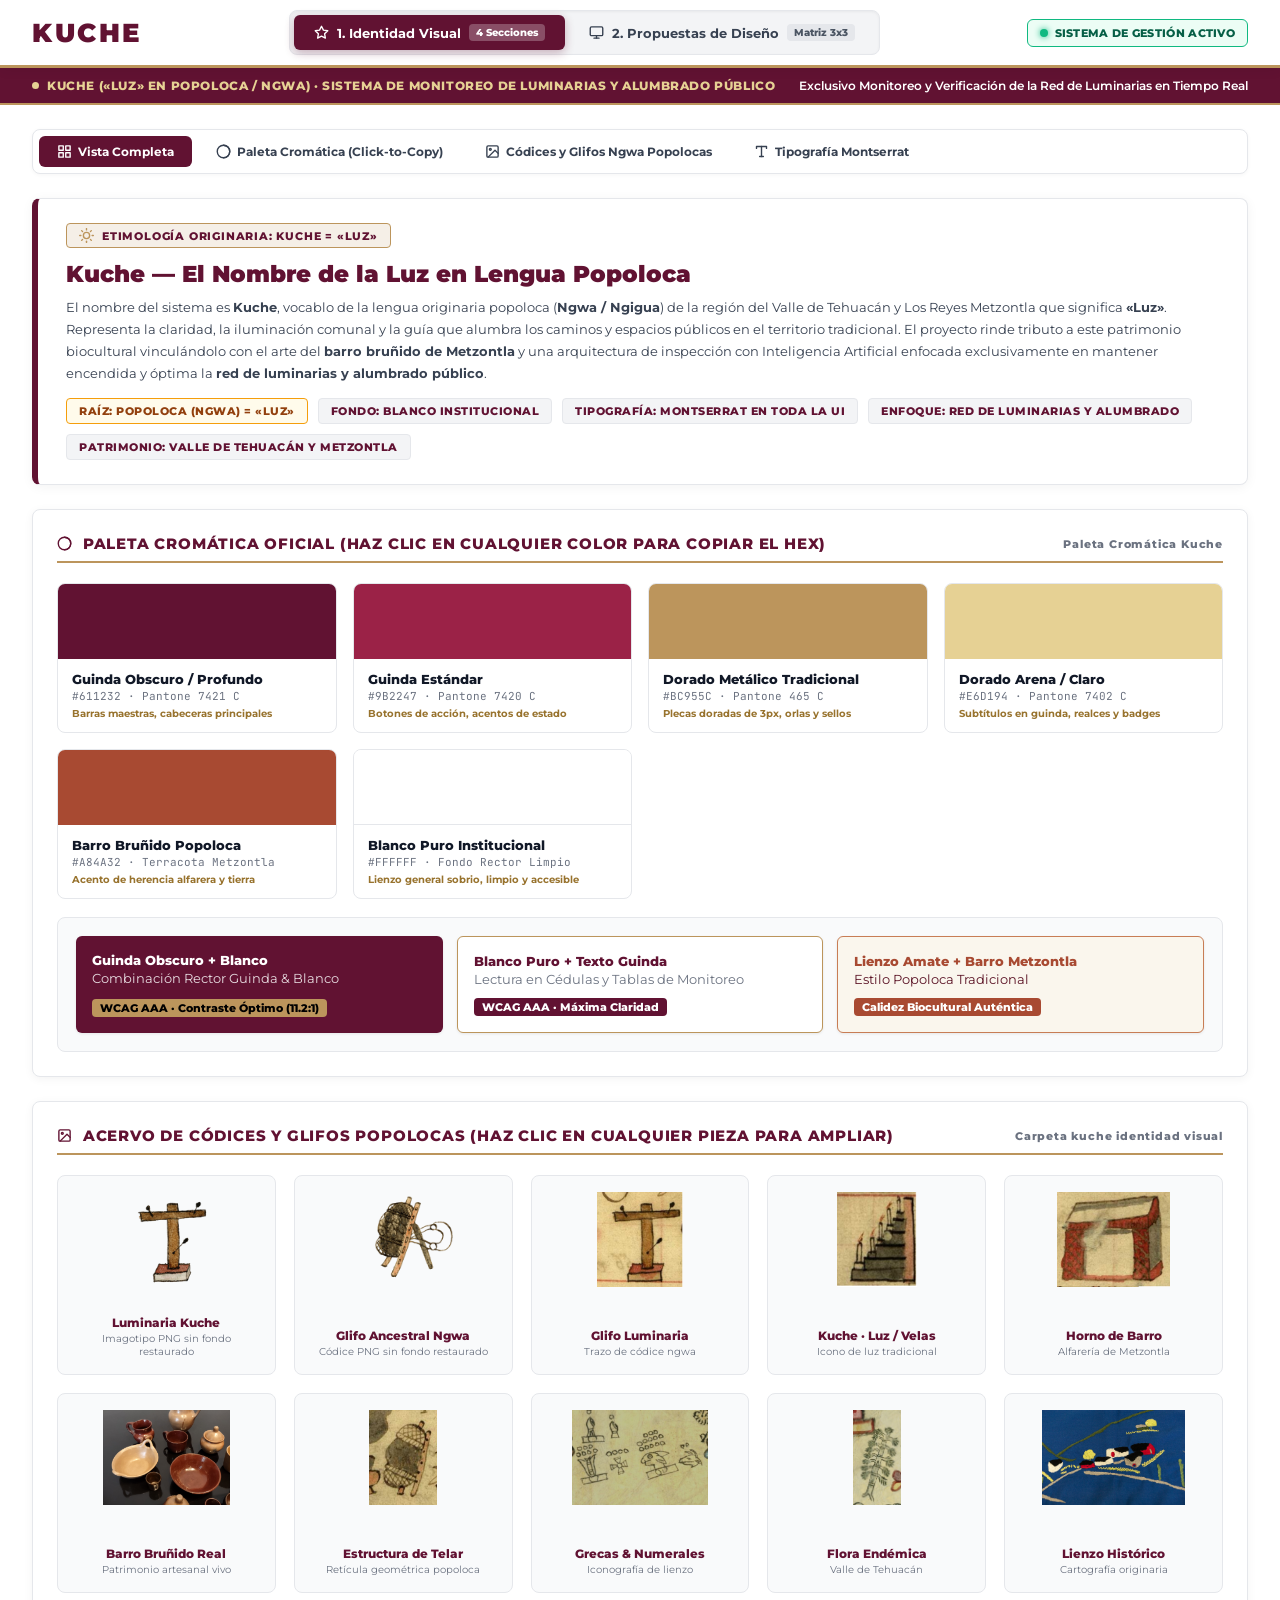
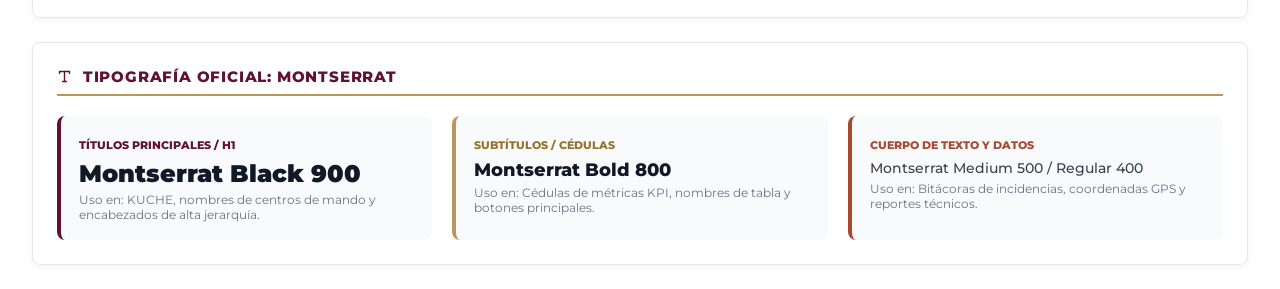
==== commit 7061298f: "refactor: isolate applications and remove cross-navigation links" ====
--- a/index.html
+++ b/index.html
@@ -1922,17 +1922,11 @@
       </button>
     </nav>
 
-    <!-- Accesos Directos a las 3 Apps del Sistema Kuche -->
-    <div class="header-quick-actions" style="display:flex; align-items:center; gap:8px;">
-      <a href="./app.html" style="text-decoration:none; background:#BC955C; color:#FFFFFF; font-size:11px; font-weight:800; padding:6px 12px; border-radius:6px; display:inline-flex; align-items:center; gap:6px; box-shadow:0 2px 6px rgba(0,0,0,0.15); font-family:'Montserrat',sans-serif;">
-        <span>📱 App Modo Demo</span>
-      </a>
-      <a href="./portal.html" style="text-decoration:none; background:#611232; color:#FFFFFF; font-size:11px; font-weight:800; padding:6px 12px; border-radius:6px; display:inline-flex; align-items:center; gap:6px; box-shadow:0 2px 6px rgba(0,0,0,0.15); font-family:'Montserrat',sans-serif;">
-        <span>🔐 App Oficial (CURP)</span>
-      </a>
-      <a href="./dashboard.html" style="text-decoration:none; background:#111827; color:#FFFFFF; font-size:11px; font-weight:800; padding:6px 12px; border-radius:6px; display:inline-flex; align-items:center; gap:6px; box-shadow:0 2px 6px rgba(0,0,0,0.15); font-family:'Montserrat',sans-serif;">
-        <span>🗺️ Sala GIS</span>
-      </a>
+    <!-- Estado y Conexión Operativa -->
+    <div class="header-quick-actions">
+      <div class="monitoreo-status-badge">
+        <span>SISTEMA DE GESTIÓN ACTIVO</span>
+      </div>
     </div>
   </header>
 
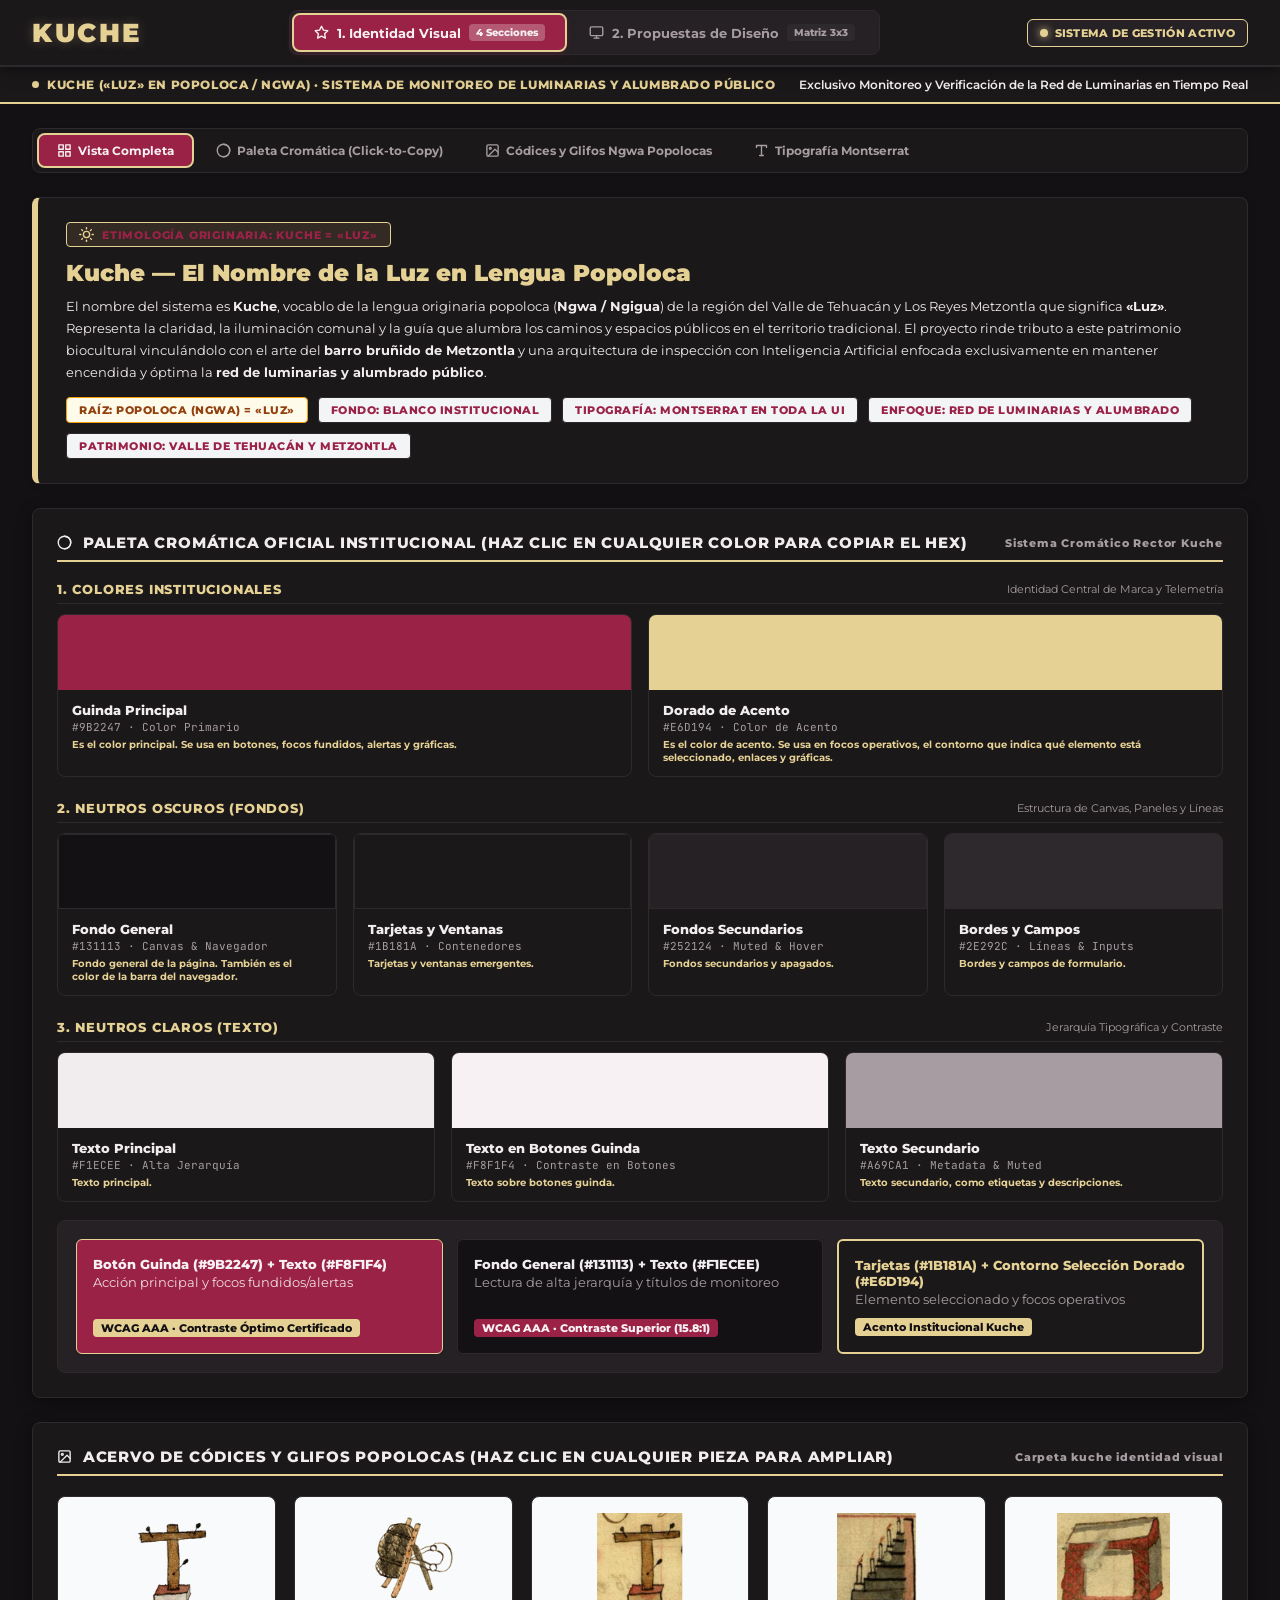
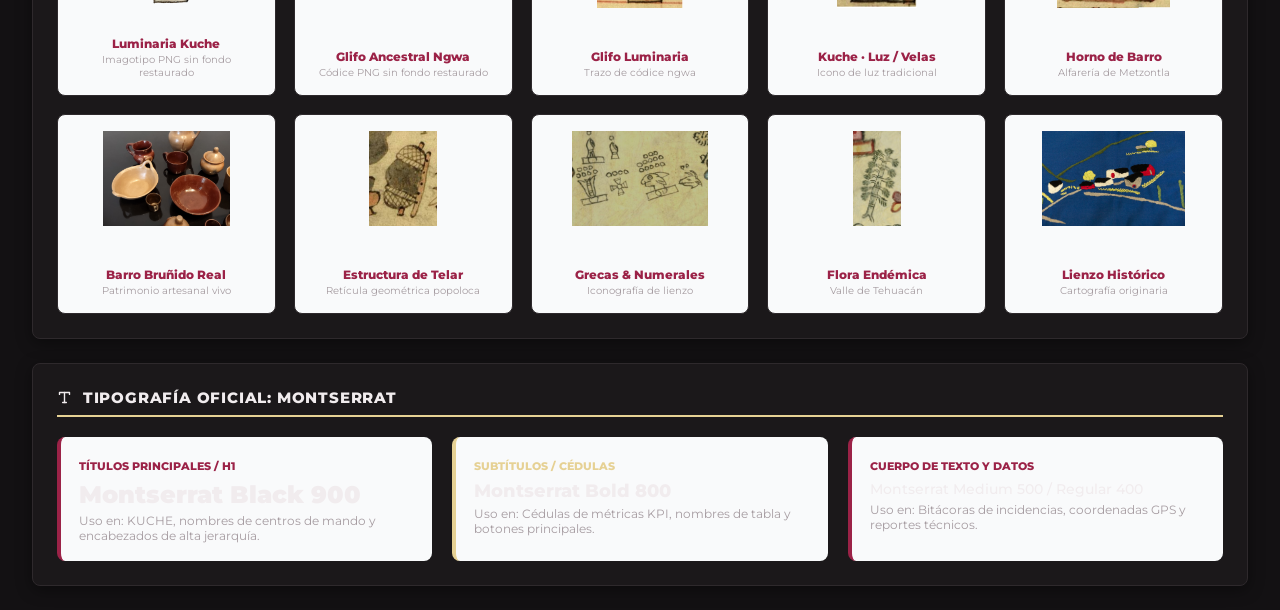
==== commit e8af2cef: "feat(design): implement official institutional color palette (Guinda #9B2247, Dorado #E6D194, dark n" ====
--- a/index.html
+++ b/index.html
@@ -9,6 +9,9 @@
   <link rel="stylesheet" href="https://unpkg.com/leaflet@1.9.4/dist/leaflet.css"/>
   <script src="https://unpkg.com/leaflet@1.9.4/dist/leaflet.js"></script>
 
+  <!-- Color de la barra del navegador (Neutro oscuro oficial) -->
+  <meta name="theme-color" content="#131113">
+
   <style>
     *, *::before, *::after {
       box-sizing: border-box;
@@ -17,53 +20,77 @@
     }
 
     /* ═══════════════════════════════════════════════════════════════════
-       SISTEMAS CROMÁTICOS Y MATRIZ DE 3 ESTILOS VISUALES
+       SISTEMAS CROMÁTICOS INSTITUCIONALES KUCHE (PROPUESTA OFICIAL)
        ═══════════════════════════════════════════════════════════════════ */
     :root {
-      --clr-guinda-dark: #611232;          /* Pantone 7421 C */
-      --clr-guinda-std: #9B2247;           /* Pantone 7420 C */
-      --clr-guinda-hover: #7e1741;
-      --clr-guinda-subtle: #fbf2f5;
-      --clr-dorado-metal: #BC955C;         /* Pantone 465 C */
-      --clr-dorado-arena: #E6D194;         /* Pantone 7402 C */
-      --clr-dorado-dark: #98732E;
-      --clr-terracota: #A84A32;            /* Barro Metzontla */
-      --clr-arcilla: #C87D55;
-      --clr-blanco: #FFFFFF;
-      --clr-gris-base: #F4F6F9;
-      --clr-gris-borde: #E5E7EB;
-      --clr-texto-titulos: #111827;
-      --clr-texto-cuerpo: #374151;
-      --clr-texto-muted: #6B7280;
-    }
-
-    /* ─── ESTILO VISUAL 1: INSTITUCIONAL CLÁSICO (GUINDA Y DORADO) ─── */
-    body.skin-clasico {
-      --canvas-bg: #FFFFFF;
-      --header-bg: #FFFFFF;
-      --header-text: #111827;
-      --header-border-bot: 3px solid #BC955C;
-      --panel-bg: #FFFFFF;
-      --panel-border: #E5E7EB;
-      --card-bg: #FFFFFF;
-      --card-hover: #F8F9FA;
-      --card-border: #E5E7EB;
-      --card-shadow: 0 1px 3px rgba(0, 0, 0, 0.08);
+      /* Colores institucionales */
+      --clr-guinda-std: #9B2247;           /* Color principal: botones, focos fundidos, alertas y gráficas */
+      --clr-guinda-hover: #b82954;
+      --clr-dorado-acento: #E6D194;        /* Color de acento: focos operativos, contorno de selección, enlaces y gráficas */
+      --clr-dorado-hover: #fae7b1;
+
+      /* Neutros oscuros (fondos) */
+      --clr-bg-general: #131113;           /* Fondo general de la página y barra del navegador */
+      --clr-bg-tarjetas: #1B181A;          /* Tarjetas y ventanas emergentes */
+      --clr-bg-secundario: #252124;        /* Fondos secundarios y apagados */
+      --clr-borde-campos: #2E292C;         /* Bordes y campos de formulario */
+
+      /* Neutros claros (texto) */
+      --clr-texto-principal: #F1ECEE;      /* Texto principal */
+      --clr-texto-btn-guinda: #F8F1F4;     /* Texto sobre botones guinda */
+      --clr-texto-secundario: #A69CA1;     /* Texto secundario, etiquetas y descripciones */
+
+      /* Semántica y hardware de luminarias */
+      --foco-fundido: #9B2247;
+      --foco-operativo: #E6D194;
+      --contorno-seleccion: #E6D194;
+
+      /* Compatibilidad con variables del sistema */
+      --clr-guinda-dark: #9B2247;
+      --clr-guinda-subtle: #252124;
+      --clr-dorado-metal: #E6D194;
+      --clr-dorado-arena: #E6D194;
+      --clr-dorado-dark: #E6D194;
+      --clr-terracota: #9B2247;
+      --clr-arcilla: #E6D194;
+      --clr-blanco: #F1ECEE;
+      --clr-gris-base: #1B181A;
+      --clr-gris-borde: #2E292C;
+      --clr-texto-titulos: #F1ECEE;
+      --clr-texto-cuerpo: #F1ECEE;
+      --clr-texto-muted: #A69CA1;
+    }
+
+    /* ─── ESTILO VISUAL 1: PROPUESTA OFICIAL INSTITUCIONAL (PREDETERMINADA) ─── */
+    body.skin-oficial, body.skin-clasico {
+      --canvas-bg: #131113;
+      --header-bg: #1B181A;
+      --header-text: #F1ECEE;
+      --header-border-bot: 2px solid #2E292C;
+      --panel-bg: #1B181A;
+      --panel-border: #2E292C;
+      --card-bg: #1B181A;
+      --card-hover: #252124;
+      --card-border: #2E292C;
+      --card-shadow: 0 4px 20px rgba(0, 0, 0, 0.6);
       --btn-primary-bg: #9B2247;
-      --btn-primary-hover: #7e1741;
-      --btn-primary-text: #FFFFFF;
-      --btn-border: #BC955C;
-      --btn-radius: 4px;
-      --accent-color: #611232;
-      --highlight-color: #BC955C;
-      --hud-line: #BC955C;
-      --hud-tag-bg: #611232;
-      --kpi-num: #611232;
-      --kpi-bg: #F9FAFB;
-      --substrip-bg: #611232;
-      --substrip-text: #FFFFFF;
-      --badge-accent-bg: #FDF2F4;
-      --tag-skin-label: "Estilo Visual: Institucional Clásico (Guinda & Dorado)";
+      --btn-primary-hover: #b82954;
+      --btn-primary-text: #F8F1F4;
+      --btn-border: #E6D194;
+      --btn-radius: 6px;
+      --accent-color: #9B2247;
+      --highlight-color: #E6D194;
+      --hud-line: #E6D194;
+      --hud-tag-bg: #9B2247;
+      --kpi-num: #E6D194;
+      --kpi-bg: #252124;
+      --substrip-bg: #1B181A;
+      --substrip-text: #F1ECEE;
+      --badge-accent-bg: #252124;
+      --clr-texto-titulos: #F1ECEE;
+      --clr-texto-cuerpo: #F1ECEE;
+      --clr-texto-muted: #A69CA1;
+      --tag-skin-label: "Propuesta Oficial Institucional (Guinda #9B2247, Dorado #E6D194 & Neutros Oscuros)";
     }
 
     /* ─── ESTILO VISUAL 2: FUSIÓN CONTEMPORÁNEA (GEOMETRÍA RECTILÍNEA Y BORDES 6PX — CERO CÍRCULOS NI REDONDEOS) ─── */
@@ -157,8 +184,324 @@
       border-radius: 6px !important;
       outline: 2px solid var(--clr-dorado-arena) !important;
     }
-    body.skin-fusion .color-dot-indicator {
-      border-radius: 2px !important;
+    /* ─── SOBREESCRITURAS PARA PROPUESTA OFICIAL INSTITUCIONAL (PALETA OSCURA KUCHE) ─── */
+    body.skin-oficial,
+    body.skin-clasico {
+      background: #131113 !important;
+      color: #F1ECEE !important;
+    }
+
+    body.skin-oficial .master-nav-header,
+    body.skin-clasico .master-nav-header {
+      background: #1B181A !important;
+      border-bottom: 2px solid #2E292C !important;
+      box-shadow: 0 4px 16px rgba(0, 0, 0, 0.4) !important;
+    }
+
+    body.skin-oficial .brand-kuche-wordmark,
+    body.skin-clasico .brand-kuche-wordmark {
+      color: #E6D194 !important;
+      text-shadow: 0 0 12px rgba(230, 209, 148, 0.25) !important;
+    }
+
+    body.skin-oficial .main-nav-tabs,
+    body.skin-clasico .main-nav-tabs {
+      background: #252124 !important;
+      border: 1px solid #2E292C !important;
+    }
+
+    body.skin-oficial .main-tab-link,
+    body.skin-clasico .main-tab-link {
+      color: #A69CA1 !important;
+    }
+
+    body.skin-oficial .main-tab-link:hover,
+    body.skin-clasico .main-tab-link:hover {
+      color: #E6D194 !important;
+      background: #1B181A !important;
+    }
+
+    body.skin-oficial .main-tab-link.active,
+    body.skin-clasico .main-tab-link.active {
+      background: #9B2247 !important;
+      color: #F8F1F4 !important;
+      outline: 2px solid #E6D194 !important;
+      box-shadow: 0 2px 10px rgba(155, 34, 71, 0.4) !important;
+    }
+
+    body.skin-oficial .main-tab-link:not(.active) .badge-counter,
+    body.skin-clasico .main-tab-link:not(.active) .badge-counter {
+      background: #2E292C !important;
+      color: #A69CA1 !important;
+    }
+
+    body.skin-oficial .monitoreo-status-badge,
+    body.skin-clasico .monitoreo-status-badge {
+      background: #252124 !important;
+      border: 1px solid #E6D194 !important;
+      color: #E6D194 !important;
+    }
+
+    body.skin-oficial .monitoreo-status-badge::before,
+    body.skin-clasico .monitoreo-status-badge::before {
+      background: #E6D194 !important;
+      box-shadow: 0 0 8px #E6D194 !important;
+    }
+
+    body.skin-oficial .status-strip-official,
+    body.skin-clasico .status-strip-official {
+      background: #1B181A !important;
+      border-bottom: 2px solid #E6D194 !important;
+      color: #F1ECEE !important;
+    }
+
+    body.skin-oficial .status-strip-official .tag-current,
+    body.skin-clasico .status-strip-official .tag-current {
+      color: #E6D194 !important;
+    }
+
+    body.skin-oficial .identity-subnav-bar,
+    body.skin-clasico .identity-subnav-bar {
+      background: #1B181A !important;
+      border: 1px solid #2E292C !important;
+    }
+
+    body.skin-oficial .identity-subnav-btn,
+    body.skin-clasico .identity-subnav-btn {
+      color: #A69CA1 !important;
+    }
+
+    body.skin-oficial .identity-subnav-btn:hover,
+    body.skin-clasico .identity-subnav-btn:hover {
+      background: #252124 !important;
+      color: #E6D194 !important;
+    }
+
+    body.skin-oficial .identity-subnav-btn.active,
+    body.skin-clasico .identity-subnav-btn.active {
+      background: #9B2247 !important;
+      color: #F8F1F4 !important;
+      outline: 2px solid #E6D194 !important;
+    }
+
+    body.skin-oficial .hero-identity-box,
+    body.skin-clasico .hero-identity-box {
+      background: #1B181A !important;
+      border: 1px solid #2E292C !important;
+      border-left: 6px solid #E6D194 !important;
+    }
+
+    body.skin-oficial .hero-text-content h2,
+    body.skin-clasico .hero-text-content h2 {
+      color: #E6D194 !important;
+    }
+
+    body.skin-oficial .hero-text-content p,
+    body.skin-clasico .hero-text-content p {
+      color: #F1ECEE !important;
+    }
+
+    body.skin-oficial .content-card-box,
+    body.skin-clasico .content-card-box {
+      background: #1B181A !important;
+      border: 1px solid #2E292C !important;
+      box-shadow: 0 4px 16px rgba(0,0,0,0.4) !important;
+    }
+
+    body.skin-oficial .box-heading-title,
+    body.skin-clasico .box-heading-title {
+      color: #F1ECEE !important;
+    }
+
+    body.skin-oficial .color-swatch-interactive,
+    body.skin-clasico .color-swatch-interactive {
+      background: #1B181A !important;
+      border: 1px solid #2E292C !important;
+    }
+
+    body.skin-oficial .color-swatch-interactive:hover,
+    body.skin-clasico .color-swatch-interactive:hover {
+      border-color: #E6D194 !important;
+      box-shadow: 0 6px 20px rgba(0, 0, 0, 0.6) !important;
+    }
+
+    body.skin-oficial .swatch-meta strong,
+    body.skin-clasico .swatch-meta strong {
+      color: #F1ECEE !important;
+    }
+
+    body.skin-oficial .swatch-meta span,
+    body.skin-clasico .swatch-meta span {
+      color: #A69CA1 !important;
+    }
+
+    body.skin-oficial .swatch-meta small,
+    body.skin-clasico .swatch-meta small {
+      color: #E6D194 !important;
+    }
+
+    body.skin-oficial .contrast-checker-box,
+    body.skin-clasico .contrast-checker-box {
+      background: #252124 !important;
+      border: 1px solid #2E292C !important;
+    }
+
+    body.skin-oficial .mockups-control-hub,
+    body.skin-clasico .mockups-control-hub {
+      background: #1B181A !important;
+      border: 1px solid #2E292C !important;
+      box-shadow: 0 4px 16px rgba(0,0,0,0.4) !important;
+    }
+
+    body.skin-oficial .hub-row-label,
+    body.skin-clasico .hub-row-label {
+      color: #E6D194 !important;
+    }
+
+    body.skin-oficial .hub-pill-selector,
+    body.skin-clasico .hub-pill-selector {
+      background: #252124 !important;
+      border: 1px solid #2E292C !important;
+    }
+
+    body.skin-oficial .hub-pill-btn,
+    body.skin-clasico .hub-pill-btn {
+      color: #A69CA1 !important;
+    }
+
+    body.skin-oficial .hub-pill-btn:hover,
+    body.skin-clasico .hub-pill-btn:hover {
+      background: #1B181A !important;
+      color: #E6D194 !important;
+    }
+
+    body.skin-oficial .hub-pill-btn.active-layout,
+    body.skin-clasico .hub-pill-btn.active-layout {
+      background: #9B2247 !important;
+      color: #F8F1F4 !important;
+      outline: 2px solid #E6D194 !important;
+      box-shadow: 0 2px 10px rgba(155, 34, 71, 0.4) !important;
+    }
+
+    body.skin-oficial .hub-pill-btn.active-skin,
+    body.skin-clasico .hub-pill-btn.active-skin {
+      background: #E6D194 !important;
+      color: #131113 !important;
+      font-weight: 800 !important;
+      outline: 2px solid #E6D194 !important;
+      box-shadow: 0 2px 10px rgba(230, 209, 148, 0.4) !important;
+    }
+
+    body.skin-oficial .hub-pill-btn.active-screen,
+    body.skin-clasico .hub-pill-btn.active-screen {
+      background: #9B2247 !important;
+      color: #F8F1F4 !important;
+      outline: 2px solid #E6D194 !important;
+      box-shadow: 0 2px 10px rgba(155, 34, 71, 0.4) !important;
+    }
+
+    body.skin-oficial .mockup-tools-strip,
+    body.skin-clasico .mockup-tools-strip {
+      background: #1B181A !important;
+      border: 1px solid #2E292C !important;
+    }
+
+    body.skin-oficial .filter-chip-btn,
+    body.skin-clasico .filter-chip-btn {
+      background: #252124 !important;
+      border: 1px solid #2E292C !important;
+      color: #A69CA1 !important;
+    }
+
+    body.skin-oficial .filter-chip-btn:hover,
+    body.skin-clasico .filter-chip-btn:hover {
+      border-color: #E6D194 !important;
+      color: #E6D194 !important;
+    }
+
+    body.skin-oficial .filter-chip-btn.active,
+    body.skin-clasico .filter-chip-btn.active {
+      background: #E6D194 !important;
+      color: #131113 !important;
+      font-weight: 800 !important;
+      border-color: #E6D194 !important;
+      outline: 2px solid #E6D194 !important;
+    }
+
+    body.skin-oficial .btn-submit-action-styled,
+    body.skin-clasico .btn-submit-action-styled {
+      background: #9B2247 !important;
+      color: #F8F1F4 !important;
+      border: 1px solid #E6D194 !important;
+    }
+
+    body.skin-oficial .btn-submit-action-styled:hover,
+    body.skin-clasico .btn-submit-action-styled:hover {
+      background: #b82954 !important;
+      outline: 2px solid #E6D194 !important;
+    }
+
+    body.skin-oficial .disp1-frame,
+    body.skin-clasico .disp1-frame {
+      background: #1B181A !important;
+      border: 1px solid #2E292C !important;
+    }
+
+    body.skin-oficial .disp1-head,
+    body.skin-clasico .disp1-head {
+      background: #1B181A !important;
+      border-bottom: 2px solid #E6D194 !important;
+      color: #F1ECEE !important;
+    }
+
+    body.skin-oficial .disp1-head h2,
+    body.skin-clasico .disp1-head h2 {
+      color: #F1ECEE !important;
+    }
+
+    body.skin-oficial .disp1-kpi-bar,
+    body.skin-clasico .disp1-kpi-bar {
+      background: #252124 !important;
+      border-bottom: 1px solid #2E292C !important;
+    }
+
+    body.skin-oficial .disp1-kpi-cell,
+    body.skin-clasico .disp1-kpi-cell {
+      border-right: 1px solid #2E292C !important;
+    }
+
+    body.skin-oficial .disp1-kpi-cell span,
+    body.skin-clasico .disp1-kpi-cell span {
+      color: #A69CA1 !important;
+    }
+
+    body.skin-oficial .disp1-kpi-cell strong,
+    body.skin-clasico .disp1-kpi-cell strong {
+      color: #E6D194 !important;
+    }
+
+    body.skin-oficial .table-scroll-wrap,
+    body.skin-clasico .table-scroll-wrap {
+      border: 1px solid #2E292C !important;
+      background: #1B181A !important;
+    }
+
+    body.skin-oficial .fed-data-table th,
+    body.skin-clasico .fed-data-table th {
+      background: #252124 !important;
+      color: #E6D194 !important;
+      border-bottom: 2px solid #E6D194 !important;
+    }
+
+    body.skin-oficial .fed-data-table td,
+    body.skin-clasico .fed-data-table td {
+      border-bottom: 1px solid #2E292C !important;
+      color: #F1ECEE !important;
+    }
+
+    body.skin-oficial .fed-data-table tr:hover td,
+    body.skin-clasico .fed-data-table tr:hover td {
+      background: #252124 !important;
     }
 
     body {
@@ -1895,7 +2238,7 @@
     }
   </style>
 </head>
-<body class="skin-clasico">
+<body class="skin-oficial">
 
   <!-- ═══════════════════════════════════════════════════════════════════
        1. BARRA DE NAVEGACIÓN SUPERIOR MASTER (CON REDISEÑO DEL LOGO KUCHE)
@@ -1986,113 +2329,172 @@
         </div>
 
         <!-- Muestrario de Colores con Click-to-Copy -->
+        <!-- Muestrario de Colores con Click-to-Copy -->
         <div class="content-card-box" id="sec-identidad-paleta">
           <div class="box-heading-title">
             <div>
               <svg class="svg-ico" viewBox="0 0 24 24"><circle cx="12" cy="12" r="10"/><path d="M12 2a10 10 0 0 1 0 20"/></svg>
-              <span style="margin-left:6px;">Paleta Cromática Oficial (Haz clic en cualquier color para copiar el HEX)</span>
-            </div>
-            <small style="color:var(--clr-texto-muted); font-size:11px; text-transform:none;">Paleta Cromática Kuche</small>
+              <span style="margin-left:6px;">Paleta Cromática Oficial Institucional (Haz clic en cualquier color para copiar el HEX)</span>
+            </div>
+            <small style="color:var(--clr-texto-muted); font-size:11px; text-transform:none;">Sistema Cromático Rector Kuche</small>
           </div>
 
+          <!-- GRUPO 1: COLORES INSTITUCIONALES -->
+          <div style="margin: 18px 0 10px; display:flex; align-items:center; justify-content:space-between; border-bottom:1px solid #2E292C; padding-bottom:6px;">
+            <h4 style="font-size:12.5px; font-weight:800; color:#E6D194; text-transform:uppercase; letter-spacing:0.8px;">1. Colores Institucionales</h4>
+            <span style="font-size:10.5px; color:#A69CA1;">Identidad Central de Marca y Telemetría</span>
+          </div>
+
           <div class="swatches-palette-grid">
-            <!-- Guinda Obscuro -->
-            <div class="color-swatch-interactive" onclick="copiarColorHex('#611232', 'Guinda Obscuro')">
-              <div class="swatch-fill" style="background:#611232;">
-                <span class="swatch-copy-hint">Copiar HEX</span>
+            <!-- Guinda Principal -->
+            <div class="color-swatch-interactive" onclick="copiarColorHex('#9B2247', 'Guinda Principal')">
+              <div class="swatch-fill" style="background:#9B2247;">
+                <span class="swatch-copy-hint">Copiar #9B2247</span>
               </div>
               <div class="swatch-meta">
-                <strong>Guinda Obscuro / Profundo</strong>
-                <span>#611232 · Pantone 7421 C</span>
-                <small>Barras maestras, cabeceras principales</small>
-              </div>
-            </div>
-
-            <!-- Guinda Estándar -->
-            <div class="color-swatch-interactive" onclick="copiarColorHex('#9B2247', 'Guinda Estándar')">
-              <div class="swatch-fill" style="background:#9B2247;">
-                <span class="swatch-copy-hint">Copiar HEX</span>
+                <strong>Guinda Principal</strong>
+                <span>#9B2247 · Color Primario</span>
+                <small>Es el color principal. Se usa en botones, focos fundidos, alertas y gráficas.</small>
+              </div>
+            </div>
+
+            <!-- Dorado de Acento -->
+            <div class="color-swatch-interactive" onclick="copiarColorHex('#E6D194', 'Dorado de Acento')">
+              <div class="swatch-fill" style="background:#E6D194;">
+                <span class="swatch-copy-hint" style="background:#131113; color:#E6D194;">Copiar #E6D194</span>
               </div>
               <div class="swatch-meta">
-                <strong>Guinda Estándar</strong>
-                <span>#9B2247 · Pantone 7420 C</span>
-                <small>Botones de acción, acentos de estado</small>
-              </div>
-            </div>
-
-            <!-- Dorado Metálico -->
-            <div class="color-swatch-interactive" onclick="copiarColorHex('#BC955C', 'Dorado Metálico')">
-              <div class="swatch-fill" style="background:#BC955C;">
-                <span class="swatch-copy-hint">Copiar HEX</span>
+                <strong>Dorado de Acento</strong>
+                <span>#E6D194 · Color de Acento</span>
+                <small>Es el color de acento. Se usa en focos operativos, el contorno que indica qué elemento está seleccionado, enlaces y gráficas.</small>
+              </div>
+            </div>
+          </div>
+
+          <!-- GRUPO 2: NEUTROS OSCUROS (FONDOS) -->
+          <div style="margin: 24px 0 10px; display:flex; align-items:center; justify-content:space-between; border-bottom:1px solid #2E292C; padding-bottom:6px;">
+            <h4 style="font-size:12.5px; font-weight:800; color:#E6D194; text-transform:uppercase; letter-spacing:0.8px;">2. Neutros Oscuros (Fondos)</h4>
+            <span style="font-size:10.5px; color:#A69CA1;">Estructura de Canvas, Paneles y Líneas</span>
+          </div>
+
+          <div class="swatches-palette-grid">
+            <!-- Fondo General -->
+            <div class="color-swatch-interactive" onclick="copiarColorHex('#131113', 'Fondo General')">
+              <div class="swatch-fill" style="background:#131113; border: 1px solid #2E292C;">
+                <span class="swatch-copy-hint">Copiar #131113</span>
               </div>
               <div class="swatch-meta">
-                <strong>Dorado Metálico Tradicional</strong>
-                <span>#BC955C · Pantone 465 C</span>
-                <small>Plecas doradas de 3px, orlas y sellos</small>
-              </div>
-            </div>
-
-            <!-- Dorado Arena -->
-            <div class="color-swatch-interactive" onclick="copiarColorHex('#E6D194', 'Dorado Arena')">
-              <div class="swatch-fill" style="background:#E6D194;">
-                <span class="swatch-copy-hint">Copiar HEX</span>
+                <strong>Fondo General</strong>
+                <span>#131113 · Canvas & Navegador</span>
+                <small>Fondo general de la página. También es el color de la barra del navegador.</small>
+              </div>
+            </div>
+
+            <!-- Tarjetas y Ventanas Emergentes -->
+            <div class="color-swatch-interactive" onclick="copiarColorHex('#1B181A', 'Tarjetas y Ventanas')">
+              <div class="swatch-fill" style="background:#1B181A; border: 1px solid #2E292C;">
+                <span class="swatch-copy-hint">Copiar #1B181A</span>
               </div>
               <div class="swatch-meta">
-                <strong>Dorado Arena / Claro</strong>
-                <span>#E6D194 · Pantone 7402 C</span>
-                <small>Subtítulos en guinda, realces y badges</small>
-              </div>
-            </div>
-
-            <!-- Barro Terracota -->
-            <div class="color-swatch-interactive" onclick="copiarColorHex('#A84A32', 'Barro Terracota')">
-              <div class="swatch-fill" style="background:#A84A32;">
-                <span class="swatch-copy-hint">Copiar HEX</span>
+                <strong>Tarjetas y Ventanas</strong>
+                <span>#1B181A · Contenedores</span>
+                <small>Tarjetas y ventanas emergentes.</small>
+              </div>
+            </div>
+
+            <!-- Fondos Secundarios -->
+            <div class="color-swatch-interactive" onclick="copiarColorHex('#252124', 'Fondos Secundarios')">
+              <div class="swatch-fill" style="background:#252124; border: 1px solid #2E292C;">
+                <span class="swatch-copy-hint">Copiar #252124</span>
               </div>
               <div class="swatch-meta">
-                <strong>Barro Bruñido Popoloca</strong>
-                <span>#A84A32 · Terracota Metzontla</span>
-                <small>Acento de herencia alfarera y tierra</small>
-              </div>
-            </div>
-
-            <!-- Blanco Puro -->
-            <div class="color-swatch-interactive" onclick="copiarColorHex('#FFFFFF', 'Blanco Puro')">
-              <div class="swatch-fill" style="background:#FFFFFF; border-bottom:1px solid #E5E7EB;">
-                <span class="swatch-copy-hint" style="background:#111827; color:#fff;">Copiar HEX</span>
+                <strong>Fondos Secundarios</strong>
+                <span>#252124 · Muted & Hover</span>
+                <small>Fondos secundarios y apagados.</small>
+              </div>
+            </div>
+
+            <!-- Bordes y Campos de Formulario -->
+            <div class="color-swatch-interactive" onclick="copiarColorHex('#2E292C', 'Bordes y Campos')">
+              <div class="swatch-fill" style="background:#2E292C;">
+                <span class="swatch-copy-hint">Copiar #2E292C</span>
               </div>
               <div class="swatch-meta">
-                <strong>Blanco Puro Institucional</strong>
-                <span>#FFFFFF · Fondo Rector Limpio</span>
-                <small>Lienzo general sobrio, limpio y accesible</small>
+                <strong>Bordes y Campos</strong>
+                <span>#2E292C · Líneas & Inputs</span>
+                <small>Bordes y campos de formulario.</small>
+              </div>
+            </div>
+          </div>
+
+          <!-- GRUPO 3: NEUTROS CLAROS (TEXTO) -->
+          <div style="margin: 24px 0 10px; display:flex; align-items:center; justify-content:space-between; border-bottom:1px solid #2E292C; padding-bottom:6px;">
+            <h4 style="font-size:12.5px; font-weight:800; color:#E6D194; text-transform:uppercase; letter-spacing:0.8px;">3. Neutros Claros (Texto)</h4>
+            <span style="font-size:10.5px; color:#A69CA1;">Jerarquía Tipográfica y Contraste</span>
+          </div>
+
+          <div class="swatches-palette-grid">
+            <!-- Texto Principal -->
+            <div class="color-swatch-interactive" onclick="copiarColorHex('#F1ECEE', 'Texto Principal')">
+              <div class="swatch-fill" style="background:#F1ECEE;">
+                <span class="swatch-copy-hint" style="background:#131113; color:#F1ECEE;">Copiar #F1ECEE</span>
+              </div>
+              <div class="swatch-meta">
+                <strong>Texto Principal</strong>
+                <span>#F1ECEE · Alta Jerarquía</span>
+                <small>Texto principal.</small>
+              </div>
+            </div>
+
+            <!-- Texto sobre Botones Guinda -->
+            <div class="color-swatch-interactive" onclick="copiarColorHex('#F8F1F4', 'Texto sobre Botones Guinda')">
+              <div class="swatch-fill" style="background:#F8F1F4;">
+                <span class="swatch-copy-hint" style="background:#9B2247; color:#F8F1F4;">Copiar #F8F1F4</span>
+              </div>
+              <div class="swatch-meta">
+                <strong>Texto en Botones Guinda</strong>
+                <span>#F8F1F4 · Contraste en Botones</span>
+                <small>Texto sobre botones guinda.</small>
+              </div>
+            </div>
+
+            <!-- Texto Secundario -->
+            <div class="color-swatch-interactive" onclick="copiarColorHex('#A69CA1', 'Texto Secundario')">
+              <div class="swatch-fill" style="background:#A69CA1;">
+                <span class="swatch-copy-hint" style="background:#131113; color:#A69CA1;">Copiar #A69CA1</span>
+              </div>
+              <div class="swatch-meta">
+                <strong>Texto Secundario</strong>
+                <span>#A69CA1 · Metadata & Muted</span>
+                <small>Texto secundario, como etiquetas y descripciones.</small>
               </div>
             </div>
           </div>
 
           <!-- Simulador de Contraste en Vivo -->
           <div class="contrast-checker-box">
-            <div class="contrast-sample-item" style="background:#611232; color:#FFFFFF;">
+            <div class="contrast-sample-item" style="background:#9B2247; color:#F8F1F4; border:1px solid #E6D194;">
               <div>
-                <strong style="font-size:13px; font-weight:800; display:block;">Guinda Obscuro + Blanco</strong>
-                <small style="opacity:0.85;">Combinación Rector Guinda & Blanco</small>
-              </div>
-              <span style="font-size:11px; font-weight:800; background:#BC955C; color:#000; padding:2px 8px; border-radius:4px; align-self:flex-start;">WCAG AAA · Contraste Óptimo (11.2:1)</span>
-            </div>
-
-            <div class="contrast-sample-item" style="background:#FFFFFF; color:#611232; border:1px solid #BC955C;">
+                <strong style="font-size:13px; font-weight:800; display:block;">Botón Guinda (#9B2247) + Texto (#F8F1F4)</strong>
+                <small style="opacity:0.9;">Acción principal y focos fundidos/alertas</small>
+              </div>
+              <span style="font-size:11px; font-weight:800; background:#E6D194; color:#131113; padding:2px 8px; border-radius:4px; align-self:flex-start;">WCAG AAA · Contraste Óptimo Certificado</span>
+            </div>
+
+            <div class="contrast-sample-item" style="background:#131113; color:#F1ECEE; border:1px solid #2E292C;">
               <div>
-                <strong style="font-size:13px; font-weight:800; display:block;">Blanco Puro + Texto Guinda</strong>
-                <small style="color:#6B7280;">Lectura en Cédulas y Tablas de Monitoreo</small>
-              </div>
-              <span style="font-size:11px; font-weight:800; background:#611232; color:#fff; padding:2px 8px; border-radius:4px; align-self:flex-start;">WCAG AAA · Máxima Claridad</span>
-            </div>
-
-            <div class="contrast-sample-item" style="background:#FAF6ED; color:#A84A32; border:1px solid #C87D55;">
+                <strong style="font-size:13px; font-weight:800; display:block;">Fondo General (#131113) + Texto (#F1ECEE)</strong>
+                <small style="color:#A69CA1;">Lectura de alta jerarquía y títulos de monitoreo</small>
+              </div>
+              <span style="font-size:11px; font-weight:800; background:#9B2247; color:#F8F1F4; padding:2px 8px; border-radius:4px; align-self:flex-start;">WCAG AAA · Contraste Superior (15.8:1)</span>
+            </div>
+
+            <div class="contrast-sample-item" style="background:#1B181A; color:#E6D194; border:2px solid #E6D194;">
               <div>
-                <strong style="font-size:13px; font-weight:800; display:block;">Lienzo Amate + Barro Metzontla</strong>
-                <small style="color:#5A1224;">Estilo Popoloca Tradicional</small>
-              </div>
-              <span style="font-size:11px; font-weight:800; background:#A84A32; color:#fff; padding:2px 8px; border-radius:4px; align-self:flex-start;">Calidez Biocultural Auténtica</span>
+                <strong style="font-size:13px; font-weight:800; display:block;">Tarjetas (#1B181A) + Contorno Selección Dorado (#E6D194)</strong>
+                <small style="color:#A69CA1;">Elemento seleccionado y focos operativos</small>
+              </div>
+              <span style="font-size:11px; font-weight:800; background:#E6D194; color:#131113; padding:2px 8px; border-radius:4px; align-self:flex-start;">Acento Institucional Kuche</span>
             </div>
           </div>
         </div>
@@ -2266,17 +2668,17 @@
             2. Estilo Visual Aplicado:
           </span>
           <div class="hub-pill-selector">
-            <button class="hub-pill-btn active-skin" id="pill-skin-gob" onclick="aplicarEstiloVisualCruzado('clasico', this)">
-              <span class="color-dot-indicator" style="background:#611232;"></span>
-              Estilo A: Institucional Clásico (Guinda & Dorado)
+            <button class="hub-pill-btn active-skin" id="pill-skin-gob" onclick="aplicarEstiloVisualCruzado('oficial', this)">
+              <span class="color-dot-indicator" style="background:#9B2247; border:1px solid #E6D194;"></span>
+              Propuesta Oficial: Guinda (#9B2247) & Dorado (#E6D194)
             </button>
             <button class="hub-pill-btn" id="pill-skin-fus" onclick="aplicarEstiloVisualCruzado('fusion', this)">
-              <span class="color-dot-indicator" style="background:#9B2247;"></span>
-              Estilo B: Fusión Contemporánea (Geometría Rectilínea 6px)
+              <span class="color-dot-indicator" style="background:#611232;"></span>
+              Alternativa B: Fusión Contemporánea (Rectilínea 6px)
             </button>
             <button class="hub-pill-btn" id="pill-skin-pop" onclick="aplicarEstiloVisualCruzado('popoloca', this)">
               <span class="color-dot-indicator" style="background:#A84A32;"></span>
-              Estilo C: Raíz Popoloca & Barro
+              Alternativa C: Raíz Popoloca & Barro
             </button>
           </div>
         </div>
@@ -3266,12 +3668,16 @@
       document.querySelectorAll('.hub-pill-btn[id^="pill-skin-"]').forEach(b => b.classList.remove('active-skin'));
       btn.classList.add('active-skin');
 
-      document.body.classList.remove('skin-clasico', 'skin-fusion', 'skin-popoloca');
-      document.body.classList.add('skin-' + skin);
+      document.body.classList.remove('skin-oficial', 'skin-clasico', 'skin-fusion', 'skin-popoloca');
+      if (skin === 'oficial' || skin === 'clasico') {
+        document.body.classList.add('skin-oficial');
+      } else {
+        document.body.classList.add('skin-' + skin);
+      }
 
       // Notificación rápida
       const toast = document.getElementById('copy-toast');
-      let nombreSkin = 'Institucional Clásico (Guinda & Dorado)';
+      let nombreSkin = 'Propuesta Oficial Institucional (Guinda #9B2247, Dorado #E6D194 & Neutros Oscuros)';
       if (skin === 'fusion') nombreSkin = 'Fusión Contemporánea (Geometría Rectilínea 6px — Sin Círculos)';
       if (skin === 'popoloca') nombreSkin = 'Raíz Popoloca & Barro Metzontla (Terracota & Arcilla)';
 
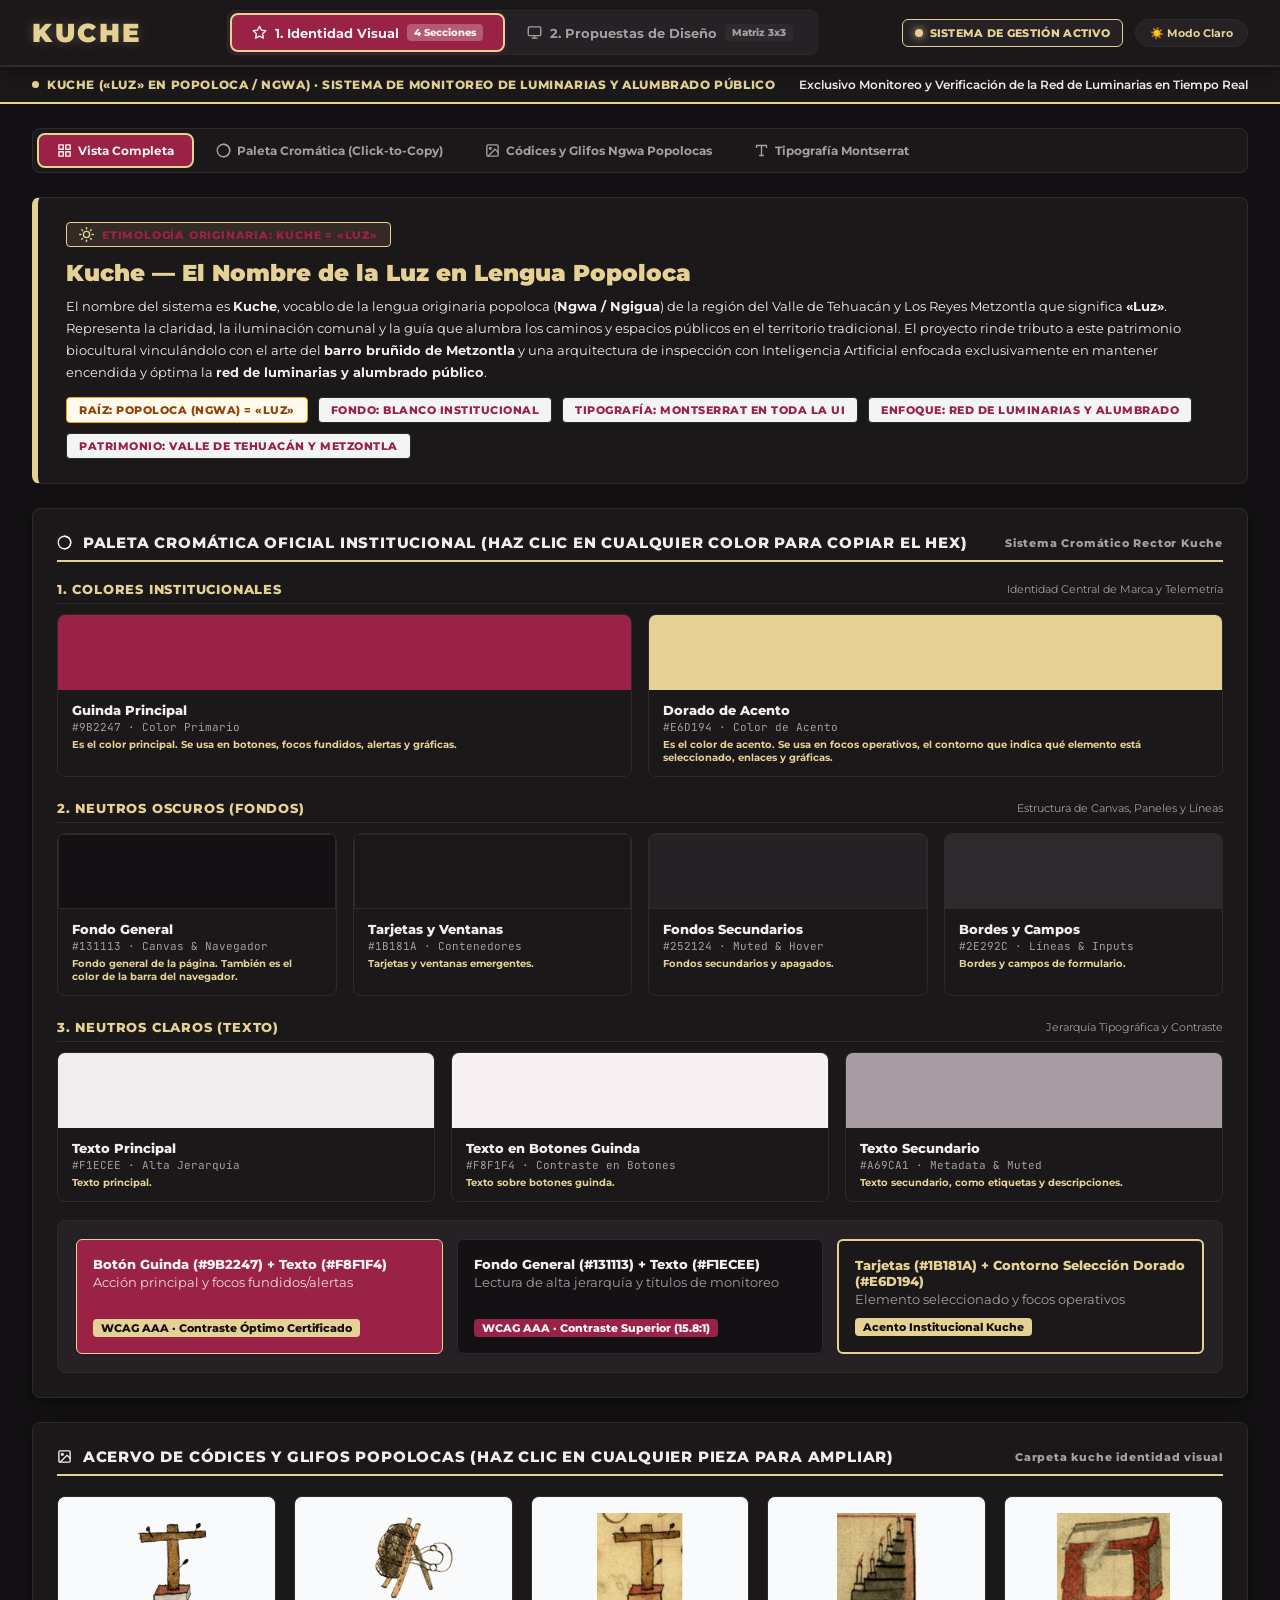
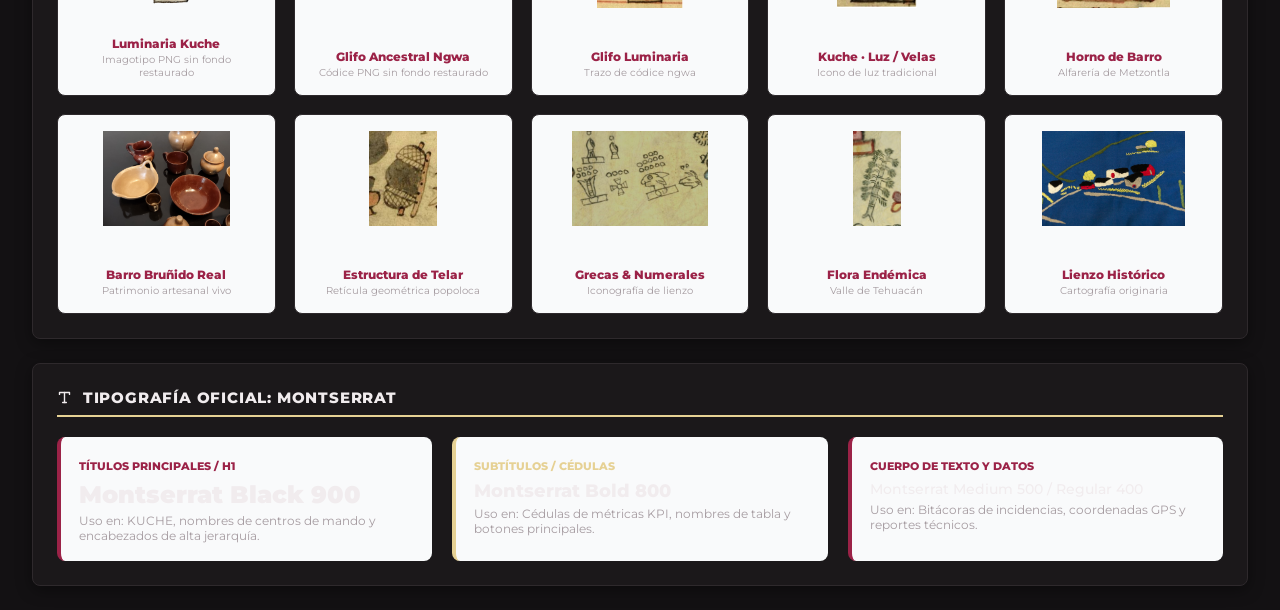
==== commit 76813d7e: "feat(theme): unify dark and light mode toggle and synchronization across all pages" ====
--- a/index.html
+++ b/index.html
@@ -504,6 +504,267 @@
       background: #252124 !important;
     }
 
+    /* ═══════════════════════════════════════════════════════════════════
+       SISTEMA DE MODO CLARO INSTITUCIONAL (SOBREESCRITURA COMPLETA)
+       ═══════════════════════════════════════════════════════════════════ */
+    .btn-theme-pill {
+      display: inline-flex;
+      align-items: center;
+      gap: 7px;
+      padding: 6px 14px;
+      border-radius: 9999px;
+      font-size: 11px;
+      font-weight: 700;
+      cursor: pointer;
+      border: 1px solid #2E292C;
+      background: #252124;
+      color: #E6D194;
+      transition: all 0.2s ease;
+      font-family: 'Montserrat', sans-serif;
+    }
+    .btn-theme-pill:hover {
+      border-color: #E6D194;
+      background: #1B181A;
+      transform: translateY(-1px);
+    }
+    body.theme-light .btn-theme-pill {
+      border: 1px solid #E5E7EB !important;
+      background: #FFFFFF !important;
+      color: #9B2247 !important;
+      box-shadow: 0 1px 4px rgba(0,0,0,0.06);
+    }
+    body.theme-light .btn-theme-pill:hover {
+      border-color: #9B2247 !important;
+      background: #F9FAFB !important;
+    }
+
+    body.theme-light,
+    body.skin-oficial.theme-light,
+    body.skin-clasico.theme-light {
+      --canvas-bg: #F8F9FA !important;
+      --header-bg: #FFFFFF !important;
+      --header-text: #111827 !important;
+      --header-border-bot: 2px solid #E5E7EB !important;
+      --panel-bg: #FFFFFF !important;
+      --panel-border: #E5E7EB !important;
+      --card-bg: #FFFFFF !important;
+      --card-hover: #F9FAFB !important;
+      --card-border: #E5E7EB !important;
+      --card-shadow: 0 4px 16px rgba(0, 0, 0, 0.05) !important;
+      --substrip-bg: #FFFFFF !important;
+      --substrip-text: #111827 !important;
+      --clr-texto-titulos: #111827 !important;
+      --clr-texto-cuerpo: #1F2937 !important;
+      --clr-texto-muted: #6B7280 !important;
+      --kpi-bg: #F9FAFB !important;
+      background: #F8F9FA !important;
+      color: #111827 !important;
+    }
+
+    body.theme-light .master-nav-header {
+      background: #FFFFFF !important;
+      border-bottom: 2px solid #E5E7EB !important;
+      box-shadow: 0 2px 10px rgba(0,0,0,0.05) !important;
+    }
+    body.theme-light .brand-kuche-wordmark {
+      color: #9B2247 !important;
+      text-shadow: none !important;
+    }
+    body.theme-light .main-nav-tabs {
+      background: #F3F4F6 !important;
+      border: 1px solid #E5E7EB !important;
+    }
+    body.theme-light .main-tab-link {
+      color: #6B7280 !important;
+    }
+    body.theme-light .main-tab-link:hover {
+      color: #111827 !important;
+      background: #FFFFFF !important;
+    }
+    body.theme-light .main-tab-link.active {
+      background: #9B2247 !important;
+      color: #FFFFFF !important;
+      outline: 2px solid #BC955C !important;
+      box-shadow: 0 2px 8px rgba(155, 34, 71, 0.25) !important;
+    }
+    body.theme-light .main-tab-link:not(.active) .badge-counter {
+      background: #E5E7EB !important;
+      color: #4B5563 !important;
+    }
+    body.theme-light .monitoreo-status-badge {
+      background: #FFFFFF !important;
+      border: 1px solid #BC955C !important;
+      color: #9B2247 !important;
+    }
+    body.theme-light .monitoreo-status-badge::before {
+      background: #9B2247 !important;
+      box-shadow: 0 0 6px #9B2247 !important;
+    }
+    body.theme-light .status-strip-official {
+      background: #FFFFFF !important;
+      border-bottom: 2px solid #BC955C !important;
+      color: #111827 !important;
+    }
+    body.theme-light .status-strip-official .tag-current {
+      color: #9B2247 !important;
+    }
+    body.theme-light .identity-subnav-bar {
+      background: #FFFFFF !important;
+      border: 1px solid #E5E7EB !important;
+    }
+    body.theme-light .identity-subnav-btn {
+      color: #6B7280 !important;
+      background: transparent !important;
+    }
+    body.theme-light .identity-subnav-btn:hover {
+      color: #111827 !important;
+      background: #F3F4F6 !important;
+    }
+    body.theme-light .identity-subnav-btn.active {
+      background: #9B2247 !important;
+      color: #FFFFFF !important;
+      border: 1px solid #BC955C !important;
+    }
+    body.theme-light .hero-identity-box {
+      background: #FFFFFF !important;
+      border: 1px solid #E5E7EB !important;
+      box-shadow: 0 4px 16px rgba(0,0,0,0.05) !important;
+    }
+    body.theme-light .hero-text-content h2 {
+      color: #111827 !important;
+    }
+    body.theme-light .hero-text-content p {
+      color: #374151 !important;
+    }
+    body.theme-light .content-card-box {
+      background: #FFFFFF !important;
+      border: 1px solid #E5E7EB !important;
+      box-shadow: 0 4px 16px rgba(0,0,0,0.05) !important;
+    }
+    body.theme-light .box-heading-title {
+      color: #111827 !important;
+      border-bottom: 1px solid #E5E7EB !important;
+    }
+    body.theme-light .color-swatch-interactive {
+      background: #FFFFFF !important;
+      border: 1px solid #E5E7EB !important;
+    }
+    body.theme-light .color-swatch-interactive:hover {
+      border-color: #9B2247 !important;
+      box-shadow: 0 4px 12px rgba(0,0,0,0.08) !important;
+    }
+    body.theme-light .swatch-meta strong {
+      color: #111827 !important;
+    }
+    body.theme-light .swatch-meta span {
+      color: #9B2247 !important;
+    }
+    body.theme-light .swatch-meta small {
+      color: #6B7280 !important;
+    }
+    body.theme-light .mockups-control-hub {
+      background: #FFFFFF !important;
+      border: 1px solid #E5E7EB !important;
+      box-shadow: 0 4px 16px rgba(0,0,0,0.05) !important;
+    }
+    body.theme-light .hub-row-label {
+      color: #111827 !important;
+    }
+    body.theme-light .hub-pill-selector {
+      background: #F3F4F6 !important;
+      border: 1px solid #E5E7EB !important;
+    }
+    body.theme-light .hub-pill-btn {
+      color: #4B5563 !important;
+      border: 1px solid #E5E7EB !important;
+      background: #FFFFFF !important;
+    }
+    body.theme-light .hub-pill-btn:hover {
+      color: #111827 !important;
+      border-color: #9B2247 !important;
+    }
+    body.theme-light .hub-pill-btn.active-layout,
+    body.theme-light .hub-pill-btn.active-skin,
+    body.theme-light .hub-pill-btn.active-screen,
+    body.theme-light .hub-pill-btn.active-theme {
+      background: #9B2247 !important;
+      color: #FFFFFF !important;
+      outline: 2px solid #BC955C !important;
+    }
+    body.theme-light .mockup-tools-strip {
+      background: #FFFFFF !important;
+      border: 1px solid #E5E7EB !important;
+    }
+    body.theme-light .filter-chip-btn {
+      background: #F3F4F6 !important;
+      border: 1px solid #E5E7EB !important;
+      color: #4B5563 !important;
+    }
+    body.theme-light .filter-chip-btn.active {
+      background: #9B2247 !important;
+      color: #FFFFFF !important;
+      border-color: #BC955C !important;
+    }
+    body.theme-light .disp1-frame,
+    body.theme-light .disp2-frame,
+    body.theme-light .disp3-frame {
+      background: #FFFFFF !important;
+      border: 1px solid #E5E7EB !important;
+      box-shadow: 0 4px 16px rgba(0,0,0,0.05) !important;
+    }
+    body.theme-light .disp1-head {
+      background: #F9FAFB !important;
+      border-bottom: 1px solid #E5E7EB !important;
+    }
+    body.theme-light .disp1-head h2 {
+      color: #111827 !important;
+    }
+    body.theme-light .disp1-kpi-bar {
+      border-bottom: 1px solid #E5E7EB !important;
+    }
+    body.theme-light .disp1-kpi-cell {
+      background: #F9FAFB !important;
+      border-right: 1px solid #E5E7EB !important;
+    }
+    body.theme-light .disp1-kpi-cell span {
+      color: #6B7280 !important;
+    }
+    body.theme-light .disp1-kpi-cell strong {
+      color: #9B2247 !important;
+    }
+    body.theme-light .table-scroll-wrap {
+      border: 1px solid #E5E7EB !important;
+      background: #FFFFFF !important;
+    }
+    body.theme-light .fed-data-table th,
+    body.theme-light .disp1-th {
+      background: #F3F4F6 !important;
+      color: #374151 !important;
+      border-bottom: 1px solid #E5E7EB !important;
+    }
+    body.theme-light .fed-data-table td,
+    body.theme-light .disp1-td {
+      color: #1F2937 !important;
+      border-bottom: 1px solid #F3F4F6 !important;
+    }
+    body.theme-light .fed-data-table tr:hover td,
+    body.theme-light .disp1-row:hover {
+      background: #F9FAFB !important;
+    }
+    body.theme-light .asset-thumb-card {
+      background: #FFFFFF !important;
+      border: 1px solid #E5E7EB !important;
+    }
+    body.theme-light .asset-thumb-card:hover {
+      border-color: #9B2247 !important;
+    }
+    body.theme-light .asset-thumb-card h4 {
+      color: #111827 !important;
+    }
+    body.theme-light .asset-thumb-card p {
+      color: #6B7280 !important;
+    }
+
     body {
       font-family: 'Montserrat', sans-serif;
       background: var(--canvas-bg);
@@ -2265,11 +2526,14 @@
       </button>
     </nav>
 
-    <!-- Estado y Conexión Operativa -->
-    <div class="header-quick-actions">
+    <!-- Estado y Conexión Operativa + Selector de Tema Institucional -->
+    <div class="header-quick-actions" style="display:flex; align-items:center; gap:12px;">
       <div class="monitoreo-status-badge">
         <span>SISTEMA DE GESTIÓN ACTIVO</span>
       </div>
+      <button id="btn-theme-toggle" class="btn-theme-pill" onclick="alternarTemaGlobal()" title="Alternar entre Modo Oscuro y Modo Claro">
+        ☀️ Modo Claro
+      </button>
     </div>
   </header>
 
@@ -2697,6 +2961,22 @@
             <button class="hub-pill-btn" id="pill-scr-app" onclick="conmutarPantallaVista('app', this)">
               <svg class="svg-ico" viewBox="0 0 24 24"><rect x="5" y="2" width="14" height="20" rx="2" ry="2"/><line x1="12" y1="18" x2="12.01" y2="18"/></svg>
               App Móvil de Cuadrillas de Campo
+            </button>
+          </div>
+        </div>
+
+        <!-- Fila 4: Conmutador de Modo Oscuro / Modo Claro Institucional -->
+        <div class="hub-row">
+          <span class="hub-row-label">
+            <svg class="svg-ico" viewBox="0 0 24 24"><circle cx="12" cy="12" r="5"/><line x1="12" y1="1" x2="12" y2="3"/><line x1="12" y1="21" x2="12" y2="23"/><line x1="4.22" y1="4.22" x2="5.64" y2="5.64"/><line x1="18.36" y1="18.36" x2="19.78" y2="19.78"/><line x1="1" y1="12" x2="3" y2="12"/><line x1="21" y1="12" x2="23" y2="12"/></svg>
+            4. Modo de Visualización:
+          </span>
+          <div class="hub-pill-selector">
+            <button class="hub-pill-btn active-theme" id="pill-theme-dark" onclick="aplicarTemaGlobal('dark')">
+              🌙 Modo Oscuro (Neutros Oficiales #131113)
+            </button>
+            <button class="hub-pill-btn" id="pill-theme-light" onclick="aplicarTemaGlobal('light')">
+              ☀️ Modo Claro (Institucional #FFFFFF)
             </button>
           </div>
         </div>
@@ -3778,9 +4058,52 @@
       if (e.key === 'Escape') cerrarModalLightbox();
     });
 
-    // Carga inicial
+    // ── 9. CONMUTADOR DE TEMA INSTITUCIONAL (MODO OSCURO / MODO CLARO) ──
+    function alternarTemaGlobal() {
+      const esOscuro = !document.body.classList.contains('theme-light');
+      const nuevo = esOscuro ? 'light' : 'dark';
+      aplicarTemaGlobal(nuevo);
+      localStorage.setItem('kuche_theme_pref', nuevo);
+    }
+
+    function aplicarTemaGlobal(tema) {
+      if (tema === 'light') {
+        document.body.classList.remove('theme-dark');
+        document.body.classList.add('theme-light');
+      } else {
+        document.body.classList.remove('theme-light');
+        document.body.classList.add('theme-dark');
+      }
+
+      const btn = document.getElementById('btn-theme-toggle');
+      if (btn) btn.innerHTML = tema === 'light' ? '🌙 Modo Oscuro' : '☀️ Modo Claro';
+
+      const pDark = document.getElementById('pill-theme-dark');
+      const pLight = document.getElementById('pill-theme-light');
+      if (pDark && pLight) {
+        if (tema === 'light') {
+          pDark.classList.remove('active-theme');
+          pLight.classList.add('active-theme');
+        } else {
+          pDark.classList.add('active-theme');
+          pLight.classList.remove('active-theme');
+        }
+      }
+
+      const metaTheme = document.querySelector('meta[name="theme-color"]');
+      if (metaTheme) metaTheme.setAttribute('content', tema === 'light' ? '#FFFFFF' : '#131113');
+    }
+
+    // Carga inicial y sincronización cruzada
     window.addEventListener('DOMContentLoaded', () => {
-      // Maps initialized when entering mockups tab
+      const guardado = localStorage.getItem('kuche_theme_pref') || 'dark';
+      aplicarTemaGlobal(guardado);
+    });
+
+    window.addEventListener('storage', (e) => {
+      if (e.key === 'kuche_theme_pref') {
+        aplicarTemaGlobal(e.newValue || 'dark');
+      }
     });
   </script>
 </body>
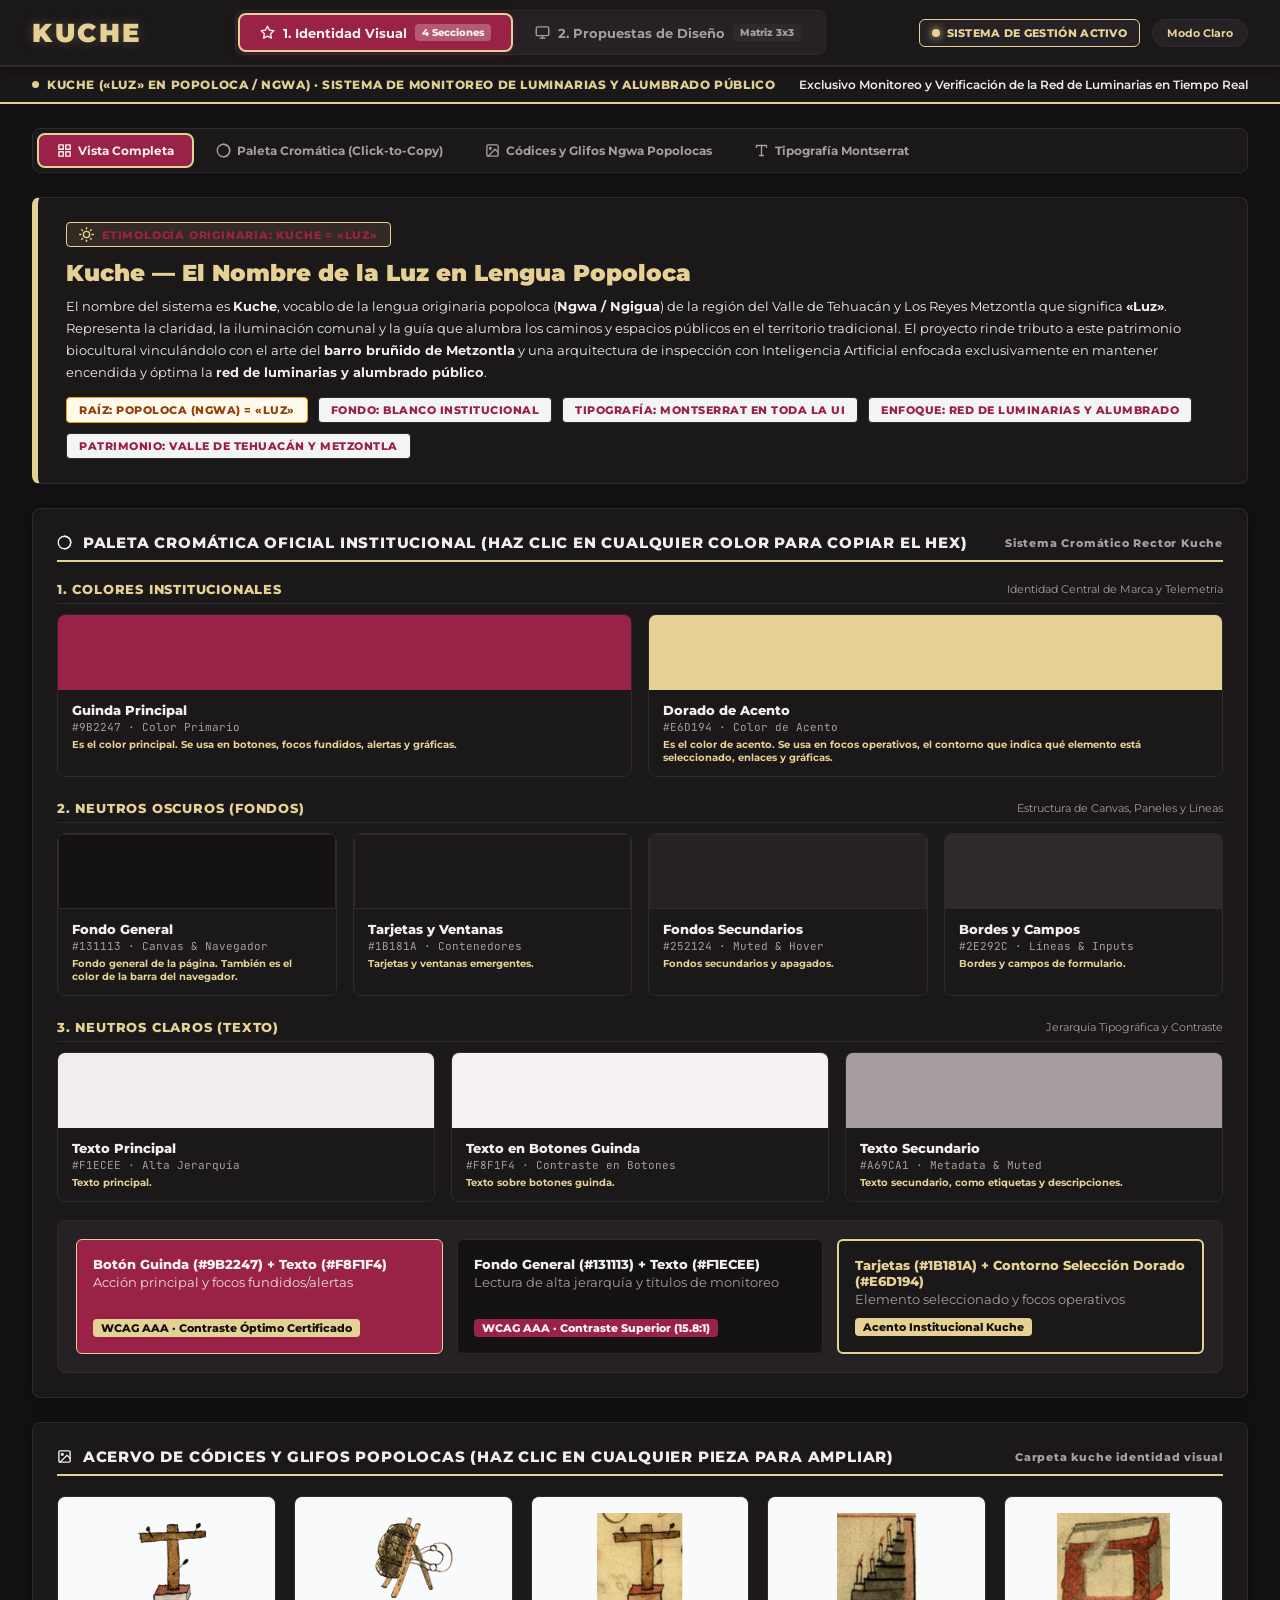
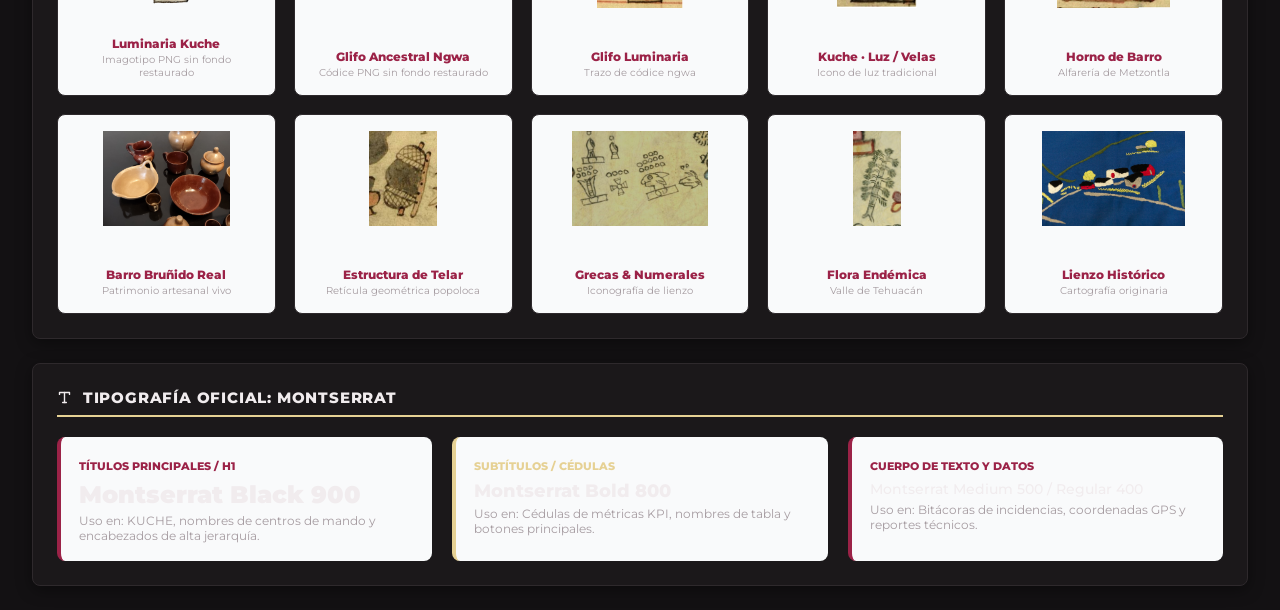
==== commit 0928547e: "refactor(ui): remove all emojis across all pages and enforce human-written failure in mandatory repo" ====
--- a/index.html
+++ b/index.html
@@ -2532,7 +2532,7 @@
         <span>SISTEMA DE GESTIÓN ACTIVO</span>
       </div>
       <button id="btn-theme-toggle" class="btn-theme-pill" onclick="alternarTemaGlobal()" title="Alternar entre Modo Oscuro y Modo Claro">
-        ☀️ Modo Claro
+        Modo Claro
       </button>
     </div>
   </header>
@@ -2973,10 +2973,10 @@
           </span>
           <div class="hub-pill-selector">
             <button class="hub-pill-btn active-theme" id="pill-theme-dark" onclick="aplicarTemaGlobal('dark')">
-              🌙 Modo Oscuro (Neutros Oficiales #131113)
+              Modo Oscuro (Neutros Oficiales #131113)
             </button>
             <button class="hub-pill-btn" id="pill-theme-light" onclick="aplicarTemaGlobal('light')">
-              ☀️ Modo Claro (Institucional #FFFFFF)
+              Modo Claro (Institucional #FFFFFF)
             </button>
           </div>
         </div>
@@ -4076,7 +4076,7 @@
       }
 
       const btn = document.getElementById('btn-theme-toggle');
-      if (btn) btn.innerHTML = tema === 'light' ? '🌙 Modo Oscuro' : '☀️ Modo Claro';
+      if (btn) btn.innerHTML = tema === 'light' ? 'Modo Oscuro' : 'Modo Claro';
 
       const pDark = document.getElementById('pill-theme-dark');
       const pLight = document.getElementById('pill-theme-light');
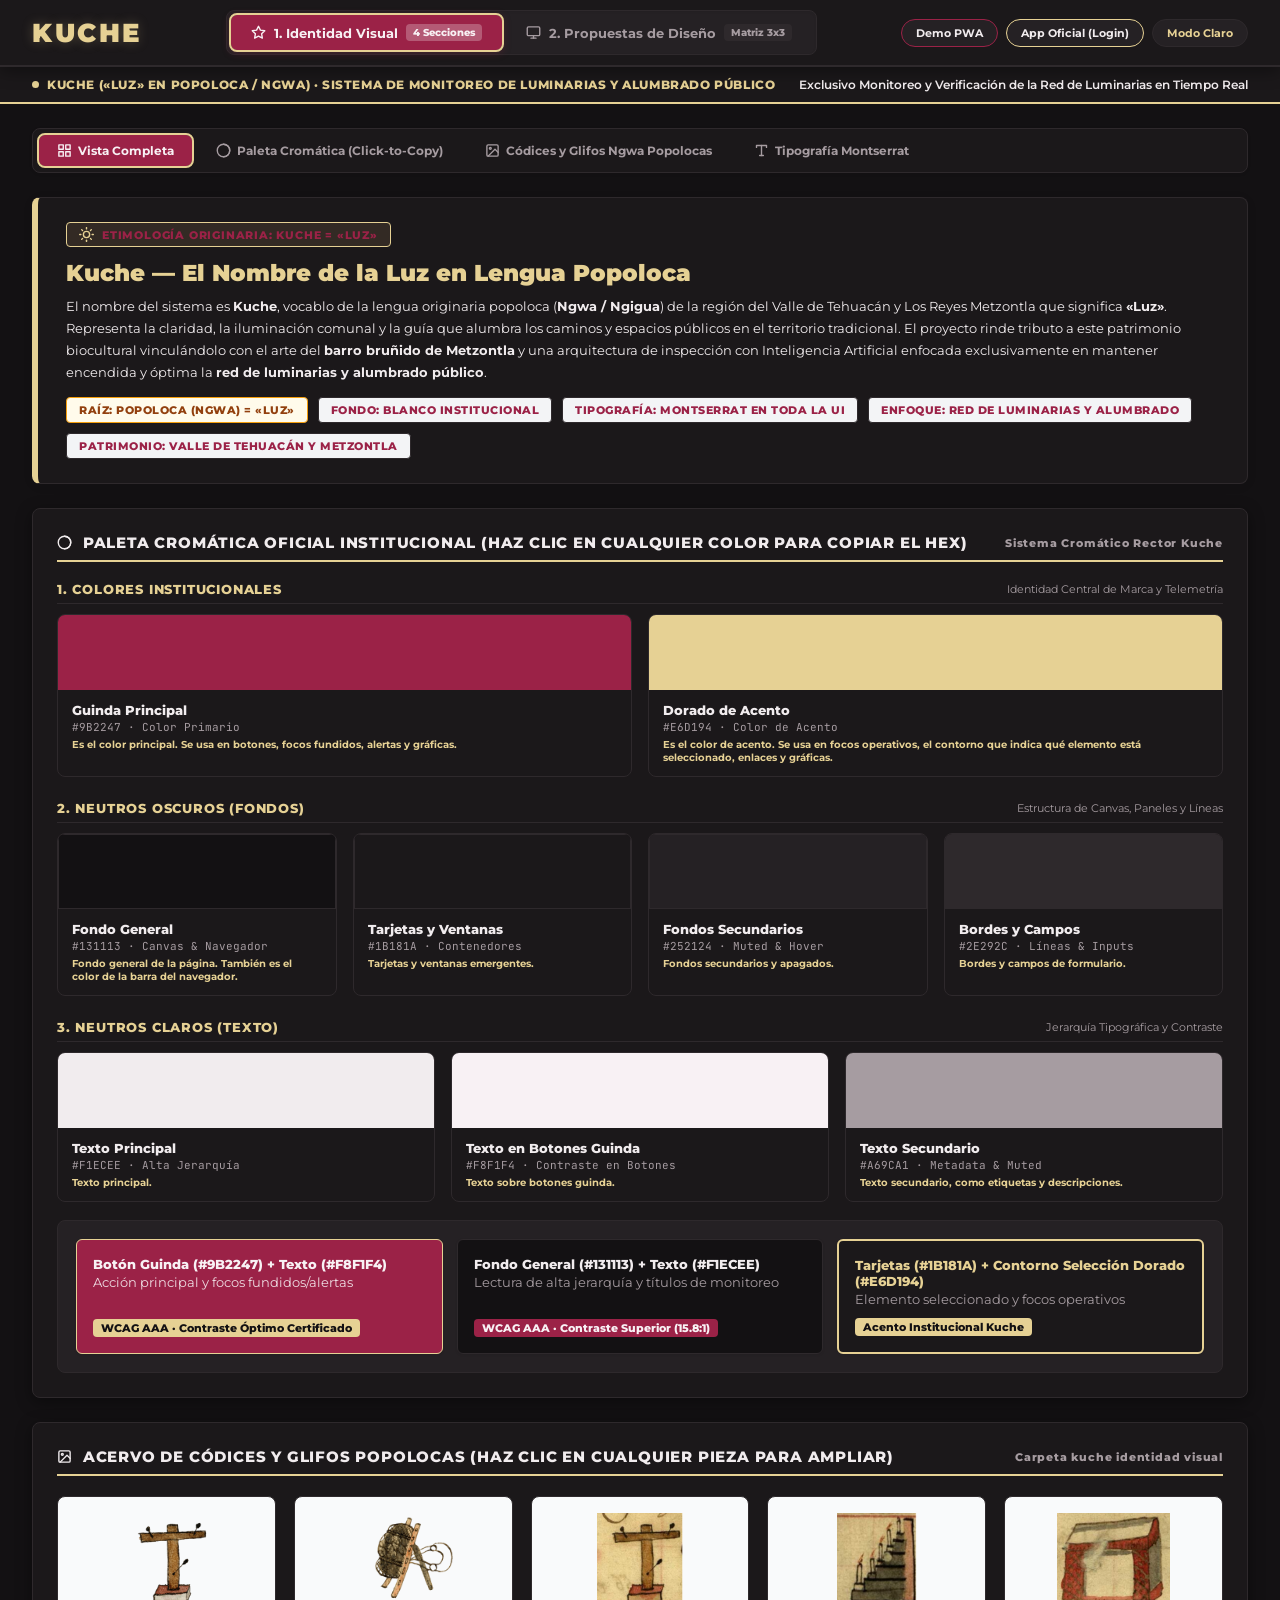
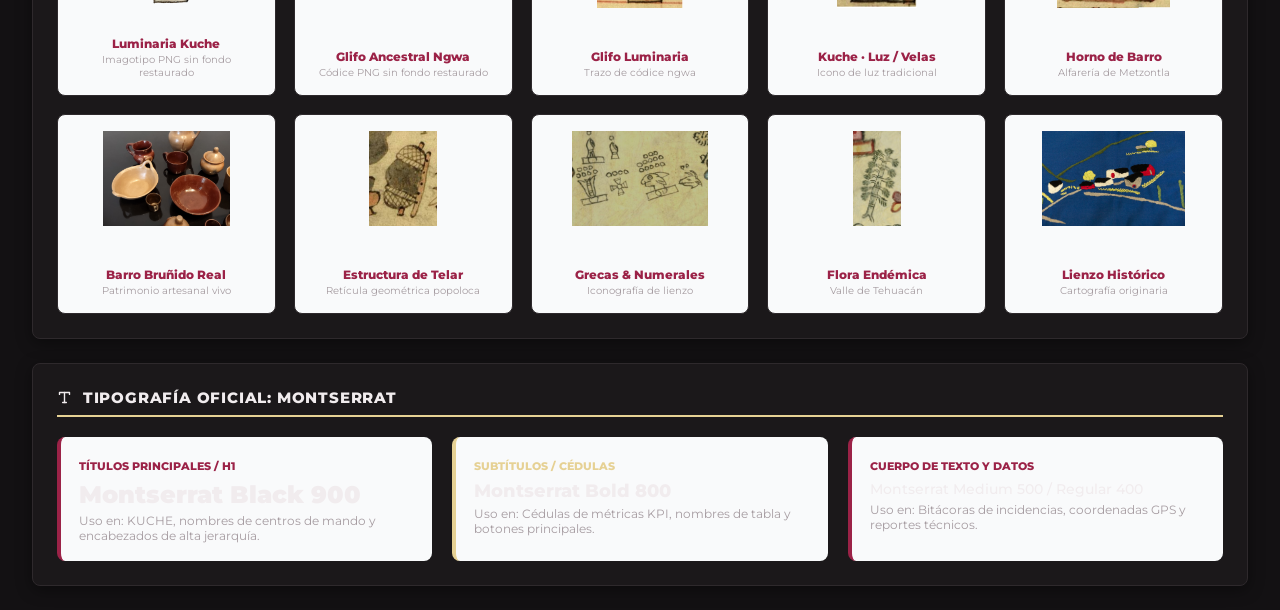
==== commit 50f732f3: "feat(pwa): activar boton de instalacion forzado en Demo y Portal oficial con guia de instalacion y c" ====
--- a/index.html
+++ b/index.html
@@ -2526,11 +2526,14 @@
       </button>
     </nav>
 
-    <!-- Estado y Conexión Operativa + Selector de Tema Institucional -->
-    <div class="header-quick-actions" style="display:flex; align-items:center; gap:12px;">
-      <div class="monitoreo-status-badge">
-        <span>SISTEMA DE GESTIÓN ACTIVO</span>
-      </div>
+    <!-- Acceso Rápido a Apps Instalables + Selector de Tema -->
+    <div class="header-quick-actions" style="display:flex; align-items:center; gap:8px;">
+      <a href="./app.html" class="btn-theme-pill" style="text-decoration:none; color:var(--text); border-color:var(--clr-guinda-std);" title="Abrir App Modo Demo (Instalable)">
+        Demo PWA
+      </a>
+      <a href="./portal.html" class="btn-theme-pill" style="text-decoration:none; color:var(--text); border-color:var(--clr-dorado-acento);" title="Abrir App Oficial con Login (Instalable)">
+        App Oficial (Login)
+      </a>
       <button id="btn-theme-toggle" class="btn-theme-pill" onclick="alternarTemaGlobal()" title="Alternar entre Modo Oscuro y Modo Claro">
         Modo Claro
       </button>
